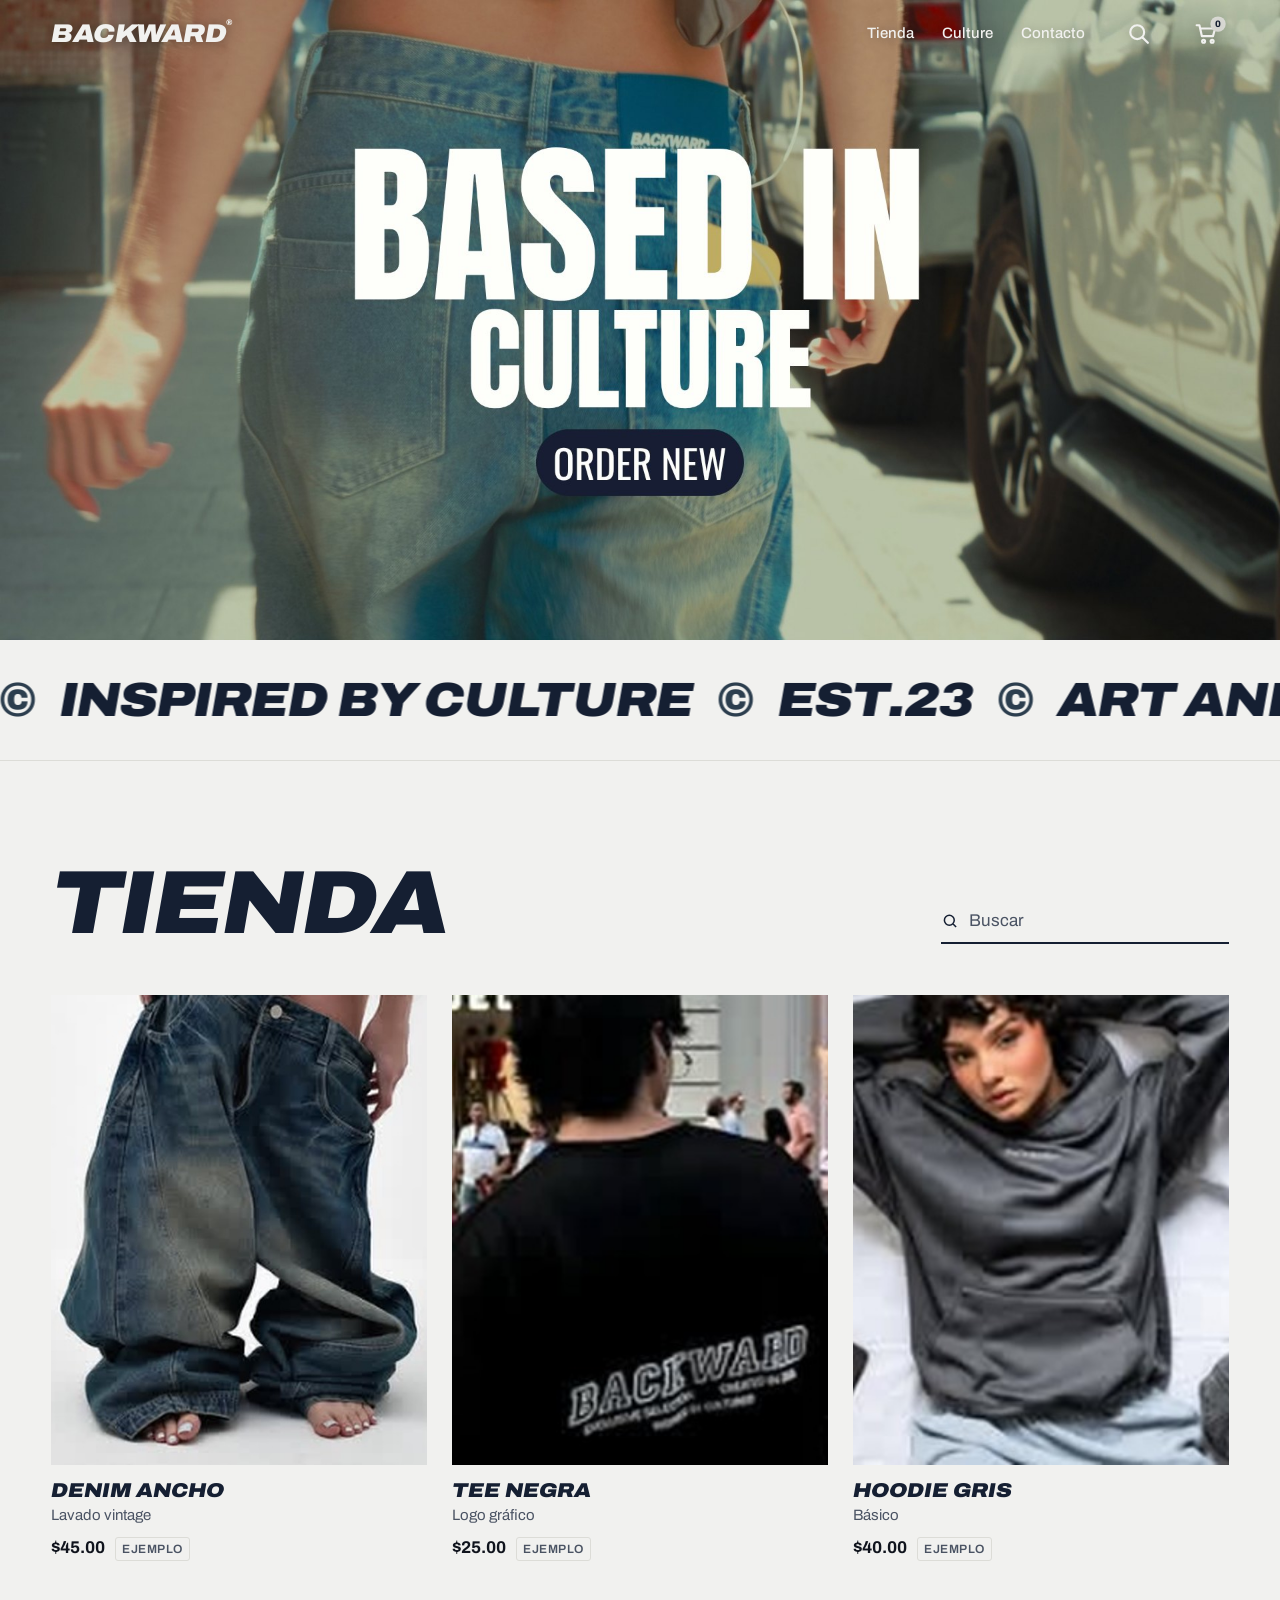
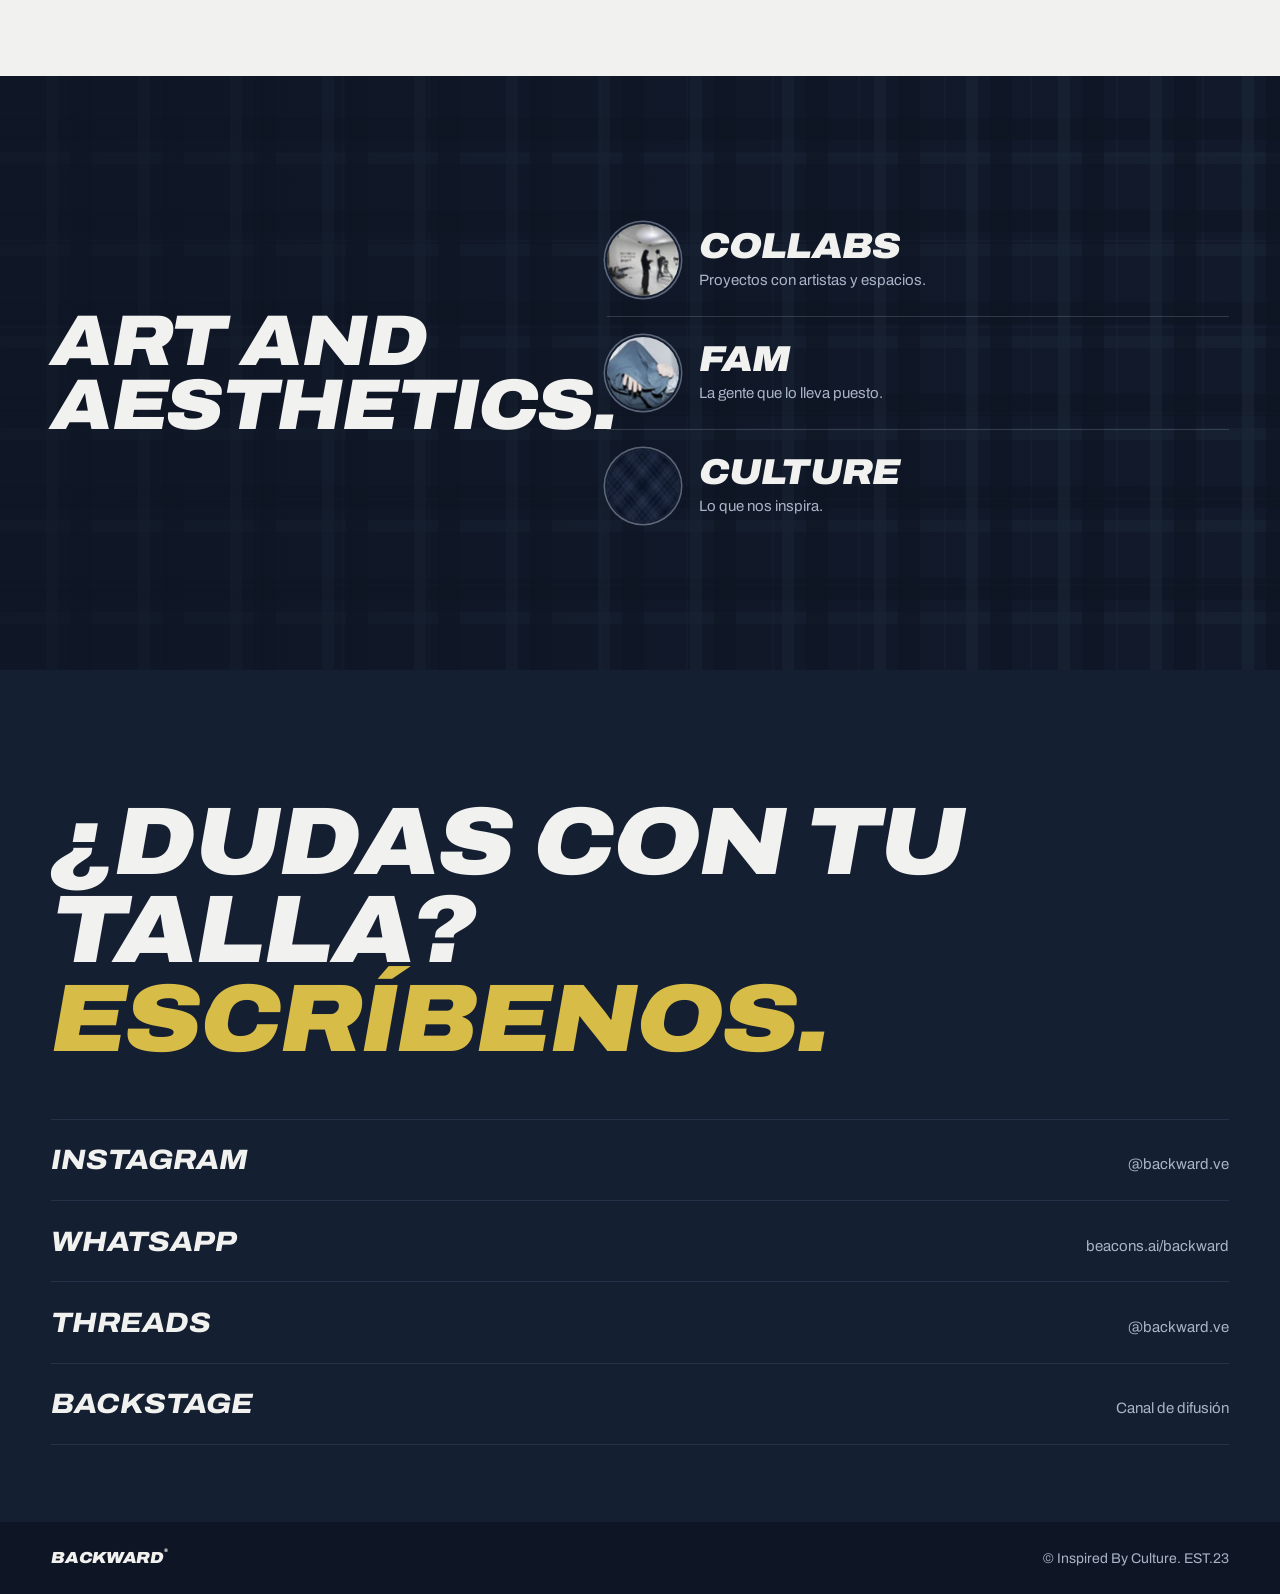
==== index.html @ da4a37af "Use the campaign photo as banner and drop free delivery - Banner is the 'Based in culture' campaign " ====
<!doctype html>
<html lang="es">
<head>
  <meta charset="utf-8">
  <meta name="viewport" content="width=device-width, initial-scale=1, viewport-fit=cover">
  <title>BACKWARD® Store</title>
  <meta name="description" content="Tienda de BACKWARD®. Based in culture. Paga con Pago Móvil, Binance o efectivo.">
  <meta name="theme-color" content="#151f32">
  <link rel="preload" href="assets/fonts/archivo-italic.woff2" as="font" type="font/woff2" crossorigin>
  <link rel="stylesheet" href="styles.css">
</head>
<body>
  <a class="skip" href="#tienda">Saltar a la tienda</a>

  <header class="bar" data-bar>
    <a class="bar__mark" href="#top" aria-label="BACKWARD, inicio">BACKWARD<sup>®</sup></a>
    <nav class="bar__nav" aria-label="Secciones">
      <a href="#tienda">Tienda</a>
      <a href="#culture">Culture</a>
      <a href="#contacto">Contacto</a>
    </nav>
    <a class="icon-btn" href="#tienda" data-search-jump aria-label="Buscar productos">
      <svg viewBox="0 0 24 24" aria-hidden="true"><circle cx="10.5" cy="10.5" r="6.5"/><path d="m15.5 15.5 5 5"/></svg>
    </a>
    <a class="icon-btn bag" href="#carrito" aria-label="Carrito, 0 productos" data-bag>
      <svg viewBox="0 0 24 24" aria-hidden="true"><path d="M2.5 4h2.6l2.3 10.2h10.4l2-7.2H6.2"/><circle cx="9" cy="19" r="1.4"/><circle cx="17" cy="19" r="1.4"/></svg>
      <span class="bag__count" data-bag-count>0</span>
    </a>
  </header>

  <main id="top">
    <!-- Banner: la foto de campaña trae el titular y el botón incrustados -->
    <section class="banner" aria-labelledby="banner-title">
      <h1 id="banner-title" class="sr-only">Based in culture</h1>
      <img class="banner__photo" src="assets/img/banner.jpg" width="1920" height="960"
           alt="Persona caminando por la calle con un jean BACKWARD de lavado claro. Texto: Based in culture.">
      <a class="banner__hit" href="#tienda">Order new</a>
    </section>

    <div class="tape" aria-hidden="true">
      <div class="tape__track" data-backward>
        <span>Inspired By Culture</span><i>©</i><span>EST.23</span><i>©</i><span>Art and aesthetics</span><i>©</i>
        <span>Inspired By Culture</span><i>©</i><span>EST.23</span><i>©</i><span>Art and aesthetics</span><i>©</i>
        <span>Inspired By Culture</span><i>©</i><span>EST.23</span><i>©</i><span>Art and aesthetics</span><i>©</i>
      </div>
    </div>

    <!-- Tienda -->
    <section id="tienda" class="shop" aria-labelledby="shop-title">
      <header class="shop__head">
        <h2 id="shop-title" class="display">Tienda</h2>
        <label class="search">
          <span class="sr-only">Buscar productos</span>
          <svg viewBox="0 0 24 24" aria-hidden="true"><circle cx="11" cy="11" r="6.5"/><path d="m16 16 4 4"/></svg>
          <input id="search" type="search" placeholder="Buscar" autocomplete="off">
        </label>
      </header>
      <ul class="grid" data-grid></ul>
      <p class="shop__empty" data-empty hidden>No encontramos nada con ese nombre. Prueba con "denim", "tee" o "hoodie".</p>
    </section>

    <section id="culture" class="culture" aria-labelledby="culture-title">
      <div class="culture__inner">
        <h2 id="culture-title" class="display display--light">Art and<br>aesthetics.</h2>
        <ul class="threads">
          <li>
            <a href="https://www.instagram.com/backward.ve/">
              <img src="assets/img/hl-collabs.jpg" alt="" width="240" height="240" loading="lazy">
              <span class="threads__name">Collabs</span>
              <span class="threads__note">Proyectos con artistas y espacios.</span>
            </a>
          </li>
          <li>
            <a href="https://www.instagram.com/backward.ve/">
              <img src="assets/img/hl-fam.jpg" alt="" width="240" height="240" loading="lazy">
              <span class="threads__name">Fam</span>
              <span class="threads__note">La gente que lo lleva puesto.</span>
            </a>
          </li>
          <li>
            <a href="https://www.instagram.com/backward.ve/">
              <img src="assets/img/hl-culture.jpg" alt="" width="240" height="240" loading="lazy">
              <span class="threads__name">Culture</span>
              <span class="threads__note">Lo que nos inspira.</span>
            </a>
          </li>
        </ul>
      </div>
    </section>

    <section id="contacto" class="close" aria-labelledby="close-title">
      <h2 id="close-title" class="close__title">¿Dudas con tu talla?<br><em>Escríbenos.</em></h2>
      <ul class="channels">
        <li><a href="https://ig.me/m/backward.ve"><span>Instagram</span><span>@backward.ve</span></a></li>
        <li><a href="https://beacons.ai/backward"><span>WhatsApp</span><span>beacons.ai/backward</span></a></li>
        <li><a href="https://www.threads.net/@backward.ve"><span>Threads</span><span>@backward.ve</span></a></li>
        <li><a href="https://www.instagram.com/backward.ve/"><span>Backstage</span><span>Canal de difusión</span></a></li>
      </ul>
    </section>
  </main>

  <footer class="foot">
    <span class="foot__mark">BACKWARD<sup>®</sup></span>
    <span>© Inspired By Culture. EST.23</span>
  </footer>

  <!-- Vistas de compra: se muestran según el #hash -->
  <div class="screen" data-view="producto" hidden role="dialog" aria-modal="true" aria-label="Producto">
    <div class="screen__media"><img data-p-img src="assets/img/drop-denim.jpg" alt=""></div>
    <div class="panel">
      <a class="back" href="#tienda" aria-label="Volver a la tienda"><svg viewBox="0 0 24 24" aria-hidden="true"><path d="M15 5 8 12l7 7"/></svg> Tienda</a>
      <h2 class="panel__title"><span data-p-name></span><small data-p-model></small></h2>
      <p class="price"><span data-p-price></span><span class="price__note" data-p-demo hidden>Precio de ejemplo</span></p>
      <ul class="pays" aria-label="Métodos de pago">
        <li class="pay pay--movil">Pago Móvil</li><li class="pay pay--binance">Binance</li><li class="pay pay--cash">Efectivo</li>
      </ul>

      <fieldset class="sizes">
        <legend>Talla</legend>
        <div class="sizes__row" data-p-sizes></div>
      </fieldset>

      <div class="qty-row">
        <div class="stepper" data-p-stepper>
          <button type="button" data-step="-1" aria-label="Quitar uno">−</button>
          <output data-p-qty aria-live="polite">1</output>
          <button type="button" data-step="1" aria-label="Agregar uno">+</button>
        </div>
        <div class="stock">
          <p><span>Stock</span><span data-p-stock></span></p>
          <div class="stock__bar"><i data-p-stockbar></i></div>
        </div>
      </div>

      <h3 class="panel__sub">Descripción</h3>
      <p class="panel__text" data-p-desc></p>
      <p class="form-error" data-p-error hidden>Elige una talla para continuar.</p>
      <button class="cta" type="button" data-add>Agregar al carrito</button>
    </div>
  </div>

  <div class="screen screen--split" data-view="carrito" hidden role="dialog" aria-modal="true" aria-label="Carrito">
    <div class="screen__side">
      <a class="back back--dark" href="#tienda"><svg viewBox="0 0 24 24" aria-hidden="true"><path d="M15 5 8 12l7 7"/></svg> Seguir comprando</a>
      <h2 class="label-pill">Carrito</h2>
      <ul class="lines" data-lines></ul>
      <p class="lines__empty" data-cart-empty hidden>Tu carrito está vacío. <a href="#tienda">Ir a la tienda</a></p>
      <label class="label-pill" for="ubicacion">Ubicación</label>
      <textarea id="ubicacion" class="address" rows="4" placeholder="Ciudad, urbanización, calle y un punto de referencia. Ej.: Caracas, Los Samanes…"></textarea>
    </div>
    <div class="panel">
      <h2 class="panel__title panel__title--sm">Tu pedido</h2>
      <ul class="mini" data-mini></ul>
      <dl class="totals">
        <div><dt>Productos</dt><dd data-t-sub></dd></div>
        <div><dt>Delivery</dt><dd data-t-del></dd></div>
        <div class="totals__total"><dt>Total</dt><dd data-t-total></dd></div>
      </dl>
      <p class="form-error" data-cart-error hidden></p>
      <button class="cta" type="button" data-checkout>Pagar</button>
    </div>
  </div>

  <div class="screen" data-view="pago" hidden role="dialog" aria-modal="true" aria-label="Métodos de pago">
    <div class="screen__media screen__media--summary">
      <ul class="mini mini--dark" data-mini></ul>
      <p class="summary-total">Total <strong data-t-total></strong></p>
    </div>
    <div class="panel">
      <a class="back" href="#carrito"><svg viewBox="0 0 24 24" aria-hidden="true"><path d="M15 5 8 12l7 7"/></svg> Carrito</a>
      <h2 class="label-pill label-pill--light">Métodos de pago</h2>
      <ul class="methods">
        <li><a href="#pago-movil"><span class="pay pay--movil pay--lg">Pago Móvil</span><span class="methods__name">Pago Móvil</span><span class="methods__amt" data-amt-bs></span></a></li>
        <li><a href="#binance"><span class="pay pay--binance pay--lg">Binance</span><span class="methods__name">Binance</span><span class="methods__amt" data-amt-usdt></span></a></li>
        <li><a href="#efectivo"><span class="pay pay--cash pay--lg">Efectivo</span><span class="methods__name">Efectivo</span><span class="methods__amt" data-amt-usd></span></a></li>
      </ul>
    </div>
  </div>

  <div class="screen" data-view="metodo" hidden role="dialog" aria-modal="true" aria-label="Datos de pago">
    <div class="screen__media screen__media--summary">
      <ul class="mini mini--dark" data-mini></ul>
      <p class="summary-total">Total <strong data-t-total></strong></p>
    </div>
    <div class="panel">
      <a class="back" href="#pago"><svg viewBox="0 0 24 24" aria-hidden="true"><path d="M15 5 8 12l7 7"/></svg> Métodos de pago</a>
      <p class="method-head" data-m-head></p>
      <dl class="paydata" data-m-data></dl>
      <p class="panel__text" data-m-note></p>
      <button class="cta" type="button" data-send>
        Enviar comprobante
        <svg viewBox="0 0 24 24" aria-hidden="true"><path d="M21 3 10 14M21 3l-7 18-4-7-7-4 18-7Z"/></svg>
      </button>
      <p class="panel__hint" data-send-hint></p>
    </div>
  </div>

  <div class="sheet-wrap" data-view="pedido" hidden role="dialog" aria-modal="true" aria-labelledby="order-title">
    <div class="order-sheet">
      <span class="order-sheet__icon">
        <svg viewBox="0 0 64 64" aria-hidden="true"><path d="M32 6 54 18v28L32 58 10 46V18L32 6Z"/><path d="M10 18l22 12 22-12M32 30v28M21 12l22 12v9"/></svg>
      </span>
      <h2 id="order-title">Pedido en proceso</h2>
      <p class="order-sheet__id">Pedido <strong data-o-id></strong></p>
      <ol class="track">
        <li class="is-done">Comprobante enviado</li>
        <li class="is-now">Verificando pago</li>
        <li>Pedido enviado</li>
      </ol>
      <p class="panel__text">Te escribimos por el mismo chat cuando confirmemos el pago y tu pedido salga.</p>
      <a class="cta cta--navy" href="#tienda" data-done>Volver a la tienda</a>
    </div>
  </div>

  <div class="toast" data-toast role="status" aria-live="polite" hidden></div>

  <script src="config.js"></script>
  <script src="app.js"></script>
</body>
</html>
---- styles.css ----
@font-face {
  font-family: "Archivo";
  src: url("assets/fonts/archivo.woff2") format("woff2");
  font-style: normal;
  font-weight: 100 900;
  font-stretch: 62% 125%;
  font-display: swap;
}
@font-face {
  font-family: "Archivo";
  src: url("assets/fonts/archivo-italic.woff2") format("woff2");
  font-style: italic;
  font-weight: 100 900;
  font-stretch: 62% 125%;
  font-display: swap;
}

:root {
  --navy: #151f32;
  --navy-deep: #0e1524;
  --navy-line: #26324a;
  --fog: #aab4c8;        /* secondary text on navy */
  --studio: #f1f1ef;
  --studio-edge: #dcdcd7;
  --ink: #10141d;
  --ink-soft: #4a5363;   /* secondary text on studio */
  --denim: #2c3e4e;
  --gold: #d8bc48;

  --pad: clamp(1rem, 4vw, 3.5rem);
  --bar-h: 4.25rem;
  --ease-out: cubic-bezier(0.22, 1, 0.36, 1);

  color-scheme: light;
}

*, *::before, *::after { box-sizing: border-box; }
[hidden] { display: none !important; }
html { scroll-behavior: smooth; scroll-padding-top: 4.5rem; overflow-x: clip; }
@media (prefers-reduced-motion: reduce) { html { scroll-behavior: auto; } }

body {
  margin: 0;
  background: var(--navy);
  color: var(--ink);
  font-family: "Archivo", system-ui, sans-serif;
  font-size: 1.0625rem;
  line-height: 1.55;
  -webkit-font-smoothing: antialiased;
}
img { display: block; max-width: 100%; height: auto; }
a { color: inherit; text-underline-offset: 0.2em; }
sup { font-size: 0.32em; vertical-align: top; position: relative; top: 0.35em; margin-left: 0.04em; font-style: normal; }

::selection { background: var(--gold); color: var(--navy); }
:focus-visible { outline: 2px solid var(--gold); outline-offset: 3px; border-radius: 2px; }
html { scrollbar-color: var(--denim) var(--navy-deep); }

.skip {
  position: absolute; left: 1rem; top: -3rem; z-index: 20;
  background: var(--gold); color: var(--navy); padding: .5rem .9rem; font-weight: 700;
}
.skip:focus { top: 1rem; }

/* Wordmark voice: heavy italic, slightly expanded, like the logo. */
.banner__title, .banner__mark, .panel__title, .label-pill, .cta, .methods__name, .order-sheet h2, .display, .bar__mark, .foot__mark, .close__title, .tape, .threads__name, .patch {
  font-style: italic;
  font-weight: 900;
  font-stretch: 112%;
  letter-spacing: -0.02em;
  text-transform: uppercase;
}

/* ---------- Header ---------- */
.bar {
  position: sticky; top: 0; z-index: 10;
  display: flex; align-items: center; gap: 1.5rem;
  padding: .75rem var(--pad);
  height: calc(var(--bar-h) + env(safe-area-inset-top, 0px)); padding-block: env(safe-area-inset-top, 0px) 0;
  background: transparent;
  color: var(--studio);
  border-bottom: 1px solid transparent;
  transition: background-color .3s ease, border-color .3s ease, backdrop-filter .3s ease;
}
.bar:not(.is-solid) { text-shadow: 0 1px 12px rgb(0 0 0 / .35); }
.bar.is-solid {
  background: color-mix(in srgb, var(--navy) 92%, transparent);
  backdrop-filter: saturate(1.2) blur(10px);
  border-bottom-color: var(--navy-line);
}
.bar__mark { font-size: clamp(1.25rem, 2vw, 1.75rem); text-decoration: none; margin-right: auto; }
.bar__nav { display: flex; gap: 1.75rem; font-size: .9375rem; font-weight: 500; }
.bar__nav a { text-decoration: none; color: var(--studio); transition: color .2s var(--ease-out); }
.bar__nav a:hover { color: var(--studio); }

/* ---------- Patch buttons: the leather patch, stitched ---------- */
.patch {
  --stitch: color-mix(in srgb, currentColor 55%, transparent);
  display: inline-flex; align-items: center; gap: .6rem;
  min-height: 3.25rem; padding: .85rem 1.4rem;
  font-size: 1rem; letter-spacing: 0;
  text-decoration: none;
  border-radius: 3px;
  outline: 1.5px dashed var(--stitch); outline-offset: -6px;
  transition: transform .25s var(--ease-out), box-shadow .25s var(--ease-out), background-color .2s;
}
.patch svg { width: 1.1em; height: 1.1em; fill: none; stroke: currentColor; stroke-width: 2.2; stroke-linecap: square; transition: transform .25s var(--ease-out); }
.patch:hover { transform: translateY(-2px); box-shadow: 0 10px 22px -10px rgb(0 0 0 / .45); }
.patch:hover svg { transform: translateX(3px); }
.patch:active { transform: translateY(0); box-shadow: none; }
.patch:focus-visible { outline: 2px solid var(--gold); outline-offset: 3px; }
.patch--gold { background: var(--gold); color: var(--navy); }
.patch--navy { background: var(--navy); color: var(--studio); }
.patch--ghost { color: var(--studio); background: transparent; box-shadow: inset 0 0 0 1.5px var(--navy-line); }
.patch--ghost:hover { background: var(--navy-deep); }
.patch--sm { min-height: 2.5rem; padding: .5rem 1rem; font-size: .875rem; background: var(--studio); color: var(--navy); outline-offset: -4px; }

/* ---------- Banner (foto de campaña con titular y botón incrustados) ---------- */
.banner { position: relative; margin-top: calc(-1 * var(--bar-h)); background: var(--navy); }
.banner__photo { display: block; width: 100%; height: auto; }
/* Zona clicable sobre el botón "ORDER NEW" de la foto (x 41.9–58.1 %, y 67.2–77.3 %) */
.banner__hit {
  position: absolute; left: 41.9%; top: 67.2%; width: 16.2%; height: 10.1%;
  border-radius: 999px; color: transparent; font-size: 0; overflow: hidden;
  transition: transform .25s var(--ease-out), box-shadow .25s var(--ease-out);
}
.banner__hit:hover { transform: scale(1.04); box-shadow: 0 0 0 3px rgb(241 241 239 / .85); }
.banner__hit:focus-visible { outline: 3px solid var(--gold); outline-offset: 4px; }

/* ---------- Tape (backward marquee) ---------- */
.tape {
  background: var(--studio); color: var(--navy);
  padding-top: clamp(1.25rem, 3vw, 2.25rem);
  padding-bottom: clamp(1.25rem, 3vw, 2.25rem);
  overflow: hidden;
  font-size: clamp(1.5rem, 4vw, 3rem);
  line-height: 1;
  border-bottom: 1px solid var(--studio-edge);
}
.tape__track { display: flex; width: max-content; gap: .5em; will-change: transform; }
.tape__track span { white-space: nowrap; }
.tape__track i { font-style: normal; color: var(--denim); }

/* ---------- Tienda ---------- */
.shop { background: var(--studio); padding: clamp(3.5rem, 8vw, 7rem) var(--pad) clamp(4rem, 9vw, 8rem); }
.shop__head { display: flex; flex-wrap: wrap; align-items: end; justify-content: space-between; gap: 1rem 3rem; margin-bottom: clamp(2rem, 4vw, 3.5rem); }
.display { margin: 0; font-size: clamp(2.75rem, 7vw, 6rem); line-height: .9; color: var(--navy); }
.display--light { color: var(--studio); font-size: clamp(2.5rem, 5.6vw, 5rem); }
.search { display: flex; align-items: center; gap: .5rem; border-bottom: 2px solid var(--navy); padding: .4rem 0; min-width: min(18rem, 100%); }
.search svg { width: 1.25rem; height: 1.25rem; fill: none; stroke: var(--navy); stroke-width: 2; }
.search input { border: 0; background: transparent; font: inherit; color: var(--ink); width: 100%; outline: none; }
.search input::placeholder { color: var(--ink-soft); }
.search:focus-within { border-color: var(--gold); }

.grid { list-style: none; margin: 0; padding: 0; display: grid; grid-template-columns: repeat(auto-fit, minmax(min(100%, 17rem), 1fr)); gap: clamp(1.5rem, 3vw, 2.5rem) clamp(1rem, 2vw, 1.75rem); }
.card { display: grid; gap: .2rem; text-decoration: none; color: var(--ink); }
.card__img { display: block; overflow: hidden; background: var(--studio-edge); margin-bottom: .7rem; }
.card__img img { width: 100%; aspect-ratio: 4 / 5; object-fit: cover; transition: transform .6s var(--ease-out); }
.card:hover .card__img img { transform: scale(1.04); }
.card__name { font-style: italic; font-weight: 900; font-stretch: 112%; text-transform: uppercase; font-size: 1.25rem; line-height: 1.1; color: var(--navy); }
.card__model { color: var(--ink-soft); font-size: .9375rem; }
.card__price { display: flex; align-items: baseline; gap: .6rem; font-weight: 700; font-size: 1.0625rem; font-variant-numeric: tabular-nums; margin-top: .25rem; }
.card__price em { font-style: normal; font-weight: 600; font-size: .75rem; letter-spacing: .04em; text-transform: uppercase; color: var(--ink-soft); border: 1px solid var(--studio-edge); padding: .1rem .4rem; border-radius: 3px; }
.shop__empty { color: var(--ink-soft); }
.sr-only { position: absolute; width: 1px; height: 1px; overflow: hidden; clip-path: inset(50%); white-space: nowrap; }

/* ---------- Culture (the brand's navy tartan) ---------- */
.culture {
  color: var(--studio);
  background-color: var(--navy);
  background-image:
    repeating-linear-gradient(90deg, transparent 0 46px, rgb(44 62 78 / .55) 46px 58px, transparent 58px 70px, rgb(10 15 26 / .5) 70px 92px),
    repeating-linear-gradient(0deg, transparent 0 46px, rgb(44 62 78 / .45) 46px 58px, transparent 58px 70px, rgb(10 15 26 / .45) 70px 92px),
    repeating-linear-gradient(90deg, transparent 0 84px, rgb(170 180 200 / .07) 84px 86px),
    repeating-linear-gradient(0deg, transparent 0 84px, rgb(170 180 200 / .07) 84px 86px);
}
.culture__inner {
  padding: clamp(4rem, 10vw, 8rem) var(--pad);
  display: grid; grid-template-columns: minmax(0, 1fr) minmax(0, 1.3fr); gap: 3rem clamp(2rem, 6vw, 6rem); align-items: center;
  background: linear-gradient(90deg, rgb(14 21 36 / .82), rgb(14 21 36 / .55));
}
.threads { list-style: none; margin: 0; padding: 0; display: grid; }
.threads li + li { border-top: 1px solid rgb(170 180 200 / .22); }
.threads a {
  display: grid; grid-template-columns: auto 1fr; grid-template-rows: auto auto; column-gap: 1.25rem;
  align-items: center; padding: 1.25rem 0; text-decoration: none;
}
.threads img {
  grid-row: span 2; width: 4.5rem; height: 4.5rem; border-radius: 50%; object-fit: cover;
  box-shadow: 0 0 0 2px var(--navy), 0 0 0 3.5px rgb(170 180 200 / .5);
  transition: transform .35s var(--ease-out);
}
.threads__name { font-size: clamp(1.5rem, 3vw, 2.25rem); line-height: 1; align-self: end; }
.threads__note { color: var(--fog); font-size: .9375rem; align-self: start; margin-top: .3rem; }
.threads a:hover img { transform: rotate(-12deg) scale(1.05); }
.threads a:hover .threads__name { color: var(--gold); }

/* ---------- Close ---------- */
.close { background: var(--navy); color: var(--studio); padding: clamp(4.5rem, 10vw, 8rem) var(--pad) clamp(3rem, 6vw, 5rem); }
.close__title { margin: 0 0 clamp(2rem, 5vw, 3.5rem); font-size: clamp(2.75rem, 8vw, 6rem); line-height: .92; }
.close__title em { color: var(--gold); font-style: inherit; }
.channels { list-style: none; margin: 0; padding: 0; border-top: 1px solid var(--navy-line); }
.channels a {
  display: flex; justify-content: space-between; align-items: baseline; gap: 1rem;
  padding: 1.15rem 0; border-bottom: 1px solid var(--navy-line); text-decoration: none;
  transition: color .2s;
}
.channels a span:first-child { font-size: clamp(1.25rem, 2.6vw, 1.75rem); font-weight: 800; font-style: italic; font-stretch: 112%; text-transform: uppercase; }
.channels a span:last-child { color: var(--fog); font-size: .9375rem; }
.channels a span:first-child { transition: transform .3s var(--ease-out); }
.channels a:hover { color: var(--gold); }
.channels a:hover span:first-child { transform: translateX(.75rem); }

.foot {
  display: flex; flex-wrap: wrap; justify-content: space-between; gap: .5rem 2rem; align-items: baseline;
  padding: 1.5rem var(--pad) max(1.5rem, env(safe-area-inset-bottom));
  background: var(--navy-deep); color: var(--fog); font-size: .875rem;
}
.foot__mark { color: var(--studio); font-size: 1rem; }

/* ---------- Iconos del header ---------- */
.icon-btn { position: relative; display: grid; place-items: center; width: 2.75rem; height: 2.75rem; border-radius: 50%; color: var(--studio); text-decoration: none; transition: background-color .2s; }
.icon-btn:hover { background: rgb(241 241 239 / .14); }
.icon-btn svg { width: 1.6rem; height: 1.6rem; fill: none; stroke: currentColor; stroke-width: 2; stroke-linecap: round; stroke-linejoin: round; filter: drop-shadow(0 1px 6px rgb(0 0 0 / .3)); }
.bar { gap: .75rem 1.5rem; }
.bar__nav { margin-right: .5rem; }
.bag__count {
  position: absolute; top: .2rem; right: .1rem; min-width: 1.15rem; height: 1.15rem; padding: 0 .25rem; border-radius: 999px;
  display: grid; place-items: center; font-size: .6875rem; font-weight: 800; font-variant-numeric: tabular-nums;
  background: var(--studio-edge); color: var(--navy); transform: scale(.85); transition: transform .3s var(--ease-out), background-color .2s;
}
.bag.has-items .bag__count { background: var(--gold); transform: scale(1); }

/* ---------- Vistas de compra ---------- */
body.is-locked { overflow: hidden; }
.screen {
  position: fixed; inset: 0; z-index: 30; display: grid; grid-template-columns: minmax(0, 1fr) minmax(0, 1fr);
  background: var(--studio); color: var(--ink);
  animation: screen-in .45s var(--ease-out);
}
@keyframes screen-in { from { opacity: 0; transform: translateY(1.5rem); } }
.screen__media { display: grid; place-items: center; padding: clamp(1.5rem, 4vw, 4rem); overflow: hidden; }
.screen__media img { max-height: 82vh; width: auto; max-width: 100%; object-fit: contain; box-shadow: 0 40px 60px -40px rgb(16 20 29 / .55); }
.screen__media--summary { align-content: center; justify-items: stretch; gap: 1.5rem; max-width: 34rem; justify-self: center; width: 100%; }
.panel {
  background: var(--navy); color: var(--studio);
  border-top-left-radius: clamp(2rem, 4vw, 3.5rem);
  margin-top: clamp(1rem, 6vh, 4rem);
  padding: clamp(1.5rem, 3.5vw, 3.25rem) clamp(1.25rem, 4vw, 3.75rem) max(2rem, env(safe-area-inset-bottom));
  overflow-y: auto; overscroll-behavior: contain;
  display: flex; flex-direction: column; align-items: flex-start; gap: 1.1rem;
}
.panel > * { max-width: 40rem; width: 100%; }
.back { display: inline-flex; align-items: center; gap: .3rem; width: auto !important; color: var(--fog); text-decoration: none; font-size: .9375rem; font-weight: 600; }
.back:hover { color: var(--studio); }
.back svg { width: 1.1rem; height: 1.1rem; fill: none; stroke: currentColor; stroke-width: 2.2; }
.back--dark { color: var(--ink-soft); }
.back--dark:hover { color: var(--navy); }
.panel__title { margin: .25rem 0 0; font-size: clamp(2.5rem, 5.5vw, 5rem); line-height: .86; }
.panel__title small { display: block; font-size: .42em; line-height: 1.1; margin-top: .3rem; color: var(--fog); }
.panel__title--sm { font-size: clamp(1.75rem, 3vw, 2.5rem); }
.price { margin: 0; display: flex; align-items: baseline; gap: .8rem; font-size: clamp(2rem, 3.4vw, 2.75rem); font-weight: 300; font-variant-numeric: tabular-nums; line-height: 1; }
.price__note { font-size: .8125rem; font-weight: 600; letter-spacing: .04em; text-transform: uppercase; color: var(--fog); }
.pays { list-style: none; margin: 0; padding: 0; display: flex; flex-wrap: wrap; gap: .4rem; }
.pay { display: inline-grid; place-items: center; padding: .3rem .55rem; border-radius: 5px; font-size: .75rem; font-weight: 700; white-space: nowrap; color: #fff; }
.pay--movil { background: #5b2fc9; }
.pay--binance { background: #1e2026; color: #f0b90b; box-shadow: inset 0 0 0 1px #3a3d45; }
.pay--cash { background: #17773f; }
.pay--lg { min-width: 7.5rem; padding: .9rem .9rem; font-size: .9375rem; border-radius: 10px; }

.sizes { border: 0; margin: 0; padding: 0; display: grid; gap: .6rem; }
.sizes legend { padding: 0; margin-bottom: .6rem; font-size: .875rem; font-weight: 700; letter-spacing: .06em; text-transform: uppercase; color: var(--fog); }
.sizes__row, .line__sizes { display: flex; flex-wrap: wrap; gap: .5rem; }
.size {
  min-width: 3rem; height: 3rem; padding: 0 .75rem; border-radius: 8px; border: 0; cursor: pointer;
  font: 800 1.0625rem/1 "Archivo", system-ui, sans-serif; font-variant-numeric: tabular-nums;
  background: var(--navy-line); color: var(--studio);
  transition: transform .2s var(--ease-out), background-color .2s;
}
.size:hover { background: var(--denim); }
.size[aria-pressed="true"] { background: var(--studio); color: var(--navy); transform: translateY(-2px); box-shadow: 0 8px 16px -10px rgb(0 0 0 / .6); }
.size--sm { min-width: 2.4rem; height: 2.25rem; font-size: .875rem; background: var(--studio-edge); color: var(--ink); }
.size--sm:hover { background: #cfcfc9; }
.size--sm[aria-pressed="true"] { background: var(--navy); color: var(--studio); }

.qty-row { display: grid; grid-template-columns: auto 1fr; gap: 1.5rem; align-items: center; }
.stepper { display: inline-flex; align-items: center; border-radius: 999px; background: var(--gold); color: var(--navy); }
.stepper button { width: 3rem; height: 3.25rem; border: 0; background: none; color: var(--navy); font: 700 1.6rem/1 system-ui, sans-serif; cursor: pointer; border-radius: 999px; }
.stepper button:hover { background: rgb(21 31 50 / .1); }
.stepper output { min-width: 2ch; text-align: center; font-weight: 900; font-size: 1.75rem; font-variant-numeric: tabular-nums; }
.stepper--sm { background: var(--studio-edge); }
.stepper--sm button { width: 2.25rem; height: 2.25rem; font-size: 1.15rem; }
.stepper--sm output { font-size: 1rem; }
.stock p { margin: 0 0 .4rem; display: flex; justify-content: space-between; font-weight: 700; text-transform: uppercase; font-size: .875rem; letter-spacing: .04em; font-variant-numeric: tabular-nums; }
.stock__bar { height: .65rem; border-radius: 999px; background: var(--navy-line); overflow: hidden; }
.stock__bar i { display: block; height: 100%; width: 100%; border-radius: inherit; background: #4fb477; transform-origin: left; transition: transform .5s var(--ease-out); }
.stock__bar i.is-low { background: var(--gold); }
.panel__sub { margin: .5rem 0 0; font-size: 1rem; font-weight: 800; letter-spacing: .06em; text-transform: uppercase; }
.panel__text { margin: 0; color: var(--fog); max-width: 60ch; }
.panel__hint { margin: -.25rem 0 0; color: var(--fog); font-size: .875rem; }
.form-error { margin: 0; color: #ffb4a8; font-weight: 600; }
.screen__side .form-error, .cart-error-light { color: #b3261e; }

.cta {
  display: inline-flex; align-items: center; justify-content: center; gap: .7rem;
  min-height: 4rem; padding: 1rem 2rem; margin-top: .5rem; border: 0; border-radius: 999px; cursor: pointer;
  background: var(--gold); color: var(--navy); text-decoration: none;
  font-size: clamp(1.125rem, 1.8vw, 1.5rem); letter-spacing: 0;
  box-shadow: 0 14px 26px -16px rgb(0 0 0 / .7);
  transition: transform .25s var(--ease-out), box-shadow .25s var(--ease-out);
}
.cta svg { width: 1.4rem; height: 1.4rem; fill: none; stroke: currentColor; stroke-width: 2; stroke-linejoin: round; }
.cta:hover { transform: translateY(-2px); box-shadow: 0 18px 30px -16px rgb(0 0 0 / .75); }
.cta:active { transform: translateY(0); }
.cta:disabled { cursor: not-allowed; background: var(--navy-line); color: var(--fog); box-shadow: none; transform: none; }
.cta--navy { background: var(--navy); color: var(--studio); }

/* Carrito */
.screen--split { grid-template-columns: minmax(0, 1.1fr) minmax(0, 1fr); }
.screen__side { overflow-y: auto; padding: clamp(1.25rem, 3.5vw, 3rem) clamp(1rem, 4vw, 3.5rem) 2rem; display: flex; flex-direction: column; gap: 1.1rem; align-items: flex-start; }
.screen__side > * { width: 100%; max-width: 40rem; }
.label-pill { margin: 0; width: auto !important; display: inline-block; padding: .55rem 1.25rem; border-radius: 18px; background: var(--navy); color: var(--studio); font-size: clamp(1.25rem, 2.4vw, 1.75rem); box-shadow: 0 10px 18px -12px rgb(0 0 0 / .5); }
.label-pill--light { background: var(--navy-deep); }
.lines { list-style: none; margin: 0; padding: 0; display: grid; gap: .75rem; }
.line { display: grid; grid-template-columns: 4.5rem minmax(0, 1fr) auto; gap: 1rem; align-items: center; padding: .75rem; background: #fff; border-radius: 14px; }
.line img { width: 4.5rem; height: 4.5rem; object-fit: cover; border-radius: 10px; }
.line__body { display: grid; gap: .5rem; min-width: 0; }
.line__name { margin: 0; font-style: italic; font-weight: 900; font-stretch: 112%; text-transform: uppercase; color: var(--navy); line-height: 1.1; }
.line__name span { display: block; font-style: normal; font-weight: 500; font-stretch: 100%; text-transform: none; color: var(--ink-soft); font-size: .875rem; }
.line__side { display: grid; justify-items: end; gap: .4rem; }
.line__remove { border: 0; background: none; color: var(--ink-soft); font: 600 .8125rem/1 "Archivo", system-ui, sans-serif; text-decoration: underline; text-underline-offset: .2em; cursor: pointer; padding: .25rem; }
.line__remove:hover { color: #b3261e; }
.lines__empty { margin: 0; color: var(--ink-soft); }
.lines__empty a { color: var(--navy); font-weight: 700; }
.address {
  font: 600 1.0625rem/1.4 "Archivo", system-ui, sans-serif; color: var(--ink);
  padding: 1rem 1.1rem; border-radius: 16px; border: 2px solid var(--studio-edge); background: #fff; resize: vertical; min-height: 7.5rem;
}
.address::placeholder { color: var(--ink-soft); font-weight: 400; }
.address:focus { outline: none; border-color: var(--navy); }

.mini { list-style: none; margin: 0; padding: 0; display: grid; gap: .75rem; }
.mini li { display: grid; grid-template-columns: 4rem minmax(0, 1fr) auto; gap: .9rem; align-items: center; }
.mini img { width: 4rem; height: 4rem; object-fit: cover; border-radius: 14px; background: var(--studio); }
.mini strong { display: block; font-style: italic; font-weight: 900; font-stretch: 112%; text-transform: uppercase; }
.mini span:nth-child(2) { color: var(--fog); font-size: .9375rem; }
.mini span:last-child { font-weight: 700; font-variant-numeric: tabular-nums; }
.mini--dark span:nth-child(2) { color: var(--ink-soft); }
.mini--dark strong { color: var(--navy); }
.totals { margin: auto 0 0; display: grid; }
.totals div { display: flex; justify-content: space-between; padding: .7rem 0; border-bottom: 1.5px solid rgb(241 241 239 / .5); font-size: 1.125rem; font-variant-numeric: tabular-nums; }
.totals dt { text-transform: uppercase; letter-spacing: .03em; }
.totals dd { margin: 0; font-weight: 600; }
.totals__total { font-weight: 800; font-size: 1.375rem !important; }
.summary-total { margin: 0; display: flex; justify-content: space-between; padding-top: 1rem; border-top: 1.5px solid var(--studio-edge); font-size: 1.25rem; text-transform: uppercase; font-variant-numeric: tabular-nums; }

/* Pago */
.methods { list-style: none; margin: 0; padding: 0; display: grid; gap: .9rem; }
.methods a {
  display: grid; grid-template-columns: auto 1fr auto; align-items: center; gap: 1.1rem;
  padding: .75rem 1.25rem .75rem .75rem; border-radius: 22px; background: var(--studio); color: var(--navy); text-decoration: none;
  box-shadow: 0 14px 24px -18px rgb(0 0 0 / .7);
  transition: transform .25s var(--ease-out), box-shadow .25s var(--ease-out);
}
.methods a:hover { transform: translateY(-2px) scale(1.01); box-shadow: 0 20px 30px -18px rgb(0 0 0 / .8); }
.methods__name { font-size: clamp(1.4rem, 2.6vw, 2.25rem); line-height: 1; }
.methods__amt { color: var(--ink-soft); font-weight: 700; font-variant-numeric: tabular-nums; font-size: .9375rem; }
.method-head { margin: .5rem 0 0; width: auto !important; display: inline-flex; align-items: center; gap: 1rem; padding: .6rem 1.75rem .6rem .6rem; border-radius: 22px; background: var(--studio); color: var(--navy); font-style: italic; font-weight: 900; font-stretch: 112%; text-transform: uppercase; font-size: clamp(1.4rem, 2.6vw, 2.25rem); line-height: 1; }
.paydata { margin: 0; display: grid; gap: .25rem; }
.paydata div { display: grid; grid-template-columns: 7rem 1fr; align-items: center; gap: 1rem; padding: .55rem 0; border-bottom: 1px solid var(--navy-line); }
.paydata dt { color: var(--fog); font-size: .875rem; font-weight: 700; text-transform: uppercase; letter-spacing: .05em; }
.paydata dd { margin: 0; display: flex; align-items: center; justify-content: space-between; gap: 1rem; font-size: clamp(1.25rem, 2.2vw, 1.75rem); font-weight: 800; font-variant-numeric: tabular-nums; min-width: 0; }
.paydata dd span { overflow-wrap: anywhere; }
.copy { flex: none; border: 1px solid var(--navy-line); background: var(--navy-deep); color: var(--studio); border-radius: 999px; padding: .4rem .8rem; font: 700 .75rem/1 "Archivo", system-ui, sans-serif; letter-spacing: .04em; text-transform: uppercase; cursor: pointer; }
.copy:hover { border-color: var(--gold); color: var(--gold); }

/* Pedido */
.sheet-wrap { position: fixed; inset: 0; z-index: 40; display: grid; align-items: end; background: rgb(14 21 36 / .62); backdrop-filter: blur(3px); animation: fade .3s ease-out; }
@keyframes fade { from { opacity: 0; } }
.order-sheet {
  display: grid; justify-items: center; gap: 1rem; text-align: center;
  background: var(--studio); color: var(--ink); border-radius: 2.5rem 2.5rem 0 0;
  padding: clamp(2rem, 5vw, 3.5rem) var(--pad) max(2.5rem, env(safe-area-inset-bottom));
  animation: sheet-up .55s var(--ease-out);
}
@keyframes sheet-up { from { transform: translateY(100%); } }
.order-sheet__icon { width: clamp(7rem, 14vw, 10rem); aspect-ratio: 1; border-radius: 50%; display: grid; place-items: center; background: var(--gold); }
.order-sheet__icon svg { width: 48%; fill: none; stroke: var(--navy); stroke-width: 2.4; stroke-linejoin: round; }
.order-sheet h2 { margin: .5rem 0 0; color: var(--navy); font-size: clamp(2rem, 5vw, 3.5rem); line-height: .95; }
.order-sheet__id { margin: 0; color: var(--ink-soft); font-variant-numeric: tabular-nums; }
.order-sheet .panel__text { color: var(--ink-soft); }
.track { list-style: none; margin: .5rem 0; padding: 0; display: flex; flex-wrap: wrap; justify-content: center; gap: .5rem 0; font-size: .875rem; font-weight: 700; color: var(--ink-soft); }
.track li { display: flex; align-items: center; gap: .5rem; }
.track li + li::before { content: ""; width: clamp(1.5rem, 4vw, 3rem); height: 2px; background: var(--studio-edge); margin: 0 .5rem; }
.track li.is-done { color: #1f7a45; }
.track li.is-now { color: var(--navy); }
.track li.is-now span, .track li.is-now { text-decoration: underline; text-decoration-color: var(--gold); text-decoration-thickness: 3px; text-underline-offset: .35em; }

.toast {
  position: fixed; z-index: 60; left: 50%; bottom: max(1.25rem, env(safe-area-inset-bottom));
  transform: translateX(-50%); max-width: min(32rem, calc(100% - 2rem));
  padding: .85rem 1.25rem; border-radius: 14px; background: var(--ink); color: var(--studio);
  font-weight: 600; box-shadow: 0 16px 30px -16px rgb(0 0 0 / .6); animation: toast-in .35s var(--ease-out);
}
@keyframes toast-in { from { opacity: 0; transform: translate(-50%, .75rem); } }
@media (prefers-reduced-motion: reduce) {
  .screen, .sheet-wrap, .order-sheet, .toast { animation: none; }
}

/* ---------- Small screens ---------- */
@media (max-width: 860px) {
  .screen, .screen--split { grid-template-columns: 1fr; grid-template-rows: auto 1fr; overflow-y: auto; }
  .screen__media { padding: 1rem var(--pad) 0; }
  .screen__media img { max-height: 38vh; }
  .screen__media--summary { display: none; }
  .screen--split .screen__side { overflow: visible; }
  .panel { overflow: visible; margin-top: 1rem; }
  .screen[data-view="pago"], .screen[data-view="metodo"] { grid-template-rows: 1fr; }
}
@media (max-width: 720px) {
  .bar__nav { display: none; }
  :root { --bar-h: 3.5rem; }
  .bar { gap: .25rem; }
  .culture__inner { grid-template-columns: 1fr; }
  .qty-row { grid-template-columns: 1fr; }
  .methods a { grid-template-columns: auto 1fr; }
  .methods__amt { grid-column: 2; margin-top: -.6rem; }
  .pay--lg { min-width: 6rem; padding: .75rem .6rem; font-size: .8125rem; }
  .line { grid-template-columns: 3.5rem minmax(0, 1fr); }
  .line img { width: 3.5rem; height: 3.5rem; }
  .line__side { grid-column: 1 / -1; grid-template-columns: auto auto; justify-content: space-between; align-items: center; }
  .paydata div { grid-template-columns: 1fr; gap: .2rem; }
}
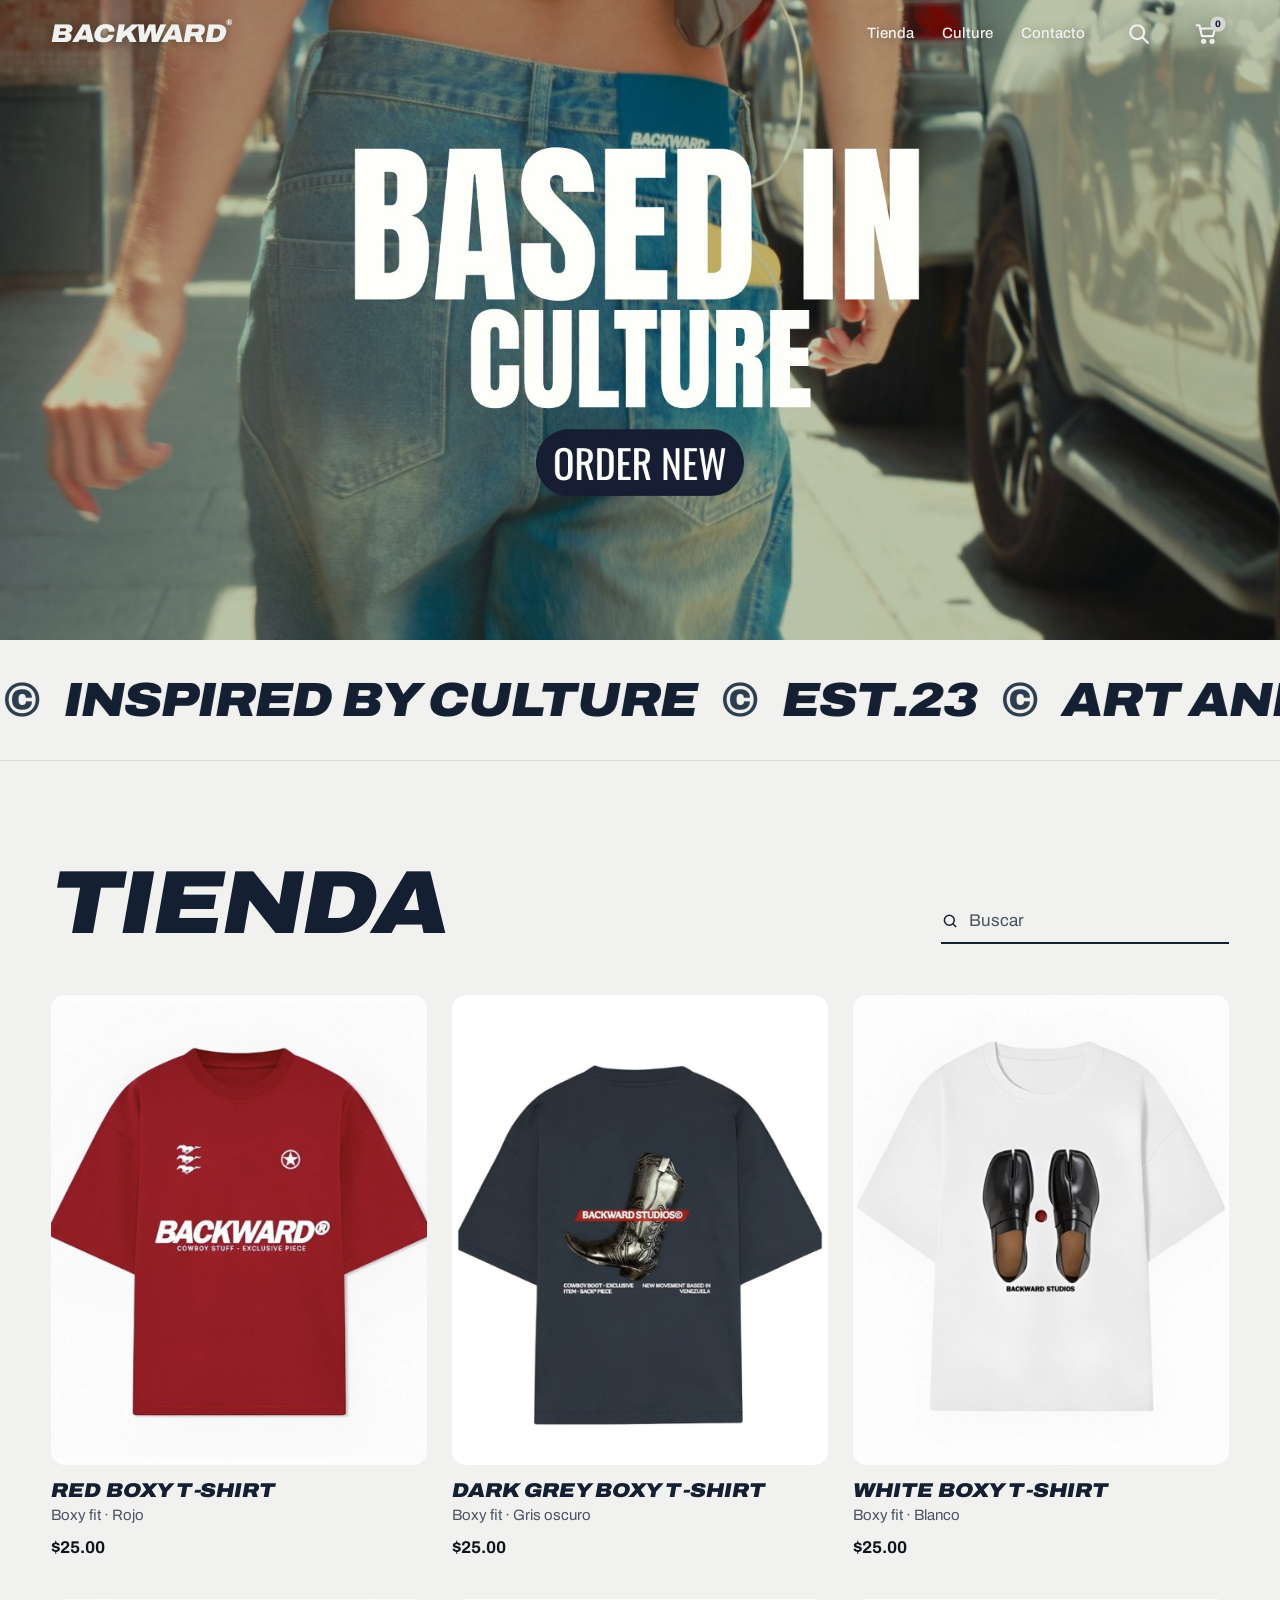
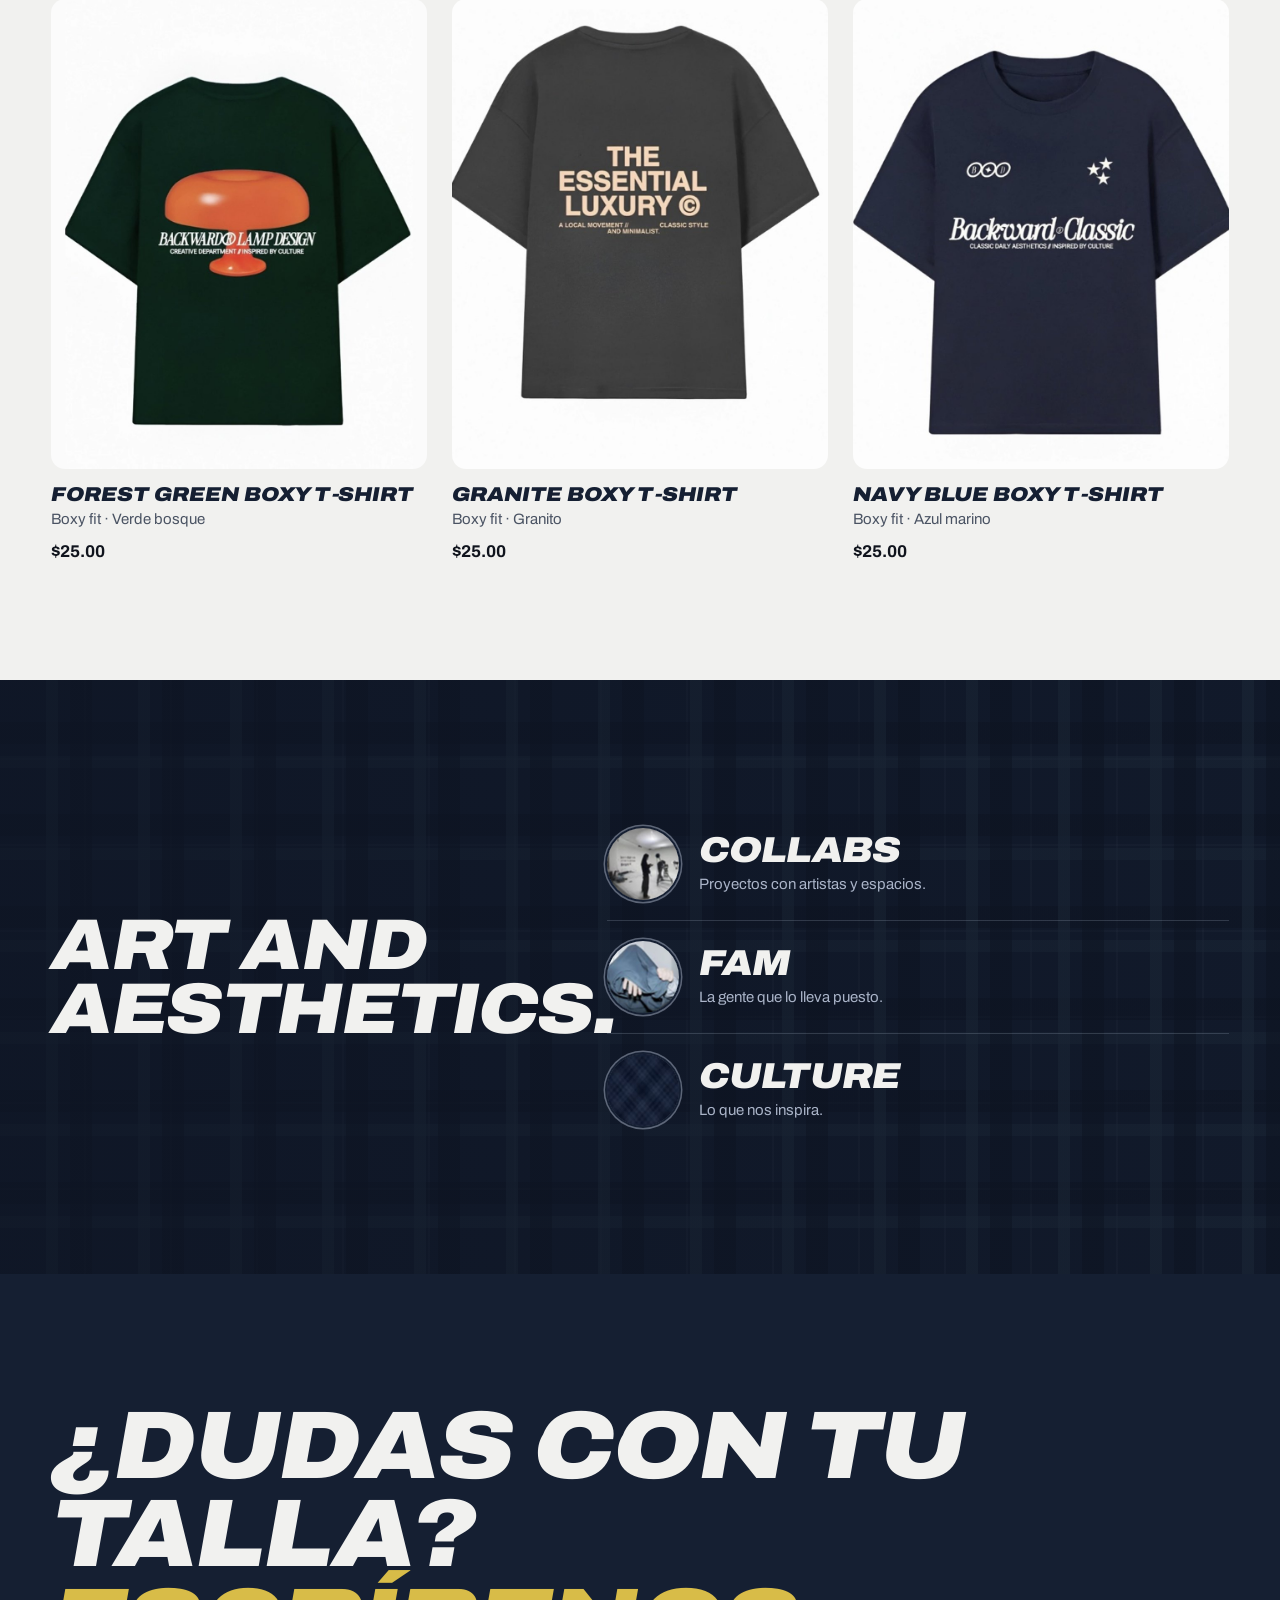
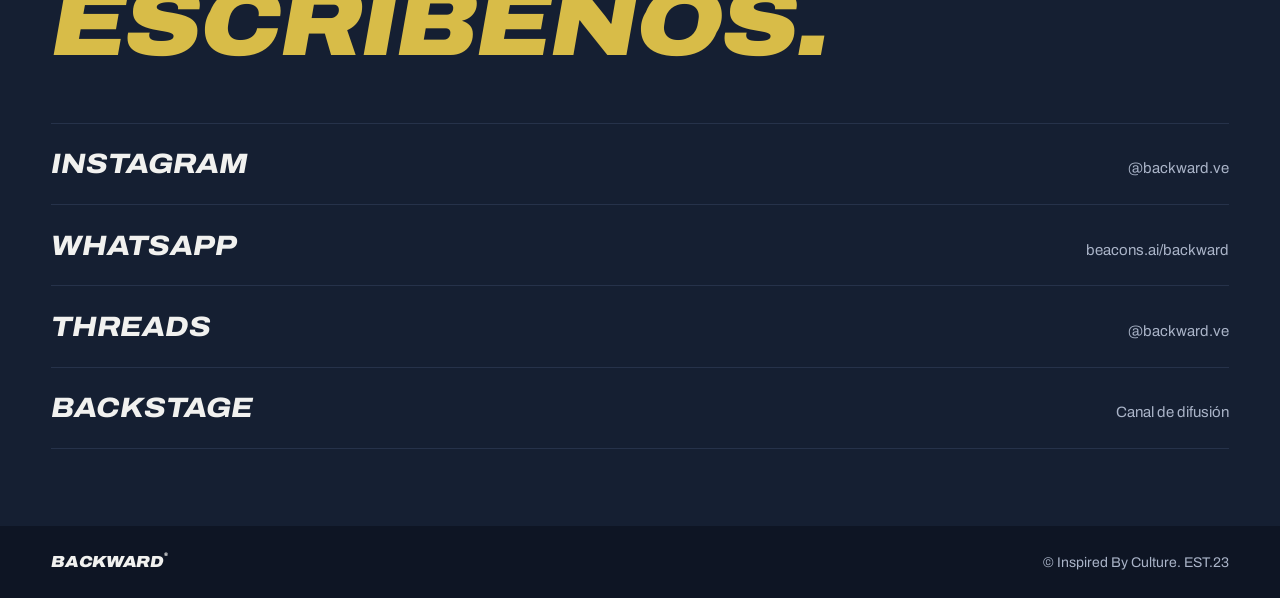
==== commit 5b04cac3: "Load the real BACKWARD catalog - Six Boxy T-shirts from the Tiendanube store (Red, Dark Grey, White," ====
--- a/index.html
+++ b/index.html
@@ -56,7 +56,7 @@
         </label>
       </header>
       <ul class="grid" data-grid></ul>
-      <p class="shop__empty" data-empty hidden>No encontramos nada con ese nombre. Prueba con "denim", "tee" o "hoodie".</p>
+      <p class="shop__empty" data-empty hidden>No encontramos nada con ese nombre. Prueba con un color: "red", "navy", "white"…</p>
     </section>
 
     <section id="culture" class="culture" aria-labelledby="culture-title">
@@ -106,11 +106,11 @@
 
   <!-- Vistas de compra: se muestran según el #hash -->
   <div class="screen" data-view="producto" hidden role="dialog" aria-modal="true" aria-label="Producto">
-    <div class="screen__media"><img data-p-img src="assets/img/drop-denim.jpg" alt=""></div>
+    <div class="screen__media"><div class="gallery"><img data-p-img src="assets/img/products/red-1.jpg" alt=""><div class="thumbs" data-p-thumbs></div></div></div>
     <div class="panel">
       <a class="back" href="#tienda" aria-label="Volver a la tienda"><svg viewBox="0 0 24 24" aria-hidden="true"><path d="M15 5 8 12l7 7"/></svg> Tienda</a>
       <h2 class="panel__title"><span data-p-name></span><small data-p-model></small></h2>
-      <p class="price"><span data-p-price></span><span class="price__note" data-p-demo hidden>Precio de ejemplo</span></p>
+      <p class="price"><span data-p-price></span></p>
       <ul class="pays" aria-label="Métodos de pago">
         <li class="pay pay--movil">Pago Móvil</li><li class="pay pay--binance">Binance</li><li class="pay pay--cash">Efectivo</li>
       </ul>
--- a/styles.css
+++ b/styles.css
@@ -152,9 +152,12 @@
 .search input::placeholder { color: var(--ink-soft); }
 .search:focus-within { border-color: var(--gold); }
 
-.grid { list-style: none; margin: 0; padding: 0; display: grid; grid-template-columns: repeat(auto-fit, minmax(min(100%, 17rem), 1fr)); gap: clamp(1.5rem, 3vw, 2.5rem) clamp(1rem, 2vw, 1.75rem); }
+.grid { list-style: none; margin: 0; padding: 0; display: grid; grid-template-columns: repeat(3, minmax(0, 1fr)); gap: clamp(1.5rem, 3vw, 2.5rem) clamp(1rem, 2vw, 1.75rem); }
 .card { display: grid; gap: .2rem; text-decoration: none; color: var(--ink); }
-.card__img { display: block; overflow: hidden; background: var(--studio-edge); margin-bottom: .7rem; }
+.card__img { position: relative; display: block; overflow: hidden; background: #fff; border-radius: 14px; margin-bottom: .7rem; }
+.card__alt { position: absolute; inset: 0; opacity: 0; transition: opacity .35s ease; }
+.card:hover .card__alt, .card:focus-visible .card__alt { opacity: 1; }
+@media (hover: none) { .card__alt { display: none; } }
 .card__img img { width: 100%; aspect-ratio: 4 / 5; object-fit: cover; transition: transform .6s var(--ease-out); }
 .card:hover .card__img img { transform: scale(1.04); }
 .card__name { font-style: italic; font-weight: 900; font-stretch: 112%; text-transform: uppercase; font-size: 1.25rem; line-height: 1.1; color: var(--navy); }
@@ -240,7 +243,13 @@
 }
 @keyframes screen-in { from { opacity: 0; transform: translateY(1.5rem); } }
 .screen__media { display: grid; place-items: center; padding: clamp(1.5rem, 4vw, 4rem); overflow: hidden; }
-.screen__media img { max-height: 82vh; width: auto; max-width: 100%; object-fit: contain; box-shadow: 0 40px 60px -40px rgb(16 20 29 / .55); }
+.gallery { display: grid; gap: 1rem; justify-items: center; width: 100%; }
+.gallery > img { max-height: 72vh; width: auto; max-width: 100%; aspect-ratio: 4 / 5; object-fit: cover; border-radius: 22px; background: #fff; box-shadow: 0 40px 60px -40px rgb(16 20 29 / .45); }
+.thumbs { display: flex; gap: .6rem; }
+.thumb { padding: 0; border: 2px solid transparent; border-radius: 12px; background: #fff; cursor: pointer; overflow: hidden; width: 4.25rem; transition: border-color .2s, transform .2s var(--ease-out); }
+.thumb img { display: block; width: 100%; aspect-ratio: 4 / 5; object-fit: cover; }
+.thumb[aria-pressed="true"] { border-color: var(--navy); }
+.thumb:hover { transform: translateY(-2px); }
 .screen__media--summary { align-content: center; justify-items: stretch; gap: 1.5rem; max-width: 34rem; justify-self: center; width: 100%; }
 .panel {
   background: var(--navy); color: var(--studio);
@@ -283,7 +292,8 @@
 .size--sm:hover { background: #cfcfc9; }
 .size--sm[aria-pressed="true"] { background: var(--navy); color: var(--studio); }
 
-.qty-row { display: grid; grid-template-columns: auto 1fr; gap: 1.5rem; align-items: center; }
+.qty-row { display: grid; grid-template-columns: auto 1fr; gap: 1.5rem; align-items: center; justify-items: start; }
+.qty-row .stock { justify-self: stretch; }
 .stepper { display: inline-flex; align-items: center; border-radius: 999px; background: var(--gold); color: var(--navy); }
 .stepper button { width: 3rem; height: 3.25rem; border: 0; background: none; color: var(--navy); font: 700 1.6rem/1 system-ui, sans-serif; cursor: pointer; border-radius: 999px; }
 .stepper button:hover { background: rgb(21 31 50 / .1); }
@@ -409,9 +419,12 @@
 
 /* ---------- Small screens ---------- */
 @media (max-width: 860px) {
-  .screen, .screen--split { grid-template-columns: 1fr; grid-template-rows: auto 1fr; overflow-y: auto; }
-  .screen__media { padding: 1rem var(--pad) 0; }
-  .screen__media img { max-height: 38vh; }
+  .screen, .screen--split { grid-template-columns: 1fr; grid-template-rows: auto auto; align-content: start; overflow-y: auto; }
+  .grid { grid-template-columns: repeat(2, minmax(0, 1fr)); }
+  .screen__media { padding: 1rem var(--pad) 0; overflow: visible; }
+  .gallery { grid-template-columns: 1fr auto; align-items: end; }
+  .gallery > img { max-height: 42vh; }
+  .thumbs { flex-direction: column; }
   .screen__media--summary { display: none; }
   .screen--split .screen__side { overflow: visible; }
   .panel { overflow: visible; margin-top: 1rem; }
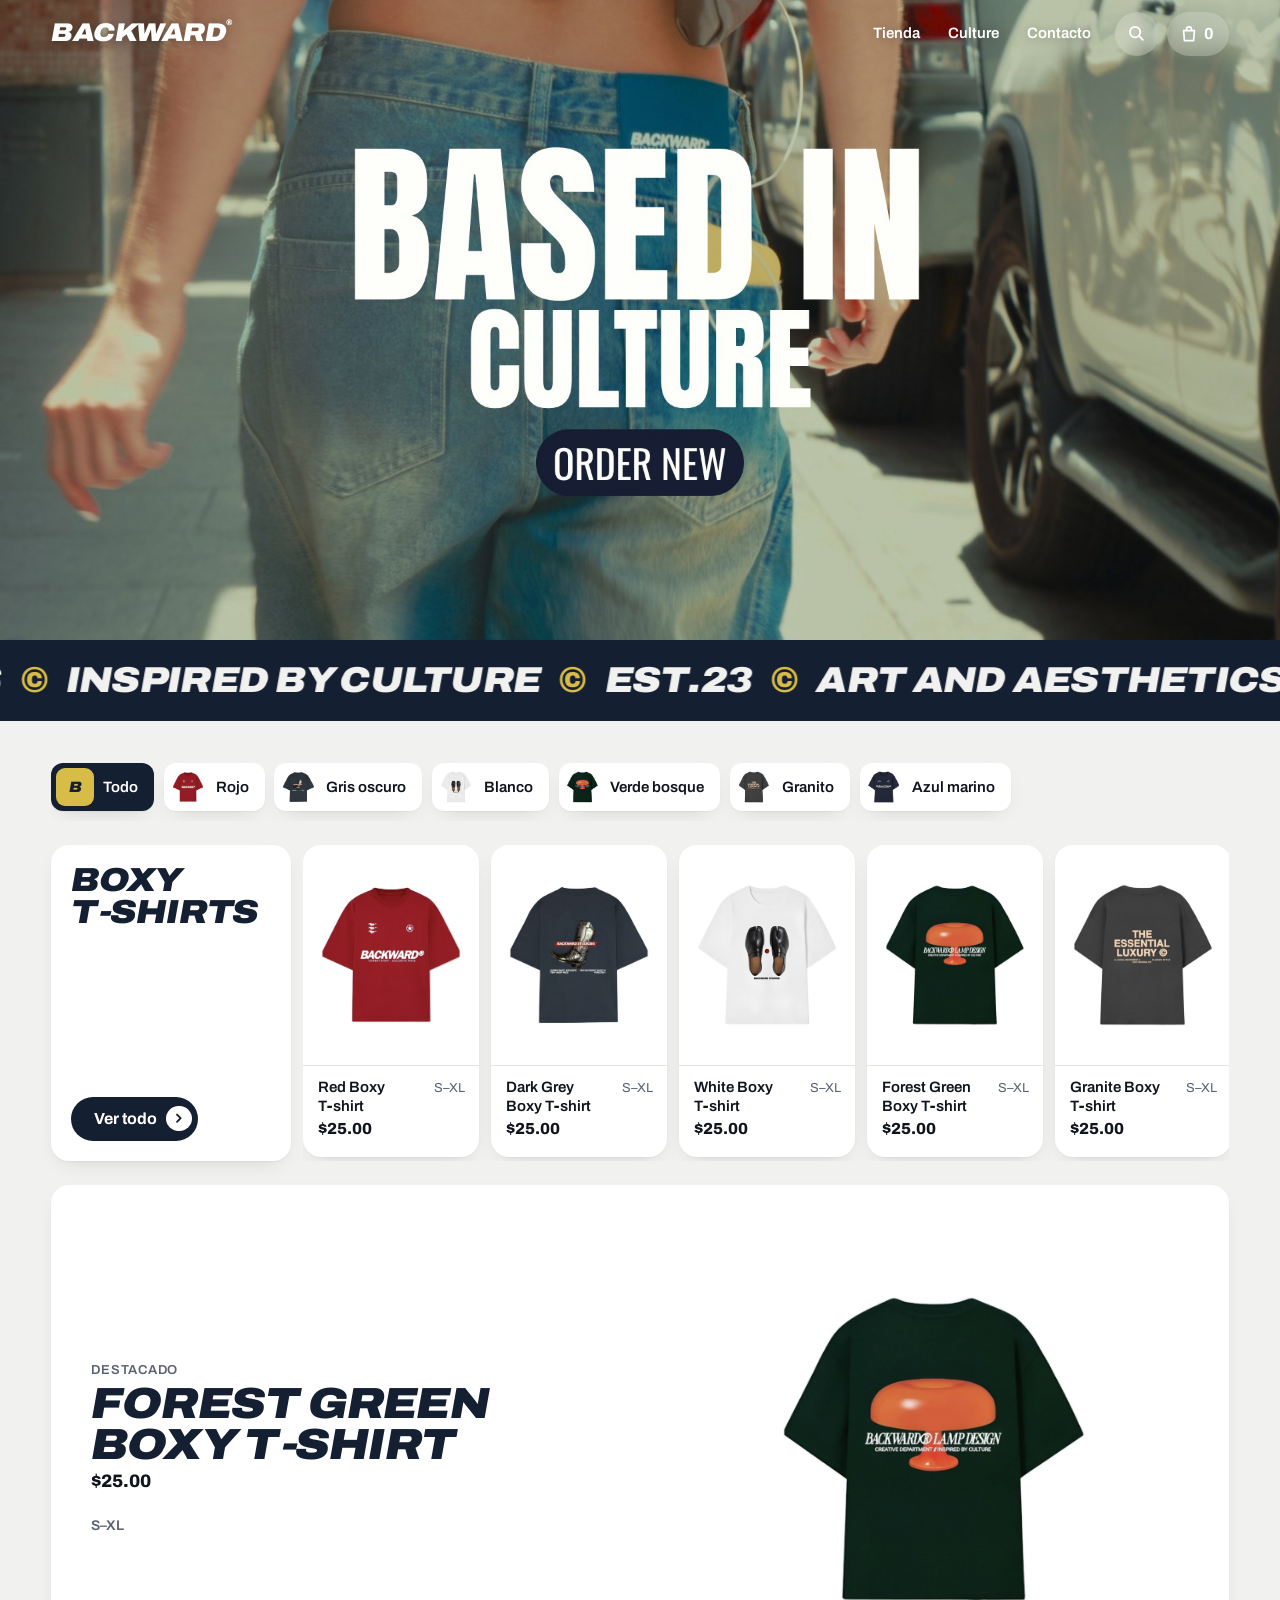
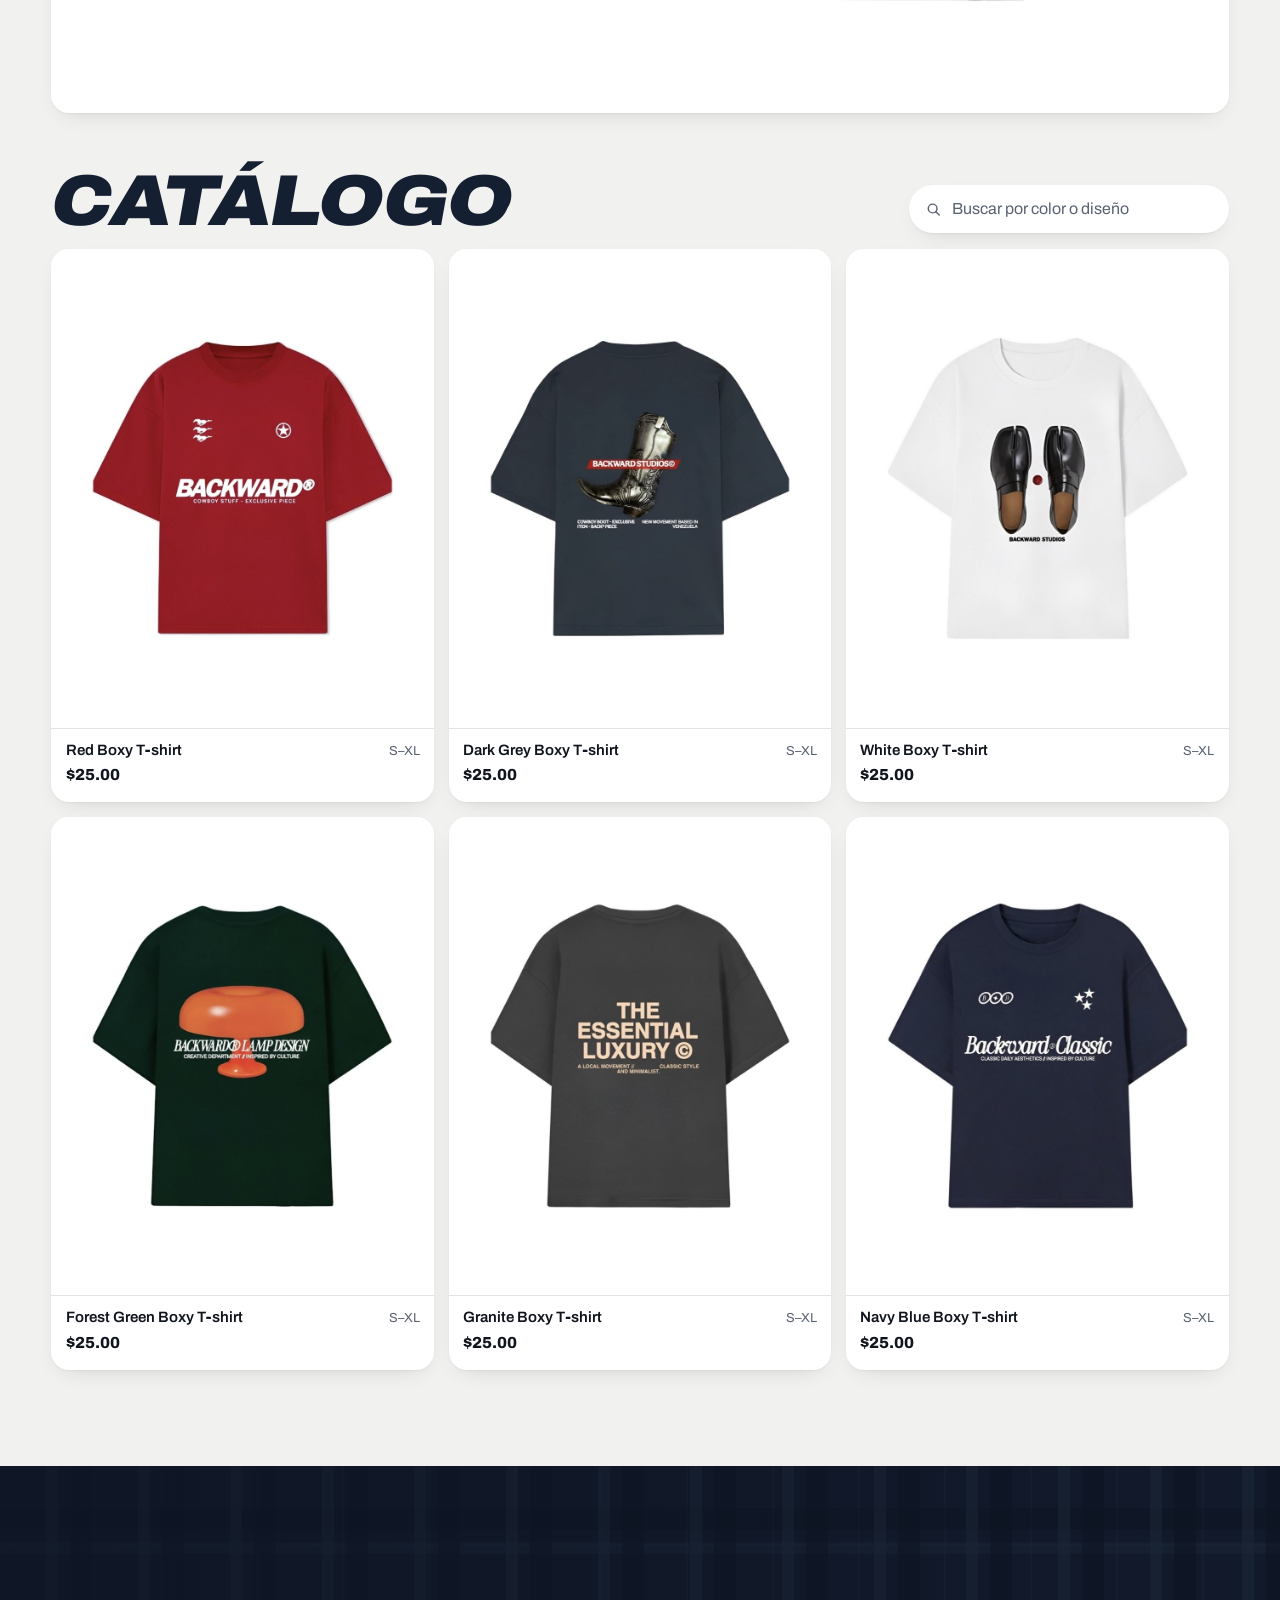
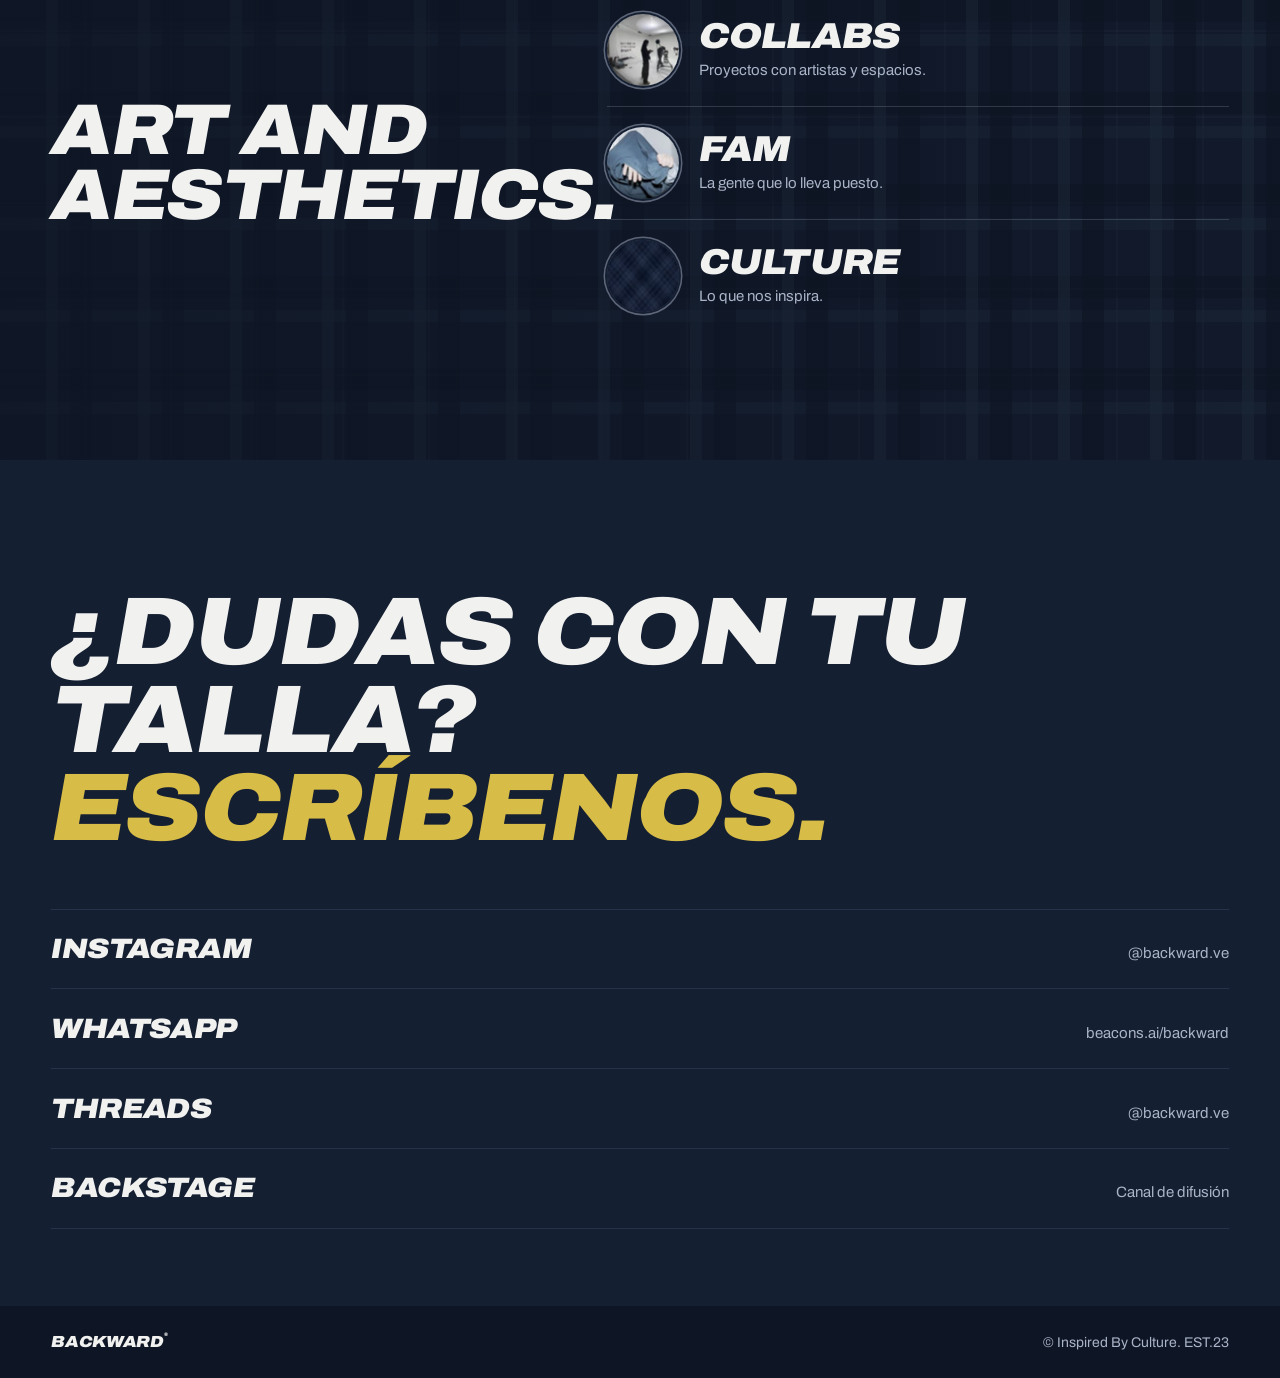
==== commit 9df59472: "Restructure the store on the mobile shop scheme Keeps the BACKWARD banner, navy, italic wordmark typ" ====
--- a/index.html
+++ b/index.html
@@ -19,12 +19,12 @@
       <a href="#culture">Culture</a>
       <a href="#contacto">Contacto</a>
     </nav>
-    <a class="icon-btn" href="#tienda" data-search-jump aria-label="Buscar productos">
-      <svg viewBox="0 0 24 24" aria-hidden="true"><circle cx="10.5" cy="10.5" r="6.5"/><path d="m15.5 15.5 5 5"/></svg>
+    <a class="round" href="#catalogo" data-search-jump aria-label="Buscar productos">
+      <svg viewBox="0 0 24 24" aria-hidden="true"><circle cx="10.5" cy="10.5" r="6"/><path d="m15 15 4.5 4.5"/></svg>
     </a>
-    <a class="icon-btn bag" href="#carrito" aria-label="Carrito, 0 productos" data-bag>
-      <svg viewBox="0 0 24 24" aria-hidden="true"><path d="M2.5 4h2.6l2.3 10.2h10.4l2-7.2H6.2"/><circle cx="9" cy="19" r="1.4"/><circle cx="17" cy="19" r="1.4"/></svg>
-      <span class="bag__count" data-bag-count>0</span>
+    <a class="bagpill" href="#carrito" aria-label="Carrito, 0 productos" data-bag>
+      <svg viewBox="0 0 24 24" aria-hidden="true"><path d="M5.5 8h13l-1 12h-11l-1-12Z"/><path d="M9 8V6.5a3 3 0 0 1 6 0V8"/></svg>
+      <span data-bag-count>0</span>
     </a>
   </header>
 
@@ -45,18 +45,35 @@
       </div>
     </div>
 
-    <!-- Tienda -->
-    <section id="tienda" class="shop" aria-labelledby="shop-title">
-      <header class="shop__head">
-        <h2 id="shop-title" class="display">Tienda</h2>
-        <label class="search">
-          <span class="sr-only">Buscar productos</span>
-          <svg viewBox="0 0 24 24" aria-hidden="true"><circle cx="11" cy="11" r="6.5"/><path d="m16 16 4 4"/></svg>
-          <input id="search" type="search" placeholder="Buscar" autocomplete="off">
-        </label>
-      </header>
-      <ul class="grid" data-grid></ul>
-      <p class="shop__empty" data-empty hidden>No encontramos nada con ese nombre. Prueba con un color: "red", "navy", "white"…</p>
+    <section id="tienda" class="shop" aria-label="Tienda">
+      <!-- Colores como categorías -->
+      <ul class="chips" data-chips aria-label="Filtrar por color"></ul>
+
+      <!-- Fila: tarjeta de título + productos -->
+      <div class="rail" aria-labelledby="rail-title">
+        <div class="rail__title">
+          <h2 id="rail-title">Boxy <br>T&#8209;shirts</h2>
+          <a class="pillbtn pillbtn--dark" href="#catalogo">Ver todo <span class="pillbtn__dot" aria-hidden="true"><svg viewBox="0 0 20 20"><path d="M7 5l5 5-5 5"/></svg></span></a>
+        </div>
+        <ul class="rail__list" data-rail></ul>
+      </div>
+
+      <!-- Producto destacado -->
+      <a class="feature" data-feature></a>
+
+      <!-- Catálogo completo -->
+      <div id="catalogo" class="catalog">
+        <header class="catalog__head">
+          <h2 class="catalog__title">Catálogo</h2>
+          <label class="search">
+            <span class="sr-only">Buscar productos</span>
+            <svg viewBox="0 0 24 24" aria-hidden="true"><circle cx="10.5" cy="10.5" r="6"/><path d="m15 15 4.5 4.5"/></svg>
+            <input id="search" type="search" placeholder="Buscar por color o diseño" autocomplete="off">
+          </label>
+        </header>
+        <ul class="grid" data-grid></ul>
+        <p class="catalog__empty" data-empty hidden>No encontramos nada con ese nombre. Prueba con un color: "red", "navy", "white"…</p>
+      </div>
     </section>
 
     <section id="culture" class="culture" aria-labelledby="culture-title">
@@ -104,97 +121,115 @@
     <span>© Inspired By Culture. EST.23</span>
   </footer>
 
-  <!-- Vistas de compra: se muestran según el #hash -->
-  <div class="screen" data-view="producto" hidden role="dialog" aria-modal="true" aria-label="Producto">
-    <div class="screen__media"><div class="gallery"><img data-p-img src="assets/img/products/red-1.jpg" alt=""><div class="thumbs" data-p-thumbs></div></div></div>
-    <div class="panel">
-      <a class="back" href="#tienda" aria-label="Volver a la tienda"><svg viewBox="0 0 24 24" aria-hidden="true"><path d="M15 5 8 12l7 7"/></svg> Tienda</a>
-      <h2 class="panel__title"><span data-p-name></span><small data-p-model></small></h2>
-      <p class="price"><span data-p-price></span></p>
-      <ul class="pays" aria-label="Métodos de pago">
-        <li class="pay pay--movil">Pago Móvil</li><li class="pay pay--binance">Binance</li><li class="pay pay--cash">Efectivo</li>
+  <!-- ===== Producto ===== -->
+  <div class="view" data-view="producto" hidden role="dialog" aria-modal="true" aria-label="Producto">
+    <div class="topbar">
+      <a class="round round--light" href="#tienda" aria-label="Volver a la tienda"><svg viewBox="0 0 24 24" aria-hidden="true"><path d="M15 5 8 12l7 7"/></svg></a>
+      <span class="topbar__spacer"></span>
+      <button type="button" class="round round--light" data-share aria-label="Copiar enlace del producto"><svg viewBox="0 0 24 24" aria-hidden="true"><path d="M14 5h5v5M19 5l-8 8M17 14v5H5V7h5"/></svg></button>
+      <button type="button" class="round round--light" data-fav aria-pressed="false" aria-label="Guardar en favoritos"><svg viewBox="0 0 24 24" aria-hidden="true"><path d="M12 20s-7-4.4-7-10a4 4 0 0 1 7-2.6A4 4 0 0 1 19 10c0 5.6-7 10-7 10Z"/></svg></button>
+    </div>
+    <div class="pdp">
+      <div class="stage" data-stage>
+        <img class="stage__ghost stage__ghost--l" data-ghost-l alt="" aria-hidden="true">
+        <img class="stage__main" data-p-img alt="">
+        <img class="stage__ghost stage__ghost--r" data-ghost-r alt="" aria-hidden="true">
+        <button type="button" class="round round--light stage__nav stage__nav--prev" data-nav="-1" aria-label="Foto anterior"><svg viewBox="0 0 24 24" aria-hidden="true"><path d="M15 5 8 12l7 7"/></svg></button>
+        <button type="button" class="round round--light stage__nav stage__nav--next" data-nav="1" aria-label="Foto siguiente"><svg viewBox="0 0 24 24" aria-hidden="true"><path d="m9 5 7 7-7 7"/></svg></button>
+        <div class="dots" data-dots></div>
+      </div>
+      <div class="pdp__info">
+        <span class="tag" data-p-tag>Boxy fit</span>
+        <div class="pdp__row">
+          <h2 class="pdp__name" data-p-name></h2>
+          <p class="pdp__price" data-p-price></p>
+        </div>
+        <p class="pdp__desc" data-p-desc></p>
+        <p class="pdp__pays">Paga con <span class="pay pay--movil">Pago Móvil</span><span class="pay pay--binance">Binance</span><span class="pay pay--cash">Efectivo</span></p>
+        <p class="form-error" data-p-error hidden>Elige una talla para continuar.</p>
+        <div class="pdp__actions">
+          <label class="select">
+            <span class="sr-only">Talla</span>
+            <select id="size" data-p-size></select>
+            <svg viewBox="0 0 24 24" aria-hidden="true"><path d="m7 10 5 5 5-5"/></svg>
+          </label>
+          <button class="pillbtn pillbtn--dark pillbtn--wide" type="button" data-add>Agregar al carrito</button>
+        </div>
+      </div>
+    </div>
+  </div>
+
+  <!-- ===== Carrito ===== -->
+  <div class="view view--gray" data-view="carrito" hidden role="dialog" aria-modal="true" aria-label="Carrito">
+    <div class="topbar">
+      <a class="round round--light" href="#tienda" aria-label="Seguir comprando"><svg viewBox="0 0 24 24" aria-hidden="true"><path d="M15 5 8 12l7 7"/></svg></a>
+      <h2 class="topbar__title">Carrito</h2>
+      <span class="topbar__count" data-cart-count></span>
+    </div>
+    <div class="sheet-body">
+      <ul class="rows" data-lines></ul>
+      <p class="empty" data-cart-empty hidden>Tu carrito está vacío. <a href="#tienda">Ir a la tienda</a></p>
+      <label class="field" for="ubicacion">
+        <span class="field__label">Ubicación para el delivery</span>
+        <textarea id="ubicacion" rows="3" placeholder="Ciudad, urbanización, calle y un punto de referencia. Ej.: Caracas, Los Samanes…"></textarea>
+      </label>
+    </div>
+    <div class="checkout">
+      <div class="checkout__sum">
+        <span>Subtotal</span>
+        <strong data-t-total></strong>
+        <small>Delivery por acordar</small>
+      </div>
+      <p class="form-error" data-cart-error hidden></p>
+      <button class="pillbtn pillbtn--dark" type="button" data-checkout>Pagar</button>
+    </div>
+  </div>
+
+  <!-- ===== Métodos de pago ===== -->
+  <div class="view view--gray" data-view="pago" hidden role="dialog" aria-modal="true" aria-label="Métodos de pago">
+    <div class="topbar">
+      <a class="round round--light" href="#carrito" aria-label="Volver al carrito"><svg viewBox="0 0 24 24" aria-hidden="true"><path d="M15 5 8 12l7 7"/></svg></a>
+      <h2 class="topbar__title">Método de pago</h2>
+      <span class="topbar__spacer"></span>
+    </div>
+    <div class="sheet-body">
+      <ul class="rows">
+        <li><a class="row row--link" href="#pago-movil"><span class="pay pay--movil pay--lg">Pago Móvil</span><span class="row__main"><small>Transferencia en bolívares</small><strong>Pago Móvil</strong></span><span class="row__end" data-amt-bs></span></a></li>
+        <li><a class="row row--link" href="#binance"><span class="pay pay--binance pay--lg">Binance</span><span class="row__main"><small>Binance Pay en USDT</small><strong>Binance</strong></span><span class="row__end" data-amt-usdt></span></a></li>
+        <li><a class="row row--link" href="#efectivo"><span class="pay pay--cash pay--lg">Efectivo</span><span class="row__main"><small>Pagas al recibir</small><strong>Efectivo</strong></span><span class="row__end" data-amt-usd></span></a></li>
       </ul>
-
-      <fieldset class="sizes">
-        <legend>Talla</legend>
-        <div class="sizes__row" data-p-sizes></div>
-      </fieldset>
-
-      <div class="qty-row">
-        <div class="stepper" data-p-stepper>
-          <button type="button" data-step="-1" aria-label="Quitar uno">−</button>
-          <output data-p-qty aria-live="polite">1</output>
-          <button type="button" data-step="1" aria-label="Agregar uno">+</button>
-        </div>
-        <div class="stock">
-          <p><span>Stock</span><span data-p-stock></span></p>
-          <div class="stock__bar"><i data-p-stockbar></i></div>
-        </div>
-      </div>
-
-      <h3 class="panel__sub">Descripción</h3>
-      <p class="panel__text" data-p-desc></p>
-      <p class="form-error" data-p-error hidden>Elige una talla para continuar.</p>
-      <button class="cta" type="button" data-add>Agregar al carrito</button>
-    </div>
-  </div>
-
-  <div class="screen screen--split" data-view="carrito" hidden role="dialog" aria-modal="true" aria-label="Carrito">
-    <div class="screen__side">
-      <a class="back back--dark" href="#tienda"><svg viewBox="0 0 24 24" aria-hidden="true"><path d="M15 5 8 12l7 7"/></svg> Seguir comprando</a>
-      <h2 class="label-pill">Carrito</h2>
-      <ul class="lines" data-lines></ul>
-      <p class="lines__empty" data-cart-empty hidden>Tu carrito está vacío. <a href="#tienda">Ir a la tienda</a></p>
-      <label class="label-pill" for="ubicacion">Ubicación</label>
-      <textarea id="ubicacion" class="address" rows="4" placeholder="Ciudad, urbanización, calle y un punto de referencia. Ej.: Caracas, Los Samanes…"></textarea>
-    </div>
-    <div class="panel">
-      <h2 class="panel__title panel__title--sm">Tu pedido</h2>
       <ul class="mini" data-mini></ul>
-      <dl class="totals">
-        <div><dt>Productos</dt><dd data-t-sub></dd></div>
-        <div><dt>Delivery</dt><dd data-t-del></dd></div>
-        <div class="totals__total"><dt>Total</dt><dd data-t-total></dd></div>
-      </dl>
-      <p class="form-error" data-cart-error hidden></p>
-      <button class="cta" type="button" data-checkout>Pagar</button>
-    </div>
-  </div>
-
-  <div class="screen" data-view="pago" hidden role="dialog" aria-modal="true" aria-label="Métodos de pago">
-    <div class="screen__media screen__media--summary">
-      <ul class="mini mini--dark" data-mini></ul>
-      <p class="summary-total">Total <strong data-t-total></strong></p>
-    </div>
-    <div class="panel">
-      <a class="back" href="#carrito"><svg viewBox="0 0 24 24" aria-hidden="true"><path d="M15 5 8 12l7 7"/></svg> Carrito</a>
-      <h2 class="label-pill label-pill--light">Métodos de pago</h2>
-      <ul class="methods">
-        <li><a href="#pago-movil"><span class="pay pay--movil pay--lg">Pago Móvil</span><span class="methods__name">Pago Móvil</span><span class="methods__amt" data-amt-bs></span></a></li>
-        <li><a href="#binance"><span class="pay pay--binance pay--lg">Binance</span><span class="methods__name">Binance</span><span class="methods__amt" data-amt-usdt></span></a></li>
-        <li><a href="#efectivo"><span class="pay pay--cash pay--lg">Efectivo</span><span class="methods__name">Efectivo</span><span class="methods__amt" data-amt-usd></span></a></li>
-      </ul>
-    </div>
-  </div>
-
-  <div class="screen" data-view="metodo" hidden role="dialog" aria-modal="true" aria-label="Datos de pago">
-    <div class="screen__media screen__media--summary">
-      <ul class="mini mini--dark" data-mini></ul>
-      <p class="summary-total">Total <strong data-t-total></strong></p>
-    </div>
-    <div class="panel">
-      <a class="back" href="#pago"><svg viewBox="0 0 24 24" aria-hidden="true"><path d="M15 5 8 12l7 7"/></svg> Métodos de pago</a>
-      <p class="method-head" data-m-head></p>
-      <dl class="paydata" data-m-data></dl>
-      <p class="panel__text" data-m-note></p>
-      <button class="cta" type="button" data-send>
+    </div>
+    <div class="checkout checkout--info">
+      <div class="checkout__sum"><span>Total</span><strong data-t-total></strong><small>Delivery por acordar</small></div>
+    </div>
+  </div>
+
+  <!-- ===== Datos del método ===== -->
+  <div class="view view--gray" data-view="metodo" hidden role="dialog" aria-modal="true" aria-label="Datos de pago">
+    <div class="topbar">
+      <a class="round round--light" href="#pago" aria-label="Volver a métodos de pago"><svg viewBox="0 0 24 24" aria-hidden="true"><path d="M15 5 8 12l7 7"/></svg></a>
+      <h2 class="topbar__title" data-m-title></h2>
+      <span class="topbar__spacer"></span>
+    </div>
+    <div class="sheet-body">
+      <div class="paycard">
+        <p class="paycard__head" data-m-head></p>
+        <dl class="paydata" data-m-data></dl>
+      </div>
+      <p class="note" data-m-note></p>
+      <p class="note note--soft" data-send-hint></p>
+    </div>
+    <div class="checkout">
+      <div class="checkout__sum"><span>Total</span><strong data-t-total></strong><small>Pedido <b data-m-id></b></small></div>
+      <button class="pillbtn pillbtn--dark" type="button" data-send>
         Enviar comprobante
         <svg viewBox="0 0 24 24" aria-hidden="true"><path d="M21 3 10 14M21 3l-7 18-4-7-7-4 18-7Z"/></svg>
       </button>
-      <p class="panel__hint" data-send-hint></p>
-    </div>
-  </div>
-
+    </div>
+  </div>
+
+  <!-- ===== Pedido ===== -->
   <div class="sheet-wrap" data-view="pedido" hidden role="dialog" aria-modal="true" aria-labelledby="order-title">
     <div class="order-sheet">
       <span class="order-sheet__icon">
@@ -207,8 +242,8 @@
         <li class="is-now">Verificando pago</li>
         <li>Pedido enviado</li>
       </ol>
-      <p class="panel__text">Te escribimos por el mismo chat cuando confirmemos el pago y tu pedido salga.</p>
-      <a class="cta cta--navy" href="#tienda" data-done>Volver a la tienda</a>
+      <p class="note note--soft">Te escribimos por el mismo chat cuando confirmemos el pago y tu pedido salga.</p>
+      <a class="pillbtn pillbtn--dark" href="#tienda" data-done>Volver a la tienda</a>
     </div>
   </div>
 
--- a/styles.css
+++ b/styles.css
@@ -19,105 +19,99 @@
   --navy: #151f32;
   --navy-deep: #0e1524;
   --navy-line: #26324a;
-  --fog: #aab4c8;        /* secondary text on navy */
-  --studio: #f1f1ef;
-  --studio-edge: #dcdcd7;
+  --fog: #aab4c8;        /* texto secundario sobre navy */
+  --studio: #f1f1ef;     /* fondo de página */
+  --card: #ffffff;       /* tarjetas y fondos de foto */
+  --line: #e3e3df;
   --ink: #10141d;
-  --ink-soft: #4a5363;   /* secondary text on studio */
+  --ink-soft: #5a6272;   /* texto secundario sobre blanco */
   --denim: #2c3e4e;
   --gold: #d8bc48;
+  --error: #b3261e;
 
   --pad: clamp(1rem, 4vw, 3.5rem);
   --bar-h: 4.25rem;
+  --radius: 18px;
   --ease-out: cubic-bezier(0.22, 1, 0.36, 1);
+  --shadow: 0 1px 2px rgb(16 20 29 / .04), 0 8px 24px -12px rgb(16 20 29 / .18);
 
   color-scheme: light;
 }
 
 *, *::before, *::after { box-sizing: border-box; }
 [hidden] { display: none !important; }
-html { scroll-behavior: smooth; scroll-padding-top: 4.5rem; overflow-x: clip; }
+html { scroll-behavior: smooth; scroll-padding-top: 5rem; overflow-x: clip; scrollbar-color: var(--denim) var(--studio); }
 @media (prefers-reduced-motion: reduce) { html { scroll-behavior: auto; } }
 
 body {
   margin: 0;
-  background: var(--navy);
+  background: var(--studio);
   color: var(--ink);
   font-family: "Archivo", system-ui, sans-serif;
-  font-size: 1.0625rem;
-  line-height: 1.55;
+  font-size: 1rem;
+  line-height: 1.5;
   -webkit-font-smoothing: antialiased;
 }
 img { display: block; max-width: 100%; height: auto; }
 a { color: inherit; text-underline-offset: 0.2em; }
+button, select, input, textarea { font: inherit; color: inherit; }
 sup { font-size: 0.32em; vertical-align: top; position: relative; top: 0.35em; margin-left: 0.04em; font-style: normal; }
-
 ::selection { background: var(--gold); color: var(--navy); }
-:focus-visible { outline: 2px solid var(--gold); outline-offset: 3px; border-radius: 2px; }
-html { scrollbar-color: var(--denim) var(--navy-deep); }
-
-.skip {
-  position: absolute; left: 1rem; top: -3rem; z-index: 20;
-  background: var(--gold); color: var(--navy); padding: .5rem .9rem; font-weight: 700;
-}
+:focus-visible { outline: 2px solid var(--gold); outline-offset: 3px; border-radius: 6px; }
+body.is-locked { overflow: hidden; }
+.sr-only { position: absolute; width: 1px; height: 1px; overflow: hidden; clip-path: inset(50%); white-space: nowrap; }
+
+.skip { position: absolute; left: 1rem; top: -3rem; z-index: 70; background: var(--gold); color: var(--navy); padding: .5rem .9rem; font-weight: 700; }
 .skip:focus { top: 1rem; }
 
-/* Wordmark voice: heavy italic, slightly expanded, like the logo. */
-.banner__title, .banner__mark, .panel__title, .label-pill, .cta, .methods__name, .order-sheet h2, .display, .bar__mark, .foot__mark, .close__title, .tape, .threads__name, .patch {
-  font-style: italic;
-  font-weight: 900;
-  font-stretch: 112%;
-  letter-spacing: -0.02em;
-  text-transform: uppercase;
+/* Voz de la marca: negra, cursiva y algo expandida, como el logotipo */
+.bar__mark, .foot__mark, .display, .close__title, .tape, .threads__name, .channels a span:first-child,
+.rail__title h2, .catalog__title, .pdp__name, .topbar__title, .order-sheet h2, .feature strong {
+  font-style: italic; font-weight: 900; font-stretch: 112%; letter-spacing: -0.02em; text-transform: uppercase;
 }
 
 /* ---------- Header ---------- */
 .bar {
   position: sticky; top: 0; z-index: 10;
-  display: flex; align-items: center; gap: 1.5rem;
-  padding: .75rem var(--pad);
-  height: calc(var(--bar-h) + env(safe-area-inset-top, 0px)); padding-block: env(safe-area-inset-top, 0px) 0;
-  background: transparent;
-  color: var(--studio);
-  border-bottom: 1px solid transparent;
-  transition: background-color .3s ease, border-color .3s ease, backdrop-filter .3s ease;
-}
-.bar:not(.is-solid) { text-shadow: 0 1px 12px rgb(0 0 0 / .35); }
-.bar.is-solid {
-  background: color-mix(in srgb, var(--navy) 92%, transparent);
-  backdrop-filter: saturate(1.2) blur(10px);
-  border-bottom-color: var(--navy-line);
-}
-.bar__mark { font-size: clamp(1.25rem, 2vw, 1.75rem); text-decoration: none; margin-right: auto; }
-.bar__nav { display: flex; gap: 1.75rem; font-size: .9375rem; font-weight: 500; }
-.bar__nav a { text-decoration: none; color: var(--studio); transition: color .2s var(--ease-out); }
-.bar__nav a:hover { color: var(--studio); }
-
-/* ---------- Patch buttons: the leather patch, stitched ---------- */
-.patch {
-  --stitch: color-mix(in srgb, currentColor 55%, transparent);
-  display: inline-flex; align-items: center; gap: .6rem;
-  min-height: 3.25rem; padding: .85rem 1.4rem;
-  font-size: 1rem; letter-spacing: 0;
-  text-decoration: none;
-  border-radius: 3px;
-  outline: 1.5px dashed var(--stitch); outline-offset: -6px;
-  transition: transform .25s var(--ease-out), box-shadow .25s var(--ease-out), background-color .2s;
-}
-.patch svg { width: 1.1em; height: 1.1em; fill: none; stroke: currentColor; stroke-width: 2.2; stroke-linecap: square; transition: transform .25s var(--ease-out); }
-.patch:hover { transform: translateY(-2px); box-shadow: 0 10px 22px -10px rgb(0 0 0 / .45); }
-.patch:hover svg { transform: translateX(3px); }
-.patch:active { transform: translateY(0); box-shadow: none; }
-.patch:focus-visible { outline: 2px solid var(--gold); outline-offset: 3px; }
-.patch--gold { background: var(--gold); color: var(--navy); }
-.patch--navy { background: var(--navy); color: var(--studio); }
-.patch--ghost { color: var(--studio); background: transparent; box-shadow: inset 0 0 0 1.5px var(--navy-line); }
-.patch--ghost:hover { background: var(--navy-deep); }
-.patch--sm { min-height: 2.5rem; padding: .5rem 1rem; font-size: .875rem; background: var(--studio); color: var(--navy); outline-offset: -4px; }
+  display: flex; align-items: center; gap: .5rem;
+  height: calc(var(--bar-h) + env(safe-area-inset-top, 0px));
+  padding: env(safe-area-inset-top, 0px) var(--pad) 0;
+  color: #fff; background: transparent; border-bottom: 1px solid transparent;
+  transition: background-color .3s ease, border-color .3s ease;
+}
+.bar.is-solid { background: color-mix(in srgb, var(--navy) 94%, transparent); backdrop-filter: blur(10px); border-bottom-color: var(--navy-line); }
+.bar__mark { font-size: clamp(1.25rem, 2vw, 1.75rem); text-decoration: none; margin-right: auto; text-shadow: 0 1px 12px rgb(0 0 0 / .3); }
+.bar__nav { display: flex; gap: 1.75rem; margin-right: 1rem; font-size: .9375rem; font-weight: 600; text-shadow: 0 1px 12px rgb(0 0 0 / .35); }
+.bar__nav a { text-decoration: none; }
+.bar__nav a:hover { color: var(--gold); }
+
+/* Botones redondos (búsqueda, atrás, compartir, favorito) */
+.round {
+  display: inline-grid; place-items: center; flex: none;
+  width: 2.75rem; height: 2.75rem; border-radius: 50%; border: 0; cursor: pointer; text-decoration: none;
+  background: rgb(255 255 255 / .22); color: #fff; backdrop-filter: blur(8px);
+  transition: transform .2s var(--ease-out), background-color .2s;
+}
+.round:hover { background: rgb(255 255 255 / .34); }
+.round:active { transform: scale(.94); }
+.round svg { width: 1.3rem; height: 1.3rem; fill: none; stroke: currentColor; stroke-width: 2; stroke-linecap: round; stroke-linejoin: round; }
+.round--light { background: var(--card); color: var(--ink); box-shadow: var(--shadow); backdrop-filter: none; }
+.round--light:hover { background: var(--card); transform: translateY(-1px); }
+.round[aria-pressed="true"] svg { fill: var(--error); stroke: var(--error); }
+
+.bagpill {
+  display: inline-flex; align-items: center; gap: .35rem; height: 2.75rem; padding: 0 .9rem 0 .75rem; border-radius: 999px;
+  background: rgb(255 255 255 / .22); backdrop-filter: blur(8px); color: #fff; text-decoration: none; font-weight: 700; font-variant-numeric: tabular-nums;
+  transition: background-color .2s;
+}
+.bagpill:hover { background: rgb(255 255 255 / .34); }
+.bagpill svg { width: 1.25rem; height: 1.25rem; fill: none; stroke: currentColor; stroke-width: 2; stroke-linejoin: round; }
+.bagpill.has-items span { color: var(--gold); }
+.bar.is-solid .round, .bar.is-solid .bagpill { background: var(--navy-line); }
 
 /* ---------- Banner (foto de campaña con titular y botón incrustados) ---------- */
-.banner { position: relative; margin-top: calc(-1 * var(--bar-h)); background: var(--navy); }
-.banner__photo { display: block; width: 100%; height: auto; }
+.banner { position: relative; margin-top: calc(-1 * (var(--bar-h) + env(safe-area-inset-top, 0px))); background: var(--navy); }
+.banner__photo { width: 100%; }
 /* Zona clicable sobre el botón "ORDER NEW" de la foto (x 41.9–58.1 %, y 67.2–77.3 %) */
 .banner__hit {
   position: absolute; left: 41.9%; top: 67.2%; width: 16.2%; height: 10.1%;
@@ -127,47 +121,260 @@
 .banner__hit:hover { transform: scale(1.04); box-shadow: 0 0 0 3px rgb(241 241 239 / .85); }
 .banner__hit:focus-visible { outline: 3px solid var(--gold); outline-offset: 4px; }
 
-/* ---------- Tape (backward marquee) ---------- */
-.tape {
-  background: var(--studio); color: var(--navy);
-  padding-top: clamp(1.25rem, 3vw, 2.25rem);
-  padding-bottom: clamp(1.25rem, 3vw, 2.25rem);
-  overflow: hidden;
-  font-size: clamp(1.5rem, 4vw, 3rem);
-  line-height: 1;
-  border-bottom: 1px solid var(--studio-edge);
-}
+/* ---------- Cinta (marquee hacia atrás) ---------- */
+.tape { background: var(--navy); color: var(--studio); padding: clamp(.9rem, 2vw, 1.4rem) 0; overflow: hidden; font-size: clamp(1.25rem, 3vw, 2.25rem); line-height: 1; }
 .tape__track { display: flex; width: max-content; gap: .5em; will-change: transform; }
 .tape__track span { white-space: nowrap; }
-.tape__track i { font-style: normal; color: var(--denim); }
+.tape__track i { font-style: normal; color: var(--gold); }
 
 /* ---------- Tienda ---------- */
-.shop { background: var(--studio); padding: clamp(3.5rem, 8vw, 7rem) var(--pad) clamp(4rem, 9vw, 8rem); }
-.shop__head { display: flex; flex-wrap: wrap; align-items: end; justify-content: space-between; gap: 1rem 3rem; margin-bottom: clamp(2rem, 4vw, 3.5rem); }
-.display { margin: 0; font-size: clamp(2.75rem, 7vw, 6rem); line-height: .9; color: var(--navy); }
-.display--light { color: var(--studio); font-size: clamp(2.5rem, 5.6vw, 5rem); }
-.search { display: flex; align-items: center; gap: .5rem; border-bottom: 2px solid var(--navy); padding: .4rem 0; min-width: min(18rem, 100%); }
-.search svg { width: 1.25rem; height: 1.25rem; fill: none; stroke: var(--navy); stroke-width: 2; }
-.search input { border: 0; background: transparent; font: inherit; color: var(--ink); width: 100%; outline: none; }
+.shop { padding: clamp(1.25rem, 3vw, 2.5rem) max(var(--pad), calc((100% - 80rem) / 2)) clamp(3.5rem, 8vw, 6rem); display: grid; gap: clamp(1rem, 2vw, 1.5rem); }
+
+/* Las filas con scroll horizontal no deben ensanchar la página */
+.shop > *, .rail > * { min-width: 0; }
+
+/* Chips de color */
+.chips { list-style: none; margin: 0; padding: .25rem 0 .5rem; display: flex; gap: .6rem; overflow-x: auto; scrollbar-width: none; scroll-snap-type: x proximity; }
+.chips::-webkit-scrollbar { display: none; }
+.chips li { scroll-snap-align: start; }
+.chip {
+  display: inline-flex; align-items: center; gap: .55rem; white-space: nowrap; cursor: pointer;
+  height: 3rem; padding: .3rem 1rem .3rem .3rem; border: 0; border-radius: 12px;
+  background: var(--card); box-shadow: var(--shadow); font-weight: 600; font-size: .9375rem;
+  transition: transform .2s var(--ease-out), background-color .2s, color .2s;
+}
+.chip img { width: 2.4rem; height: 2.4rem; object-fit: cover; border-radius: 9px; background: var(--studio); }
+.chip__all { width: 2.4rem; height: 2.4rem; border-radius: 9px; display: grid; place-items: center; background: var(--navy); color: #fff; font-style: italic; font-weight: 900; font-stretch: 112%; }
+.chip:hover { transform: translateY(-1px); }
+.chip[aria-pressed="true"] { background: var(--navy); color: #fff; }
+.chip[aria-pressed="true"] .chip__all { background: var(--gold); color: var(--navy); }
+
+/* Fila: tarjeta de título + productos */
+.rail { display: grid; grid-template-columns: minmax(10rem, 15rem) minmax(0, 1fr); gap: .75rem; }
+.rail__title {
+  display: flex; flex-direction: column; justify-content: space-between; gap: 1.5rem;
+  padding: 1.25rem; border-radius: var(--radius); background: var(--card); box-shadow: var(--shadow);
+}
+.rail__title h2 { margin: 0; font-size: clamp(1.5rem, 2.6vw, 2.1rem); line-height: .95; color: var(--navy); }
+.rail__list { list-style: none; margin: 0; padding: 0 0 .25rem; display: grid; grid-auto-flow: column; grid-auto-columns: minmax(11rem, 14rem); gap: .75rem; overflow-x: auto; scroll-snap-type: x mandatory; scrollbar-width: thin; }
+.rail__list li { scroll-snap-align: start; }
+
+/* Tarjetas de producto (fila y catálogo comparten forma) */
+.tile, .card {
+  display: grid; height: 100%; text-decoration: none; border-radius: var(--radius); overflow: hidden;
+  background: var(--card); box-shadow: var(--shadow); transition: transform .3s var(--ease-out), box-shadow .3s var(--ease-out);
+}
+.tile:hover, .card:hover { transform: translateY(-3px); box-shadow: 0 2px 4px rgb(16 20 29 / .05), 0 18px 36px -18px rgb(16 20 29 / .3); }
+.tile__img, .card__img { position: relative; display: block; background: var(--card); }
+.tile__img img, .card__img img { width: 100%; aspect-ratio: 4 / 5; object-fit: cover; }
+.tile__alt, .card__alt { position: absolute; inset: 0; opacity: 0; transition: opacity .35s ease; }
+.tile:hover .tile__alt, .card:hover .card__alt { opacity: 1; }
+@media (hover: none) { .tile__alt, .card__alt { display: none; } }
+.tile__meta, .card__meta {
+  display: grid; grid-template-columns: 1fr auto; gap: .1rem .75rem; align-items: baseline;
+  padding: .75rem .9rem .95rem; border-top: 1px solid var(--line);
+}
+.tile__name, .card__name { grid-column: 1; font-weight: 600; font-size: .9375rem; line-height: 1.25; }
+.tile__sizes, .card__sizes { grid-column: 2; grid-row: 1; color: var(--ink-soft); font-size: .8125rem; font-variant-numeric: tabular-nums; }
+.tile__price, .card__price { grid-column: 1 / -1; font-weight: 800; font-variant-numeric: tabular-nums; }
+
+/* Destacado */
+.feature {
+  display: grid; grid-template-columns: 1fr; text-decoration: none; overflow: hidden;
+  border-radius: var(--radius); background: var(--card); box-shadow: var(--shadow);
+}
+.feature__top { display: flex; justify-content: space-between; align-items: start; gap: 1rem; padding: 1.25rem 1.25rem 0; }
+.feature__top > span:first-child { display: grid; gap: .15rem; }
+.feature small { color: var(--ink-soft); font-size: .8125rem; font-weight: 600; text-transform: uppercase; letter-spacing: .06em; }
+.feature strong { font-size: clamp(1.5rem, 3.4vw, 2.75rem); line-height: .95; color: var(--navy); }
+.feature em { font-style: normal; font-weight: 800; font-size: 1.125rem; font-variant-numeric: tabular-nums; }
+.feature__sizes { color: var(--ink-soft); font-weight: 600; font-size: .875rem; white-space: nowrap; }
+.feature__img { display: grid; place-items: center; padding: 0 1rem; }
+.feature__img img { width: min(100%, 34rem); transition: transform .6s var(--ease-out); }
+.feature:hover .feature__img img { transform: scale(1.03) rotate(-1deg); }
+
+@media (min-width: 861px) {
+  .feature { grid-template-columns: minmax(0, 1fr) minmax(0, 1fr); align-items: center; }
+  .feature__top { flex-direction: column; justify-content: center; padding: 2.5rem; gap: 1.25rem; }
+  .feature__img { padding: 1.5rem; }
+  .feature__img img { max-height: 30rem; width: auto; }
+  .stage__ghost { display: none; }
+}
+
+/* Catálogo */
+.catalog { display: grid; gap: 1rem; padding-top: clamp(1rem, 3vw, 2rem); }
+.catalog__head { display: flex; flex-wrap: wrap; align-items: end; justify-content: space-between; gap: .75rem 2rem; }
+.catalog__title { margin: 0; font-size: clamp(2.25rem, 6vw, 4.5rem); line-height: .9; color: var(--navy); }
+.search { display: flex; align-items: center; gap: .5rem; height: 3rem; padding: 0 1rem; border-radius: 999px; background: var(--card); box-shadow: var(--shadow); min-width: min(20rem, 100%); }
+.search svg { width: 1.2rem; height: 1.2rem; fill: none; stroke: var(--ink-soft); stroke-width: 2; stroke-linecap: round; }
+.search input { border: 0; background: transparent; width: 100%; outline: none; }
 .search input::placeholder { color: var(--ink-soft); }
-.search:focus-within { border-color: var(--gold); }
-
-.grid { list-style: none; margin: 0; padding: 0; display: grid; grid-template-columns: repeat(3, minmax(0, 1fr)); gap: clamp(1.5rem, 3vw, 2.5rem) clamp(1rem, 2vw, 1.75rem); }
-.card { display: grid; gap: .2rem; text-decoration: none; color: var(--ink); }
-.card__img { position: relative; display: block; overflow: hidden; background: #fff; border-radius: 14px; margin-bottom: .7rem; }
-.card__alt { position: absolute; inset: 0; opacity: 0; transition: opacity .35s ease; }
-.card:hover .card__alt, .card:focus-visible .card__alt { opacity: 1; }
-@media (hover: none) { .card__alt { display: none; } }
-.card__img img { width: 100%; aspect-ratio: 4 / 5; object-fit: cover; transition: transform .6s var(--ease-out); }
-.card:hover .card__img img { transform: scale(1.04); }
-.card__name { font-style: italic; font-weight: 900; font-stretch: 112%; text-transform: uppercase; font-size: 1.25rem; line-height: 1.1; color: var(--navy); }
-.card__model { color: var(--ink-soft); font-size: .9375rem; }
-.card__price { display: flex; align-items: baseline; gap: .6rem; font-weight: 700; font-size: 1.0625rem; font-variant-numeric: tabular-nums; margin-top: .25rem; }
-.card__price em { font-style: normal; font-weight: 600; font-size: .75rem; letter-spacing: .04em; text-transform: uppercase; color: var(--ink-soft); border: 1px solid var(--studio-edge); padding: .1rem .4rem; border-radius: 3px; }
-.shop__empty { color: var(--ink-soft); }
-.sr-only { position: absolute; width: 1px; height: 1px; overflow: hidden; clip-path: inset(50%); white-space: nowrap; }
-
-/* ---------- Culture (the brand's navy tartan) ---------- */
+.search:focus-within { box-shadow: 0 0 0 2px var(--navy); }
+.grid { list-style: none; margin: 0; padding: 0; display: grid; grid-template-columns: repeat(3, minmax(0, 1fr)); gap: .9rem; }
+.catalog__empty { margin: 0; color: var(--ink-soft); }
+
+/* ---------- Botones píldora ---------- */
+.pillbtn {
+  display: inline-flex; align-items: center; justify-content: center; gap: .6rem;
+  min-height: 3.25rem; padding: .5rem 1.4rem; border: 0; border-radius: 999px; cursor: pointer;
+  text-decoration: none; font-weight: 700; font-size: 1rem; white-space: nowrap;
+  transition: transform .2s var(--ease-out), background-color .2s, box-shadow .2s;
+}
+.pillbtn svg { width: 1.2rem; height: 1.2rem; fill: none; stroke: currentColor; stroke-width: 2; stroke-linejoin: round; stroke-linecap: round; }
+.pillbtn:active { transform: scale(.97); }
+.pillbtn--dark { background: var(--navy); color: #fff; }
+.pillbtn--dark:hover { background: var(--denim); }
+.pillbtn:disabled { cursor: not-allowed; background: var(--line); color: var(--ink-soft); }
+.pillbtn--wide { flex: 1; }
+.pillbtn__dot { display: grid; place-items: center; width: 1.6rem; height: 1.6rem; margin-right: -.8rem; border-radius: 50%; background: #fff; color: var(--navy); }
+.pillbtn__dot svg { width: .9rem; height: .9rem; stroke-width: 2.6; }
+.rail__title .pillbtn { align-self: flex-start; min-height: 2.75rem; padding-right: 1.2rem; }
+
+/* Chips de pago */
+.pay { display: inline-grid; place-items: center; padding: .2rem .5rem; border-radius: 6px; font-size: .75rem; font-weight: 700; white-space: nowrap; color: #fff; }
+.pay--movil { background: #5b2fc9; }
+.pay--binance { background: #1e2026; color: #f0b90b; }
+.pay--cash { background: #17773f; }
+.pay--lg { min-width: 6.5rem; min-height: 3rem; font-size: .8125rem; border-radius: 12px; }
+
+/* ---------- Vistas (producto, carrito, pago) ---------- */
+.view {
+  position: fixed; inset: 0; z-index: 30; overflow-y: auto; overscroll-behavior: contain;
+  background: var(--card); color: var(--ink);
+  display: flex; flex-direction: column;
+  animation: view-in .4s var(--ease-out);
+}
+.view--gray { background: var(--studio); }
+@keyframes view-in { from { opacity: 0; transform: translateY(1rem); } }
+.topbar {
+  width: 100%;
+  position: sticky; top: 0; z-index: 2;
+  display: flex; align-items: center; gap: .6rem;
+  padding: calc(.75rem + env(safe-area-inset-top, 0px)) var(--pad) .75rem;
+  background: inherit;
+}
+.topbar__spacer { flex: 1; }
+.topbar__title { flex: 1; margin: 0; white-space: nowrap; overflow: hidden; text-overflow: ellipsis; font-size: clamp(1.15rem, 3vw, 1.375rem); line-height: 1; color: var(--navy); }
+.topbar__count { color: var(--ink-soft); font-size: .875rem; font-weight: 600; }
+
+/* Producto */
+.pdp { flex: 1; display: grid; grid-template-columns: minmax(0, 1.15fr) minmax(0, 1fr); gap: clamp(1rem, 4vw, 4rem); align-items: center; width: min(100%, 76rem); margin: 0 auto; padding: 0 var(--pad) 2rem; }
+.stage { position: relative; display: grid; place-items: center; min-height: min(68vh, 44rem); overflow: hidden; }
+.stage__main { position: relative; z-index: 1; width: min(100%, 30rem); aspect-ratio: 4 / 5; object-fit: contain; animation: photo-in .35s var(--ease-out); }
+@keyframes photo-in { from { opacity: .4; transform: scale(.98); } }
+.stage__ghost { position: absolute; top: 50%; width: 42%; aspect-ratio: 4 / 5; object-fit: contain; opacity: .28; filter: saturate(.6); pointer-events: none; }
+.stage__ghost--l { left: -14%; transform: translateY(-50%) scale(.85); }
+.stage__ghost--r { right: -14%; transform: translateY(-50%) scale(.85) scaleX(-1); }
+.stage__nav { position: absolute; z-index: 2; top: 50%; translate: 0 -50%; }
+.stage__nav--prev { left: 0; }
+.stage__nav--next { right: 0; }
+.dots { position: absolute; z-index: 2; bottom: .25rem; left: 50%; translate: -50% 0; display: flex; gap: .35rem; }
+.dot { width: .55rem; height: .3rem; padding: 0; border: 0; border-radius: 999px; background: var(--line); cursor: pointer; transition: width .3s var(--ease-out), background-color .2s; }
+.dot[aria-pressed="true"] { width: 1.6rem; background: var(--navy); }
+
+.pdp__info { display: grid; gap: .9rem; align-content: center; justify-items: start; max-width: 32rem; }
+.tag { display: inline-block; padding: .3rem .7rem; border-radius: 999px; background: var(--studio); color: var(--ink-soft); font-size: .8125rem; font-weight: 700; }
+.pdp__row { width: 100%; display: flex; justify-content: space-between; align-items: baseline; gap: 1rem; }
+.pdp__name { margin: 0; font-size: clamp(1.75rem, 3.6vw, 3rem); line-height: .95; color: var(--navy); text-wrap: balance; }
+.pdp__price { margin: 0; font-size: clamp(1.25rem, 2.2vw, 1.6rem); font-weight: 800; font-variant-numeric: tabular-nums; }
+.pdp__desc { margin: 0; color: var(--ink-soft); max-width: 60ch; }
+.pdp__pays { margin: 0; display: flex; flex-wrap: wrap; align-items: center; gap: .35rem; color: var(--ink-soft); font-size: .875rem; }
+.pdp__actions { width: 100%; display: flex; gap: .6rem; margin-top: .5rem; }
+.select { position: relative; display: inline-flex; flex: 0 0 auto; }
+.select select {
+  appearance: none; height: 3.25rem; padding: 0 2.6rem 0 1.25rem; border: 0; border-radius: 999px; cursor: pointer;
+  background: var(--studio); font-weight: 600;
+}
+.select select:focus-visible { outline: 2px solid var(--navy); outline-offset: 2px; }
+.select svg { position: absolute; right: 1rem; top: 50%; translate: 0 -50%; width: 1.1rem; height: 1.1rem; fill: none; stroke: currentColor; stroke-width: 2; pointer-events: none; }
+.form-error { margin: 0; color: var(--error); font-weight: 600; font-size: .9375rem; }
+
+/* Carrito / pago */
+.sheet-body { flex: 1; width: min(100%, 46rem); margin: 0 auto; padding: .25rem var(--pad) 1.5rem; display: grid; gap: .9rem; align-content: start; }
+.rows { list-style: none; margin: 0; padding: 0; display: grid; gap: .6rem; }
+.row {
+  display: grid; grid-template-columns: auto minmax(0, 1fr) auto; gap: 1rem; align-items: center;
+  padding: .65rem .9rem .65rem .65rem; border-radius: var(--radius); background: var(--card); box-shadow: var(--shadow);
+  text-decoration: none;
+}
+.row__thumb img { width: 4.75rem; height: 4.75rem; object-fit: cover; border-radius: 12px; background: var(--studio); }
+.row__main { display: grid; gap: .05rem; min-width: 0; }
+.row__main small { color: var(--ink-soft); font-size: .8125rem; }
+.row__main strong { font-weight: 600; }
+.row__price { margin-top: .35rem; font-weight: 800; font-size: 1.125rem; font-variant-numeric: tabular-nums; }
+.row__side { display: grid; justify-items: end; gap: .5rem; }
+.row__end { font-weight: 700; font-variant-numeric: tabular-nums; color: var(--ink-soft); }
+.row--link { transition: transform .2s var(--ease-out); }
+.row--link:hover { transform: translateX(3px); }
+.row--link::after { content: ""; width: .5rem; height: .5rem; border: solid var(--ink-soft); border-width: 2px 2px 0 0; transform: rotate(45deg); margin-left: -.25rem; }
+.row--link { grid-template-columns: auto minmax(0, 1fr) auto auto; }
+.mini-select select { appearance: none; border: 1px solid var(--line); border-radius: 8px; background: var(--studio); padding: .2rem 1.5rem .2rem .6rem; font-size: .8125rem; font-weight: 700; cursor: pointer;
+  background-image: linear-gradient(45deg, transparent 50%, var(--ink-soft) 50%), linear-gradient(135deg, var(--ink-soft) 50%, transparent 50%);
+  background-position: calc(100% - 11px) 55%, calc(100% - 7px) 55%; background-size: 4px 4px; background-repeat: no-repeat; }
+.stepper { display: inline-flex; align-items: center; gap: .1rem; }
+.stepper button { width: 2rem; height: 2rem; border: 0; border-radius: 8px; background: var(--studio); cursor: pointer; font-size: 1.1rem; line-height: 1; }
+.stepper button:hover { background: var(--line); }
+.stepper output { min-width: 2ch; text-align: center; font-weight: 700; font-variant-numeric: tabular-nums; }
+.empty { margin: 0; padding: 2rem 1rem; text-align: center; color: var(--ink-soft); }
+.empty a { color: var(--navy); font-weight: 700; }
+.field { display: grid; gap: .45rem; }
+.field__label { font-weight: 700; font-size: .875rem; }
+.field textarea { padding: .9rem 1rem; border-radius: var(--radius); border: 0; background: var(--card); box-shadow: var(--shadow); resize: vertical; min-height: 5.5rem; }
+.field textarea::placeholder { color: var(--ink-soft); }
+.field textarea:focus { outline: 2px solid var(--navy); outline-offset: 0; }
+.mini { list-style: none; margin: .5rem 0 0; padding: 0; display: grid; gap: .35rem; color: var(--ink-soft); font-size: .875rem; }
+.mini li { display: flex; justify-content: space-between; gap: 1rem; font-variant-numeric: tabular-nums; }
+
+.checkout {
+  position: sticky; bottom: 0; z-index: 2;
+  display: flex; flex-wrap: wrap; align-items: center; justify-content: space-between; gap: .75rem 1rem;
+  padding: 1rem max(var(--pad), calc((100% - 46rem) / 2 + var(--pad))) max(1rem, env(safe-area-inset-bottom));
+  background: var(--card); border-top: 1px solid var(--line);
+  box-shadow: 0 -12px 30px -20px rgb(16 20 29 / .25);
+}
+.checkout > * { max-width: 46rem; }
+.checkout__sum { display: grid; grid-template-columns: auto auto; column-gap: .75rem; align-items: baseline; }
+.checkout__sum span { grid-column: 1 / -1; color: var(--ink-soft); font-size: .875rem; }
+.checkout__sum strong { font-size: 1.6rem; font-weight: 800; font-variant-numeric: tabular-nums; line-height: 1.1; }
+.checkout__sum small { color: var(--ink-soft); font-size: .8125rem; }
+.checkout .form-error { flex-basis: 100%; order: -1; }
+.checkout .pillbtn { min-width: 10rem; }
+
+.paycard { padding: 1rem 1.1rem; border-radius: var(--radius); background: var(--card); box-shadow: var(--shadow); }
+.paycard__head { margin: 0 0 .5rem; display: flex; align-items: center; gap: .9rem; font-weight: 700; }
+.paydata { margin: 0; display: grid; }
+.paydata div { display: grid; grid-template-columns: 6.5rem 1fr; align-items: center; gap: 1rem; padding: .7rem 0; border-top: 1px solid var(--line); }
+.paydata dt { color: var(--ink-soft); font-size: .8125rem; font-weight: 700; text-transform: uppercase; letter-spacing: .05em; }
+.paydata dd { margin: 0; display: flex; align-items: center; justify-content: space-between; gap: 1rem; font-size: 1.25rem; font-weight: 800; font-variant-numeric: tabular-nums; min-width: 0; }
+.paydata dd span { overflow-wrap: anywhere; }
+.copy { flex: none; border: 0; border-radius: 999px; background: var(--studio); padding: .45rem .85rem; font-size: .75rem; font-weight: 700; letter-spacing: .04em; text-transform: uppercase; cursor: pointer; }
+.copy:hover { background: var(--navy); color: #fff; }
+.note { margin: 0; color: var(--ink); }
+.note--soft { color: var(--ink-soft); font-size: .9375rem; }
+
+/* ---------- Pedido ---------- */
+.sheet-wrap { position: fixed; inset: 0; z-index: 40; display: grid; align-items: end; background: rgb(14 21 36 / .62); backdrop-filter: blur(3px); animation: fade .3s ease-out; }
+@keyframes fade { from { opacity: 0; } }
+.order-sheet {
+  display: grid; justify-items: center; gap: 1rem; text-align: center;
+  background: var(--card); color: var(--ink); border-radius: 2rem 2rem 0 0;
+  padding: clamp(2rem, 5vw, 3.5rem) var(--pad) max(2.5rem, env(safe-area-inset-bottom));
+  animation: sheet-up .55s var(--ease-out);
+}
+@keyframes sheet-up { from { transform: translateY(100%); } }
+.order-sheet__icon { width: clamp(6.5rem, 13vw, 9rem); aspect-ratio: 1; border-radius: 50%; display: grid; place-items: center; background: var(--gold); }
+.order-sheet__icon svg { width: 48%; fill: none; stroke: var(--navy); stroke-width: 2.4; stroke-linejoin: round; }
+.order-sheet h2 { margin: .5rem 0 0; color: var(--navy); font-size: clamp(2rem, 5vw, 3.25rem); line-height: .95; }
+.order-sheet__id { margin: 0; color: var(--ink-soft); font-variant-numeric: tabular-nums; }
+.track { list-style: none; margin: .5rem 0; padding: 0; display: flex; flex-wrap: wrap; justify-content: center; gap: .5rem 0; font-size: .875rem; font-weight: 700; color: var(--ink-soft); }
+.track li { display: flex; align-items: center; gap: .5rem; }
+.track li + li::before { content: ""; width: clamp(1.5rem, 4vw, 3rem); height: 2px; background: var(--line); margin: 0 .5rem; }
+.track li.is-done { color: #1f7a45; }
+.track li.is-now { color: var(--navy); text-decoration: underline; text-decoration-color: var(--gold); text-decoration-thickness: 3px; text-underline-offset: .35em; }
+
+/* ---------- Culture (el tartán navy de la marca) ---------- */
+.display { margin: 0; font-size: clamp(2.5rem, 5.6vw, 5rem); line-height: .9; }
+.display--light { color: var(--studio); }
 .culture {
   color: var(--studio);
   background-color: var(--navy);
@@ -184,263 +391,64 @@
 }
 .threads { list-style: none; margin: 0; padding: 0; display: grid; }
 .threads li + li { border-top: 1px solid rgb(170 180 200 / .22); }
-.threads a {
-  display: grid; grid-template-columns: auto 1fr; grid-template-rows: auto auto; column-gap: 1.25rem;
-  align-items: center; padding: 1.25rem 0; text-decoration: none;
-}
-.threads img {
-  grid-row: span 2; width: 4.5rem; height: 4.5rem; border-radius: 50%; object-fit: cover;
-  box-shadow: 0 0 0 2px var(--navy), 0 0 0 3.5px rgb(170 180 200 / .5);
-  transition: transform .35s var(--ease-out);
-}
+.threads a { display: grid; grid-template-columns: auto 1fr; grid-template-rows: auto auto; column-gap: 1.25rem; align-items: center; padding: 1.25rem 0; text-decoration: none; }
+.threads img { grid-row: span 2; width: 4.5rem; height: 4.5rem; border-radius: 50%; object-fit: cover; box-shadow: 0 0 0 2px var(--navy), 0 0 0 3.5px rgb(170 180 200 / .5); transition: transform .35s var(--ease-out); }
 .threads__name { font-size: clamp(1.5rem, 3vw, 2.25rem); line-height: 1; align-self: end; }
 .threads__note { color: var(--fog); font-size: .9375rem; align-self: start; margin-top: .3rem; }
 .threads a:hover img { transform: rotate(-12deg) scale(1.05); }
 .threads a:hover .threads__name { color: var(--gold); }
 
-/* ---------- Close ---------- */
+/* ---------- Cierre y pie ---------- */
 .close { background: var(--navy); color: var(--studio); padding: clamp(4.5rem, 10vw, 8rem) var(--pad) clamp(3rem, 6vw, 5rem); }
 .close__title { margin: 0 0 clamp(2rem, 5vw, 3.5rem); font-size: clamp(2.75rem, 8vw, 6rem); line-height: .92; }
 .close__title em { color: var(--gold); font-style: inherit; }
 .channels { list-style: none; margin: 0; padding: 0; border-top: 1px solid var(--navy-line); }
-.channels a {
-  display: flex; justify-content: space-between; align-items: baseline; gap: 1rem;
-  padding: 1.15rem 0; border-bottom: 1px solid var(--navy-line); text-decoration: none;
-  transition: color .2s;
-}
-.channels a span:first-child { font-size: clamp(1.25rem, 2.6vw, 1.75rem); font-weight: 800; font-style: italic; font-stretch: 112%; text-transform: uppercase; }
+.channels a { display: flex; justify-content: space-between; align-items: baseline; gap: 1rem; padding: 1.15rem 0; border-bottom: 1px solid var(--navy-line); text-decoration: none; transition: color .2s; }
+.channels a span:first-child { font-size: clamp(1.25rem, 2.6vw, 1.75rem); transition: transform .3s var(--ease-out); }
 .channels a span:last-child { color: var(--fog); font-size: .9375rem; }
-.channels a span:first-child { transition: transform .3s var(--ease-out); }
 .channels a:hover { color: var(--gold); }
 .channels a:hover span:first-child { transform: translateX(.75rem); }
-
-.foot {
-  display: flex; flex-wrap: wrap; justify-content: space-between; gap: .5rem 2rem; align-items: baseline;
-  padding: 1.5rem var(--pad) max(1.5rem, env(safe-area-inset-bottom));
-  background: var(--navy-deep); color: var(--fog); font-size: .875rem;
-}
+.foot { display: flex; flex-wrap: wrap; justify-content: space-between; gap: .5rem 2rem; align-items: baseline; padding: 1.5rem var(--pad) max(1.5rem, env(safe-area-inset-bottom)); background: var(--navy-deep); color: var(--fog); font-size: .875rem; }
 .foot__mark { color: var(--studio); font-size: 1rem; }
 
-/* ---------- Iconos del header ---------- */
-.icon-btn { position: relative; display: grid; place-items: center; width: 2.75rem; height: 2.75rem; border-radius: 50%; color: var(--studio); text-decoration: none; transition: background-color .2s; }
-.icon-btn:hover { background: rgb(241 241 239 / .14); }
-.icon-btn svg { width: 1.6rem; height: 1.6rem; fill: none; stroke: currentColor; stroke-width: 2; stroke-linecap: round; stroke-linejoin: round; filter: drop-shadow(0 1px 6px rgb(0 0 0 / .3)); }
-.bar { gap: .75rem 1.5rem; }
-.bar__nav { margin-right: .5rem; }
-.bag__count {
-  position: absolute; top: .2rem; right: .1rem; min-width: 1.15rem; height: 1.15rem; padding: 0 .25rem; border-radius: 999px;
-  display: grid; place-items: center; font-size: .6875rem; font-weight: 800; font-variant-numeric: tabular-nums;
-  background: var(--studio-edge); color: var(--navy); transform: scale(.85); transition: transform .3s var(--ease-out), background-color .2s;
-}
-.bag.has-items .bag__count { background: var(--gold); transform: scale(1); }
-
-/* ---------- Vistas de compra ---------- */
-body.is-locked { overflow: hidden; }
-.screen {
-  position: fixed; inset: 0; z-index: 30; display: grid; grid-template-columns: minmax(0, 1fr) minmax(0, 1fr);
-  background: var(--studio); color: var(--ink);
-  animation: screen-in .45s var(--ease-out);
-}
-@keyframes screen-in { from { opacity: 0; transform: translateY(1.5rem); } }
-.screen__media { display: grid; place-items: center; padding: clamp(1.5rem, 4vw, 4rem); overflow: hidden; }
-.gallery { display: grid; gap: 1rem; justify-items: center; width: 100%; }
-.gallery > img { max-height: 72vh; width: auto; max-width: 100%; aspect-ratio: 4 / 5; object-fit: cover; border-radius: 22px; background: #fff; box-shadow: 0 40px 60px -40px rgb(16 20 29 / .45); }
-.thumbs { display: flex; gap: .6rem; }
-.thumb { padding: 0; border: 2px solid transparent; border-radius: 12px; background: #fff; cursor: pointer; overflow: hidden; width: 4.25rem; transition: border-color .2s, transform .2s var(--ease-out); }
-.thumb img { display: block; width: 100%; aspect-ratio: 4 / 5; object-fit: cover; }
-.thumb[aria-pressed="true"] { border-color: var(--navy); }
-.thumb:hover { transform: translateY(-2px); }
-.screen__media--summary { align-content: center; justify-items: stretch; gap: 1.5rem; max-width: 34rem; justify-self: center; width: 100%; }
-.panel {
-  background: var(--navy); color: var(--studio);
-  border-top-left-radius: clamp(2rem, 4vw, 3.5rem);
-  margin-top: clamp(1rem, 6vh, 4rem);
-  padding: clamp(1.5rem, 3.5vw, 3.25rem) clamp(1.25rem, 4vw, 3.75rem) max(2rem, env(safe-area-inset-bottom));
-  overflow-y: auto; overscroll-behavior: contain;
-  display: flex; flex-direction: column; align-items: flex-start; gap: 1.1rem;
-}
-.panel > * { max-width: 40rem; width: 100%; }
-.back { display: inline-flex; align-items: center; gap: .3rem; width: auto !important; color: var(--fog); text-decoration: none; font-size: .9375rem; font-weight: 600; }
-.back:hover { color: var(--studio); }
-.back svg { width: 1.1rem; height: 1.1rem; fill: none; stroke: currentColor; stroke-width: 2.2; }
-.back--dark { color: var(--ink-soft); }
-.back--dark:hover { color: var(--navy); }
-.panel__title { margin: .25rem 0 0; font-size: clamp(2.5rem, 5.5vw, 5rem); line-height: .86; }
-.panel__title small { display: block; font-size: .42em; line-height: 1.1; margin-top: .3rem; color: var(--fog); }
-.panel__title--sm { font-size: clamp(1.75rem, 3vw, 2.5rem); }
-.price { margin: 0; display: flex; align-items: baseline; gap: .8rem; font-size: clamp(2rem, 3.4vw, 2.75rem); font-weight: 300; font-variant-numeric: tabular-nums; line-height: 1; }
-.price__note { font-size: .8125rem; font-weight: 600; letter-spacing: .04em; text-transform: uppercase; color: var(--fog); }
-.pays { list-style: none; margin: 0; padding: 0; display: flex; flex-wrap: wrap; gap: .4rem; }
-.pay { display: inline-grid; place-items: center; padding: .3rem .55rem; border-radius: 5px; font-size: .75rem; font-weight: 700; white-space: nowrap; color: #fff; }
-.pay--movil { background: #5b2fc9; }
-.pay--binance { background: #1e2026; color: #f0b90b; box-shadow: inset 0 0 0 1px #3a3d45; }
-.pay--cash { background: #17773f; }
-.pay--lg { min-width: 7.5rem; padding: .9rem .9rem; font-size: .9375rem; border-radius: 10px; }
-
-.sizes { border: 0; margin: 0; padding: 0; display: grid; gap: .6rem; }
-.sizes legend { padding: 0; margin-bottom: .6rem; font-size: .875rem; font-weight: 700; letter-spacing: .06em; text-transform: uppercase; color: var(--fog); }
-.sizes__row, .line__sizes { display: flex; flex-wrap: wrap; gap: .5rem; }
-.size {
-  min-width: 3rem; height: 3rem; padding: 0 .75rem; border-radius: 8px; border: 0; cursor: pointer;
-  font: 800 1.0625rem/1 "Archivo", system-ui, sans-serif; font-variant-numeric: tabular-nums;
-  background: var(--navy-line); color: var(--studio);
-  transition: transform .2s var(--ease-out), background-color .2s;
-}
-.size:hover { background: var(--denim); }
-.size[aria-pressed="true"] { background: var(--studio); color: var(--navy); transform: translateY(-2px); box-shadow: 0 8px 16px -10px rgb(0 0 0 / .6); }
-.size--sm { min-width: 2.4rem; height: 2.25rem; font-size: .875rem; background: var(--studio-edge); color: var(--ink); }
-.size--sm:hover { background: #cfcfc9; }
-.size--sm[aria-pressed="true"] { background: var(--navy); color: var(--studio); }
-
-.qty-row { display: grid; grid-template-columns: auto 1fr; gap: 1.5rem; align-items: center; justify-items: start; }
-.qty-row .stock { justify-self: stretch; }
-.stepper { display: inline-flex; align-items: center; border-radius: 999px; background: var(--gold); color: var(--navy); }
-.stepper button { width: 3rem; height: 3.25rem; border: 0; background: none; color: var(--navy); font: 700 1.6rem/1 system-ui, sans-serif; cursor: pointer; border-radius: 999px; }
-.stepper button:hover { background: rgb(21 31 50 / .1); }
-.stepper output { min-width: 2ch; text-align: center; font-weight: 900; font-size: 1.75rem; font-variant-numeric: tabular-nums; }
-.stepper--sm { background: var(--studio-edge); }
-.stepper--sm button { width: 2.25rem; height: 2.25rem; font-size: 1.15rem; }
-.stepper--sm output { font-size: 1rem; }
-.stock p { margin: 0 0 .4rem; display: flex; justify-content: space-between; font-weight: 700; text-transform: uppercase; font-size: .875rem; letter-spacing: .04em; font-variant-numeric: tabular-nums; }
-.stock__bar { height: .65rem; border-radius: 999px; background: var(--navy-line); overflow: hidden; }
-.stock__bar i { display: block; height: 100%; width: 100%; border-radius: inherit; background: #4fb477; transform-origin: left; transition: transform .5s var(--ease-out); }
-.stock__bar i.is-low { background: var(--gold); }
-.panel__sub { margin: .5rem 0 0; font-size: 1rem; font-weight: 800; letter-spacing: .06em; text-transform: uppercase; }
-.panel__text { margin: 0; color: var(--fog); max-width: 60ch; }
-.panel__hint { margin: -.25rem 0 0; color: var(--fog); font-size: .875rem; }
-.form-error { margin: 0; color: #ffb4a8; font-weight: 600; }
-.screen__side .form-error, .cart-error-light { color: #b3261e; }
-
-.cta {
-  display: inline-flex; align-items: center; justify-content: center; gap: .7rem;
-  min-height: 4rem; padding: 1rem 2rem; margin-top: .5rem; border: 0; border-radius: 999px; cursor: pointer;
-  background: var(--gold); color: var(--navy); text-decoration: none;
-  font-size: clamp(1.125rem, 1.8vw, 1.5rem); letter-spacing: 0;
-  box-shadow: 0 14px 26px -16px rgb(0 0 0 / .7);
-  transition: transform .25s var(--ease-out), box-shadow .25s var(--ease-out);
-}
-.cta svg { width: 1.4rem; height: 1.4rem; fill: none; stroke: currentColor; stroke-width: 2; stroke-linejoin: round; }
-.cta:hover { transform: translateY(-2px); box-shadow: 0 18px 30px -16px rgb(0 0 0 / .75); }
-.cta:active { transform: translateY(0); }
-.cta:disabled { cursor: not-allowed; background: var(--navy-line); color: var(--fog); box-shadow: none; transform: none; }
-.cta--navy { background: var(--navy); color: var(--studio); }
-
-/* Carrito */
-.screen--split { grid-template-columns: minmax(0, 1.1fr) minmax(0, 1fr); }
-.screen__side { overflow-y: auto; padding: clamp(1.25rem, 3.5vw, 3rem) clamp(1rem, 4vw, 3.5rem) 2rem; display: flex; flex-direction: column; gap: 1.1rem; align-items: flex-start; }
-.screen__side > * { width: 100%; max-width: 40rem; }
-.label-pill { margin: 0; width: auto !important; display: inline-block; padding: .55rem 1.25rem; border-radius: 18px; background: var(--navy); color: var(--studio); font-size: clamp(1.25rem, 2.4vw, 1.75rem); box-shadow: 0 10px 18px -12px rgb(0 0 0 / .5); }
-.label-pill--light { background: var(--navy-deep); }
-.lines { list-style: none; margin: 0; padding: 0; display: grid; gap: .75rem; }
-.line { display: grid; grid-template-columns: 4.5rem minmax(0, 1fr) auto; gap: 1rem; align-items: center; padding: .75rem; background: #fff; border-radius: 14px; }
-.line img { width: 4.5rem; height: 4.5rem; object-fit: cover; border-radius: 10px; }
-.line__body { display: grid; gap: .5rem; min-width: 0; }
-.line__name { margin: 0; font-style: italic; font-weight: 900; font-stretch: 112%; text-transform: uppercase; color: var(--navy); line-height: 1.1; }
-.line__name span { display: block; font-style: normal; font-weight: 500; font-stretch: 100%; text-transform: none; color: var(--ink-soft); font-size: .875rem; }
-.line__side { display: grid; justify-items: end; gap: .4rem; }
-.line__remove { border: 0; background: none; color: var(--ink-soft); font: 600 .8125rem/1 "Archivo", system-ui, sans-serif; text-decoration: underline; text-underline-offset: .2em; cursor: pointer; padding: .25rem; }
-.line__remove:hover { color: #b3261e; }
-.lines__empty { margin: 0; color: var(--ink-soft); }
-.lines__empty a { color: var(--navy); font-weight: 700; }
-.address {
-  font: 600 1.0625rem/1.4 "Archivo", system-ui, sans-serif; color: var(--ink);
-  padding: 1rem 1.1rem; border-radius: 16px; border: 2px solid var(--studio-edge); background: #fff; resize: vertical; min-height: 7.5rem;
-}
-.address::placeholder { color: var(--ink-soft); font-weight: 400; }
-.address:focus { outline: none; border-color: var(--navy); }
-
-.mini { list-style: none; margin: 0; padding: 0; display: grid; gap: .75rem; }
-.mini li { display: grid; grid-template-columns: 4rem minmax(0, 1fr) auto; gap: .9rem; align-items: center; }
-.mini img { width: 4rem; height: 4rem; object-fit: cover; border-radius: 14px; background: var(--studio); }
-.mini strong { display: block; font-style: italic; font-weight: 900; font-stretch: 112%; text-transform: uppercase; }
-.mini span:nth-child(2) { color: var(--fog); font-size: .9375rem; }
-.mini span:last-child { font-weight: 700; font-variant-numeric: tabular-nums; }
-.mini--dark span:nth-child(2) { color: var(--ink-soft); }
-.mini--dark strong { color: var(--navy); }
-.totals { margin: auto 0 0; display: grid; }
-.totals div { display: flex; justify-content: space-between; padding: .7rem 0; border-bottom: 1.5px solid rgb(241 241 239 / .5); font-size: 1.125rem; font-variant-numeric: tabular-nums; }
-.totals dt { text-transform: uppercase; letter-spacing: .03em; }
-.totals dd { margin: 0; font-weight: 600; }
-.totals__total { font-weight: 800; font-size: 1.375rem !important; }
-.summary-total { margin: 0; display: flex; justify-content: space-between; padding-top: 1rem; border-top: 1.5px solid var(--studio-edge); font-size: 1.25rem; text-transform: uppercase; font-variant-numeric: tabular-nums; }
-
-/* Pago */
-.methods { list-style: none; margin: 0; padding: 0; display: grid; gap: .9rem; }
-.methods a {
-  display: grid; grid-template-columns: auto 1fr auto; align-items: center; gap: 1.1rem;
-  padding: .75rem 1.25rem .75rem .75rem; border-radius: 22px; background: var(--studio); color: var(--navy); text-decoration: none;
-  box-shadow: 0 14px 24px -18px rgb(0 0 0 / .7);
-  transition: transform .25s var(--ease-out), box-shadow .25s var(--ease-out);
-}
-.methods a:hover { transform: translateY(-2px) scale(1.01); box-shadow: 0 20px 30px -18px rgb(0 0 0 / .8); }
-.methods__name { font-size: clamp(1.4rem, 2.6vw, 2.25rem); line-height: 1; }
-.methods__amt { color: var(--ink-soft); font-weight: 700; font-variant-numeric: tabular-nums; font-size: .9375rem; }
-.method-head { margin: .5rem 0 0; width: auto !important; display: inline-flex; align-items: center; gap: 1rem; padding: .6rem 1.75rem .6rem .6rem; border-radius: 22px; background: var(--studio); color: var(--navy); font-style: italic; font-weight: 900; font-stretch: 112%; text-transform: uppercase; font-size: clamp(1.4rem, 2.6vw, 2.25rem); line-height: 1; }
-.paydata { margin: 0; display: grid; gap: .25rem; }
-.paydata div { display: grid; grid-template-columns: 7rem 1fr; align-items: center; gap: 1rem; padding: .55rem 0; border-bottom: 1px solid var(--navy-line); }
-.paydata dt { color: var(--fog); font-size: .875rem; font-weight: 700; text-transform: uppercase; letter-spacing: .05em; }
-.paydata dd { margin: 0; display: flex; align-items: center; justify-content: space-between; gap: 1rem; font-size: clamp(1.25rem, 2.2vw, 1.75rem); font-weight: 800; font-variant-numeric: tabular-nums; min-width: 0; }
-.paydata dd span { overflow-wrap: anywhere; }
-.copy { flex: none; border: 1px solid var(--navy-line); background: var(--navy-deep); color: var(--studio); border-radius: 999px; padding: .4rem .8rem; font: 700 .75rem/1 "Archivo", system-ui, sans-serif; letter-spacing: .04em; text-transform: uppercase; cursor: pointer; }
-.copy:hover { border-color: var(--gold); color: var(--gold); }
-
-/* Pedido */
-.sheet-wrap { position: fixed; inset: 0; z-index: 40; display: grid; align-items: end; background: rgb(14 21 36 / .62); backdrop-filter: blur(3px); animation: fade .3s ease-out; }
-@keyframes fade { from { opacity: 0; } }
-.order-sheet {
-  display: grid; justify-items: center; gap: 1rem; text-align: center;
-  background: var(--studio); color: var(--ink); border-radius: 2.5rem 2.5rem 0 0;
-  padding: clamp(2rem, 5vw, 3.5rem) var(--pad) max(2.5rem, env(safe-area-inset-bottom));
-  animation: sheet-up .55s var(--ease-out);
-}
-@keyframes sheet-up { from { transform: translateY(100%); } }
-.order-sheet__icon { width: clamp(7rem, 14vw, 10rem); aspect-ratio: 1; border-radius: 50%; display: grid; place-items: center; background: var(--gold); }
-.order-sheet__icon svg { width: 48%; fill: none; stroke: var(--navy); stroke-width: 2.4; stroke-linejoin: round; }
-.order-sheet h2 { margin: .5rem 0 0; color: var(--navy); font-size: clamp(2rem, 5vw, 3.5rem); line-height: .95; }
-.order-sheet__id { margin: 0; color: var(--ink-soft); font-variant-numeric: tabular-nums; }
-.order-sheet .panel__text { color: var(--ink-soft); }
-.track { list-style: none; margin: .5rem 0; padding: 0; display: flex; flex-wrap: wrap; justify-content: center; gap: .5rem 0; font-size: .875rem; font-weight: 700; color: var(--ink-soft); }
-.track li { display: flex; align-items: center; gap: .5rem; }
-.track li + li::before { content: ""; width: clamp(1.5rem, 4vw, 3rem); height: 2px; background: var(--studio-edge); margin: 0 .5rem; }
-.track li.is-done { color: #1f7a45; }
-.track li.is-now { color: var(--navy); }
-.track li.is-now span, .track li.is-now { text-decoration: underline; text-decoration-color: var(--gold); text-decoration-thickness: 3px; text-underline-offset: .35em; }
-
+/* ---------- Toast ---------- */
 .toast {
-  position: fixed; z-index: 60; left: 50%; bottom: max(1.25rem, env(safe-area-inset-bottom));
+  position: fixed; z-index: 60; left: 50%; bottom: calc(6.5rem + env(safe-area-inset-bottom, 0px));
   transform: translateX(-50%); max-width: min(32rem, calc(100% - 2rem));
-  padding: .85rem 1.25rem; border-radius: 14px; background: var(--ink); color: var(--studio);
+  padding: .8rem 1.2rem; border-radius: 14px; background: var(--navy); color: #fff;
   font-weight: 600; box-shadow: 0 16px 30px -16px rgb(0 0 0 / .6); animation: toast-in .35s var(--ease-out);
 }
 @keyframes toast-in { from { opacity: 0; transform: translate(-50%, .75rem); } }
 @media (prefers-reduced-motion: reduce) {
-  .screen, .sheet-wrap, .order-sheet, .toast { animation: none; }
-}
-
-/* ---------- Small screens ---------- */
+  .view, .sheet-wrap, .order-sheet, .toast, .stage__main { animation: none; }
+}
+
+/* ---------- Pantallas medianas y móviles ---------- */
 @media (max-width: 860px) {
-  .screen, .screen--split { grid-template-columns: 1fr; grid-template-rows: auto auto; align-content: start; overflow-y: auto; }
-  .grid { grid-template-columns: repeat(2, minmax(0, 1fr)); }
-  .screen__media { padding: 1rem var(--pad) 0; overflow: visible; }
-  .gallery { grid-template-columns: 1fr auto; align-items: end; }
-  .gallery > img { max-height: 42vh; }
-  .thumbs { flex-direction: column; }
-  .screen__media--summary { display: none; }
-  .screen--split .screen__side { overflow: visible; }
-  .panel { overflow: visible; margin-top: 1rem; }
-  .screen[data-view="pago"], .screen[data-view="metodo"] { grid-template-rows: 1fr; }
+  .pdp { grid-template-columns: 1fr; align-items: start; gap: 1rem; }
+  .stage { min-height: 0; padding-bottom: 1.5rem; }
+  .stage__main { width: min(78%, 26rem); }
+  .stage__ghost { width: 46%; }
+  .stage__ghost--l { left: -30%; }
+  .stage__ghost--r { right: -30%; }
+  .pdp__info { max-width: none; }
+  .culture__inner { grid-template-columns: 1fr; }
 }
 @media (max-width: 720px) {
+  :root { --bar-h: 3.5rem; }
   .bar__nav { display: none; }
-  :root { --bar-h: 3.5rem; }
-  .bar { gap: .25rem; }
-  .culture__inner { grid-template-columns: 1fr; }
-  .qty-row { grid-template-columns: 1fr; }
-  .methods a { grid-template-columns: auto 1fr; }
-  .methods__amt { grid-column: 2; margin-top: -.6rem; }
-  .pay--lg { min-width: 6rem; padding: .75rem .6rem; font-size: .8125rem; }
-  .line { grid-template-columns: 3.5rem minmax(0, 1fr); }
-  .line img { width: 3.5rem; height: 3.5rem; }
-  .line__side { grid-column: 1 / -1; grid-template-columns: auto auto; justify-content: space-between; align-items: center; }
+  .rail { grid-template-columns: 1fr; }
+  .rail__title { flex-direction: row; align-items: center; padding: 1rem 1rem 1rem 1.1rem; }
+  .rail__title h2 br { display: none; }
+  .rail__list { grid-auto-columns: 42vw; margin: 0 calc(-1 * var(--pad)); padding: 0 var(--pad) .25rem; scroll-padding: 0 var(--pad); }
+  .grid { grid-template-columns: repeat(2, minmax(0, 1fr)); gap: .6rem; }
+  .tile__meta, .card__meta { padding: .6rem .7rem .75rem; }
+  .tile__sizes, .card__sizes { display: none; }
+  .row { grid-template-columns: auto minmax(0, 1fr) auto; gap: .75rem; }
+  .row__thumb img { width: 4rem; height: 4rem; }
+  .pay--lg { min-width: 5.5rem; font-size: .75rem; }
+  .row--link { grid-template-columns: auto minmax(0, 1fr) auto; }
+  .row--link::after { display: none; }
   .paydata div { grid-template-columns: 1fr; gap: .2rem; }
-}
+  .checkout .pillbtn { min-width: 0; flex: 1 1 10rem; }
+}
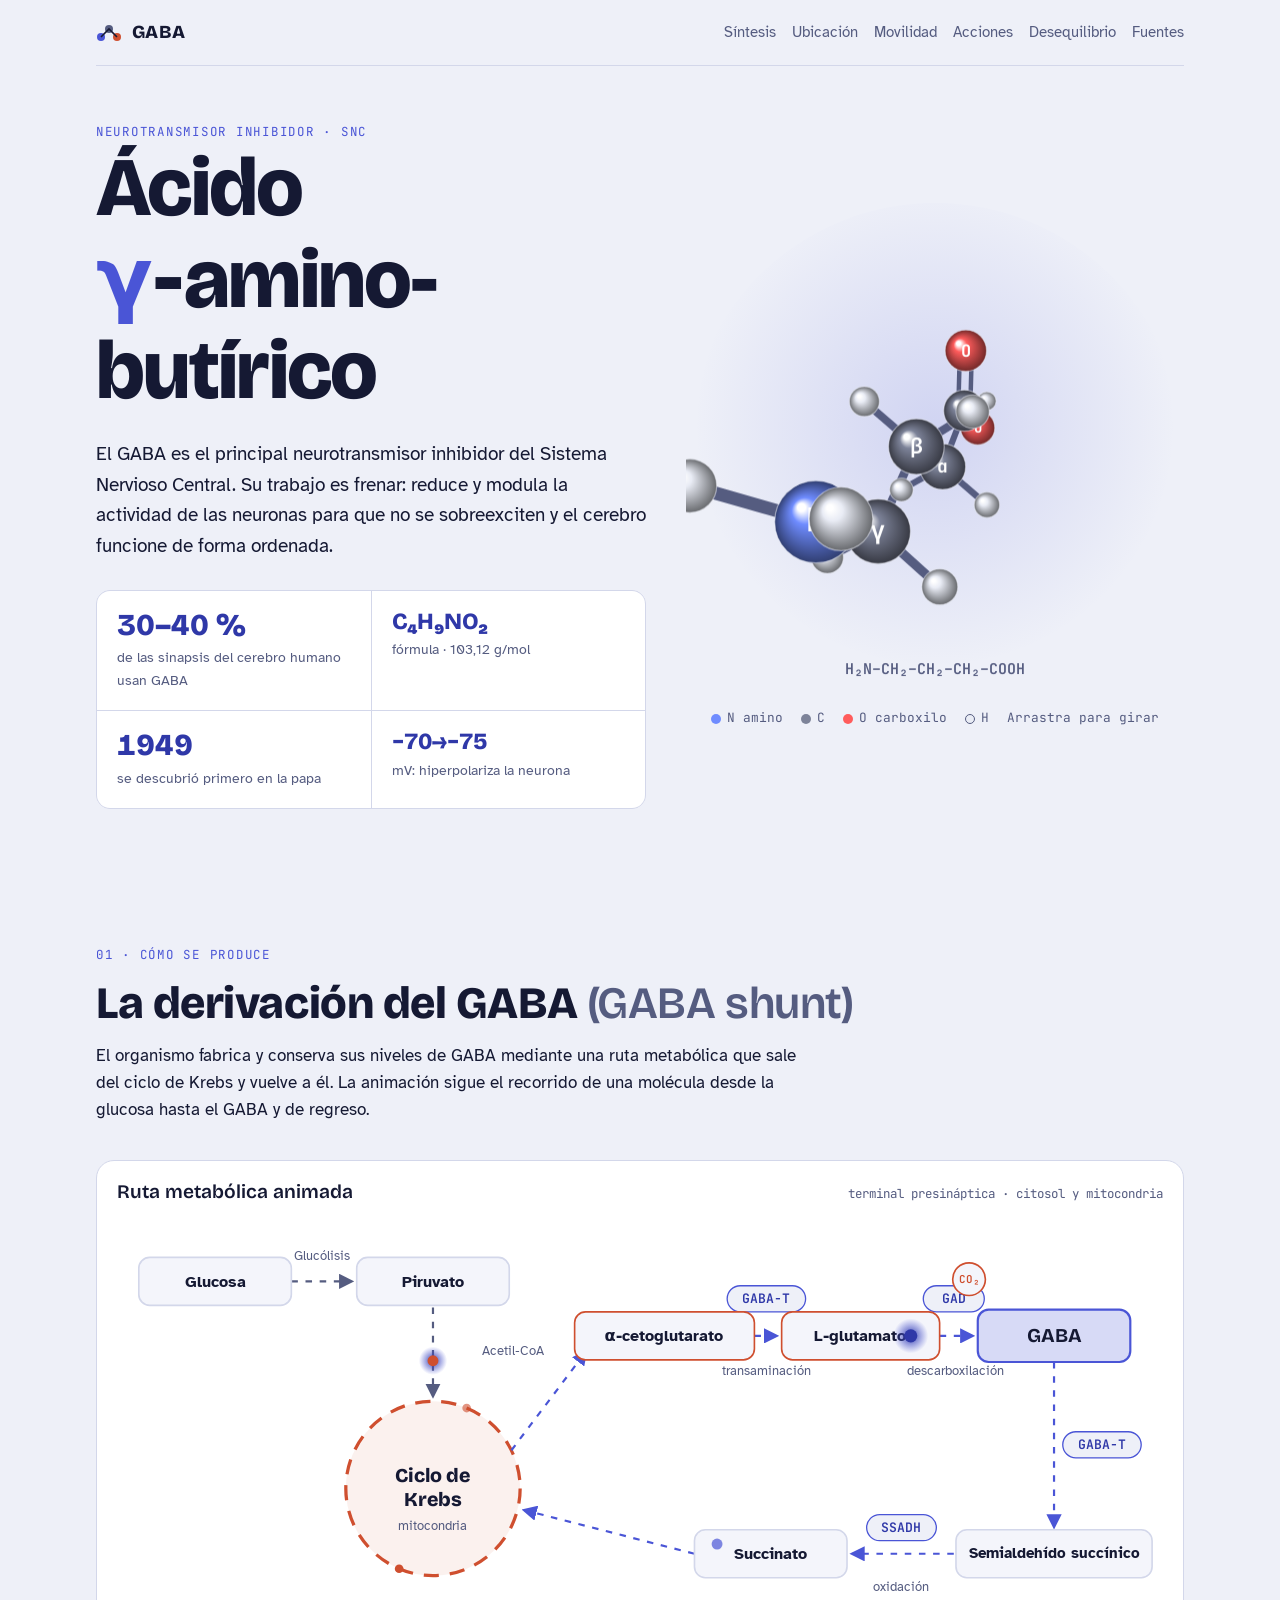
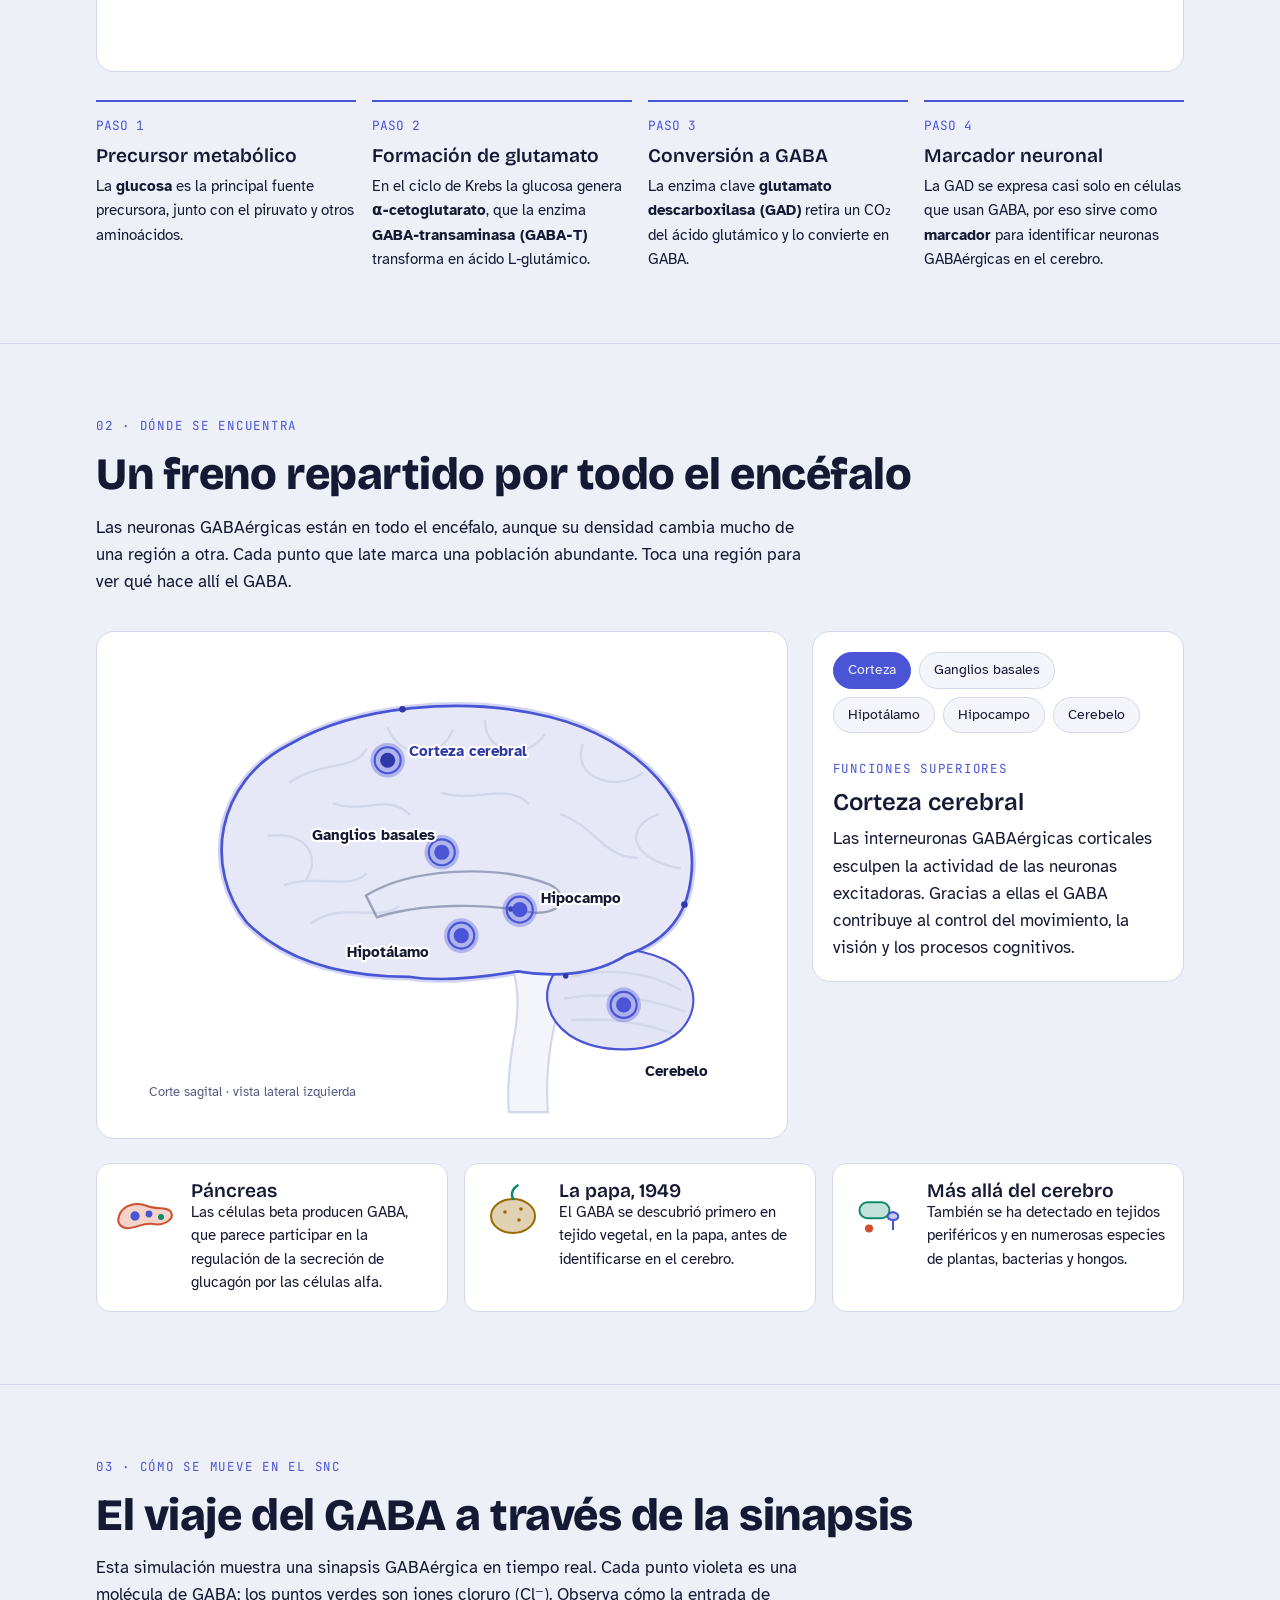
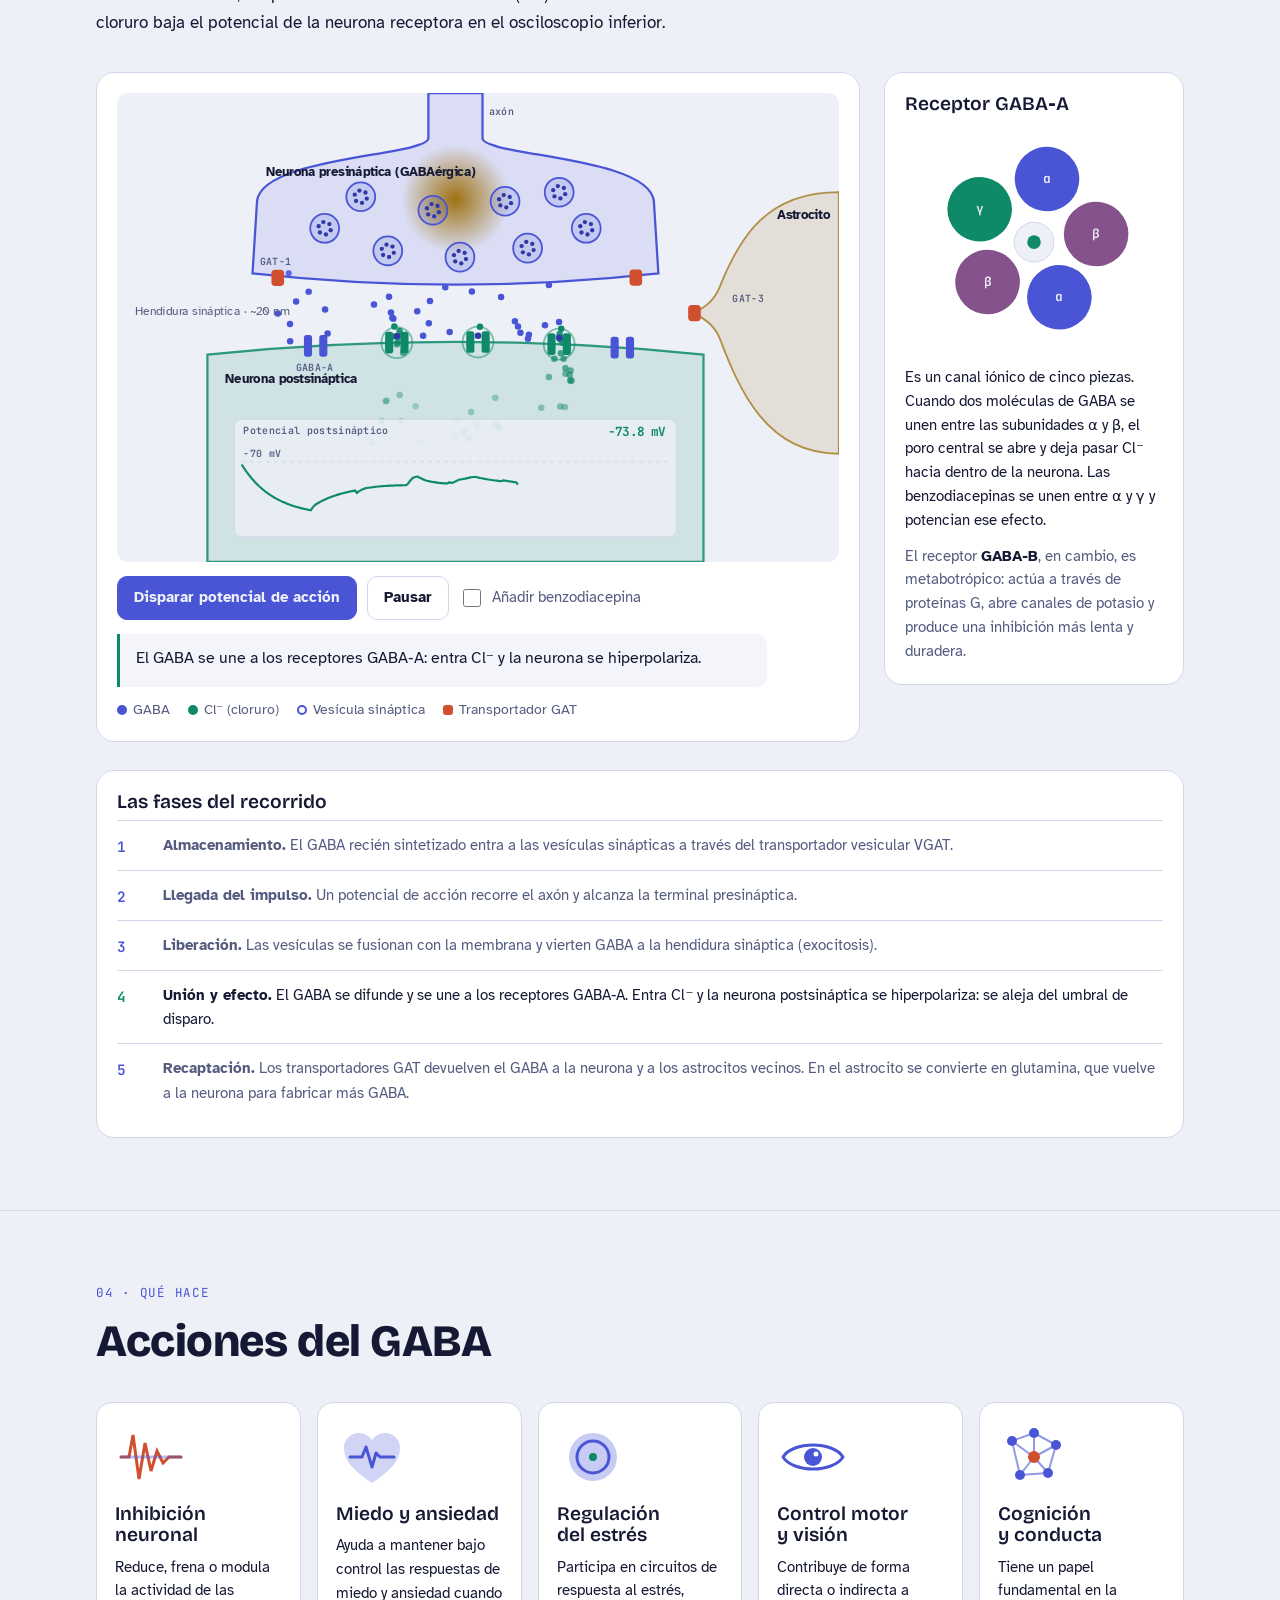
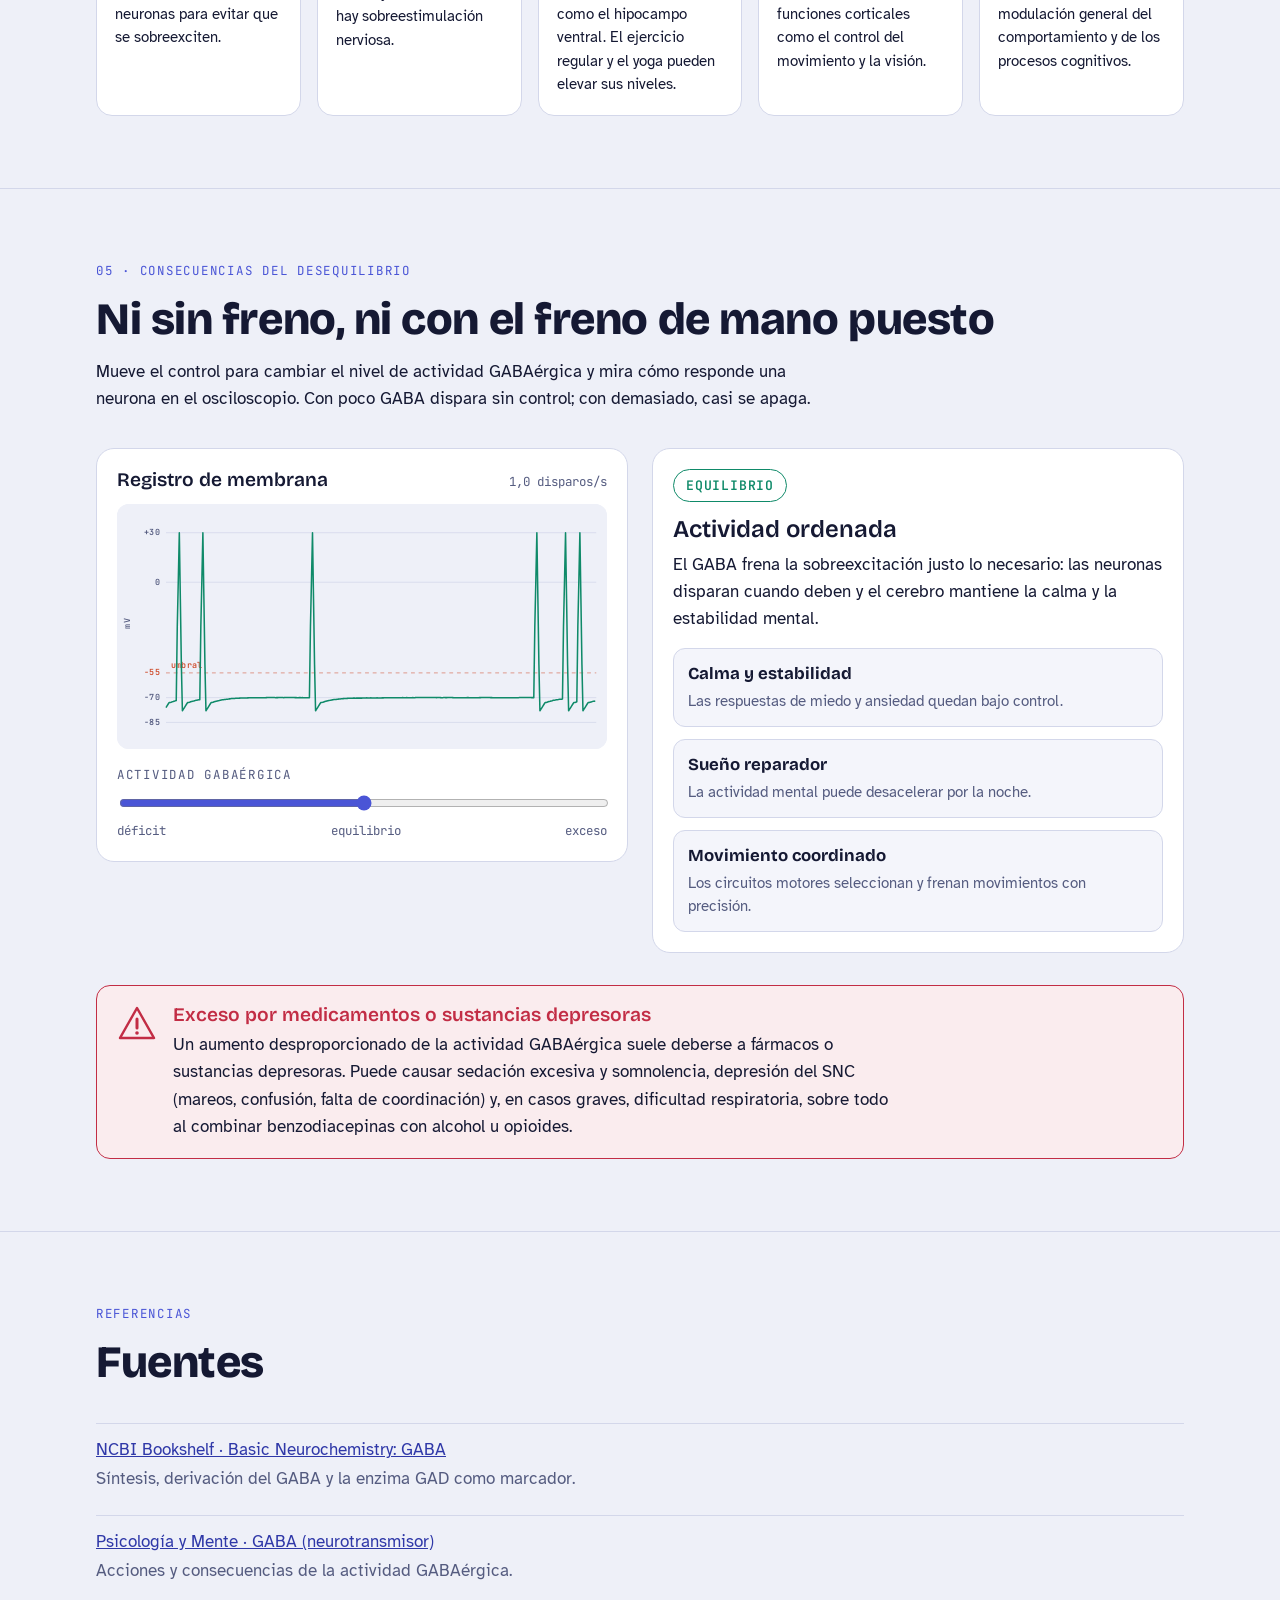
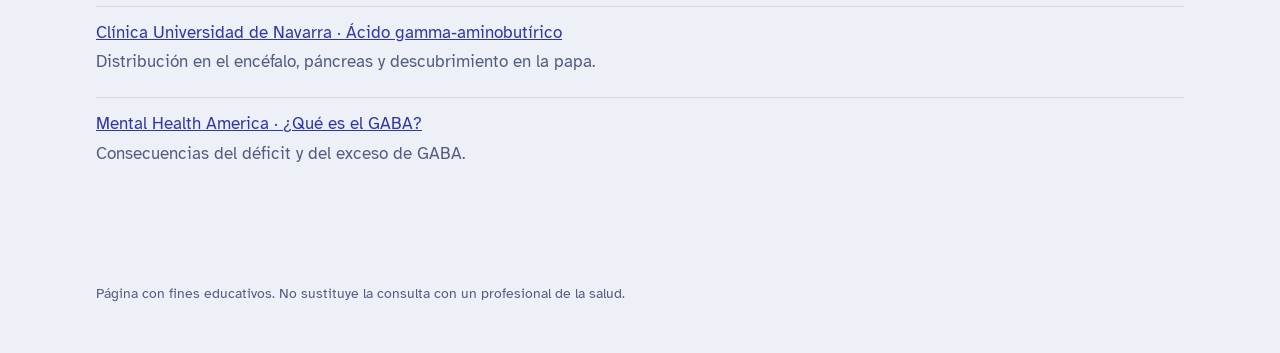
==== commit acba5eb5: "Agregar web informativa animada sobre el neurotransmisor GABA Co-Authored-By: Claude Opus 5.5 <norep" ====
--- a/index.html
+++ b/index.html
@@ -1,255 +1,950 @@
 <!doctype html>
 <html lang="es">
 <head>
-  <meta charset="utf-8">
-  <meta name="viewport" content="width=device-width, initial-scale=1, viewport-fit=cover">
-  <title>BACKWARD® Store</title>
-  <meta name="description" content="Tienda de BACKWARD®. Based in culture. Paga con Pago Móvil, Binance o efectivo.">
-  <meta name="theme-color" content="#151f32">
-  <link rel="preload" href="assets/fonts/archivo-italic.woff2" as="font" type="font/woff2" crossorigin>
-  <link rel="stylesheet" href="styles.css">
+<meta charset="utf-8">
+<meta name="viewport" content="width=device-width, initial-scale=1, viewport-fit=cover">
 </head>
-<body>
-  <a class="skip" href="#tienda">Saltar a la tienda</a>
-
-  <header class="bar" data-bar>
-    <a class="bar__mark" href="#top" aria-label="BACKWARD, inicio">BACKWARD<sup>®</sup></a>
-    <nav class="bar__nav" aria-label="Secciones">
-      <a href="#tienda">Tienda</a>
-      <a href="#culture">Culture</a>
-      <a href="#contacto">Contacto</a>
+<body style="margin:0">
+<title>GABA, el freno del cerebro</title>
+<meta name="claude:viewport-fit-sides" content="cover">
+<link rel="preconnect" href="https://fonts.googleapis.com">
+<link rel="preconnect" href="https://fonts.gstatic.com" crossorigin>
+<link rel="stylesheet" href="https://fonts.googleapis.com/css2?family=Bricolage+Grotesque:opsz,wght@12..96,400;12..96,600;12..96,800&family=Atkinson+Hyperlegible:ital,wght@0,400;0,700;1,400&family=JetBrains+Mono:wght@400;600&display=swap">
+<style>
+/* Layout: una sola columna editorial de 1120px; cada sección alterna texto y una lámina animada (molécula, ruta, cerebro, sinapsis, osciloscopio). */
+:root{
+  --bg:#0e1124;        /* noche índigo: fondo del tejido */
+  --surface:#161a33;   /* láminas */
+  --surface-2:#1d2242;
+  --line:#2c3360;
+  --fg:#e9ebf7;
+  --muted:#9ea4c7;
+  --gaba:#9fa9ff;      /* GABA: inhibición, periwinkle */
+  --gaba-strong:#c3c9ff;
+  --glu:#ff8f70;       /* glutamato: excitación, coral */
+  --cl:#6fe0bf;        /* ion cloruro */
+  --warn:#ffcf6b;
+  --danger:#ff7a8a;
+  --font-display:"Bricolage Grotesque", "Avenir Next", "Segoe UI", system-ui, sans-serif;
+  --font-body:"Atkinson Hyperlegible", "Segoe UI", system-ui, sans-serif;
+  --font-mono:"JetBrains Mono", ui-monospace, "SFMono-Regular", Menlo, monospace;
+  color-scheme:dark;
+}
+@media (prefers-color-scheme: light){
+  :root:not([data-theme="dark"]){
+    --bg:#eef0f8; --surface:#ffffff; --surface-2:#f4f5fb; --line:#d3d7ea;
+    --fg:#151933; --muted:#555c80; --gaba:#4a55d6; --gaba-strong:#2f38a8;
+    --glu:#cf4f2f; --cl:#0f8a69; --warn:#9a6a00; --danger:#c22d45;
+    color-scheme:light;
+  }
+}
+:root[data-theme="light"]{
+  --bg:#eef0f8; --surface:#ffffff; --surface-2:#f4f5fb; --line:#d3d7ea;
+  --fg:#151933; --muted:#555c80; --gaba:#4a55d6; --gaba-strong:#2f38a8;
+  --glu:#cf4f2f; --cl:#0f8a69; --warn:#9a6a00; --danger:#c22d45;
+  color-scheme:light;
+}
+
+*{box-sizing:border-box}
+body{background:var(--bg);color:var(--fg);font-family:var(--font-body);font-size:17px;line-height:1.6}
+.wrap{max-width:1120px;margin:0 auto;padding-left:max(16px, env(safe-area-inset-left, 0px));padding-right:max(16px, env(safe-area-inset-right, 0px))}
+h1,h2,h3{font-family:var(--font-display);line-height:1.1;text-wrap:balance;margin:0}
+h1{font-size:clamp(2.6rem,7vw,5.2rem);font-weight:800;letter-spacing:-.02em}
+h2{font-size:clamp(1.8rem,4vw,2.8rem);font-weight:800;letter-spacing:-.01em}
+h3{font-size:1.2rem;font-weight:600}
+p{margin:0;max-width:65ch}
+a{color:var(--gaba-strong)}
+a:focus-visible,button:focus-visible,input:focus-visible,.region:focus-visible{outline:2px solid var(--gaba);outline-offset:3px}
+.eyebrow{font-family:var(--font-mono);font-size:.78rem;letter-spacing:.14em;text-transform:uppercase;color:var(--gaba)}
+.mono{font-family:var(--font-mono)}
+.muted{color:var(--muted)}
+em.gaba{font-style:normal;color:var(--gaba-strong);font-weight:700}
+
+/* nav */
+.top{display:flex;flex-wrap:wrap;align-items:center;justify-content:space-between;gap:12px;padding-block:18px;border-bottom:1px solid var(--line)}
+.brand{font-family:var(--font-display);font-weight:800;font-size:1.15rem;letter-spacing:.02em;display:flex;align-items:center;gap:10px}
+.brand svg{width:26px;height:26px}
+.top nav{display:flex;flex-wrap:wrap;gap:4px 16px;font-size:.92rem}
+.top nav a{color:var(--muted);text-decoration:none}
+.top nav a:hover{color:var(--fg)}
+
+section{padding-block:72px;border-bottom:1px solid var(--line)}
+.section-head{display:grid;gap:14px;margin-bottom:36px}
+
+/* hero */
+.hero{display:grid;grid-template-columns:1.05fr .95fr;gap:40px;align-items:center;padding-block:56px 64px}
+.hero > *{min-width:0}
+.hero h1 .greek{color:var(--gaba)}
+.hero .lede{font-size:1.2rem;margin-top:22px}
+.mol-box{position:relative;background:radial-gradient(circle at 50% 45%, color-mix(in srgb, var(--gaba) 18%, transparent), transparent 65%);border-radius:50%;aspect-ratio:1/1;max-width:100%}
+#mol{width:100%;height:100%;display:block;cursor:grab;touch-action:none}
+#mol:active{cursor:grabbing}
+.mol-caption{display:flex;flex-wrap:wrap;justify-content:center;gap:6px 18px;font-family:var(--font-mono);font-size:.8rem;color:var(--muted);margin-top:8px;text-align:center}
+.legend-dot{display:inline-block;width:10px;height:10px;border-radius:50%;margin-right:6px;vertical-align:middle}
+
+.facts{display:grid;grid-template-columns:repeat(2,1fr);gap:1px;background:var(--line);border:1px solid var(--line);border-radius:14px;overflow:hidden;margin-top:8px}
+.fact{background:var(--surface);padding:18px 20px;display:grid;gap:4px;align-content:start}
+.fact b{font-family:var(--font-display);font-size:1.9rem;font-weight:800;color:var(--gaba-strong);font-variant-numeric:tabular-nums;line-height:1.1}
+.fact span{font-size:.9rem;color:var(--muted)}
+
+/* plates */
+.plate{background:var(--surface);border:1px solid var(--line);border-radius:18px;padding:20px}
+.plate-scroll{overflow-x:auto}
+.plate-title{display:flex;justify-content:space-between;flex-wrap:wrap;gap:8px;align-items:baseline;margin-bottom:12px}
+.plate-title .mono{font-size:.78rem;color:var(--muted)}
+
+/* síntesis */
+.shunt-svg{width:100%;min-width:720px;height:auto;display:block}
+.steps{display:grid;grid-template-columns:repeat(4,1fr);gap:16px;margin-top:28px}
+.step{display:grid;gap:8px;align-content:start;padding-top:14px;border-top:2px solid var(--gaba)}
+.step .n{font-family:var(--font-mono);font-size:.8rem;color:var(--gaba)}
+.step p{font-size:.95rem}
+svg text{font-family:var(--font-body)}
+.node rect{fill:var(--surface-2);stroke:var(--line);stroke-width:1.5}
+.node text{fill:var(--fg);font-size:15px;font-weight:700;text-anchor:middle;dominant-baseline:middle}
+.node.key rect{fill:color-mix(in srgb,var(--gaba) 22%,var(--surface));stroke:var(--gaba);stroke-width:2}
+.node.glu rect{stroke:var(--glu)}
+.enz rect{fill:var(--bg);stroke:var(--gaba);stroke-width:1.2}
+.enz text{fill:var(--gaba-strong);font-family:var(--font-mono);font-size:12px;font-weight:600;text-anchor:middle;dominant-baseline:middle}
+.flow{fill:none;stroke:var(--muted);stroke-width:2;stroke-dasharray:6 7;animation:dash 1.2s linear infinite}
+.flow.shunt{stroke:var(--gaba)}
+.note{fill:var(--muted);font-size:12px;text-anchor:middle}
+.krebs-ring{fill:none;stroke:var(--glu);stroke-width:3;stroke-dasharray:14 10;transform-box:fill-box;transform-origin:center;animation:spin 14s linear infinite}
+@keyframes dash{to{stroke-dashoffset:-26}}
+@keyframes spin{to{transform:rotate(360deg)}}
+.co2{animation:rise 3s ease-in infinite}
+@keyframes rise{0%{transform:translate(0,0);opacity:0}15%{opacity:1}100%{transform:translate(18px,-48px);opacity:0}}
+
+/* cerebro */
+.brain-grid{display:grid;grid-template-columns:1.3fr .7fr;gap:24px;align-items:start}
+.brain-grid > *{min-width:0}
+.brain-svg{width:100%;height:auto;display:block}
+.brain-outline{fill:color-mix(in srgb,var(--gaba) 8%,var(--surface-2));stroke:var(--gaba);stroke-width:2.5}
+.cortex-glow{fill:none;stroke:var(--gaba);stroke-width:7;opacity:.25;animation:breathe 4s ease-in-out infinite}
+.gyrus{fill:none;stroke:var(--line);stroke-width:2.2;stroke-linecap:round}
+.cereb{fill:color-mix(in srgb,var(--gaba) 10%,var(--surface-2));stroke:var(--gaba);stroke-width:2}
+.stem{fill:var(--surface-2);stroke:var(--line);stroke-width:2}
+@keyframes breathe{50%{opacity:.6}}
+.region{cursor:pointer}
+.region .core{fill:var(--gaba)}
+.region .halo{fill:var(--gaba);opacity:.35;transform-box:fill-box;transform-origin:center;animation:halo 2.6s ease-out infinite}
+.region .ring{fill:none;stroke:var(--gaba);stroke-width:2;transform-box:fill-box;transform-origin:center;animation:ripple 2.6s ease-out infinite}
+.region text{fill:var(--fg);font-size:14px;font-weight:700;paint-order:stroke;stroke:var(--surface);stroke-width:4px;stroke-linejoin:round}
+.region.on .core{fill:var(--gaba-strong)}
+.region.on text{fill:var(--gaba-strong)}
+@keyframes halo{0%{transform:scale(.6);opacity:.5}100%{transform:scale(1.6);opacity:0}}
+@keyframes ripple{0%{transform:scale(.4);opacity:.9}100%{transform:scale(2.2);opacity:0}}
+.spark{fill:var(--gaba-strong)}
+.region-list{display:flex;flex-wrap:wrap;gap:8px;margin-bottom:16px}
+.chip{font:inherit;font-size:.88rem;border:1px solid var(--line);background:var(--surface-2);color:var(--fg);border-radius:999px;padding:6px 14px;cursor:pointer}
+.chip[aria-pressed="true"]{background:var(--gaba);color:var(--bg);border-color:var(--gaba)}
+.region-card{display:grid;gap:10px}
+.region-card h3{font-size:1.5rem}
+.periphery{display:grid;grid-template-columns:repeat(3,1fr);gap:16px;margin-top:24px}
+.peri{display:grid;grid-template-columns:64px 1fr;gap:14px;align-items:start;padding:16px;border:1px solid var(--line);border-radius:14px;background:var(--surface)}
+.peri > div{min-width:0}
+.peri svg{width:64px;height:64px}
+.peri p{font-size:.92rem}
+
+/* sinapsis */
+.syn-grid{display:grid;grid-template-columns:1fr 300px;gap:24px;align-items:start}
+.syn-grid > *{min-width:0}
+#syn{width:100%;aspect-ratio:800/520;display:block;border-radius:12px;background:var(--bg)}
+.controls{display:flex;flex-wrap:wrap;gap:10px;align-items:center;margin-top:14px}
+.btn{font:inherit;font-weight:700;font-size:.92rem;border-radius:10px;padding:9px 16px;cursor:pointer;border:1px solid var(--gaba);background:var(--gaba);color:var(--bg)}
+.btn.ghost{background:transparent;color:var(--fg);border-color:var(--line)}
+.toggle{display:flex;align-items:center;gap:8px;font-size:.92rem;color:var(--muted)}
+.toggle input{accent-color:var(--gaba);width:18px;height:18px}
+.caption{margin-top:14px;padding:12px 16px;border-left:3px solid var(--cl);background:var(--surface-2);border-radius:0 10px 10px 0;font-size:.98rem;min-height:3.4em}
+.legend{display:flex;flex-wrap:wrap;gap:6px 18px;font-size:.85rem;color:var(--muted);margin-top:12px}
+.receptor-card{display:grid;gap:12px}
+.receptor-card svg{width:100%;max-width:260px;height:auto;margin:0 auto;display:block}
+.sub{stroke:var(--surface);stroke-width:3}
+.sub.a{fill:var(--gaba)}
+.sub.b{fill:color-mix(in srgb,var(--gaba) 55%,var(--glu))}
+.sub.g{fill:var(--cl)}
+.sub-label{fill:var(--bg);font-family:var(--font-mono);font-size:13px;font-weight:600;text-anchor:middle;dominant-baseline:middle}
+.pore-ion{fill:var(--cl)}
+.timeline{display:grid;gap:0;margin:0;padding:0;list-style:none;counter-reset:t}
+.timeline li{display:grid;grid-template-columns:34px 1fr;gap:12px;padding:12px 0;border-top:1px solid var(--line);font-size:.95rem}
+.timeline li::before{counter-increment:t;content:counter(t);font-family:var(--font-mono);font-weight:600;color:var(--gaba);font-size:.9rem;padding-top:2px}
+.timeline li.active::before{color:var(--cl)}
+.timeline li.active{color:var(--fg)}
+.timeline li{color:var(--muted)}
+.mini-steps{margin-top:28px}
+
+/* acciones */
+.actions{display:grid;grid-template-columns:repeat(5,1fr);gap:16px}
+.action{display:grid;gap:10px;align-content:start;padding:18px;border:1px solid var(--line);border-radius:16px;background:var(--surface)}
+.action svg{width:72px;height:72px}
+.action p{font-size:.92rem}
+.ic-stroke{fill:none;stroke:var(--gaba);stroke-width:3;stroke-linecap:round;stroke-linejoin:round}
+.ic-fill{fill:var(--gaba)}
+.ic-glu{fill:none;stroke:var(--glu);stroke-width:3;stroke-linecap:round}
+.damp{animation:damp 3s ease-in-out infinite;transform-box:fill-box;transform-origin:center}
+@keyframes damp{0%,100%{transform:scaleY(1)}55%{transform:scaleY(.2)}}
+.breath{animation:breathc 5s ease-in-out infinite;transform-box:fill-box;transform-origin:center}
+@keyframes breathc{50%{transform:scale(.6)}}
+.pupil{animation:look 4s ease-in-out infinite}
+@keyframes look{0%,100%{transform:translateX(0)}30%{transform:translateX(-7px)}65%{transform:translateX(7px)}}
+.blink{animation:blink 4s infinite;transform-box:fill-box;transform-origin:center}
+@keyframes blink{0%,46%,54%,100%{transform:scaleY(1)}50%{transform:scaleY(.1)}}
+.net-node{fill:var(--gaba);animation:node 2.4s ease-in-out infinite}
+.net-node:nth-child(2){animation-delay:.4s}.net-node:nth-child(3){animation-delay:.8s}.net-node:nth-child(4){animation-delay:1.2s}.net-node:nth-child(5){animation-delay:1.6s}
+@keyframes node{50%{fill:var(--cl)}}
+.limb{animation:limb 2.4s ease-in-out infinite;transform-origin:36px 30px}
+@keyframes limb{50%{transform:rotate(-24deg)}}
+
+/* equilibrio */
+.bal-grid{display:grid;grid-template-columns:1fr 1fr;gap:24px;align-items:start}
+.bal-grid > *{min-width:0}
+#scope{width:100%;aspect-ratio:16/8;display:block;border-radius:12px;background:var(--bg)}
+.slider-row{display:grid;gap:8px;margin-top:16px}
+.slider-row input{width:100%;accent-color:var(--gaba)}
+.scale-labels{display:flex;justify-content:space-between;font-family:var(--font-mono);font-size:.78rem;color:var(--muted)}
+.state{display:inline-flex;align-items:center;gap:8px;font-family:var(--font-mono);font-size:.82rem;font-weight:600;letter-spacing:.06em;text-transform:uppercase;padding:5px 12px;border-radius:999px;border:1px solid currentColor}
+.state.low{color:var(--glu)}
+.state.ok{color:var(--cl)}
+.state.high{color:var(--gaba)}
+.cons{display:grid;gap:12px;margin:16px 0 0;padding:0;list-style:none}
+.cons li{display:grid;gap:2px;padding:12px 14px;border-radius:12px;background:var(--surface-2);border:1px solid var(--line)}
+.cons li b{font-family:var(--font-display);font-size:1.05rem}
+.cons li span{font-size:.93rem;color:var(--muted)}
+.warnbox{margin-top:32px;display:grid;grid-template-columns:auto 1fr;gap:16px;align-items:start;padding:18px 20px;border:1px solid var(--danger);border-radius:14px;background:color-mix(in srgb,var(--danger) 9%,var(--surface))}
+.warnbox > div{min-width:0}
+.warnbox svg{width:40px;height:40px}
+.warnbox h3{color:var(--danger);margin-bottom:6px}
+
+/* fuentes */
+.sources{display:grid;gap:10px;margin:0;padding:0;list-style:none}
+.sources li{display:grid;grid-template-columns:1fr;gap:2px;padding:12px 0;border-top:1px solid var(--line)}
+.sources a{word-break:break-word}
+footer{padding-block:32px 48px;font-size:.88rem;color:var(--muted)}
+
+@media (max-width:900px){
+  .hero,.brain-grid,.syn-grid,.bal-grid{grid-template-columns:1fr}
+  .mol-box{max-width:420px;margin:0 auto;width:100%}
+  .actions{grid-template-columns:repeat(2,1fr)}
+  .steps,.periphery{grid-template-columns:repeat(2,1fr)}
+  .facts{grid-template-columns:repeat(2,1fr)}
+}
+@media (max-width:520px){
+  .steps,.periphery,.actions{grid-template-columns:1fr}
+  section{padding-block:52px}
+}
+@media (prefers-reduced-motion: reduce){
+  *,*::before,*::after{animation:none!important;transition:none!important}
+}
+</style>
+
+<div class="wrap">
+  <header class="top">
+    <div class="brand">
+      <svg viewBox="0 0 26 26" aria-hidden="true"><circle cx="5" cy="17" r="4" fill="var(--gaba)"/><circle cx="13" cy="9" r="4" fill="var(--muted)"/><circle cx="21" cy="17" r="4" fill="var(--glu)"/><path d="M5 17 13 9 21 17" stroke="var(--fg)" stroke-width="1.6" fill="none"/></svg>
+      GABA
+    </div>
+    <nav aria-label="Secciones">
+      <a href="#sintesis">Síntesis</a>
+      <a href="#ubicacion">Ubicación</a>
+      <a href="#sinapsis">Movilidad</a>
+      <a href="#acciones">Acciones</a>
+      <a href="#equilibrio">Desequilibrio</a>
+      <a href="#fuentes">Fuentes</a>
     </nav>
-    <a class="round" href="#catalogo" data-search-jump aria-label="Buscar productos">
-      <svg viewBox="0 0 24 24" aria-hidden="true"><circle cx="10.5" cy="10.5" r="6"/><path d="m15 15 4.5 4.5"/></svg>
-    </a>
-    <a class="bagpill" href="#carrito" aria-label="Carrito, 0 productos" data-bag>
-      <svg viewBox="0 0 24 24" aria-hidden="true"><path d="M5.5 8h13l-1 12h-11l-1-12Z"/><path d="M9 8V6.5a3 3 0 0 1 6 0V8"/></svg>
-      <span data-bag-count>0</span>
-    </a>
   </header>
 
-  <main id="top">
-    <!-- Banner: la foto de campaña trae el titular y el botón incrustados -->
-    <section class="banner" aria-labelledby="banner-title">
-      <h1 id="banner-title" class="sr-only">Based in culture</h1>
-      <img class="banner__photo" src="assets/img/banner.jpg" width="1920" height="960"
-           alt="Persona caminando por la calle con un jean BACKWARD de lavado claro. Texto: Based in culture.">
-      <a class="banner__hit" href="#tienda">Order new</a>
-    </section>
-
-    <div class="tape" aria-hidden="true">
-      <div class="tape__track" data-backward>
-        <span>Inspired By Culture</span><i>©</i><span>EST.23</span><i>©</i><span>Art and aesthetics</span><i>©</i>
-        <span>Inspired By Culture</span><i>©</i><span>EST.23</span><i>©</i><span>Art and aesthetics</span><i>©</i>
-        <span>Inspired By Culture</span><i>©</i><span>EST.23</span><i>©</i><span>Art and aesthetics</span><i>©</i>
-      </div>
-    </div>
-
-    <section id="tienda" class="shop" aria-label="Tienda">
-      <!-- Colores como categorías -->
-      <ul class="chips" data-chips aria-label="Filtrar por color"></ul>
-
-      <!-- Fila: tarjeta de título + productos -->
-      <div class="rail" aria-labelledby="rail-title">
-        <div class="rail__title">
-          <h2 id="rail-title">Boxy <br>T&#8209;shirts</h2>
-          <a class="pillbtn pillbtn--dark" href="#catalogo">Ver todo <span class="pillbtn__dot" aria-hidden="true"><svg viewBox="0 0 20 20"><path d="M7 5l5 5-5 5"/></svg></span></a>
+  <!-- HERO -->
+  <div class="hero">
+    <div>
+      <p class="eyebrow">Neurotransmisor inhibidor · SNC</p>
+      <h1>Ácido <span class="greek">γ</span>‑amino&shy;butírico</h1>
+      <p class="lede">El GABA es el principal neurotransmisor inhibidor del Sistema Nervioso Central. Su trabajo es frenar: reduce y modula la actividad de las neuronas para que no se sobreexciten y el cerebro funcione de forma ordenada.</p>
+      <div class="facts" style="margin-top:28px">
+        <div class="fact"><b>30–40 %</b><span>de las sinapsis del cerebro humano usan GABA</span></div>
+        <div class="fact"><b class="mono" style="font-size:1.45rem">C₄H₉NO₂</b><span>fórmula · 103,12 g/mol</span></div>
+        <div class="fact"><b>1949</b><span>se descubrió primero en la papa</span></div>
+        <div class="fact"><b class="mono" style="font-size:1.45rem">−70→−75</b><span>mV: hiperpolariza la neurona</span></div>
+      </div>
+    </div>
+    <div>
+      <div class="mol-box">
+        <canvas id="mol" role="img" aria-label="Modelo 3D animado de la molécula de GABA: un grupo amino, tres carbonos metileno y un grupo carboxilo"></canvas>
+      </div>
+      <div class="mol-caption">
+        <span><i class="legend-dot" style="background:#6f8cff"></i>N amino</span>
+        <span><i class="legend-dot" style="background:#7d8399"></i>C</span>
+        <span><i class="legend-dot" style="background:#ff5c5c"></i>O carboxilo</span>
+        <span><i class="legend-dot" style="background:#e9ecf5;border:1px solid var(--muted)"></i>H</span>
+        <span>Arrastra para girar</span>
+      </div>
+    </div>
+  </div>
+</div>
+
+<!-- SÍNTESIS -->
+<section id="sintesis">
+  <div class="wrap">
+    <div class="section-head">
+      <p class="eyebrow">01 · Cómo se produce</p>
+      <h2>La derivación del GABA <span class="muted" style="font-weight:600">(GABA shunt)</span></h2>
+      <p>El organismo fabrica y conserva sus niveles de GABA mediante una ruta metabólica que sale del ciclo de Krebs y vuelve a él. La animación sigue el recorrido de una molécula desde la glucosa hasta el GABA y de regreso.</p>
+    </div>
+
+    <div class="plate">
+      <div class="plate-title"><h3>Ruta metabólica animada</h3><span class="mono">terminal presináptica · citosol y mitocondria</span></div>
+      <div class="plate-scroll">
+        <svg class="shunt-svg" id="shunt" viewBox="0 0 960 400" role="img" aria-label="Diagrama animado de la derivación del GABA: glucosa, piruvato, ciclo de Krebs, alfa-cetoglutarato, glutamato, GABA, semialdehído succínico, succinato y regreso al ciclo de Krebs">
+          <defs>
+            <marker id="arr" viewBox="0 0 10 10" refX="8" refY="5" markerWidth="7" markerHeight="7" orient="auto-start-reverse"><path d="M0 0 10 5 0 10z" fill="var(--muted)"/></marker>
+            <marker id="arrg" viewBox="0 0 10 10" refX="8" refY="5" markerWidth="7" markerHeight="7" orient="auto-start-reverse"><path d="M0 0 10 5 0 10z" fill="var(--gaba)"/></marker>
+            <radialGradient id="dotg"><stop offset="0" stop-color="var(--gaba-strong)"/><stop offset="1" stop-color="var(--gaba)" stop-opacity="0"/></radialGradient>
+          </defs>
+
+          <!-- flechas de entrada -->
+          <path class="flow" d="M160 60 H215" marker-end="url(#arr)"/>
+          <text class="note" x="188" y="40">Glucólisis</text>
+          <path class="flow" d="M290 84 V165" marker-end="url(#arr)"/>
+          <text class="note" x="335" y="128" style="text-anchor:start">Acetil‑CoA</text>
+
+          <!-- Krebs -->
+          <circle cx="290" cy="250" r="80" fill="color-mix(in srgb,var(--glu) 8%,transparent)"/>
+          <circle class="krebs-ring" cx="290" cy="250" r="80"/>
+          <text x="290" y="244" text-anchor="middle" style="fill:var(--fg);font-family:var(--font-display);font-weight:800;font-size:18px">Ciclo de</text>
+          <text x="290" y="266" text-anchor="middle" style="fill:var(--fg);font-family:var(--font-display);font-weight:800;font-size:18px">Krebs</text>
+          <text x="290" y="288" text-anchor="middle" class="note">mitocondria</text>
+
+          <!-- derivación -->
+          <path class="flow shunt" d="M362 215 L430 125"  marker-end="url(#arrg)"/>
+          <path class="flow shunt" d="M585 110 H605" marker-end="url(#arrg)"/>
+          <path class="flow shunt" d="M755 110 H785" marker-end="url(#arrg)"/>
+          <path class="flow shunt" d="M860 134 V285" marker-end="url(#arrg)"/>
+          <path class="flow shunt" d="M768 310 H675" marker-end="url(#arrg)"/>
+          <path class="flow shunt" d="M530 310 L374 270" marker-end="url(#arrg)"/>
+
+          <!-- enzimas -->
+          <g class="enz"><rect x="560" y="64" width="72" height="24" rx="12"/><text x="596" y="77">GABA‑T</text></g>
+          <text class="note" x="596" y="146">transaminación</text>
+          <g class="enz"><rect x="740" y="64" width="56" height="24" rx="12"/><text x="768" y="77">GAD</text></g>
+          <text class="note" x="770" y="146">descarboxilación</text>
+          <g class="co2"><circle cx="782" cy="58" r="15" fill="var(--surface-2)" stroke="var(--glu)" stroke-width="1.5"/><text x="782" y="59" text-anchor="middle" dominant-baseline="middle" style="fill:var(--glu);font-family:var(--font-mono);font-size:10px;font-weight:600">CO₂</text></g>
+          <g class="enz"><rect x="868" y="198" width="72" height="24" rx="12"/><text x="904" y="211">GABA‑T</text></g>
+          <g class="enz"><rect x="688" y="274" width="64" height="24" rx="12"/><text x="720" y="287">SSADH</text></g>
+          <text class="note" x="720" y="344">oxidación</text>
+
+          <!-- nodos -->
+          <g class="node"><rect x="20" y="38" width="140" height="44" rx="10"/><text x="90" y="61">Glucosa</text></g>
+          <g class="node"><rect x="220" y="38" width="140" height="44" rx="10"/><text x="290" y="61">Piruvato</text></g>
+          <g class="node glu"><rect x="420" y="88" width="165" height="44" rx="10"/><text x="502" y="111">α‑cetoglutarato</text></g>
+          <g class="node glu"><rect x="610" y="88" width="145" height="44" rx="10"/><text x="682" y="111">L‑glutamato</text></g>
+          <g class="node key"><rect x="790" y="86" width="140" height="48" rx="10"/><text x="860" y="111" style="font-size:18px;font-family:var(--font-display)">GABA</text></g>
+          <g class="node"><rect x="770" y="288" width="180" height="44" rx="10"/><text x="860" y="311" style="font-size:13.5px">Semialdehído succínico</text></g>
+          <g class="node"><rect x="530" y="288" width="140" height="44" rx="10"/><text x="600" y="311">Succinato</text></g>
+
+          <!-- partículas en movimiento -->
+          <g>
+            <circle r="13" fill="url(#dotg)"><animateMotion dur="3.2s" repeatCount="indefinite" path="M90 60 L290 60 L290 170"/></circle>
+            <circle r="5" fill="var(--glu)"><animateMotion dur="3.2s" repeatCount="indefinite" path="M90 60 L290 60 L290 170"/></circle>
+          </g>
+          <g>
+            <circle r="16" fill="url(#dotg)"><animateMotion dur="9s" repeatCount="indefinite" path="M362 215 L502 110 L682 110 L860 110 L860 310 L600 310 L368 268 A80 80 0 0 0 362 215"/></circle>
+            <circle r="6" fill="var(--gaba-strong)"><animateMotion dur="9s" repeatCount="indefinite" path="M362 215 L502 110 L682 110 L860 110 L860 310 L600 310 L368 268 A80 80 0 0 0 362 215"/></circle>
+            <circle r="5" fill="var(--gaba)" opacity=".7"><animateMotion dur="9s" begin="-4.5s" repeatCount="indefinite" path="M362 215 L502 110 L682 110 L860 110 L860 310 L600 310 L368 268 A80 80 0 0 0 362 215"/></circle>
+          </g>
+          <g>
+            <circle r="4" fill="var(--glu)"><animateMotion dur="5s" repeatCount="indefinite" path="M290 170 A80 80 0 1 1 289.9 170"/></circle>
+            <circle r="4" fill="var(--glu)" opacity=".6"><animateMotion dur="5s" begin="-2.5s" repeatCount="indefinite" path="M290 170 A80 80 0 1 1 289.9 170"/></circle>
+          </g>
+        </svg>
+      </div>
+    </div>
+
+    <div class="steps">
+      <div class="step"><span class="n">PASO 1</span><h3>Precursor metabólico</h3><p>La <b>glucosa</b> es la principal fuente precursora, junto con el piruvato y otros aminoácidos.</p></div>
+      <div class="step"><span class="n">PASO 2</span><h3>Formación de glutamato</h3><p>En el ciclo de Krebs la glucosa genera <b>α‑cetoglutarato</b>, que la enzima <b>GABA‑transaminasa (GABA‑T)</b> transforma en ácido L‑glutámico.</p></div>
+      <div class="step"><span class="n">PASO 3</span><h3>Conversión a GABA</h3><p>La enzima clave <b>glutamato descarboxilasa (GAD)</b> retira un CO₂ del ácido glutámico y lo convierte en GABA.</p></div>
+      <div class="step"><span class="n">PASO 4</span><h3>Marcador neuronal</h3><p>La GAD se expresa casi solo en células que usan GABA, por eso sirve como <b>marcador</b> para identificar neuronas GABAérgicas en el cerebro.</p></div>
+    </div>
+  </div>
+</section>
+
+<!-- UBICACIÓN -->
+<section id="ubicacion">
+  <div class="wrap">
+    <div class="section-head">
+      <p class="eyebrow">02 · Dónde se encuentra</p>
+      <h2>Un freno repartido por todo el encéfalo</h2>
+      <p>Las neuronas GABAérgicas están en todo el encéfalo, aunque su densidad cambia mucho de una región a otra. Cada punto que late marca una población abundante. Toca una región para ver qué hace allí el GABA.</p>
+    </div>
+
+    <div class="brain-grid">
+      <div class="plate">
+        <svg class="brain-svg" id="brain" viewBox="0 0 600 430" role="img" aria-label="Corte sagital animado del encéfalo con las regiones ricas en neuronas GABAérgicas marcadas con pulsos">
+          <path class="cortex-glow" d="M120 250C80 200 90 120 160 85C220 50 320 40 400 60C480 80 540 140 530 210C525 250 500 270 470 280C440 300 400 300 370 295C340 300 300 305 270 300C220 300 160 290 120 250Z"/>
+          <path class="stem" d="M360 282C372 300 372 330 366 360C362 385 360 405 362 425L398 425C396 400 398 372 404 345C410 318 410 298 404 284Z"/>
+          <path class="cereb" d="M402 300C420 272 470 268 506 284C536 298 540 330 520 350C496 372 446 372 418 354C398 340 392 318 402 300Z"/>
+          <path class="gyrus" d="M420 300C450 292 490 294 520 312M414 320C446 314 486 318 524 332M420 340C452 338 484 342 512 352"/>
+          <path class="brain-outline" d="M120 250C80 200 90 120 160 85C220 50 320 40 400 60C480 80 540 140 530 210C525 250 500 270 470 280C440 300 400 300 370 295C340 300 300 305 270 300C220 300 160 290 120 250Z"/>
+          <path class="gyrus" d="M160 120C190 100 220 110 230 90M250 70C262 100 300 100 310 72M340 64C340 95 380 100 395 76M430 86C420 116 460 130 485 112M500 150C470 160 470 190 520 200M140 170C170 165 190 185 175 210M200 140C230 150 250 130 270 150M300 130C330 140 360 120 380 140M410 150C440 160 450 190 480 190M180 250C210 230 240 250 260 235M155 215C185 205 215 220 230 205"/>
+          <path class="gyrus" style="stroke:var(--muted);opacity:.5" d="M230 225C270 200 350 195 400 215C420 225 410 245 380 240C340 232 280 232 240 245Z"/>
+
+          <!-- chispas que viajan por la corteza -->
+          <circle class="spark" r="3"><animateMotion dur="7s" repeatCount="indefinite" path="M120 250C80 200 90 120 160 85C220 50 320 40 400 60C480 80 540 140 530 210C525 250 500 270 470 280"/></circle>
+          <circle class="spark" r="3"><animateMotion dur="7s" begin="-3.5s" repeatCount="indefinite" path="M120 250C80 200 90 120 160 85C220 50 320 40 400 60C480 80 540 140 530 210C525 250 500 270 470 280"/></circle>
+          <circle class="spark" r="2.5"><animateMotion dur="3s" repeatCount="indefinite" path="M300 190L330 250L370 235"/></circle>
+          <circle class="spark" r="2.5"><animateMotion dur="4s" repeatCount="indefinite" path="M330 250L450 320"/></circle>
+
+          <g class="region" data-r="corteza" tabindex="0" role="button" aria-label="Corteza cerebral">
+            <circle class="halo" cx="250" cy="100" r="16"/><circle class="ring" cx="250" cy="100" r="12"/><circle class="core" cx="250" cy="100" r="7"/>
+            <text x="270" y="96">Corteza cerebral</text>
+          </g>
+          <g class="region" data-r="ganglios" tabindex="0" role="button" aria-label="Ganglios basales">
+            <circle class="halo" cx="300" cy="185" r="16" style="animation-delay:.5s"/><circle class="ring" cx="300" cy="185" r="12" style="animation-delay:.5s"/><circle class="core" cx="300" cy="185" r="7"/>
+            <text x="180" y="174">Ganglios basales</text>
+          </g>
+          <g class="region" data-r="hipotalamo" tabindex="0" role="button" aria-label="Hipotálamo">
+            <circle class="halo" cx="318" cy="262" r="16" style="animation-delay:1s"/><circle class="ring" cx="318" cy="262" r="12" style="animation-delay:1s"/><circle class="core" cx="318" cy="262" r="7"/>
+            <text x="212" y="282">Hipotálamo</text>
+          </g>
+          <g class="region" data-r="hipocampo" tabindex="0" role="button" aria-label="Hipocampo">
+            <circle class="halo" cx="372" cy="238" r="16" style="animation-delay:1.5s"/><circle class="ring" cx="372" cy="238" r="12" style="animation-delay:1.5s"/><circle class="core" cx="372" cy="238" r="7"/>
+            <text x="392" y="232">Hipocampo</text>
+          </g>
+          <g class="region" data-r="cerebelo" tabindex="0" role="button" aria-label="Cerebelo">
+            <circle class="halo" cx="468" cy="326" r="16" style="animation-delay:2s"/><circle class="ring" cx="468" cy="326" r="12" style="animation-delay:2s"/><circle class="core" cx="468" cy="326" r="7"/>
+            <text x="488" y="392">Cerebelo</text>
+          </g>
+          <text x="30" y="410" class="note" style="text-anchor:start">Corte sagital · vista lateral izquierda</text>
+        </svg>
+      </div>
+
+      <div class="plate region-card">
+        <div class="region-list" role="group" aria-label="Regiones">
+          <button class="chip" data-r="corteza" aria-pressed="true">Corteza</button>
+          <button class="chip" data-r="ganglios" aria-pressed="false">Ganglios basales</button>
+          <button class="chip" data-r="hipotalamo" aria-pressed="false">Hipotálamo</button>
+          <button class="chip" data-r="hipocampo" aria-pressed="false">Hipocampo</button>
+          <button class="chip" data-r="cerebelo" aria-pressed="false">Cerebelo</button>
         </div>
-        <ul class="rail__list" data-rail></ul>
-      </div>
-
-      <!-- Producto destacado -->
-      <a class="feature" data-feature></a>
-
-      <!-- Catálogo completo -->
-      <div id="catalogo" class="catalog">
-        <header class="catalog__head">
-          <h2 class="catalog__title">Catálogo</h2>
-          <label class="search">
-            <span class="sr-only">Buscar productos</span>
-            <svg viewBox="0 0 24 24" aria-hidden="true"><circle cx="10.5" cy="10.5" r="6"/><path d="m15 15 4.5 4.5"/></svg>
-            <input id="search" type="search" placeholder="Buscar por color o diseño" autocomplete="off">
-          </label>
-        </header>
-        <ul class="grid" data-grid></ul>
-        <p class="catalog__empty" data-empty hidden>No encontramos nada con ese nombre. Prueba con un color: "red", "navy", "white"…</p>
-      </div>
-    </section>
-
-    <section id="culture" class="culture" aria-labelledby="culture-title">
-      <div class="culture__inner">
-        <h2 id="culture-title" class="display display--light">Art and<br>aesthetics.</h2>
-        <ul class="threads">
-          <li>
-            <a href="https://www.instagram.com/backward.ve/">
-              <img src="assets/img/hl-collabs.jpg" alt="" width="240" height="240" loading="lazy">
-              <span class="threads__name">Collabs</span>
-              <span class="threads__note">Proyectos con artistas y espacios.</span>
-            </a>
-          </li>
-          <li>
-            <a href="https://www.instagram.com/backward.ve/">
-              <img src="assets/img/hl-fam.jpg" alt="" width="240" height="240" loading="lazy">
-              <span class="threads__name">Fam</span>
-              <span class="threads__note">La gente que lo lleva puesto.</span>
-            </a>
-          </li>
-          <li>
-            <a href="https://www.instagram.com/backward.ve/">
-              <img src="assets/img/hl-culture.jpg" alt="" width="240" height="240" loading="lazy">
-              <span class="threads__name">Culture</span>
-              <span class="threads__note">Lo que nos inspira.</span>
-            </a>
-          </li>
-        </ul>
-      </div>
-    </section>
-
-    <section id="contacto" class="close" aria-labelledby="close-title">
-      <h2 id="close-title" class="close__title">¿Dudas con tu talla?<br><em>Escríbenos.</em></h2>
-      <ul class="channels">
-        <li><a href="https://ig.me/m/backward.ve"><span>Instagram</span><span>@backward.ve</span></a></li>
-        <li><a href="https://beacons.ai/backward"><span>WhatsApp</span><span>beacons.ai/backward</span></a></li>
-        <li><a href="https://www.threads.net/@backward.ve"><span>Threads</span><span>@backward.ve</span></a></li>
-        <li><a href="https://www.instagram.com/backward.ve/"><span>Backstage</span><span>Canal de difusión</span></a></li>
-      </ul>
-    </section>
-  </main>
-
-  <footer class="foot">
-    <span class="foot__mark">BACKWARD<sup>®</sup></span>
-    <span>© Inspired By Culture. EST.23</span>
-  </footer>
-
-  <!-- ===== Producto ===== -->
-  <div class="view" data-view="producto" hidden role="dialog" aria-modal="true" aria-label="Producto">
-    <div class="topbar">
-      <a class="round round--light" href="#tienda" aria-label="Volver a la tienda"><svg viewBox="0 0 24 24" aria-hidden="true"><path d="M15 5 8 12l7 7"/></svg></a>
-      <span class="topbar__spacer"></span>
-      <button type="button" class="round round--light" data-share aria-label="Copiar enlace del producto"><svg viewBox="0 0 24 24" aria-hidden="true"><path d="M14 5h5v5M19 5l-8 8M17 14v5H5V7h5"/></svg></button>
-      <button type="button" class="round round--light" data-fav aria-pressed="false" aria-label="Guardar en favoritos"><svg viewBox="0 0 24 24" aria-hidden="true"><path d="M12 20s-7-4.4-7-10a4 4 0 0 1 7-2.6A4 4 0 0 1 19 10c0 5.6-7 10-7 10Z"/></svg></button>
-    </div>
-    <div class="pdp">
-      <div class="stage" data-stage>
-        <img class="stage__ghost stage__ghost--l" data-ghost-l alt="" aria-hidden="true">
-        <img class="stage__main" data-p-img alt="">
-        <img class="stage__ghost stage__ghost--r" data-ghost-r alt="" aria-hidden="true">
-        <button type="button" class="round round--light stage__nav stage__nav--prev" data-nav="-1" aria-label="Foto anterior"><svg viewBox="0 0 24 24" aria-hidden="true"><path d="M15 5 8 12l7 7"/></svg></button>
-        <button type="button" class="round round--light stage__nav stage__nav--next" data-nav="1" aria-label="Foto siguiente"><svg viewBox="0 0 24 24" aria-hidden="true"><path d="m9 5 7 7-7 7"/></svg></button>
-        <div class="dots" data-dots></div>
-      </div>
-      <div class="pdp__info">
-        <span class="tag" data-p-tag>Boxy fit</span>
-        <div class="pdp__row">
-          <h2 class="pdp__name" data-p-name></h2>
-          <p class="pdp__price" data-p-price></p>
+        <p class="eyebrow" id="r-tag">Región</p>
+        <h3 id="r-name">Corteza cerebral</h3>
+        <p id="r-text"></p>
+      </div>
+    </div>
+
+    <div class="periphery">
+      <div class="peri">
+        <svg viewBox="0 0 64 64" aria-hidden="true"><path d="M6 36C10 24 24 22 34 26C44 30 54 26 58 32C62 40 50 46 40 44C30 42 20 50 12 48C6 46 4 42 6 36Z" fill="color-mix(in srgb,var(--glu) 25%,transparent)" stroke="var(--glu)" stroke-width="2"/><circle cx="22" cy="36" r="4" fill="var(--gaba)"><animate attributeName="r" values="3;5;3" dur="2s" repeatCount="indefinite"/></circle><circle cx="36" cy="34" r="4" fill="var(--gaba)"><animate attributeName="r" values="3;5;3" dur="2s" begin=".6s" repeatCount="indefinite"/></circle><circle cx="48" cy="37" r="3" fill="var(--cl)"/></svg>
+        <div><h3>Páncreas</h3><p>Las células beta producen GABA, que parece participar en la regulación de la secreción de glucagón por las células alfa.</p></div>
+      </div>
+      <div class="peri">
+        <svg viewBox="0 0 64 64" aria-hidden="true"><ellipse cx="32" cy="36" rx="22" ry="17" fill="color-mix(in srgb,var(--warn) 30%,transparent)" stroke="var(--warn)" stroke-width="2"/><circle cx="24" cy="32" r="1.8" fill="var(--warn)"/><circle cx="38" cy="40" r="1.8" fill="var(--warn)"/><circle cx="40" cy="29" r="1.8" fill="var(--warn)"/><path d="M32 19C30 12 34 8 38 6" fill="none" stroke="var(--cl)" stroke-width="2.5" stroke-linecap="round"><animateTransform attributeName="transform" type="rotate" values="-8 32 19;8 32 19;-8 32 19" dur="3s" repeatCount="indefinite"/></path></svg>
+        <div><h3>La papa, 1949</h3><p>El GABA se descubrió primero en tejido vegetal, en la papa, antes de identificarse en el cerebro.</p></div>
+      </div>
+      <div class="peri">
+        <svg viewBox="0 0 64 64" aria-hidden="true"><rect x="10" y="22" width="30" height="16" rx="8" fill="color-mix(in srgb,var(--cl) 25%,transparent)" stroke="var(--cl)" stroke-width="2"><animateTransform attributeName="transform" type="translate" values="0 0;4 2;0 0" dur="3s" repeatCount="indefinite"/></rect><path d="M44 50V40M44 40C38 40 36 34 44 32C52 34 50 40 44 40Z" fill="color-mix(in srgb,var(--gaba) 30%,transparent)" stroke="var(--gaba)" stroke-width="2"/><circle cx="20" cy="50" r="4" fill="var(--glu)"><animate attributeName="cy" values="50;46;50" dur="2.4s" repeatCount="indefinite"/></circle></svg>
+        <div><h3>Más allá del cerebro</h3><p>También se ha detectado en tejidos periféricos y en numerosas especies de plantas, bacterias y hongos.</p></div>
+      </div>
+    </div>
+  </div>
+</section>
+
+<!-- SINAPSIS -->
+<section id="sinapsis">
+  <div class="wrap">
+    <div class="section-head">
+      <p class="eyebrow">03 · Cómo se mueve en el SNC</p>
+      <h2>El viaje del GABA a través de la sinapsis</h2>
+      <p>Esta simulación muestra una sinapsis GABAérgica en tiempo real. Cada punto violeta es una molécula de GABA; los puntos verdes son iones cloruro (Cl⁻). Observa cómo la entrada de cloruro baja el potencial de la neurona receptora en el osciloscopio inferior.</p>
+    </div>
+
+    <div class="syn-grid">
+      <div class="plate">
+        <canvas id="syn" role="img" aria-label="Simulación animada de una sinapsis GABAérgica: liberación de GABA desde vesículas, unión a receptores GABA-A, entrada de cloruro y recaptación por transportadores"></canvas>
+        <div class="controls">
+          <button class="btn" id="fire" type="button">Disparar potencial de acción</button>
+          <button class="btn ghost" id="pause" type="button">Pausar</button>
+          <label class="toggle" for="benzo"><input type="checkbox" id="benzo"> Añadir benzodiacepina</label>
         </div>
-        <p class="pdp__desc" data-p-desc></p>
-        <p class="pdp__pays">Paga con <span class="pay pay--movil">Pago Móvil</span><span class="pay pay--binance">Binance</span><span class="pay pay--cash">Efectivo</span></p>
-        <p class="form-error" data-p-error hidden>Elige una talla para continuar.</p>
-        <div class="pdp__actions">
-          <label class="select">
-            <span class="sr-only">Talla</span>
-            <select id="size" data-p-size></select>
-            <svg viewBox="0 0 24 24" aria-hidden="true"><path d="m7 10 5 5 5-5"/></svg>
-          </label>
-          <button class="pillbtn pillbtn--dark pillbtn--wide" type="button" data-add>Agregar al carrito</button>
+        <p class="caption" id="syn-cap">Reposo: las vesículas se rellenan de GABA mediante el transportador VGAT.</p>
+        <div class="legend">
+          <span><i class="legend-dot" style="background:var(--gaba)"></i>GABA</span>
+          <span><i class="legend-dot" style="background:var(--cl)"></i>Cl⁻ (cloruro)</span>
+          <span><i class="legend-dot" style="background:transparent;border:2px solid var(--gaba)"></i>Vesícula sináptica</span>
+          <span><i class="legend-dot" style="background:var(--glu);border-radius:3px"></i>Transportador GAT</span>
         </div>
       </div>
+
+      <div class="plate receptor-card">
+        <h3>Receptor GABA‑A</h3>
+        <svg viewBox="0 0 260 230" role="img" aria-label="Receptor GABA-A animado: cinco subunidades alrededor de un poro por el que pasan iones cloruro">
+          <g id="pent" style="transform-origin:130px 115px">
+            <g><circle class="sub a" cx="130" cy="52" r="34"/><text class="sub-label" x="130" y="52">α</text></g>
+            <g><circle class="sub b" cx="190" cy="96" r="34"/><text class="sub-label" x="190" y="96">β</text></g>
+            <g><circle class="sub a" cx="167" cy="166" r="34"/><text class="sub-label" x="167" y="166">α</text></g>
+            <g><circle class="sub b" cx="93" cy="166" r="34"/><text class="sub-label" x="93" y="166">β</text></g>
+            <g><circle class="sub g" cx="70" cy="96" r="34"/><text class="sub-label" x="70" y="96">γ</text></g>
+          </g>
+          <circle cx="130" cy="117" r="20" fill="var(--bg)" stroke="var(--line)"/>
+          <circle class="pore-ion" cx="130" cy="117" r="5"><animate attributeName="r" values="0;7;0" dur="1.4s" repeatCount="indefinite"/><animate attributeName="opacity" values="1;.2;1" dur="1.4s" repeatCount="indefinite"/></circle>
+          <circle class="pore-ion" cx="130" cy="117" r="4"><animate attributeName="r" values="0;7;0" dur="1.4s" begin=".7s" repeatCount="indefinite"/></circle>
+        </svg>
+        <p style="font-size:.93rem">Es un canal iónico de cinco piezas. Cuando dos moléculas de GABA se unen entre las subunidades α y β, el poro central se abre y deja pasar Cl⁻ hacia dentro de la neurona. Las benzodiacepinas se unen entre α y γ y potencian ese efecto.</p>
+        <p style="font-size:.93rem" class="muted">El receptor <b style="color:var(--fg)">GABA‑B</b>, en cambio, es metabotrópico: actúa a través de proteínas G, abre canales de potasio y produce una inhibición más lenta y duradera.</p>
+      </div>
+    </div>
+
+    <div class="mini-steps plate">
+      <h3 style="margin-bottom:8px">Las fases del recorrido</h3>
+      <ol class="timeline" id="phases">
+        <li data-p="0"><span><b>Almacenamiento.</b> El GABA recién sintetizado entra a las vesículas sinápticas a través del transportador vesicular VGAT.</span></li>
+        <li data-p="1"><span><b>Llegada del impulso.</b> Un potencial de acción recorre el axón y alcanza la terminal presináptica.</span></li>
+        <li data-p="2"><span><b>Liberación.</b> Las vesículas se fusionan con la membrana y vierten GABA a la hendidura sináptica (exocitosis).</span></li>
+        <li data-p="3"><span><b>Unión y efecto.</b> El GABA se difunde y se une a los receptores GABA‑A. Entra Cl⁻ y la neurona postsináptica se hiperpolariza: se aleja del umbral de disparo.</span></li>
+        <li data-p="4"><span><b>Recaptación.</b> Los transportadores GAT devuelven el GABA a la neurona y a los astrocitos vecinos. En el astrocito se convierte en glutamina, que vuelve a la neurona para fabricar más GABA.</span></li>
+      </ol>
     </div>
   </div>
-
-  <!-- ===== Carrito ===== -->
-  <div class="view view--gray" data-view="carrito" hidden role="dialog" aria-modal="true" aria-label="Carrito">
-    <div class="topbar">
-      <a class="round round--light" href="#tienda" aria-label="Seguir comprando"><svg viewBox="0 0 24 24" aria-hidden="true"><path d="M15 5 8 12l7 7"/></svg></a>
-      <h2 class="topbar__title">Carrito</h2>
-      <span class="topbar__count" data-cart-count></span>
-    </div>
-    <div class="sheet-body">
-      <ul class="rows" data-lines></ul>
-      <p class="empty" data-cart-empty hidden>Tu carrito está vacío. <a href="#tienda">Ir a la tienda</a></p>
-      <label class="field" for="ubicacion">
-        <span class="field__label">Ubicación para el delivery</span>
-        <textarea id="ubicacion" rows="3" placeholder="Ciudad, urbanización, calle y un punto de referencia. Ej.: Caracas, Los Samanes…"></textarea>
-      </label>
-    </div>
-    <div class="checkout">
-      <div class="checkout__sum">
-        <span>Subtotal</span>
-        <strong data-t-total></strong>
-        <small>Delivery por acordar</small>
-      </div>
-      <p class="form-error" data-cart-error hidden></p>
-      <button class="pillbtn pillbtn--dark" type="button" data-checkout>Pagar</button>
+</section>
+
+<!-- ACCIONES -->
+<section id="acciones">
+  <div class="wrap">
+    <div class="section-head">
+      <p class="eyebrow">04 · Qué hace</p>
+      <h2>Acciones del GABA</h2>
+    </div>
+    <div class="actions">
+      <div class="action">
+        <svg viewBox="0 0 72 72" aria-hidden="true"><g class="damp"><path class="ic-glu" d="M6 36L14 36L18 14L24 58L30 22L36 50L42 30L48 42L54 36L66 36"/></g><path class="ic-stroke" d="M6 36H66" opacity=".4"/></svg>
+        <h3>Inhibición neuronal</h3>
+        <p>Reduce, frena o modula la actividad de las neuronas para evitar que se sobreexciten.</p>
+      </div>
+      <div class="action">
+        <svg viewBox="0 0 72 72" aria-hidden="true"><path class="ic-fill" style="opacity:.25" d="M36 62C18 50 8 40 8 27C8 18 15 12 23 12C29 12 33 15 36 19C39 15 43 12 49 12C57 12 64 18 64 27C64 40 54 50 36 62Z"/><g class="damp" style="animation-duration:2.2s"><path class="ic-stroke" d="M14 36H26L30 26L36 46L40 32L44 36H58"/></g></svg>
+        <h3>Miedo y ansiedad</h3>
+        <p>Ayuda a mantener bajo control las respuestas de miedo y ansiedad cuando hay sobreestimulación nerviosa.</p>
+      </div>
+      <div class="action">
+        <svg viewBox="0 0 72 72" aria-hidden="true"><circle class="ic-fill breath" cx="36" cy="36" r="24" style="opacity:.3"/><circle class="ic-stroke breath" cx="36" cy="36" r="16"/><circle cx="36" cy="36" r="4" fill="var(--cl)"/></svg>
+        <h3>Regulación del estrés</h3>
+        <p>Participa en circuitos de respuesta al estrés, como el hipocampo ventral. El ejercicio regular y el yoga pueden elevar sus niveles.</p>
+      </div>
+      <div class="action">
+        <svg viewBox="0 0 72 72" aria-hidden="true"><g class="blink"><path class="ic-stroke" d="M6 36C16 20 56 20 66 36C56 52 16 52 6 36Z"/><g class="pupil"><circle cx="36" cy="36" r="9" class="ic-fill"/><circle cx="39" cy="33" r="2.5" fill="var(--surface)"/></g></g></svg>
+        <h3>Control motor y visión</h3>
+        <p>Contribuye de forma directa o indirecta a funciones corticales como el control del movimiento y la visión.</p>
+      </div>
+      <div class="action">
+        <svg viewBox="0 0 72 72" aria-hidden="true"><path class="ic-stroke" style="stroke-width:2;opacity:.6" d="M14 20L36 12L58 24L50 52L22 54L14 20L36 36L58 24M36 36L50 52M36 36L22 54M36 12L36 36"/><g><circle class="net-node" cx="14" cy="20" r="5"/><circle class="net-node" cx="36" cy="12" r="5"/><circle class="net-node" cx="58" cy="24" r="5"/><circle class="net-node" cx="50" cy="52" r="5"/><circle class="net-node" cx="22" cy="54" r="5"/></g><circle cx="36" cy="36" r="6" fill="var(--glu)"/></svg>
+        <h3>Cognición y conducta</h3>
+        <p>Tiene un papel fundamental en la modulación general del comportamiento y de los procesos cognitivos.</p>
+      </div>
     </div>
   </div>
-
-  <!-- ===== Métodos de pago ===== -->
-  <div class="view view--gray" data-view="pago" hidden role="dialog" aria-modal="true" aria-label="Métodos de pago">
-    <div class="topbar">
-      <a class="round round--light" href="#carrito" aria-label="Volver al carrito"><svg viewBox="0 0 24 24" aria-hidden="true"><path d="M15 5 8 12l7 7"/></svg></a>
-      <h2 class="topbar__title">Método de pago</h2>
-      <span class="topbar__spacer"></span>
-    </div>
-    <div class="sheet-body">
-      <ul class="rows">
-        <li><a class="row row--link" href="#pago-movil"><span class="pay pay--movil pay--lg">Pago Móvil</span><span class="row__main"><small>Transferencia en bolívares</small><strong>Pago Móvil</strong></span><span class="row__end" data-amt-bs></span></a></li>
-        <li><a class="row row--link" href="#binance"><span class="pay pay--binance pay--lg">Binance</span><span class="row__main"><small>Binance Pay en USDT</small><strong>Binance</strong></span><span class="row__end" data-amt-usdt></span></a></li>
-        <li><a class="row row--link" href="#efectivo"><span class="pay pay--cash pay--lg">Efectivo</span><span class="row__main"><small>Pagas al recibir</small><strong>Efectivo</strong></span><span class="row__end" data-amt-usd></span></a></li>
-      </ul>
-      <ul class="mini" data-mini></ul>
-    </div>
-    <div class="checkout checkout--info">
-      <div class="checkout__sum"><span>Total</span><strong data-t-total></strong><small>Delivery por acordar</small></div>
+</section>
+
+<!-- EQUILIBRIO -->
+<section id="equilibrio">
+  <div class="wrap">
+    <div class="section-head">
+      <p class="eyebrow">05 · Consecuencias del desequilibrio</p>
+      <h2>Ni sin freno, ni con el freno de mano puesto</h2>
+      <p>Mueve el control para cambiar el nivel de actividad GABAérgica y mira cómo responde una neurona en el osciloscopio. Con poco GABA dispara sin control; con demasiado, casi se apaga.</p>
+    </div>
+
+    <div class="bal-grid">
+      <div class="plate">
+        <div class="plate-title"><h3>Registro de membrana</h3><span class="mono" id="rate">— disparos/s</span></div>
+        <canvas id="scope" role="img" aria-label="Osciloscopio animado del potencial de membrana de una neurona según el nivel de GABA"></canvas>
+        <div class="slider-row">
+          <label for="lvl" class="eyebrow" style="color:var(--muted)">Actividad GABAérgica</label>
+          <input type="range" id="lvl" min="0" max="100" value="50">
+          <div class="scale-labels"><span>déficit</span><span>equilibrio</span><span>exceso</span></div>
+        </div>
+      </div>
+
+      <div class="plate">
+        <span class="state ok" id="state-chip">Equilibrio</span>
+        <h3 id="state-title" style="margin-top:14px;font-size:1.5rem">Actividad ordenada</h3>
+        <p id="state-intro" style="margin-top:8px"></p>
+        <ul class="cons" id="cons"></ul>
+      </div>
+    </div>
+
+    <div class="warnbox">
+      <svg viewBox="0 0 40 40" aria-hidden="true"><path d="M20 4L37 34H3Z" fill="none" stroke="var(--danger)" stroke-width="2.5" stroke-linejoin="round"/><path d="M20 15V24" stroke="var(--danger)" stroke-width="3" stroke-linecap="round"/><circle cx="20" cy="29" r="1.8" fill="var(--danger)"/></svg>
+      <div>
+        <h3>Exceso por medicamentos o sustancias depresoras</h3>
+        <p>Un aumento desproporcionado de la actividad GABAérgica suele deberse a fármacos o sustancias depresoras. Puede causar sedación excesiva y somnolencia, depresión del SNC (mareos, confusión, falta de coordinación) y, en casos graves, dificultad respiratoria, sobre todo al combinar benzodiacepinas con alcohol u opioides.</p>
+      </div>
     </div>
   </div>
-
-  <!-- ===== Datos del método ===== -->
-  <div class="view view--gray" data-view="metodo" hidden role="dialog" aria-modal="true" aria-label="Datos de pago">
-    <div class="topbar">
-      <a class="round round--light" href="#pago" aria-label="Volver a métodos de pago"><svg viewBox="0 0 24 24" aria-hidden="true"><path d="M15 5 8 12l7 7"/></svg></a>
-      <h2 class="topbar__title" data-m-title></h2>
-      <span class="topbar__spacer"></span>
-    </div>
-    <div class="sheet-body">
-      <div class="paycard">
-        <p class="paycard__head" data-m-head></p>
-        <dl class="paydata" data-m-data></dl>
-      </div>
-      <p class="note" data-m-note></p>
-      <p class="note note--soft" data-send-hint></p>
-    </div>
-    <div class="checkout">
-      <div class="checkout__sum"><span>Total</span><strong data-t-total></strong><small>Pedido <b data-m-id></b></small></div>
-      <button class="pillbtn pillbtn--dark" type="button" data-send>
-        Enviar comprobante
-        <svg viewBox="0 0 24 24" aria-hidden="true"><path d="M21 3 10 14M21 3l-7 18-4-7-7-4 18-7Z"/></svg>
-      </button>
-    </div>
+</section>
+
+<!-- FUENTES -->
+<section id="fuentes" style="border-bottom:0">
+  <div class="wrap">
+    <div class="section-head"><p class="eyebrow">Referencias</p><h2>Fuentes</h2></div>
+    <ul class="sources">
+      <li><a href="https://www.ncbi.nlm.nih.gov/books/NBK27979/" target="_blank" rel="noopener">NCBI Bookshelf · Basic Neurochemistry: GABA</a><span class="muted">Síntesis, derivación del GABA y la enzima GAD como marcador.</span></li>
+      <li><a href="https://psicologiaymente.com/neurociencias/gaba-neurotransmisor" target="_blank" rel="noopener">Psicología y Mente · GABA (neurotransmisor)</a><span class="muted">Acciones y consecuencias de la actividad GABAérgica.</span></li>
+      <li><a href="https://www.cun.es/diccionario-medico/terminos/acido-gammaaminobutirico" target="_blank" rel="noopener">Clínica Universidad de Navarra · Ácido gamma‑aminobutírico</a><span class="muted">Distribución en el encéfalo, páncreas y descubrimiento en la papa.</span></li>
+      <li><a href="https://mhanational.org/es/resources/what-is-gaba/" target="_blank" rel="noopener">Mental Health America · ¿Qué es el GABA?</a><span class="muted">Consecuencias del déficit y del exceso de GABA.</span></li>
+    </ul>
   </div>
-
-  <!-- ===== Pedido ===== -->
-  <div class="sheet-wrap" data-view="pedido" hidden role="dialog" aria-modal="true" aria-labelledby="order-title">
-    <div class="order-sheet">
-      <span class="order-sheet__icon">
-        <svg viewBox="0 0 64 64" aria-hidden="true"><path d="M32 6 54 18v28L32 58 10 46V18L32 6Z"/><path d="M10 18l22 12 22-12M32 30v28M21 12l22 12v9"/></svg>
-      </span>
-      <h2 id="order-title">Pedido en proceso</h2>
-      <p class="order-sheet__id">Pedido <strong data-o-id></strong></p>
-      <ol class="track">
-        <li class="is-done">Comprobante enviado</li>
-        <li class="is-now">Verificando pago</li>
-        <li>Pedido enviado</li>
-      </ol>
-      <p class="note note--soft">Te escribimos por el mismo chat cuando confirmemos el pago y tu pedido salga.</p>
-      <a class="pillbtn pillbtn--dark" href="#tienda" data-done>Volver a la tienda</a>
-    </div>
-  </div>
-
-  <div class="toast" data-toast role="status" aria-live="polite" hidden></div>
-
-  <script src="config.js"></script>
-  <script src="app.js"></script>
+</section>
+
+<div class="wrap"><footer>Página con fines educativos. No sustituye la consulta con un profesional de la salud.</footer></div>
+
+<script>
+(function(){
+const reduce = matchMedia('(prefers-reduced-motion: reduce)').matches;
+let C = {};
+function readColors(){
+  const s = getComputedStyle(document.documentElement);
+  ['bg','surface','surface-2','line','fg','muted','gaba','gaba-strong','glu','cl','warn','danger'].forEach(k=>C[k]=s.getPropertyValue('--'+k).trim());
+}
+readColors();
+matchMedia('(prefers-color-scheme: dark)').addEventListener('change', readColors);
+new MutationObserver(readColors).observe(document.documentElement,{attributes:true,attributeFilter:['data-theme']});
+
+function fitCanvas(cv, w, h){
+  const dpr = Math.min(window.devicePixelRatio||1, 2);
+  const r = cv.getBoundingClientRect();
+  const W = Math.max(1, Math.round(r.width*dpr)), H = Math.max(1, Math.round(r.height*dpr));
+  if(cv.width!==W||cv.height!==H){cv.width=W;cv.height=H;}
+  const ctx = cv.getContext('2d');
+  const s = Math.min(W/w, H/h);
+  ctx.setTransform(s,0,0,s,(W-w*s)/2,(H-h*s)/2);
+  return ctx;
+}
+function hexA(col, a){
+  // acepta #rrggbb
+  if(!col || col[0]!=='#') return col;
+  const n = parseInt(col.slice(1),16);
+  return `rgba(${n>>16&255},${n>>8&255},${n&255},${a})`;
+}
+
+/* ---------- Molécula 3D ---------- */
+const mol = document.getElementById('mol');
+const atoms = [
+  {e:'N', p:[-3.1, 0.4, 0]},
+  {e:'C', p:[-1.9,-0.4, 0], g:'γ'},
+  {e:'C', p:[-0.6, 0.4, 0], g:'β'},
+  {e:'C', p:[ 0.6,-0.4, 0], g:'α'},
+  {e:'C', p:[ 1.9, 0.4, 0]},
+  {e:'O', p:[ 1.9, 1.65,0]},
+  {e:'O', p:[ 3.05,-0.3,0]},
+  {e:'H', p:[ 3.85, 0.2,0]},
+  {e:'H', p:[-3.75, 0.95, 0.8]},
+  {e:'H', p:[-3.75, 0.95,-0.8]},
+  {e:'H', p:[-1.9,-1.05, 0.9]},{e:'H', p:[-1.9,-1.05,-0.9]},
+  {e:'H', p:[-0.6, 1.05, 0.9]},{e:'H', p:[-0.6, 1.05,-0.9]},
+  {e:'H', p:[ 0.6,-1.05, 0.9]},{e:'H', p:[ 0.6,-1.05,-0.9]},
+];
+const bonds = [[0,1],[1,2],[2,3],[3,4],[4,5,2],[4,6],[6,7],[0,8],[0,9],[1,10],[1,11],[2,12],[2,13],[3,14],[3,15]];
+const EL = {N:{c:'#6f8cff',r:.42},C:{c:'#7d8399',r:.44},O:{c:'#ff5c5c',r:.42},H:{c:'#e9ecf5',r:.24}};
+let ay=0.6, ax=0.35, drag=null, molVel=0.006;
+mol.addEventListener('pointerdown',e=>{drag={x:e.clientX,y:e.clientY};mol.setPointerCapture(e.pointerId)});
+mol.addEventListener('pointermove',e=>{if(!drag)return;ay+=(e.clientX-drag.x)*0.01;ax+=(e.clientY-drag.y)*0.01;ax=Math.max(-1.3,Math.min(1.3,ax));drag={x:e.clientX,y:e.clientY};drawMol()});
+mol.addEventListener('pointerup',()=>drag=null);
+mol.addEventListener('pointercancel',()=>drag=null);
+function drawMol(t){
+  const ctx = fitCanvas(mol, 500, 500);
+  ctx.clearRect(-500,-500,1500,1500);
+  const ca=Math.cos(ay), sa=Math.sin(ay), cb=Math.cos(ax), sb=Math.sin(ax);
+  const bob = t? Math.sin(t/900)*0.12 : 0;
+  const P = atoms.map(a=>{
+    let [x,y,z]=a.p; x-=0.2;
+    let x1=x*ca+z*sa, z1=-x*sa+z*ca;
+    let y1=y*cb-z1*sb, z2=y*sb+z1*cb;
+    y1+=bob;
+    const f = 7/(7-z2), S=56;
+    return {x:250+x1*S*f, y:250-y1*S*f, z:z2, f};
+  });
+  // enlaces
+  bonds.forEach(b=>{
+    const A=P[b[0]],B=P[b[1]];
+    ctx.strokeStyle = C.muted; ctx.lineWidth = 7*(A.f+B.f)/2; ctx.lineCap='round';
+    if(b[2]){
+      const dx=B.x-A.x, dy=B.y-A.y, L=Math.hypot(dx,dy)||1, ox=-dy/L*6, oy=dx/L*6;
+      ctx.lineWidth=4.5;
+      [[ox,oy],[-ox,-oy]].forEach(([u,v])=>{ctx.beginPath();ctx.moveTo(A.x+u,A.y+v);ctx.lineTo(B.x+u,B.y+v);ctx.stroke()});
+    } else {ctx.beginPath();ctx.moveTo(A.x,A.y);ctx.lineTo(B.x,B.y);ctx.stroke();}
+  });
+  const order = P.map((p,i)=>i).sort((i,j)=>P[i].z-P[j].z);
+  order.forEach(i=>{
+    const a=atoms[i], p=P[i], el=EL[a.e], r=el.r*56*p.f;
+    const g=ctx.createRadialGradient(p.x-r*.35,p.y-r*.35,r*.1,p.x,p.y,r);
+    g.addColorStop(0,'#ffffff'); g.addColorStop(.25,el.c); g.addColorStop(1,shade(el.c));
+    ctx.fillStyle=g; ctx.beginPath(); ctx.arc(p.x,p.y,r,0,Math.PI*2); ctx.fill();
+    ctx.strokeStyle=hexA(C.bg,.5)||'#0008'; ctx.lineWidth=1.2; ctx.stroke();
+    if(a.e!=='H'){
+      ctx.fillStyle = a.e==='C' ? '#ffffff' : '#ffffff';
+      ctx.font = `700 ${Math.round(r*.8)}px "JetBrains Mono", monospace`;
+      ctx.textAlign='center'; ctx.textBaseline='middle';
+      ctx.fillText(a.g||a.e, p.x, p.y+1);
+    }
+  });
+  ctx.font='600 15px "JetBrains Mono", monospace'; ctx.fillStyle=C.muted; ctx.textAlign='center';
+  ctx.fillText('H₂N–CH₂–CH₂–CH₂–COOH', 250, 470);
+}
+function shade(hex){const n=parseInt(hex.slice(1),16);const k=.45;return `rgb(${(n>>16&255)*k|0},${(n>>8&255)*k|0},${(n&255)*k|0})`}
+
+/* ---------- Cerebro: regiones ---------- */
+const REG = {
+  corteza:{tag:'Funciones superiores',name:'Corteza cerebral',text:'Las interneuronas GABAérgicas corticales esculpen la actividad de las neuronas excitadoras. Gracias a ellas el GABA contribuye al control del movimiento, la visión y los procesos cognitivos.'},
+  ganglios:{tag:'Movimiento',name:'Ganglios basales',text:'Son una de las zonas con más neuronas GABAérgicas. Sus circuitos inhibidores seleccionan qué movimientos se ejecutan y cuáles se frenan.'},
+  hipotalamo:{tag:'Regulación interna',name:'Hipotálamo',text:'Sus poblaciones GABAérgicas intervienen en el sueño, el apetito y la respuesta hormonal al estrés.'},
+  hipocampo:{tag:'Memoria y estrés',name:'Hipocampo',text:'Las interneuronas GABAérgicas marcan el ritmo de la actividad del hipocampo. El hipocampo ventral forma parte de los circuitos de respuesta al estrés en los que participa el GABA.'},
+  cerebelo:{tag:'Coordinación',name:'Cerebelo',text:'Las células de Purkinje, las neuronas de salida del cerebelo, son GABAérgicas: inhiben a los núcleos profundos para afinar la coordinación y el equilibrio.'}
+};
+const regions=[...document.querySelectorAll('.region')], chips=[...document.querySelectorAll('.chip')];
+function pick(k){
+  const r=REG[k];
+  document.getElementById('r-tag').textContent=r.tag;
+  document.getElementById('r-name').textContent=r.name;
+  document.getElementById('r-text').textContent=r.text;
+  regions.forEach(g=>g.classList.toggle('on',g.dataset.r===k));
+  chips.forEach(c=>c.setAttribute('aria-pressed',c.dataset.r===k));
+}
+regions.forEach(g=>{g.addEventListener('click',()=>pick(g.dataset.r));g.addEventListener('keydown',e=>{if(e.key==='Enter'||e.key===' '){e.preventDefault();pick(g.dataset.r)}})});
+chips.forEach(c=>c.addEventListener('click',()=>pick(c.dataset.r)));
+pick('corteza');
+if(reduce){['shunt','brain'].forEach(id=>{const s=document.getElementById(id);s.pauseAnimations&&s.pauseAnimations()});document.querySelectorAll('.peri svg,.receptor-card svg').forEach(s=>s.pauseAnimations&&s.pauseAnimations())}
+
+/* ---------- Sinapsis ---------- */
+const syn=document.getElementById('syn');
+const capEl=document.getElementById('syn-cap');
+const phaseLis=[...document.querySelectorAll('#phases li')];
+const W=800,H=520;
+const preBottom=x=>{const u=(x-375)/225;return 200+12.5*(1-u*u)};
+const postTop=x=>{const u=(x-375)/275;return 290-14*(1-u*u)};
+const receptors=[220,310,400,490,560].map(x=>({x,y:postTop(x),openUntil:0}));
+const transporters=[{x:178,y:preBottom(178)+2,to:'pre'},{x:575,y:preBottom(575)+2,to:'pre'},{x:640,y:244,to:'astro'}];
+let vesicles=[], gaba=[], ions=[], uptakes=[], pulse=null, playing=!reduce, benzo=false, lastFire=-1e9, lastT=0, V=-70, hist=[], phase=0, phaseUntil=0, tNow=0;
+function seedVesicles(){vesicles=[];const spots=[[230,150],[300,175],[380,182],[455,172],[520,150],[270,115],[350,130],[430,120],[490,110]];spots.forEach(([x,y])=>vesicles.push({x,y,hx:x,hy:y,state:'full',a:1,t:0}))}
+seedVesicles();
+document.getElementById('benzo').addEventListener('change',e=>benzo=e.target.checked);
+document.getElementById('fire').addEventListener('click',()=>{fire(tNow); if(!playing){playing=true;updPause();lastT=performance.now();requestAnimationFrame(loop)}});
+const pauseBtn=document.getElementById('pause');
+function updPause(){pauseBtn.textContent=playing?'Pausar':'Reanudar'}
+updPause();
+pauseBtn.addEventListener('click',()=>{playing=!playing;updPause();if(playing){lastT=performance.now();requestAnimationFrame(loop)}});
+function fire(t){pulse={t0:t};lastFire=t;setPhase(1,t+700)}
+function setPhase(p,until){phase=p;phaseUntil=until}
+const CAPS=[
+ 'Reposo: las vesículas se rellenan de GABA mediante el transportador VGAT.',
+ 'Llega el potencial de acción a la terminal presináptica.',
+ 'Las vesículas se fusionan con la membrana y liberan GABA a la hendidura (exocitosis).',
+ 'El GABA se une a los receptores GABA‑A: entra Cl⁻ y la neurona se hiperpolariza.',
+ 'Recaptación: los transportadores GAT devuelven el GABA a la neurona y al astrocito.'
+];
+function release(t){
+  const full=vesicles.filter(v=>v.state==='full').sort((a,b)=>b.y-a.y).slice(0,2);
+  full.forEach(v=>{v.state='moving';v.t=t;v.sx=v.x;v.sy=v.y;v.tx=Math.max(200,Math.min(550,v.x+(Math.random()-.5)*40));v.ty=preBottom(v.tx)-14});
+  setPhase(2,t+900);
+}
+function step(dt,t){
+  tNow=t;
+  if(playing && t-lastFire>4800) fire(t);
+  if(pulse && t-pulse.t0>700){release(t);pulse=null}
+  vesicles.forEach(v=>{
+    if(v.state==='moving'){const k=Math.min(1,(t-v.t)/350);v.x=v.sx+(v.tx-v.sx)*k;v.y=v.sy+(v.ty-v.sy)*k;if(k>=1){v.state='fused';v.t=t;for(let i=0;i<16;i++)gaba.push({x:v.x+(Math.random()-.5)*14,y:preBottom(v.x)+4,vx:(Math.random()-.5)*1.6,vy:Math.random()*1.4+.4,born:t,state:'free',cool:0})}}
+    else if(v.state==='fused'){v.a=Math.max(0,1-(t-v.t)/400);if(t-v.t>2600){v.state='refill';v.t=t;v.x=v.hx;v.y=v.hy-20}}
+    else if(v.state==='refill'){const k=Math.min(1,(t-v.t)/900);v.a=k;v.y=v.hy-20+20*k;if(k>=1)v.state='full'}
+  });
+  const f=dt/16.7;
+  gaba.forEach(p=>{
+    if(p.state==='bound'){if(t>p.until){p.state='free';p.cool=t+500;p.vy=-1.2;p.vx=(Math.random()-.5)*2}return}
+    p.vx+=(Math.random()-.5)*.5*f; p.vy+=(Math.random()-.5)*.5*f;
+    p.vx*=.96; p.vy*=.96;
+    p.x+=p.vx*f; p.y+=p.vy*f;
+    const top=preBottom(p.x)+3, bot=postTop(p.x)-4;
+    if(p.y<top){p.y=top;p.vy=Math.abs(p.vy)}
+    if(p.y>bot){p.y=bot;p.vy=-Math.abs(p.vy)}
+    if(p.x<150){p.x=150;p.vx=Math.abs(p.vx)}
+    if(p.x>652){p.x=652;p.vx=-Math.abs(p.vx)}
+    // unión
+    if(t>p.cool){for(const r of receptors){if(r.openUntil<t && Math.hypot(p.x-r.x,p.y-(r.y-6))<13){const d=benzo?1500:650;r.openUntil=t+d;r.opened=t;p.state='bound';p.until=t+d;p.x=r.x;p.y=r.y-7;if(phase<3||phase===4)setPhase(3,t+1200);break}}}
+    // recaptación
+    const age=t-p.born;
+    if(p.state==='free' && age>1200){for(const tr of transporters){if(Math.hypot(p.x-tr.x,p.y-tr.y)<(age>6000?40:18) && Math.random()<.08*f){p.state='gone';uptakes.push({x:p.x,y:p.y,tx:tr.to==='pre'?tr.x+(tr.x<375?30:-30):720,ty:tr.to==='pre'?150:250,t0:t,astro:tr.to==='astro'});if(phase!==3||t>phaseUntil)setPhase(4,t+1400);break}}}
+    if(age>11000)p.state='gone';
+  });
+  gaba=gaba.filter(p=>p.state!=='gone');
+  uptakes=uptakes.filter(u=>t-u.t0<900);
+  let open=0;
+  receptors.forEach(r=>{if(r.openUntil>t){open++; if(Math.random()<.35*f)ions.push({x:r.x+(Math.random()-.5)*6,y:r.y-22,vy:1.3+Math.random()*.6,vx:(Math.random()-.5)*.8,t0:t})}});
+  ions.forEach(i=>{i.y+=i.vy*f;i.x+=i.vx*f});
+  ions=ions.filter(i=>t-i.t0<1600 && i.y<392);
+  const target=-70-Math.min(9,open*(benzo?2.6:1.9));
+  V+= (target-V)*0.05*f;
+  hist.push(V); if(hist.length>260)hist.shift();
+  if(t>phaseUntil && phase!==0 && !gaba.length) setPhase(0,0);
+  else if(t>phaseUntil && phase===2) setPhase(gaba.some(g=>g.state==='bound')?3:4, t+800);
+}
+let lastPhaseShown=-1;
+function drawSyn(t){
+  const ctx=fitCanvas(syn,W,H);
+  ctx.clearRect(-W,-H,W*3,H*3);
+  ctx.fillStyle=C.bg; ctx.fillRect(0,0,W,H);
+  // astrocito
+  ctx.beginPath();ctx.moveTo(800,110);ctx.bezierCurveTo(720,110,690,160,668,215);ctx.bezierCurveTo(660,235,645,240,640,244);ctx.bezierCurveTo(645,248,660,253,668,272);ctx.bezierCurveTo(690,330,720,400,800,400);ctx.closePath();
+  ctx.fillStyle=hexA(C.warn,.13);ctx.fill();ctx.strokeStyle=hexA(C.warn,.7);ctx.lineWidth=2;ctx.stroke();
+  // pre
+  ctx.beginPath();ctx.moveTo(345,0);ctx.lineTo(345,50);ctx.bezierCurveTo(345,70,160,70,155,120);ctx.lineTo(150,200);ctx.quadraticCurveTo(375,225,600,200);ctx.lineTo(595,120);ctx.bezierCurveTo(590,70,405,70,405,50);ctx.lineTo(405,0);ctx.closePath();
+  ctx.fillStyle=hexA(C.gaba,.12);ctx.fill();ctx.strokeStyle=C.gaba;ctx.lineWidth=2.5;ctx.stroke();
+  // post
+  ctx.beginPath();ctx.moveTo(100,520);ctx.lineTo(100,290);ctx.quadraticCurveTo(375,262,650,290);ctx.lineTo(650,520);ctx.closePath();
+  const hyper=Math.max(0,Math.min(1,(-70-V)/8));
+  ctx.fillStyle=hexA(C.cl,.07+hyper*.14);ctx.fill();ctx.strokeStyle=hexA(C.cl,.85);ctx.lineWidth=2.5;ctx.stroke();
+  // potencial de acción
+  if(pulse){const k=Math.min(1,(t-pulse.t0)/700);const y=k*190;const g=ctx.createRadialGradient(375,y,2,375,y,60);g.addColorStop(0,hexA(C.warn,.9));g.addColorStop(1,hexA(C.warn,0));ctx.fillStyle=g;ctx.beginPath();ctx.arc(375,y,60,0,Math.PI*2);ctx.fill()}
+  // vesículas
+  vesicles.forEach(v=>{
+    if(v.a<=0)return; ctx.globalAlpha=v.a;
+    ctx.beginPath();ctx.arc(v.x,v.y,16,0,Math.PI*2);ctx.fillStyle=hexA(C.gaba,.15);ctx.fill();ctx.strokeStyle=C.gaba;ctx.lineWidth=2;ctx.stroke();
+    ctx.fillStyle=C['gaba-strong'];
+    for(let i=0;i<6;i++){const a=i*1.05+t/700, rr=7;ctx.beginPath();ctx.arc(v.x+Math.cos(a)*rr,v.y+Math.sin(a)*rr,2.4,0,Math.PI*2);ctx.fill()}
+    ctx.globalAlpha=1;
+  });
+  // transportadores
+  transporters.forEach(tr=>{ctx.fillStyle=C.glu;ctx.beginPath();if(ctx.roundRect)ctx.roundRect(tr.x-7,tr.y-9,14,18,4);else ctx.rect(tr.x-7,tr.y-9,14,18);ctx.fill()});
+  // receptores
+  receptors.forEach(r=>{
+    const open=r.openUntil>t;
+    ctx.fillStyle=open?C.cl:C.gaba;
+    ctx.beginPath();if(ctx.roundRect){ctx.roundRect(r.x-13,r.y-12,9,24,3);ctx.roundRect(r.x+4,r.y-12,9,24,3)}else{ctx.rect(r.x-13,r.y-12,9,24);ctx.rect(r.x+4,r.y-12,9,24)}ctx.fill();
+    if(open){ctx.strokeStyle=hexA(C.cl,.5);ctx.lineWidth=2;ctx.beginPath();ctx.arc(r.x,r.y,18+Math.sin(t/90)*2,0,Math.PI*2);ctx.stroke()}
+  });
+  // iones cloruro
+  ions.forEach(i=>{const a=1-(t-i.t0)/1600;ctx.fillStyle=hexA(C.cl,Math.max(0,a));ctx.beginPath();ctx.arc(i.x,i.y,3.6,0,Math.PI*2);ctx.fill()});
+  // GABA
+  gaba.forEach(p=>{ctx.fillStyle=p.state==='bound'?C['gaba-strong']:C.gaba;ctx.beginPath();ctx.arc(p.x,p.y,3.6,0,Math.PI*2);ctx.fill()});
+  uptakes.forEach(u=>{const k=(t-u.t0)/900;ctx.globalAlpha=1-k;ctx.fillStyle=u.astro?C.warn:C.gaba;ctx.beginPath();ctx.arc(u.x+(u.tx-u.x)*k,u.y+(u.ty-u.y)*k,3.4,0,Math.PI*2);ctx.fill();ctx.globalAlpha=1});
+  // etiquetas
+  ctx.font='700 14px "Atkinson Hyperlegible", sans-serif';ctx.textAlign='left';ctx.fillStyle=C.fg;
+  ctx.fillText('Neurona presináptica (GABAérgica)',165,92+0);
+  ctx.fillStyle=C.muted;ctx.font='13px "Atkinson Hyperlegible", sans-serif';
+  ctx.fillText('Hendidura sináptica · ~20 nm',20,246);
+  ctx.fillStyle=C.fg;ctx.font='700 14px "Atkinson Hyperlegible", sans-serif';
+  ctx.fillText('Neurona postsináptica',120,322);
+  ctx.textAlign='right';ctx.fillText('Astrocito',790,140);
+  ctx.textAlign='left';ctx.font='600 11px "JetBrains Mono", monospace';ctx.fillStyle=C.muted;
+  ctx.fillText('GABA-A',receptors[0].x-22,receptors[0].y+28);
+  ctx.fillText('GAT-1',transporters[0].x-20,transporters[0].y-14);
+  ctx.fillText('GAT-3',682,232);
+  ctx.fillText('axón',412,24);
+  // osciloscopio
+  const ox=130,oy=362,ow=490,oh=130;
+  ctx.fillStyle=hexA(C.bg,.8);ctx.strokeStyle=C.line;ctx.lineWidth=1;
+  ctx.beginPath();if(ctx.roundRect)ctx.roundRect(ox,oy,ow,oh,8);else ctx.rect(ox,oy,ow,oh);ctx.fill();ctx.stroke();
+  const vy=v=>oy+20+(v-(-66))/(-80-(-66))*(oh-36);
+  ctx.setLineDash([4,5]);ctx.strokeStyle=C.line;ctx.beginPath();ctx.moveTo(ox+8,vy(-70));ctx.lineTo(ox+ow-8,vy(-70));ctx.stroke();ctx.setLineDash([]);
+  ctx.strokeStyle=C.cl;ctx.lineWidth=2.4;ctx.beginPath();
+  hist.forEach((v,i)=>{const x=ox+8+i*(ow-16)/260;i?ctx.lineTo(x,vy(v)):ctx.moveTo(x,vy(v))});ctx.stroke();
+  ctx.font='600 11px "JetBrains Mono", monospace';ctx.fillStyle=C.muted;ctx.textAlign='left';
+  ctx.fillText('Potencial postsináptico',ox+10,oy+16);ctx.fillText('−70 mV',ox+10,vy(-70)-5);
+  ctx.textAlign='right';ctx.fillStyle=C.cl;ctx.font='700 14px "JetBrains Mono", monospace';
+  ctx.fillText(V.toFixed(1).replace('-','−')+' mV',ox+ow-12,oy+18);
+  if(phase!==lastPhaseShown){lastPhaseShown=phase;capEl.textContent=CAPS[phase];phaseLis.forEach(li=>li.classList.toggle('active',+li.dataset.p===phase))}
+}
+function loop(now){
+  const dt=Math.min(50,now-lastT||16); lastT=now;
+  if(playing){step(dt,now);drawSyn(now);requestAnimationFrame(loop)}
+  else drawSyn(now);
+}
+// fotograma inicial con una liberación en curso para que la lámina se entienda en reposo
+(function prime(){const t0=performance.now()-1500;lastFire=t0;tNow=t0;release(t0);for(let i=0;i<70;i++)step(16.7,t0+i*16.7+700);tNow=performance.now();lastFire=tNow-2200;drawSyn(tNow)})();
+lastT=performance.now();
+if(playing)requestAnimationFrame(loop);
+
+/* ---------- Osciloscopio del equilibrio ---------- */
+const scope=document.getElementById('scope'), lvl=document.getElementById('lvl');
+const SW=640,SH=320;
+let trace=[], vm=-70, spikePhase=-1, burst=0, spikes=[], lastS=0;
+const stateChip=document.getElementById('state-chip'), stateTitle=document.getElementById('state-title'), stateIntro=document.getElementById('state-intro'), consEl=document.getElementById('cons'), rateEl=document.getElementById('rate');
+const STATES={
+  low:{chip:'Déficit de GABA',cls:'low',title:'El sistema queda sin freno',intro:'Cuando el cerebro produce menos GABA del necesario aparece hiperactividad neuronal.',items:[
+    ['Ansiedad y ataques de pánico','El cerebro no logra autorregular el estrés o la agitación.'],
+    ['Insomnio','Cuesta desacelerar la actividad mental para conciliar o mantener el sueño.'],
+    ['Tensión muscular e hiperactividad','Rigidez física, inquietud o temblores.'],
+    ['Irritabilidad y cambios de humor','Menor tolerancia a los estímulos del entorno.'],
+    ['Riesgo de convulsiones','Con niveles críticamente bajos se facilitan descargas eléctricas descontroladas (epilepsia).']]},
+  ok:{chip:'Equilibrio',cls:'ok',title:'Actividad ordenada',intro:'El GABA frena la sobreexcitación justo lo necesario: las neuronas disparan cuando deben y el cerebro mantiene la calma y la estabilidad mental.',items:[
+    ['Calma y estabilidad','Las respuestas de miedo y ansiedad quedan bajo control.'],
+    ['Sueño reparador','La actividad mental puede desacelerar por la noche.'],
+    ['Movimiento coordinado','Los circuitos motores seleccionan y frenan movimientos con precisión.']]},
+  high:{chip:'Exceso de GABA',cls:'high',title:'Inhibición excesiva',intro:'Un exceso de actividad GABAérgica ralentiza la función cerebral.',items:[
+    ['Somnolencia extrema y sedación','Cansancio persistente, letargo e incapacidad para mantenerse alerta.'],
+    ['Dificultades cognitivas','Procesamiento lento, fallos de memoria a corto plazo y problemas de concentración.'],
+    ['Hipotonía y debilidad muscular','Falta de fuerza o coordinación motora lenta.'],
+    ['Aplanamiento afectivo','Apatía, embotamiento emocional o desinterés generalizado.'],
+    ['Depresión del centro respiratorio','En situaciones extremas, sobre todo con fármacos como benzodiacepinas o sedantes, puede bajar mucho la frecuencia respiratoria y cardíaca.']]}
+};
+let curState='';
+function renderState(){
+  const s=+lvl.value, k=s<=30?'low':s>=70?'high':'ok';
+  if(k===curState)return; curState=k; const S=STATES[k];
+  stateChip.textContent=S.chip; stateChip.className='state '+S.cls;
+  stateTitle.textContent=S.title; stateIntro.textContent=S.intro;
+  consEl.innerHTML=''; S.items.forEach(([b,sp])=>{const li=document.createElement('li');const B=document.createElement('b');B.textContent=b;const P=document.createElement('span');P.textContent=sp;li.append(B,P);consEl.append(li)});
+}
+lvl.addEventListener('input',renderState); renderState();
+function rateFor(s){return s<50? 4+(50-s)/50*20 : Math.max(0.15, 4-(s-50)/50*3.9)}
+function base(s){return s<50? -70+(50-s)/50*8 : -70-(s-50)/50*8}
+function scopeStep(dt,t){
+  const s=+lvl.value, r=rateFor(s);
+  const n=Math.max(1,Math.round(dt/8));
+  for(let i=0;i<n;i++){
+    let target=base(s)+(Math.random()-.5)*(s<30?3:1.2);
+    if(spikePhase<0){
+      let p=r*0.008;
+      if(s<15){burst-=0.008; if(burst<=0 && Math.random()<0.004){burst=0.9} if(burst>0)p*=3.5; else p*=.4}
+      if(Math.random()<p){spikePhase=0;spikes.push(t)}
+      vm+= (target-vm)*0.08;
+    } else {
+      spikePhase+=1;
+      if(spikePhase<3) vm=-55+spikePhase*28; else if(spikePhase<6) vm=30-(spikePhase-3)*40; else if(spikePhase<12) vm=-78+(spikePhase-6)*1; else spikePhase=-1;
+    }
+    trace.push(vm); if(trace.length>420)trace.shift();
+  }
+  spikes=spikes.filter(x=>t-x<3000);
+  if(t-lastS>500){lastS=t;rateEl.textContent=(spikes.length/3).toFixed(1).replace('.',',')+' disparos/s'}
+}
+function drawScope(){
+  const ctx=fitCanvas(scope,SW,SH);
+  ctx.clearRect(-SW,-SH,SW*3,SH*3);
+  ctx.fillStyle=C.bg;ctx.fillRect(0,0,SW,SH);
+  const L=64,R=SW-14,T=16,B=SH-24;
+  const y=v=>T+(40-v)/(40-(-90))*(B-T);
+  ctx.strokeStyle=C.line;ctx.lineWidth=1;
+  ctx.font='600 11px "JetBrains Mono", monospace';ctx.fillStyle=C.muted;ctx.textAlign='right';ctx.textBaseline='middle';
+  [30,0,-55,-70,-85].forEach(v=>{ctx.setLineDash(v===-55?[5,5]:[]);ctx.strokeStyle=v===-55?hexA(C.glu,.7):C.line;ctx.beginPath();ctx.moveTo(L,y(v));ctx.lineTo(R,y(v));ctx.stroke();ctx.fillStyle=v===-55?C.glu:C.muted;ctx.fillText((v>0?'+':'')+String(v).replace('-','−'),L-8,y(v))});
+  ctx.setLineDash([]);
+  ctx.textAlign='left';ctx.fillStyle=C.glu;ctx.fillText('umbral',L+6,y(-55)-9);
+  ctx.fillStyle=C.muted;ctx.save();ctx.translate(14,(T+B)/2);ctx.rotate(-Math.PI/2);ctx.textAlign='center';ctx.fillText('mV',0,0);ctx.restore();
+  const s=+lvl.value, col=s<=30?C.glu:s>=70?C.gaba:C.cl;
+  ctx.strokeStyle=col;ctx.lineWidth=2;ctx.lineJoin='round';ctx.beginPath();
+  trace.forEach((v,i)=>{const x=L+i*(R-L)/420;i?ctx.lineTo(x,y(v)):ctx.moveTo(x,y(v))});ctx.stroke();
+}
+let sl=performance.now();
+for(let i=0;i<60;i++)scopeStep(50,sl-3000+i*50);
+drawScope();
+function sloop(now){const dt=Math.min(60,now-sl);sl=now;scopeStep(dt,now);drawScope();requestAnimationFrame(sloop)}
+if(!reduce)requestAnimationFrame(sloop); else lvl.addEventListener('input',()=>{for(let i=0;i<60;i++)scopeStep(50,performance.now());drawScope()});
+
+/* ---------- arranque molécula ---------- */
+function mloop(t){if(!drag)ay+=molVel;drawMol(t);requestAnimationFrame(mloop)}
+drawMol(0);
+if(!reduce)requestAnimationFrame(mloop);
+addEventListener('resize',()=>{drawMol(0);drawScope();drawSyn(performance.now())});
+// pentámero girando lentamente
+const pent=document.getElementById('pent');
+if(!reduce){let a=0;(function rot(){a+=.12;pent.style.transform=`rotate(${a}deg)`;pent.querySelectorAll('text').forEach(tx=>{const x=tx.getAttribute('x'),y=tx.getAttribute('y');tx.setAttribute('transform',`rotate(${-a} ${x} ${y})`)});requestAnimationFrame(rot)})()}
+})();
+</script>
+
 </body>
 </html>
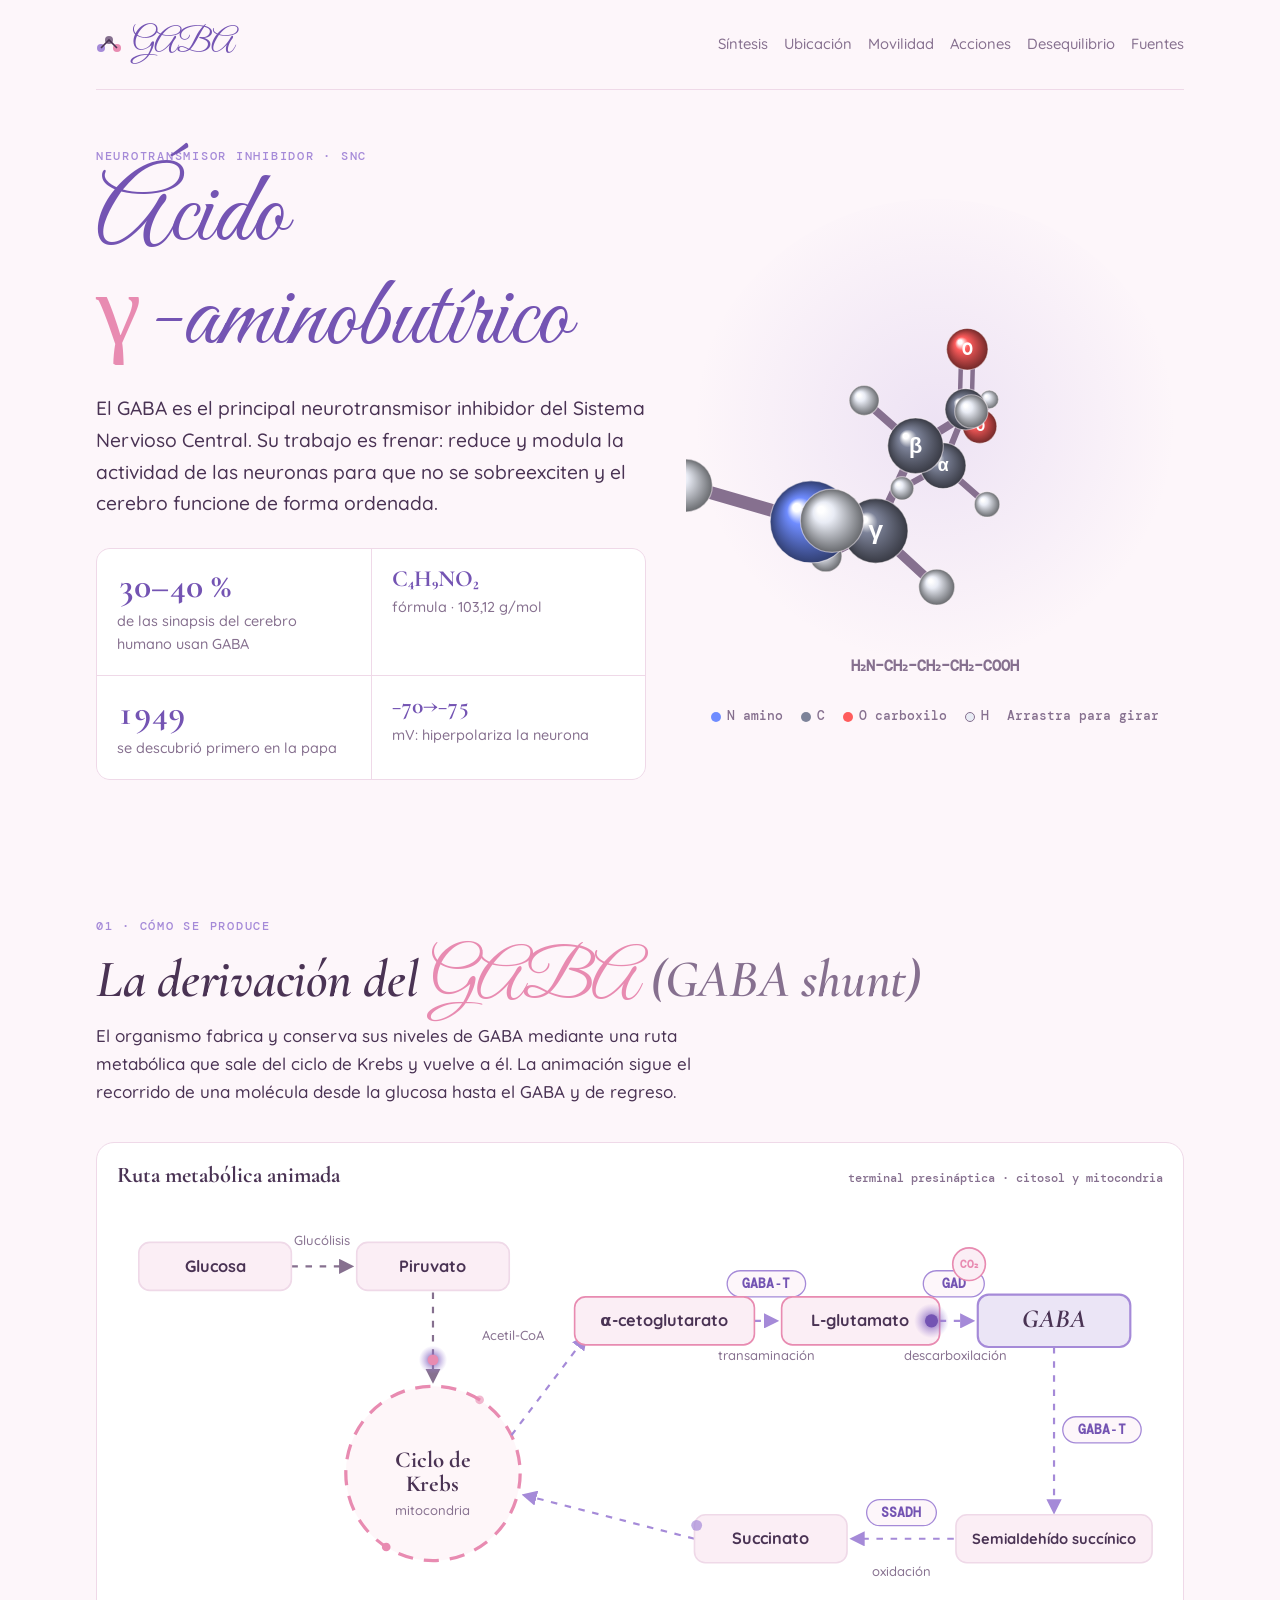
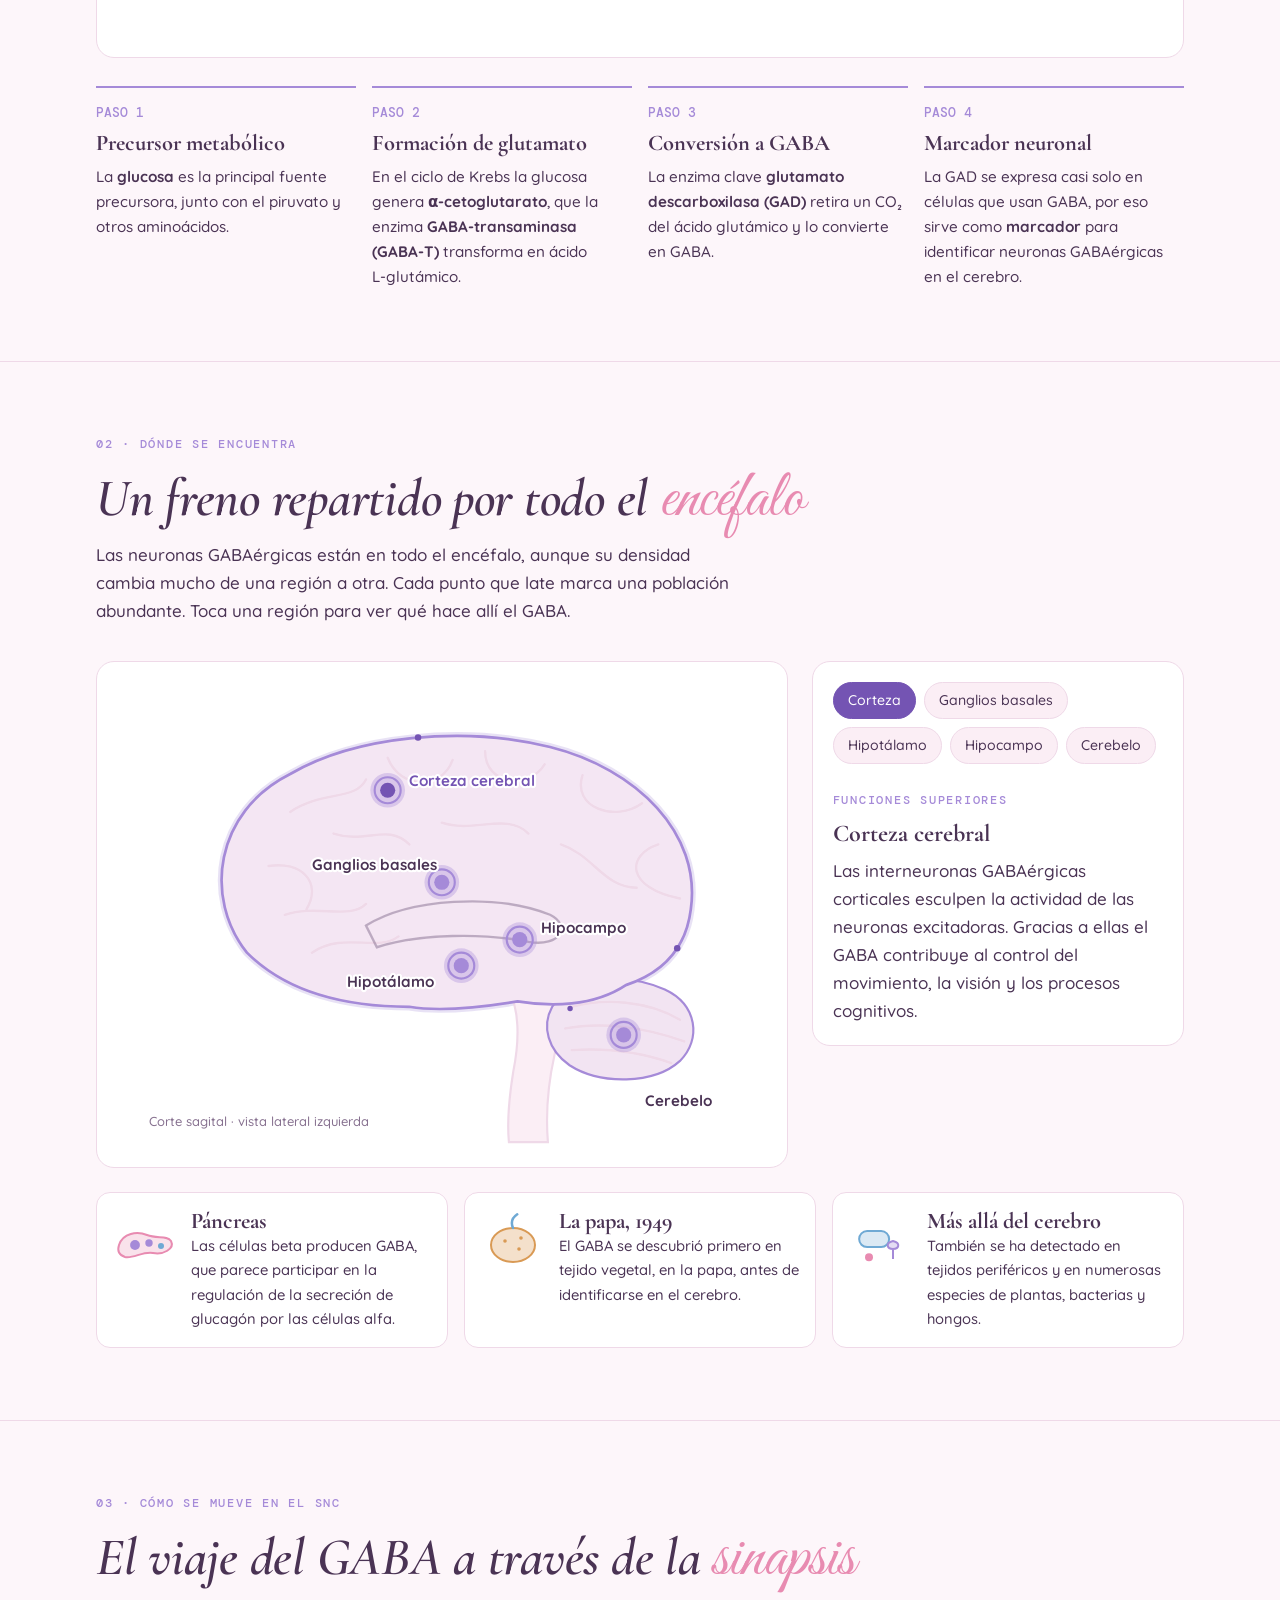
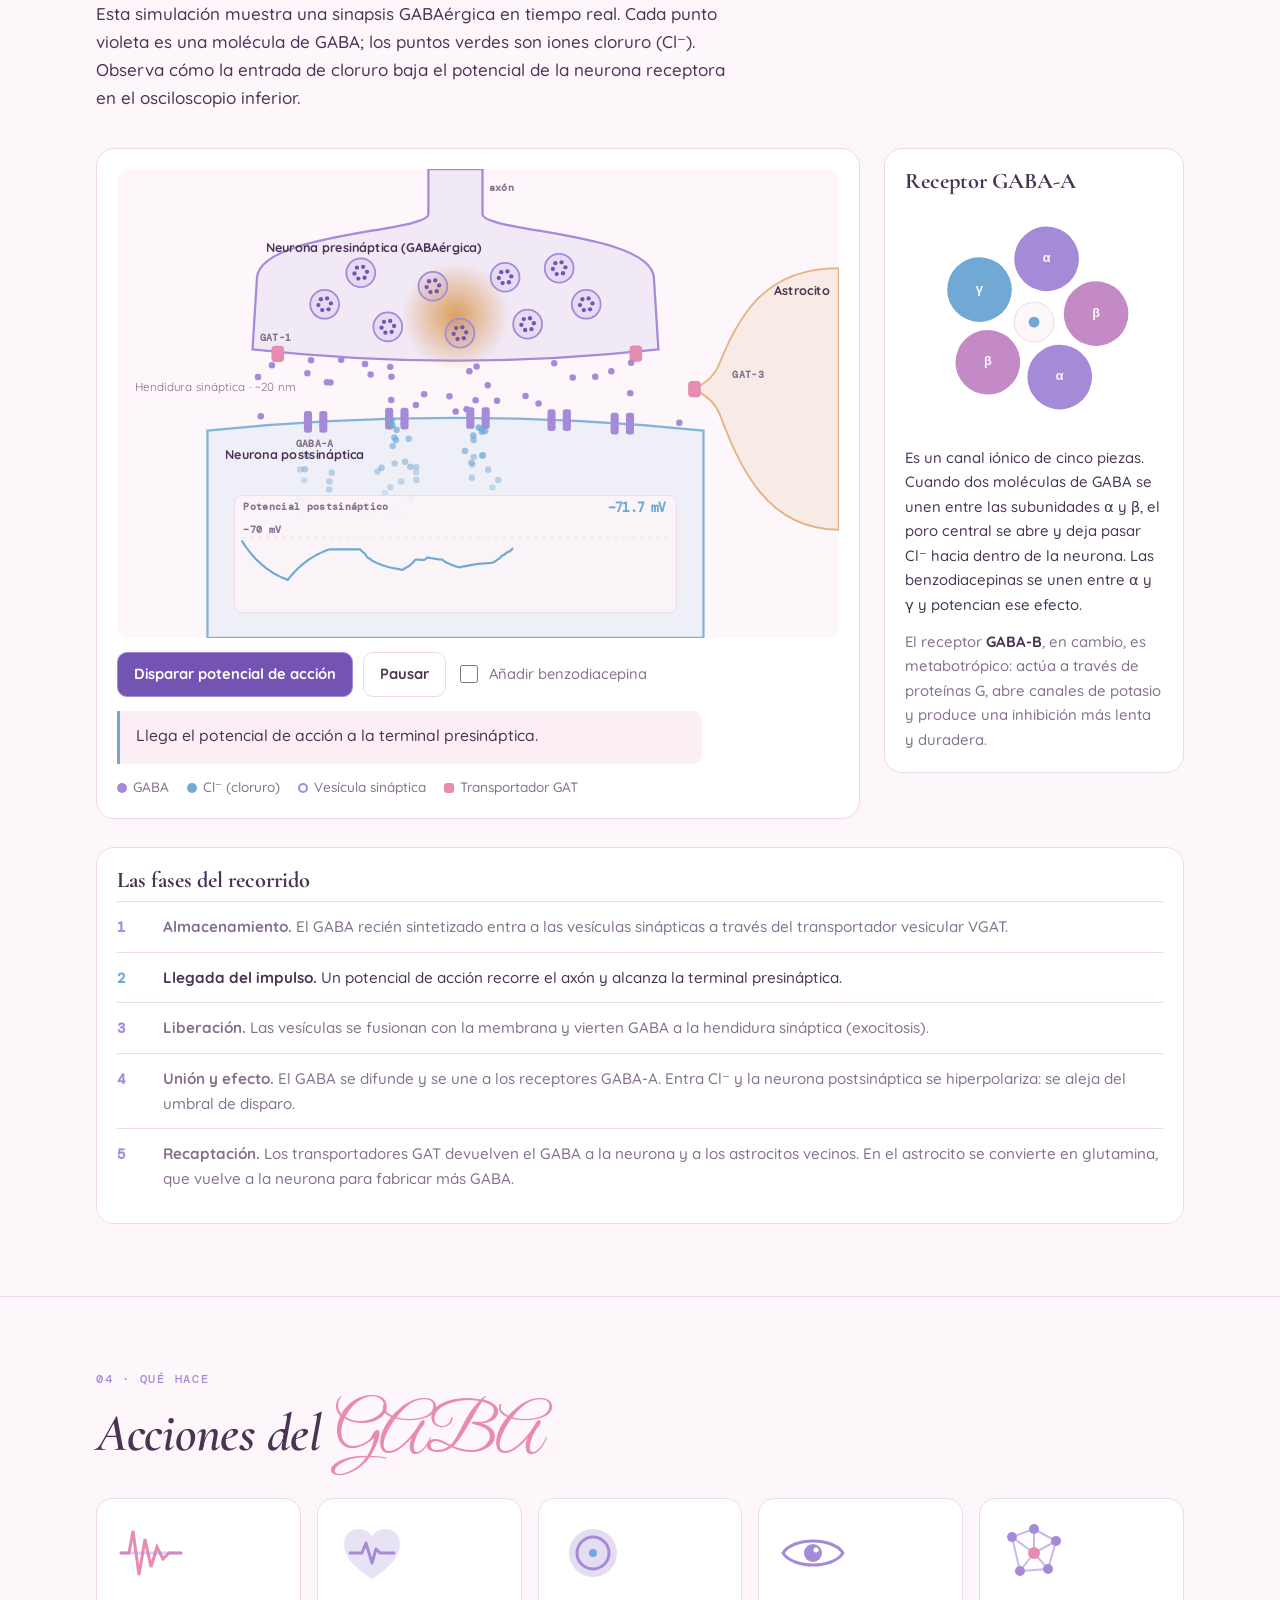
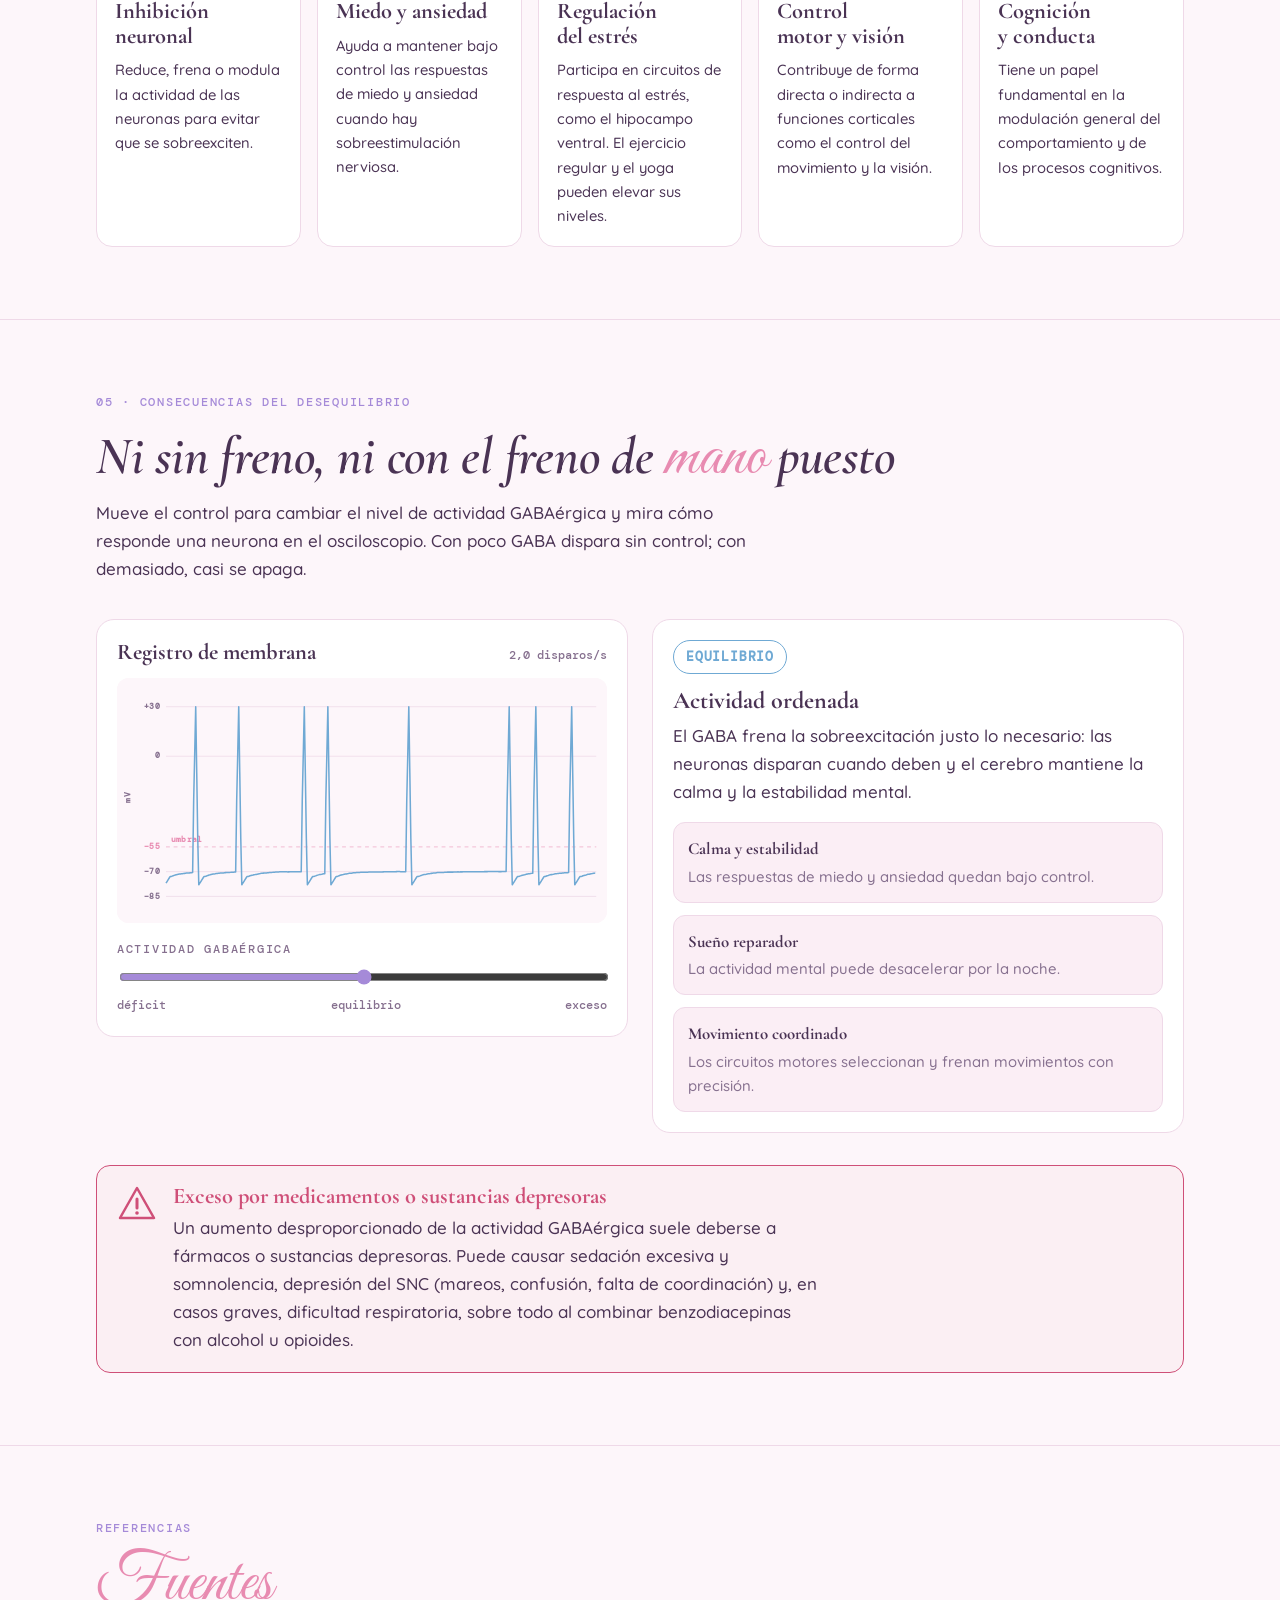
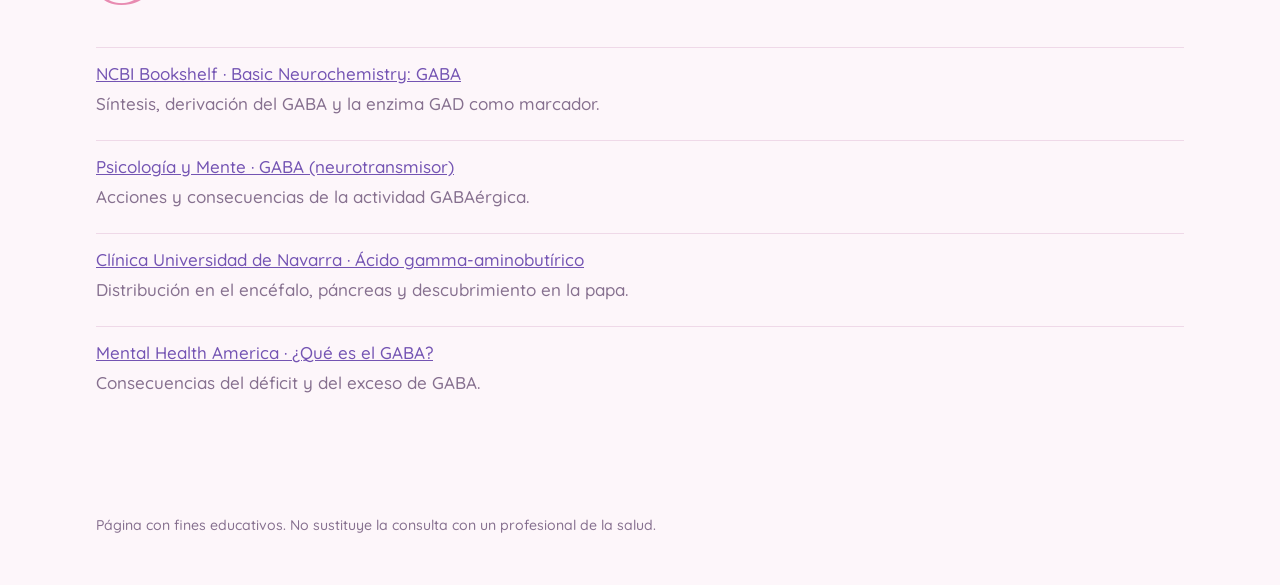
==== commit 5c8aa55b: "Paleta rosado y lavanda con tipografías de lettering Co-Authored-By: Claude Opus 5.5 <noreply@anthro" ====
--- a/index.html
+++ b/index.html
@@ -9,49 +9,50 @@
 <meta name="claude:viewport-fit-sides" content="cover">
 <link rel="preconnect" href="https://fonts.googleapis.com">
 <link rel="preconnect" href="https://fonts.gstatic.com" crossorigin>
-<link rel="stylesheet" href="https://fonts.googleapis.com/css2?family=Bricolage+Grotesque:opsz,wght@12..96,400;12..96,600;12..96,800&family=Atkinson+Hyperlegible:ital,wght@0,400;0,700;1,400&family=JetBrains+Mono:wght@400;600&display=swap">
+<link rel="stylesheet" href="https://fonts.googleapis.com/css2?family=Great+Vibes&family=Cormorant+Garamond:ital,wght@0,500;0,600;0,700;1,500;1,600;1,700&family=Quicksand:wght@400;500;600;700&family=DM+Mono:wght@400;500&display=swap">
 <style>
 /* Layout: una sola columna editorial de 1120px; cada sección alterna texto y una lámina animada (molécula, ruta, cerebro, sinapsis, osciloscopio). */
 :root{
-  --bg:#0e1124;        /* noche índigo: fondo del tejido */
-  --surface:#161a33;   /* láminas */
-  --surface-2:#1d2242;
-  --line:#2c3360;
-  --fg:#e9ebf7;
-  --muted:#9ea4c7;
-  --gaba:#9fa9ff;      /* GABA: inhibición, periwinkle */
-  --gaba-strong:#c3c9ff;
-  --glu:#ff8f70;       /* glutamato: excitación, coral */
-  --cl:#6fe0bf;        /* ion cloruro */
-  --warn:#ffcf6b;
-  --danger:#ff7a8a;
-  --font-display:"Bricolage Grotesque", "Avenir Next", "Segoe UI", system-ui, sans-serif;
-  --font-body:"Atkinson Hyperlegible", "Segoe UI", system-ui, sans-serif;
-  --font-mono:"JetBrains Mono", ui-monospace, "SFMono-Regular", Menlo, monospace;
+  --bg:#fdf6fa;        /* blanco rubor */
+  --surface:#ffffff;
+  --surface-2:#fbeef5;
+  --line:#efd9e8;
+  --fg:#4a3354;        /* ciruela suave para el texto */
+  --muted:#86708f;
+  --gaba:#a58ad8;      /* lavanda: GABA */
+  --gaba-strong:#7454b3;
+  --glu:#e88bb1;       /* rosado: glutamato */
+  --cl:#6fa9d4;        /* azul pastel: cloruro */
+  --warn:#d99a55;
+  --danger:#cf4f78;
+  --font-script:"Great Vibes", "Snell Roundhand", "Brush Script MT", cursive;
+  --font-display:"Cormorant Garamond", "Garamond", Georgia, serif;
+  --font-body:"Quicksand", "Avenir Next", "Segoe UI", system-ui, sans-serif;
+  --font-mono:"DM Mono", ui-monospace, Menlo, monospace;
+}
+@media (prefers-color-scheme: dark){
+  :root:not([data-theme="light"]){
+    --bg:#231a2b; --surface:#2d2237; --surface-2:#362a42; --line:#4b3a5a;
+    --fg:#f7ecf5; --muted:#c6afcb; --gaba:#c9b3f5; --gaba-strong:#e2d4ff;
+    --glu:#f5a8c8; --cl:#9fd0ec; --warn:#f0c48f; --danger:#f58aa8;
+    color-scheme:dark;
+  }
+}
+:root[data-theme="dark"]{
+  --bg:#231a2b; --surface:#2d2237; --surface-2:#362a42; --line:#4b3a5a;
+  --fg:#f7ecf5; --muted:#c6afcb; --gaba:#c9b3f5; --gaba-strong:#e2d4ff;
+  --glu:#f5a8c8; --cl:#9fd0ec; --warn:#f0c48f; --danger:#f58aa8;
   color-scheme:dark;
 }
-@media (prefers-color-scheme: light){
-  :root:not([data-theme="dark"]){
-    --bg:#eef0f8; --surface:#ffffff; --surface-2:#f4f5fb; --line:#d3d7ea;
-    --fg:#151933; --muted:#555c80; --gaba:#4a55d6; --gaba-strong:#2f38a8;
-    --glu:#cf4f2f; --cl:#0f8a69; --warn:#9a6a00; --danger:#c22d45;
-    color-scheme:light;
-  }
-}
-:root[data-theme="light"]{
-  --bg:#eef0f8; --surface:#ffffff; --surface-2:#f4f5fb; --line:#d3d7ea;
-  --fg:#151933; --muted:#555c80; --gaba:#4a55d6; --gaba-strong:#2f38a8;
-  --glu:#cf4f2f; --cl:#0f8a69; --warn:#9a6a00; --danger:#c22d45;
-  color-scheme:light;
-}
 
 *{box-sizing:border-box}
-body{background:var(--bg);color:var(--fg);font-family:var(--font-body);font-size:17px;line-height:1.6}
+body{background:var(--bg);color:var(--fg);font-family:var(--font-body);font-size:17px;line-height:1.65;font-weight:500}
 .wrap{max-width:1120px;margin:0 auto;padding-left:max(16px, env(safe-area-inset-left, 0px));padding-right:max(16px, env(safe-area-inset-right, 0px))}
 h1,h2,h3{font-family:var(--font-display);line-height:1.1;text-wrap:balance;margin:0}
-h1{font-size:clamp(2.6rem,7vw,5.2rem);font-weight:800;letter-spacing:-.02em}
-h2{font-size:clamp(1.8rem,4vw,2.8rem);font-weight:800;letter-spacing:-.01em}
-h3{font-size:1.2rem;font-weight:600}
+h1{font-family:var(--font-script);font-size:clamp(3.4rem,9vw,6.4rem);font-weight:400;line-height:1;color:var(--gaba-strong)}
+h2{font-size:clamp(2.1rem,4.6vw,3.3rem);font-weight:600;font-style:italic;letter-spacing:-.005em}
+h2 .script{font-family:var(--font-script);font-style:normal;font-weight:400;color:var(--glu);font-size:1.25em;line-height:.8}
+h3{font-size:1.4rem;font-weight:700}
 p{margin:0;max-width:65ch}
 a{color:var(--gaba-strong)}
 a:focus-visible,button:focus-visible,input:focus-visible,.region:focus-visible{outline:2px solid var(--gaba);outline-offset:3px}
@@ -62,7 +63,7 @@
 
 /* nav */
 .top{display:flex;flex-wrap:wrap;align-items:center;justify-content:space-between;gap:12px;padding-block:18px;border-bottom:1px solid var(--line)}
-.brand{font-family:var(--font-display);font-weight:800;font-size:1.15rem;letter-spacing:.02em;display:flex;align-items:center;gap:10px}
+.brand{font-family:var(--font-script);font-weight:400;font-size:2rem;color:var(--gaba-strong);display:flex;align-items:center;gap:10px}
 .brand svg{width:26px;height:26px}
 .top nav{display:flex;flex-wrap:wrap;gap:4px 16px;font-size:.92rem}
 .top nav a{color:var(--muted);text-decoration:none}
@@ -74,7 +75,7 @@
 /* hero */
 .hero{display:grid;grid-template-columns:1.05fr .95fr;gap:40px;align-items:center;padding-block:56px 64px}
 .hero > *{min-width:0}
-.hero h1 .greek{color:var(--gaba)}
+.hero h1 .greek{color:var(--glu)}
 .hero .lede{font-size:1.2rem;margin-top:22px}
 .mol-box{position:relative;background:radial-gradient(circle at 50% 45%, color-mix(in srgb, var(--gaba) 18%, transparent), transparent 65%);border-radius:50%;aspect-ratio:1/1;max-width:100%}
 #mol{width:100%;height:100%;display:block;cursor:grab;touch-action:none}
@@ -84,7 +85,7 @@
 
 .facts{display:grid;grid-template-columns:repeat(2,1fr);gap:1px;background:var(--line);border:1px solid var(--line);border-radius:14px;overflow:hidden;margin-top:8px}
 .fact{background:var(--surface);padding:18px 20px;display:grid;gap:4px;align-content:start}
-.fact b{font-family:var(--font-display);font-size:1.9rem;font-weight:800;color:var(--gaba-strong);font-variant-numeric:tabular-nums;line-height:1.1}
+.fact b{font-family:var(--font-display);font-size:2.2rem;font-weight:700;color:var(--gaba-strong);font-variant-numeric:tabular-nums;line-height:1.1}
 .fact span{font-size:.9rem;color:var(--muted)}
 
 /* plates */
@@ -137,7 +138,7 @@
 .spark{fill:var(--gaba-strong)}
 .region-list{display:flex;flex-wrap:wrap;gap:8px;margin-bottom:16px}
 .chip{font:inherit;font-size:.88rem;border:1px solid var(--line);background:var(--surface-2);color:var(--fg);border-radius:999px;padding:6px 14px;cursor:pointer}
-.chip[aria-pressed="true"]{background:var(--gaba);color:var(--bg);border-color:var(--gaba)}
+.chip[aria-pressed="true"]{background:var(--gaba-strong);color:var(--surface);border-color:var(--gaba-strong)}
 .region-card{display:grid;gap:10px}
 .region-card h3{font-size:1.5rem}
 .periphery{display:grid;grid-template-columns:repeat(3,1fr);gap:16px;margin-top:24px}
@@ -151,7 +152,7 @@
 .syn-grid > *{min-width:0}
 #syn{width:100%;aspect-ratio:800/520;display:block;border-radius:12px;background:var(--bg)}
 .controls{display:flex;flex-wrap:wrap;gap:10px;align-items:center;margin-top:14px}
-.btn{font:inherit;font-weight:700;font-size:.92rem;border-radius:10px;padding:9px 16px;cursor:pointer;border:1px solid var(--gaba);background:var(--gaba);color:var(--bg)}
+.btn{font:inherit;font-weight:700;font-size:.92rem;border-radius:10px;padding:9px 16px;cursor:pointer;border:1px solid var(--gaba);background:var(--gaba-strong);color:var(--surface)}
 .btn.ghost{background:transparent;color:var(--fg);border-color:var(--line)}
 .toggle{display:flex;align-items:center;gap:8px;font-size:.92rem;color:var(--muted)}
 .toggle input{accent-color:var(--gaba);width:18px;height:18px}
@@ -286,7 +287,7 @@
   <div class="wrap">
     <div class="section-head">
       <p class="eyebrow">01 · Cómo se produce</p>
-      <h2>La derivación del GABA <span class="muted" style="font-weight:600">(GABA shunt)</span></h2>
+      <h2>La derivación del <span class="script">GABA</span> <span class="muted" style="font-weight:600">(GABA shunt)</span></h2>
       <p>El organismo fabrica y conserva sus niveles de GABA mediante una ruta metabólica que sale del ciclo de Krebs y vuelve a él. La animación sigue el recorrido de una molécula desde la glucosa hasta el GABA y de regreso.</p>
     </div>
 
@@ -309,8 +310,8 @@
           <!-- Krebs -->
           <circle cx="290" cy="250" r="80" fill="color-mix(in srgb,var(--glu) 8%,transparent)"/>
           <circle class="krebs-ring" cx="290" cy="250" r="80"/>
-          <text x="290" y="244" text-anchor="middle" style="fill:var(--fg);font-family:var(--font-display);font-weight:800;font-size:18px">Ciclo de</text>
-          <text x="290" y="266" text-anchor="middle" style="fill:var(--fg);font-family:var(--font-display);font-weight:800;font-size:18px">Krebs</text>
+          <text x="290" y="244" text-anchor="middle" style="fill:var(--fg);font-family:var(--font-display);font-weight:700;font-size:21px">Ciclo de</text>
+          <text x="290" y="266" text-anchor="middle" style="fill:var(--fg);font-family:var(--font-display);font-weight:700;font-size:21px">Krebs</text>
           <text x="290" y="288" text-anchor="middle" class="note">mitocondria</text>
 
           <!-- derivación -->
@@ -336,7 +337,7 @@
           <g class="node"><rect x="220" y="38" width="140" height="44" rx="10"/><text x="290" y="61">Piruvato</text></g>
           <g class="node glu"><rect x="420" y="88" width="165" height="44" rx="10"/><text x="502" y="111">α‑cetoglutarato</text></g>
           <g class="node glu"><rect x="610" y="88" width="145" height="44" rx="10"/><text x="682" y="111">L‑glutamato</text></g>
-          <g class="node key"><rect x="790" y="86" width="140" height="48" rx="10"/><text x="860" y="111" style="font-size:18px;font-family:var(--font-display)">GABA</text></g>
+          <g class="node key"><rect x="790" y="86" width="140" height="48" rx="10"/><text x="860" y="111" style="font-size:24px;font-family:var(--font-display);font-style:italic">GABA</text></g>
           <g class="node"><rect x="770" y="288" width="180" height="44" rx="10"/><text x="860" y="311" style="font-size:13.5px">Semialdehído succínico</text></g>
           <g class="node"><rect x="530" y="288" width="140" height="44" rx="10"/><text x="600" y="311">Succinato</text></g>
 
@@ -372,7 +373,7 @@
   <div class="wrap">
     <div class="section-head">
       <p class="eyebrow">02 · Dónde se encuentra</p>
-      <h2>Un freno repartido por todo el encéfalo</h2>
+      <h2>Un freno repartido por todo el <span class="script">encéfalo</span></h2>
       <p>Las neuronas GABAérgicas están en todo el encéfalo, aunque su densidad cambia mucho de una región a otra. Cada punto que late marca una población abundante. Toca una región para ver qué hace allí el GABA.</p>
     </div>
 
@@ -453,7 +454,7 @@
   <div class="wrap">
     <div class="section-head">
       <p class="eyebrow">03 · Cómo se mueve en el SNC</p>
-      <h2>El viaje del GABA a través de la sinapsis</h2>
+      <h2>El viaje del GABA a través de la <span class="script">sinapsis</span></h2>
       <p>Esta simulación muestra una sinapsis GABAérgica en tiempo real. Cada punto violeta es una molécula de GABA; los puntos verdes son iones cloruro (Cl⁻). Observa cómo la entrada de cloruro baja el potencial de la neurona receptora en el osciloscopio inferior.</p>
     </div>
 
@@ -511,7 +512,7 @@
   <div class="wrap">
     <div class="section-head">
       <p class="eyebrow">04 · Qué hace</p>
-      <h2>Acciones del GABA</h2>
+      <h2>Acciones del <span class="script">GABA</span></h2>
     </div>
     <div class="actions">
       <div class="action">
@@ -548,7 +549,7 @@
   <div class="wrap">
     <div class="section-head">
       <p class="eyebrow">05 · Consecuencias del desequilibrio</p>
-      <h2>Ni sin freno, ni con el freno de mano puesto</h2>
+      <h2>Ni sin freno, ni con el freno de <span class="script">mano</span> puesto</h2>
       <p>Mueve el control para cambiar el nivel de actividad GABAérgica y mira cómo responde una neurona en el osciloscopio. Con poco GABA dispara sin control; con demasiado, casi se apaga.</p>
     </div>
 
@@ -584,7 +585,7 @@
 <!-- FUENTES -->
 <section id="fuentes" style="border-bottom:0">
   <div class="wrap">
-    <div class="section-head"><p class="eyebrow">Referencias</p><h2>Fuentes</h2></div>
+    <div class="section-head"><p class="eyebrow">Referencias</p><h2><span class="script">Fuentes</span></h2></div>
     <ul class="sources">
       <li><a href="https://www.ncbi.nlm.nih.gov/books/NBK27979/" target="_blank" rel="noopener">NCBI Bookshelf · Basic Neurochemistry: GABA</a><span class="muted">Síntesis, derivación del GABA y la enzima GAD como marcador.</span></li>
       <li><a href="https://psicologiaymente.com/neurociencias/gaba-neurotransmisor" target="_blank" rel="noopener">Psicología y Mente · GABA (neurotransmisor)</a><span class="muted">Acciones y consecuencias de la actividad GABAérgica.</span></li>
@@ -681,12 +682,12 @@
     ctx.strokeStyle=hexA(C.bg,.5)||'#0008'; ctx.lineWidth=1.2; ctx.stroke();
     if(a.e!=='H'){
       ctx.fillStyle = a.e==='C' ? '#ffffff' : '#ffffff';
-      ctx.font = `700 ${Math.round(r*.8)}px "JetBrains Mono", monospace`;
+      ctx.font = `700 ${Math.round(r*.8)}px "DM Mono", monospace`;
       ctx.textAlign='center'; ctx.textBaseline='middle';
       ctx.fillText(a.g||a.e, p.x, p.y+1);
     }
   });
-  ctx.font='600 15px "JetBrains Mono", monospace'; ctx.fillStyle=C.muted; ctx.textAlign='center';
+  ctx.font='600 15px "DM Mono", monospace'; ctx.fillStyle=C.muted; ctx.textAlign='center';
   ctx.fillText('H₂N–CH₂–CH₂–CH₂–COOH', 250, 470);
 }
 function shade(hex){const n=parseInt(hex.slice(1),16);const k=.45;return `rgb(${(n>>16&255)*k|0},${(n>>8&255)*k|0},${(n&255)*k|0})`}
@@ -824,14 +825,14 @@
   gaba.forEach(p=>{ctx.fillStyle=p.state==='bound'?C['gaba-strong']:C.gaba;ctx.beginPath();ctx.arc(p.x,p.y,3.6,0,Math.PI*2);ctx.fill()});
   uptakes.forEach(u=>{const k=(t-u.t0)/900;ctx.globalAlpha=1-k;ctx.fillStyle=u.astro?C.warn:C.gaba;ctx.beginPath();ctx.arc(u.x+(u.tx-u.x)*k,u.y+(u.ty-u.y)*k,3.4,0,Math.PI*2);ctx.fill();ctx.globalAlpha=1});
   // etiquetas
-  ctx.font='700 14px "Atkinson Hyperlegible", sans-serif';ctx.textAlign='left';ctx.fillStyle=C.fg;
+  ctx.font='700 14px Quicksand, sans-serif';ctx.textAlign='left';ctx.fillStyle=C.fg;
   ctx.fillText('Neurona presináptica (GABAérgica)',165,92+0);
-  ctx.fillStyle=C.muted;ctx.font='13px "Atkinson Hyperlegible", sans-serif';
+  ctx.fillStyle=C.muted;ctx.font='13px Quicksand, sans-serif';
   ctx.fillText('Hendidura sináptica · ~20 nm',20,246);
-  ctx.fillStyle=C.fg;ctx.font='700 14px "Atkinson Hyperlegible", sans-serif';
+  ctx.fillStyle=C.fg;ctx.font='700 14px Quicksand, sans-serif';
   ctx.fillText('Neurona postsináptica',120,322);
   ctx.textAlign='right';ctx.fillText('Astrocito',790,140);
-  ctx.textAlign='left';ctx.font='600 11px "JetBrains Mono", monospace';ctx.fillStyle=C.muted;
+  ctx.textAlign='left';ctx.font='600 11px "DM Mono", monospace';ctx.fillStyle=C.muted;
   ctx.fillText('GABA-A',receptors[0].x-22,receptors[0].y+28);
   ctx.fillText('GAT-1',transporters[0].x-20,transporters[0].y-14);
   ctx.fillText('GAT-3',682,232);
@@ -844,9 +845,9 @@
   ctx.setLineDash([4,5]);ctx.strokeStyle=C.line;ctx.beginPath();ctx.moveTo(ox+8,vy(-70));ctx.lineTo(ox+ow-8,vy(-70));ctx.stroke();ctx.setLineDash([]);
   ctx.strokeStyle=C.cl;ctx.lineWidth=2.4;ctx.beginPath();
   hist.forEach((v,i)=>{const x=ox+8+i*(ow-16)/260;i?ctx.lineTo(x,vy(v)):ctx.moveTo(x,vy(v))});ctx.stroke();
-  ctx.font='600 11px "JetBrains Mono", monospace';ctx.fillStyle=C.muted;ctx.textAlign='left';
+  ctx.font='600 11px "DM Mono", monospace';ctx.fillStyle=C.muted;ctx.textAlign='left';
   ctx.fillText('Potencial postsináptico',ox+10,oy+16);ctx.fillText('−70 mV',ox+10,vy(-70)-5);
-  ctx.textAlign='right';ctx.fillStyle=C.cl;ctx.font='700 14px "JetBrains Mono", monospace';
+  ctx.textAlign='right';ctx.fillStyle=C.cl;ctx.font='700 14px "DM Mono", monospace';
   ctx.fillText(V.toFixed(1).replace('-','−')+' mV',ox+ow-12,oy+18);
   if(phase!==lastPhaseShown){lastPhaseShown=phase;capEl.textContent=CAPS[phase];phaseLis.forEach(li=>li.classList.toggle('active',+li.dataset.p===phase))}
 }
@@ -920,7 +921,7 @@
   const L=64,R=SW-14,T=16,B=SH-24;
   const y=v=>T+(40-v)/(40-(-90))*(B-T);
   ctx.strokeStyle=C.line;ctx.lineWidth=1;
-  ctx.font='600 11px "JetBrains Mono", monospace';ctx.fillStyle=C.muted;ctx.textAlign='right';ctx.textBaseline='middle';
+  ctx.font='600 11px "DM Mono", monospace';ctx.fillStyle=C.muted;ctx.textAlign='right';ctx.textBaseline='middle';
   [30,0,-55,-70,-85].forEach(v=>{ctx.setLineDash(v===-55?[5,5]:[]);ctx.strokeStyle=v===-55?hexA(C.glu,.7):C.line;ctx.beginPath();ctx.moveTo(L,y(v));ctx.lineTo(R,y(v));ctx.stroke();ctx.fillStyle=v===-55?C.glu:C.muted;ctx.fillText((v>0?'+':'')+String(v).replace('-','−'),L-8,y(v))});
   ctx.setLineDash([]);
   ctx.textAlign='left';ctx.fillStyle=C.glu;ctx.fillText('umbral',L+6,y(-55)-9);
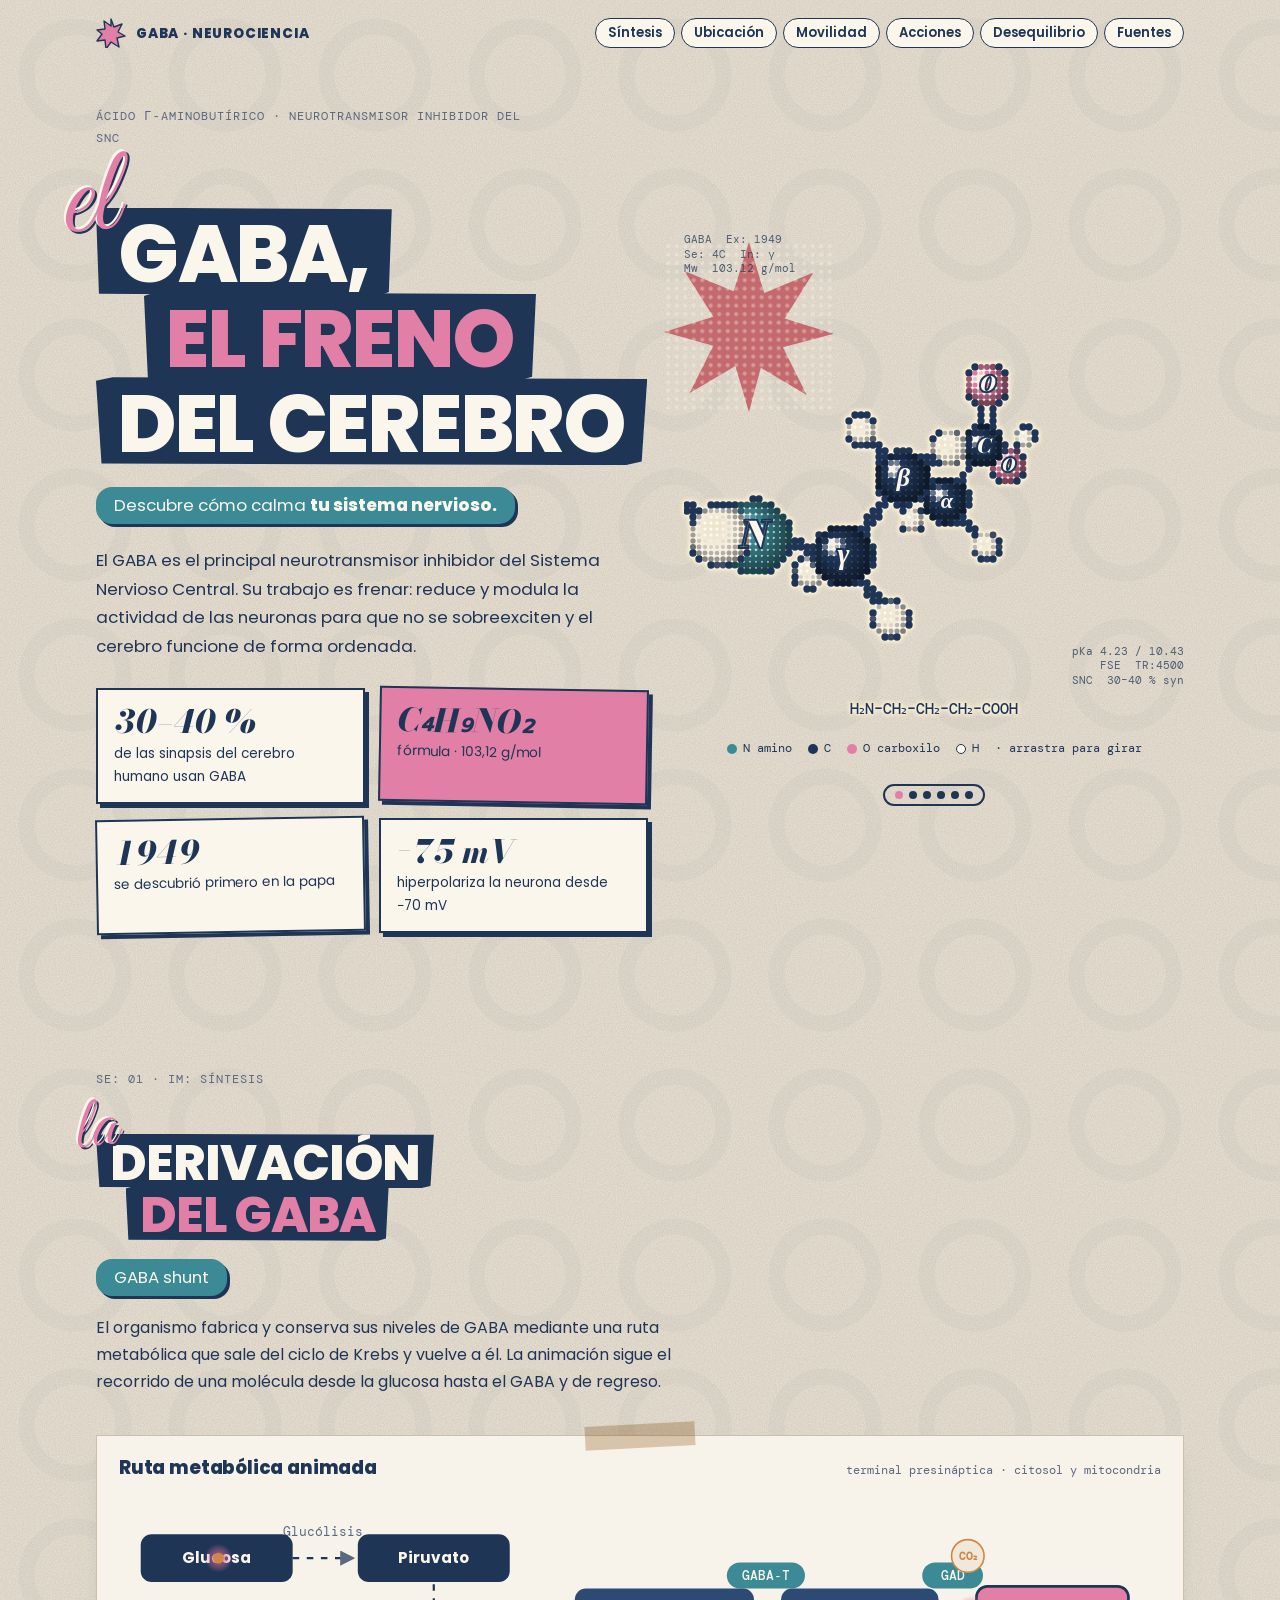
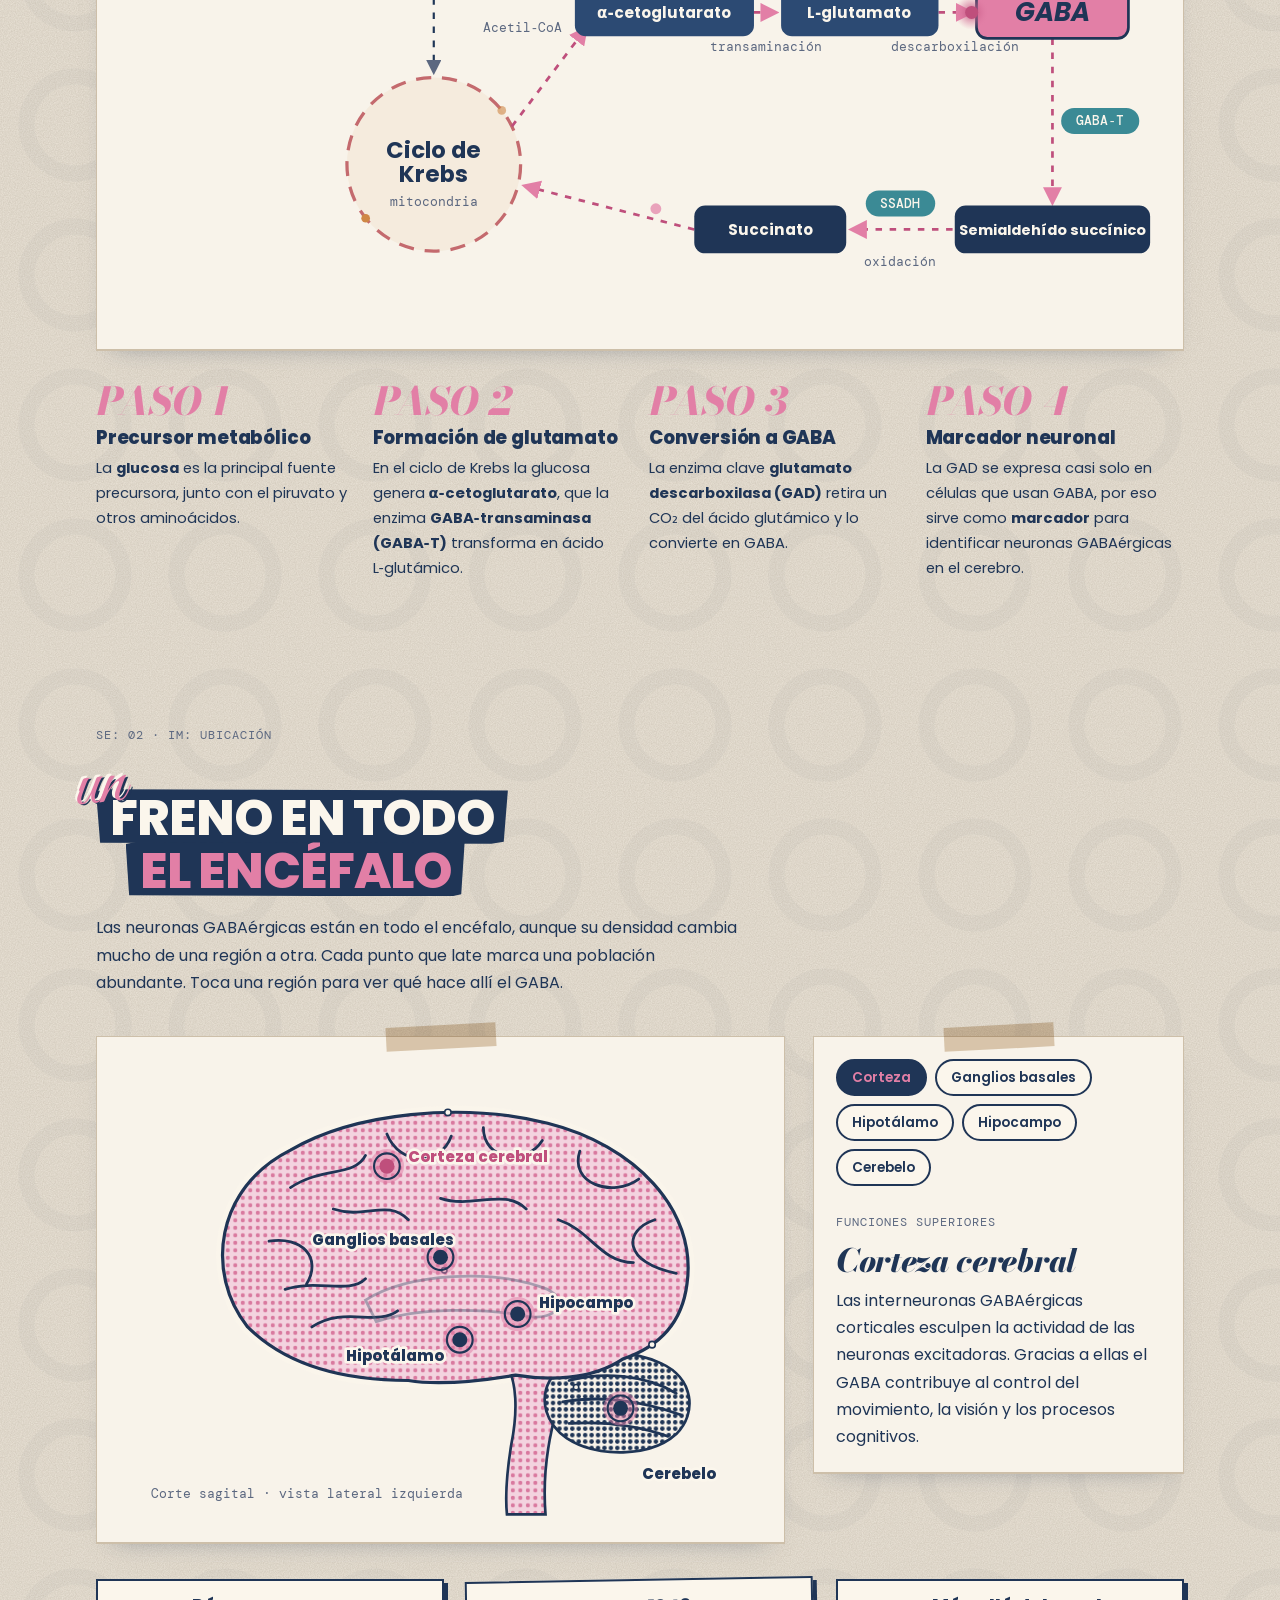
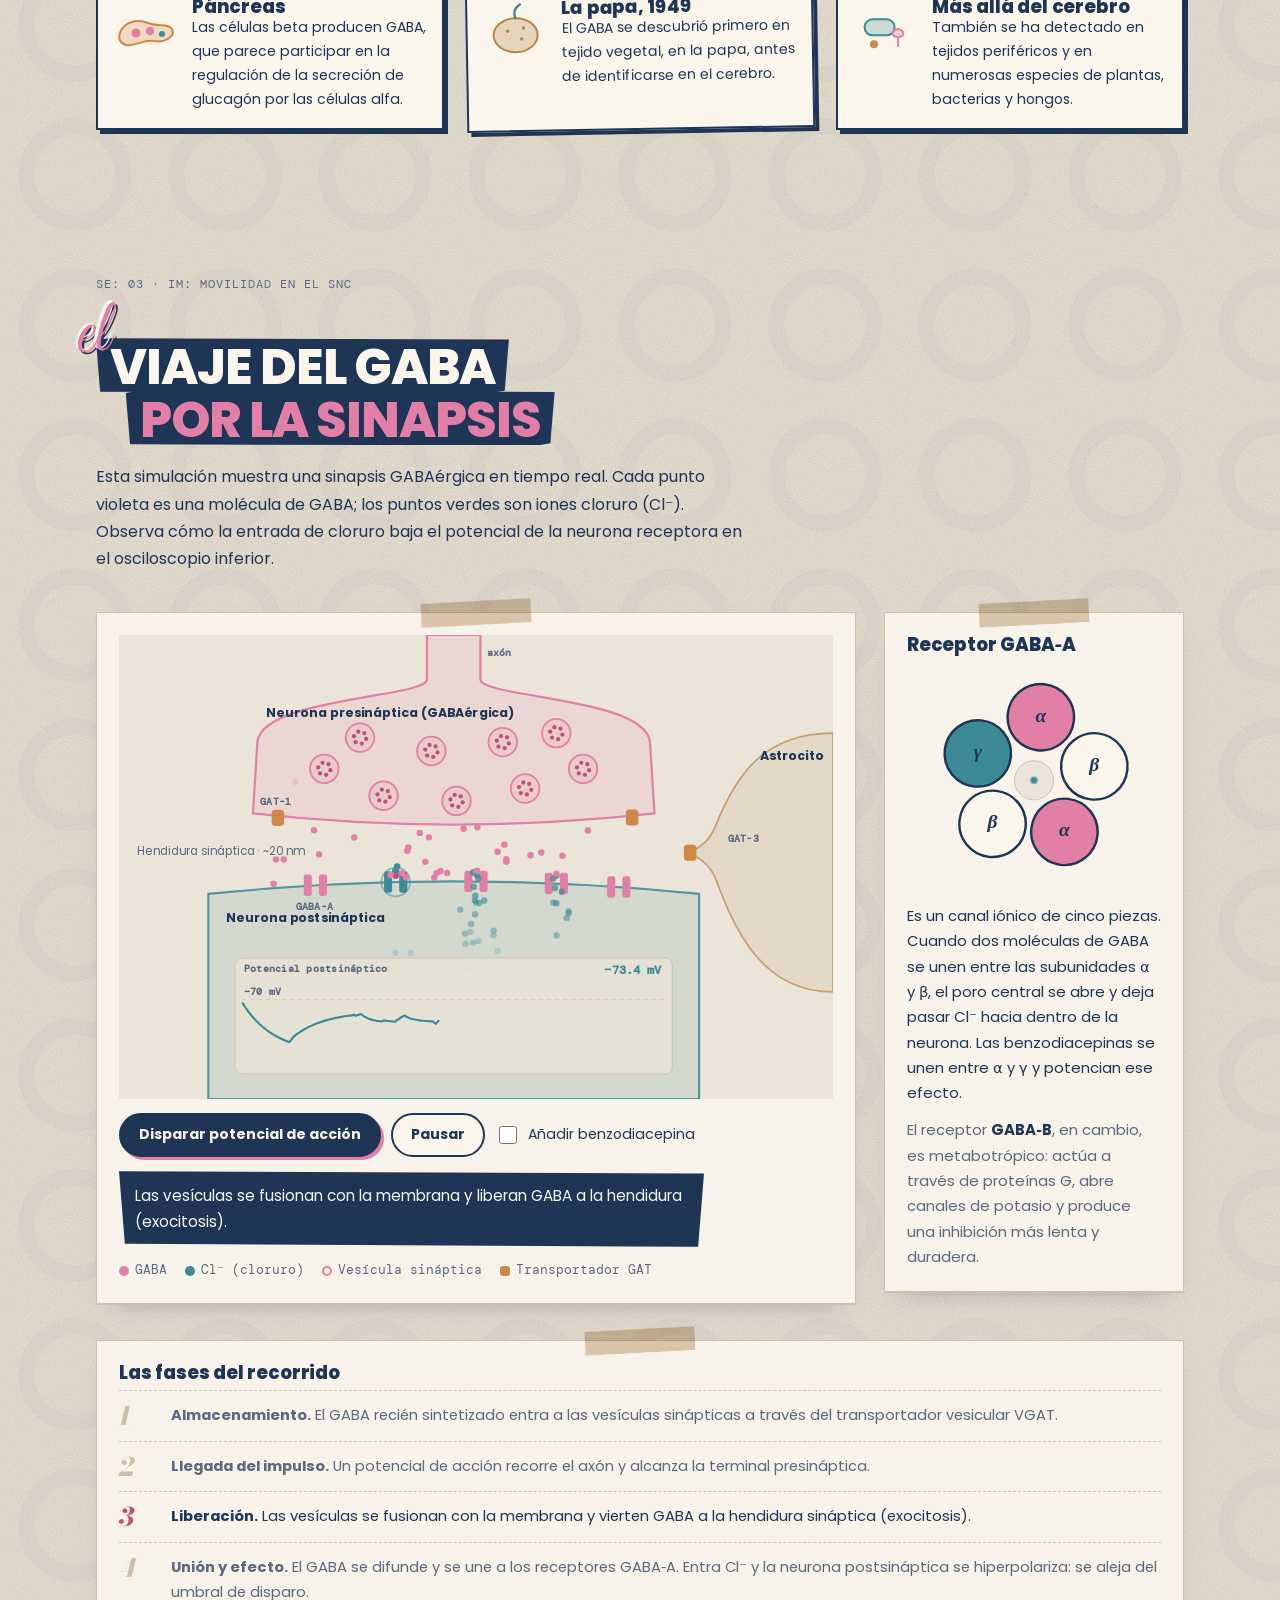
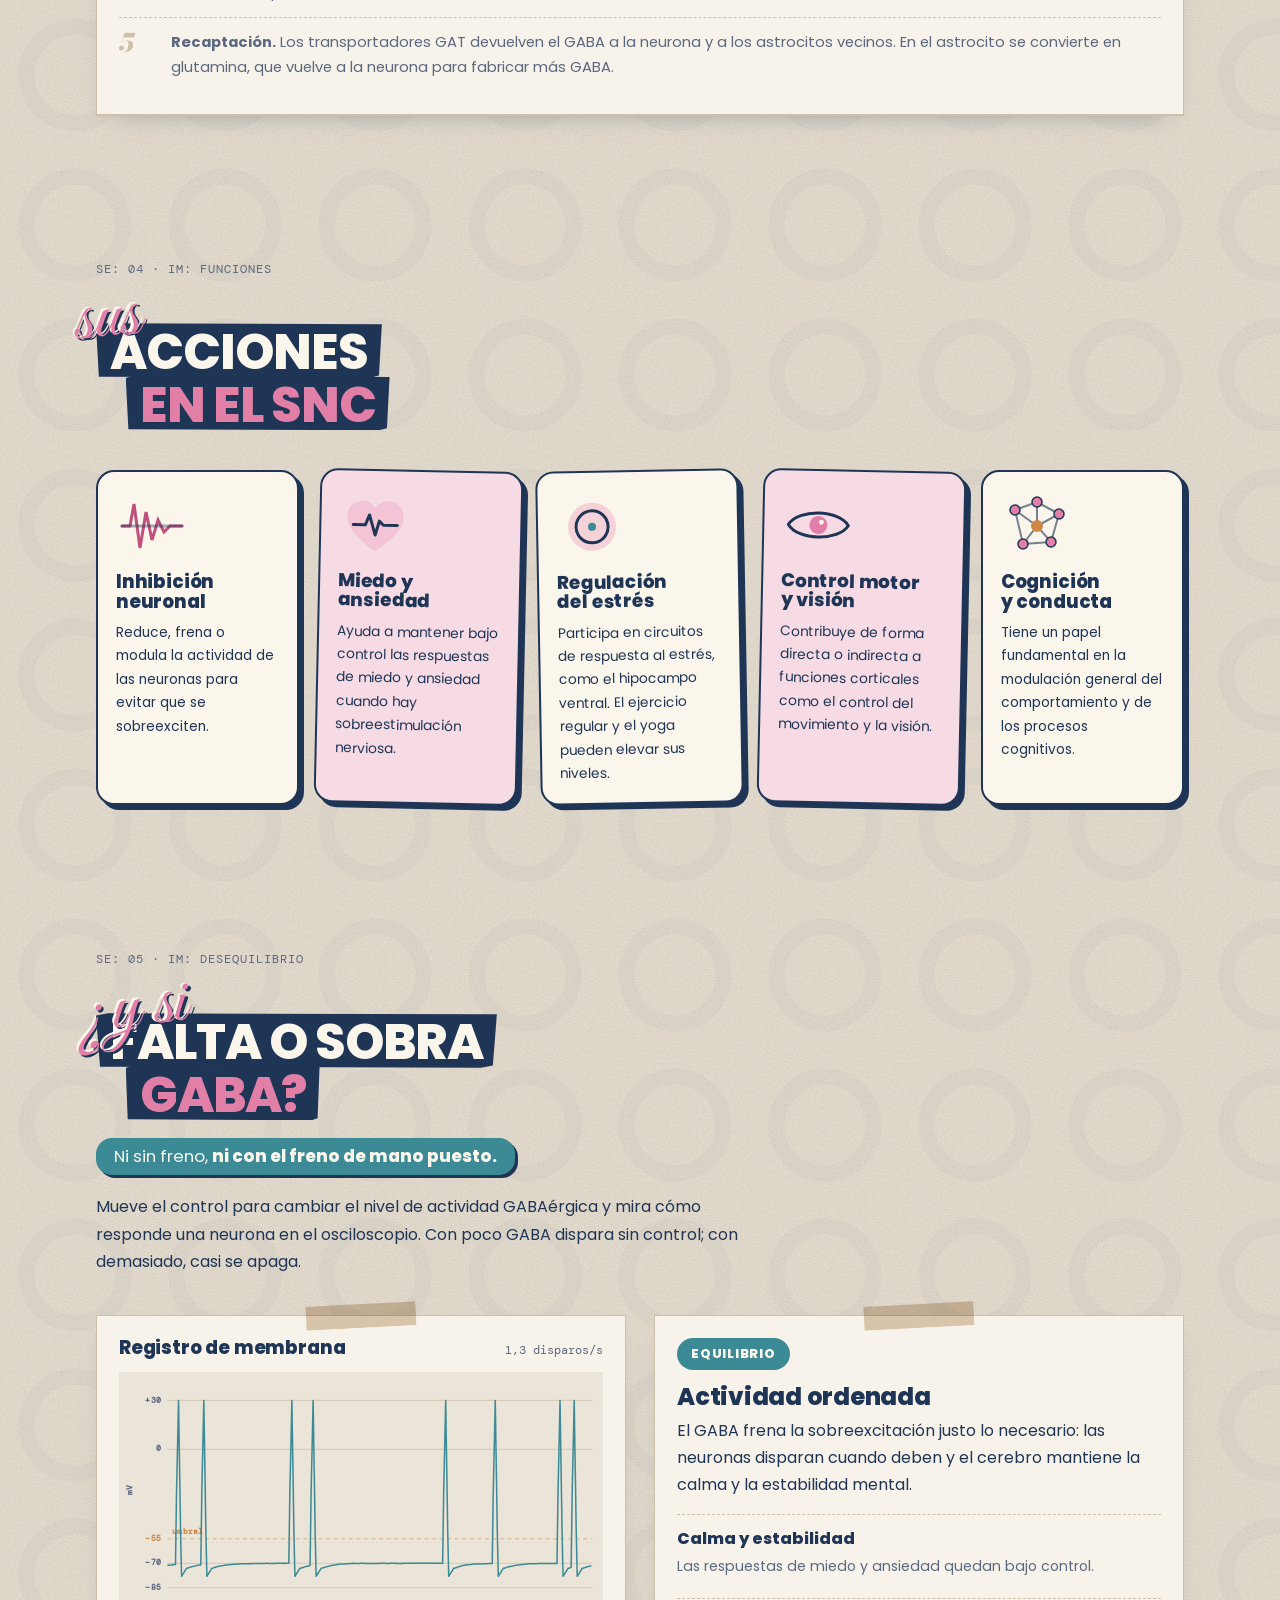
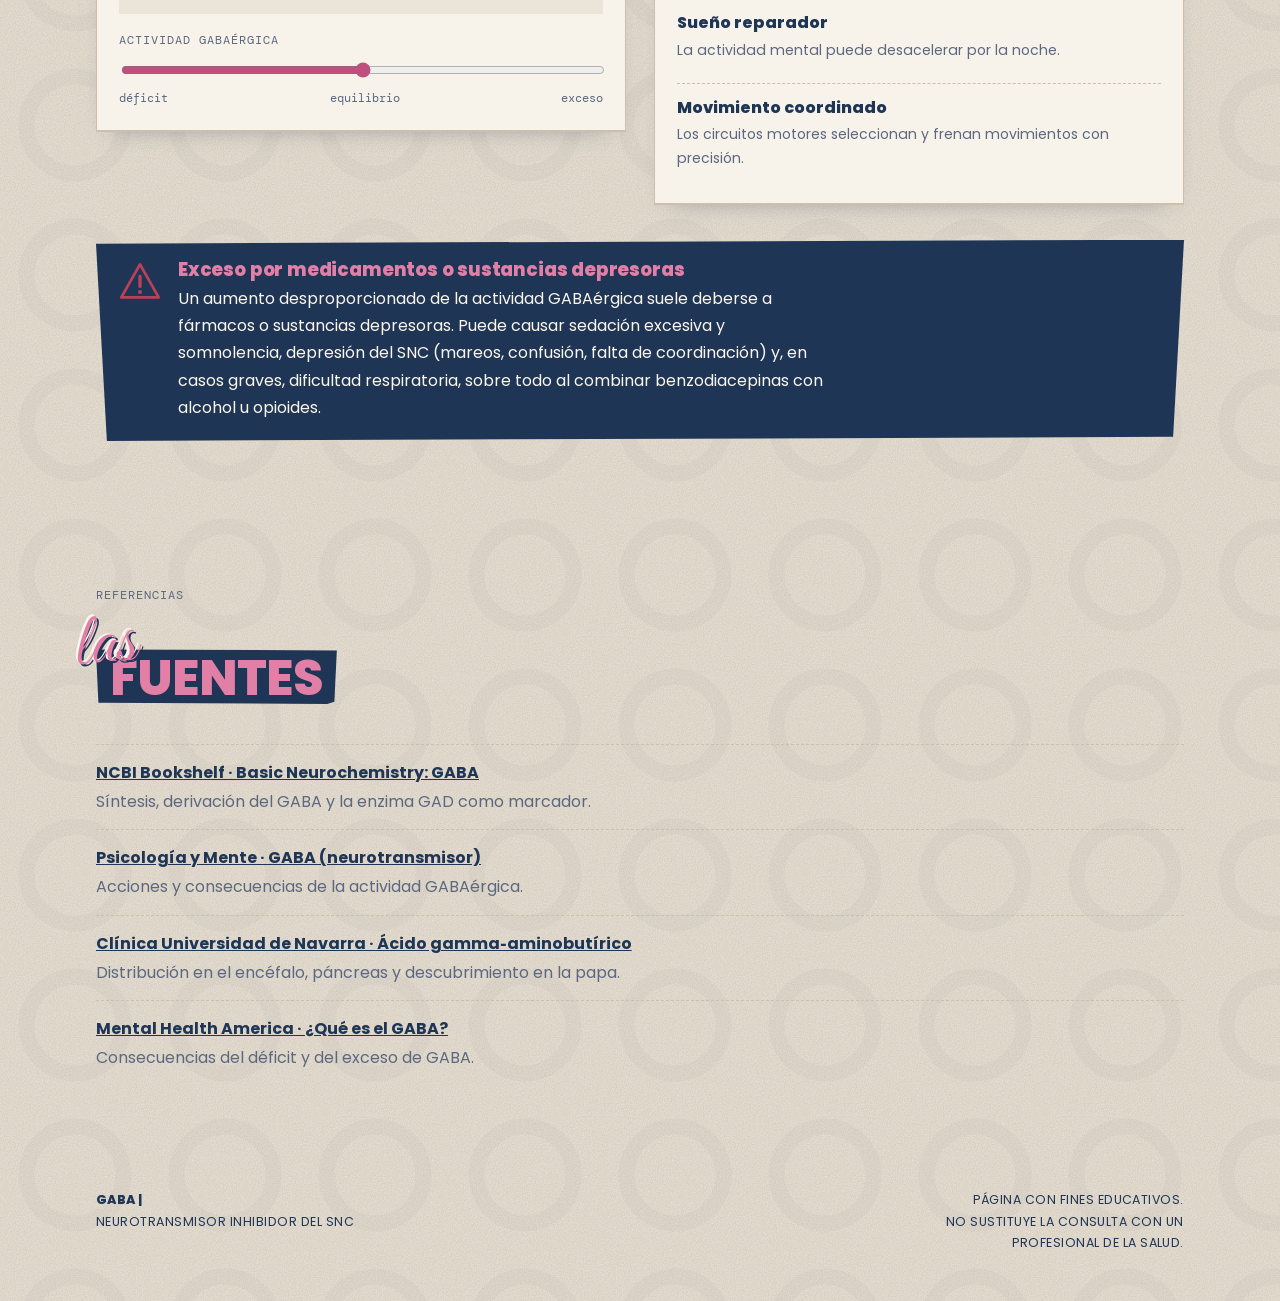
==== commit 6c0e2d43: "Rediseño estilo collage: papel, semitonos y títulos recortados Co-Authored-By: Claude Opus 5.5 <nore" ====
--- a/index.html
+++ b/index.html
@@ -9,179 +9,198 @@
 <meta name="claude:viewport-fit-sides" content="cover">
 <link rel="preconnect" href="https://fonts.googleapis.com">
 <link rel="preconnect" href="https://fonts.gstatic.com" crossorigin>
-<link rel="stylesheet" href="https://fonts.googleapis.com/css2?family=Great+Vibes&family=Cormorant+Garamond:ital,wght@0,500;0,600;0,700;1,500;1,600;1,700&family=Quicksand:wght@400;500;600;700&family=DM+Mono:wght@400;500&display=swap">
+<link rel="stylesheet" href="https://fonts.googleapis.com/css2?family=Great+Vibes&family=Bodoni+Moda:ital,opsz,wght@1,6..96,700;1,6..96,800&family=Poppins:wght@400;500;600;700;800&family=DM+Mono:wght@400;500&display=swap">
 <style>
-/* Layout: una sola columna editorial de 1120px; cada sección alterna texto y una lámina animada (molécula, ruta, cerebro, sinapsis, osciloscopio). */
+/* Layout: collage editorial sobre papel. Una columna de 1120px; títulos como recortes azul marino, láminas pegadas con cinta, semitonos y anotaciones de resonancia. Un solo look claro, a propósito. */
 :root{
-  --bg:#fdf6fa;        /* blanco rubor */
-  --surface:#ffffff;
-  --surface-2:#fbeef5;
-  --line:#efd9e8;
-  --fg:#4a3354;        /* ciruela suave para el texto */
-  --muted:#86708f;
-  --gaba:#a58ad8;      /* lavanda: GABA */
-  --gaba-strong:#7454b3;
-  --glu:#e88bb1;       /* rosado: glutamato */
-  --cl:#6fa9d4;        /* azul pastel: cloruro */
-  --warn:#d99a55;
-  --danger:#cf4f78;
-  --font-script:"Great Vibes", "Snell Roundhand", "Brush Script MT", cursive;
-  --font-display:"Cormorant Garamond", "Garamond", Georgia, serif;
-  --font-body:"Quicksand", "Avenir Next", "Segoe UI", system-ui, sans-serif;
+  --bg:#ebe4d8;         /* papel */
+  --surface:#f8f3ea;    /* hoja recortada */
+  --surface-2:#f0e8db;
+  --line:#cdbfa9;
+  --fg:#1f3556;         /* tinta azul marino */
+  --ink:#1f3556;
+  --cream:#fbf6ec;
+  --muted:#5c6880;
+  --gaba:#e27fa6;       /* rosa: GABA */
+  --gaba-strong:#bf4f7c;
+  --glu:#cf8746;        /* kraft anaranjado: glutamato */
+  --cl:#3b8a95;         /* verde azulado: cloruro */
+  --warn:#b4874c;
+  --danger:#bb4256;
+  --kraft:#c8ad8a;
+  --star:#c46a6e;
+  --font-script:"Great Vibes", "Snell Roundhand", cursive;
+  --font-display:"Poppins", "Avenir Next", "Segoe UI", system-ui, sans-serif;
+  --font-serif:"Bodoni Moda", "Didot", "Bodoni 72", Georgia, serif;
+  --font-body:"Poppins", "Avenir Next", "Segoe UI", system-ui, sans-serif;
   --font-mono:"DM Mono", ui-monospace, Menlo, monospace;
-}
-@media (prefers-color-scheme: dark){
-  :root:not([data-theme="light"]){
-    --bg:#231a2b; --surface:#2d2237; --surface-2:#362a42; --line:#4b3a5a;
-    --fg:#f7ecf5; --muted:#c6afcb; --gaba:#c9b3f5; --gaba-strong:#e2d4ff;
-    --glu:#f5a8c8; --cl:#9fd0ec; --warn:#f0c48f; --danger:#f58aa8;
-    color-scheme:dark;
-  }
-}
-:root[data-theme="dark"]{
-  --bg:#231a2b; --surface:#2d2237; --surface-2:#362a42; --line:#4b3a5a;
-  --fg:#f7ecf5; --muted:#c6afcb; --gaba:#c9b3f5; --gaba-strong:#e2d4ff;
-  --glu:#f5a8c8; --cl:#9fd0ec; --warn:#f0c48f; --danger:#f58aa8;
-  color-scheme:dark;
-}
-
+  color-scheme:light;
+}
 *{box-sizing:border-box}
-body{background:var(--bg);color:var(--fg);font-family:var(--font-body);font-size:17px;line-height:1.65;font-weight:500}
+body{
+  color:var(--fg);font-family:var(--font-body);font-size:16px;line-height:1.7;
+  background-color:var(--bg);
+  background-image:
+    url("data:image/svg+xml;utf8,<svg xmlns='http://www.w3.org/2000/svg' width='240' height='240'><filter id='n'><feTurbulence type='fractalNoise' baseFrequency='.85' numOctaves='2' stitchTiles='stitch'/><feColorMatrix values='0 0 0 0 .32  0 0 0 0 .27  0 0 0 0 .2  0 0 0 .32 0'/></filter><rect width='100%' height='100%' filter='url(%23n)'/></svg>"),
+    radial-gradient(circle, transparent 40px, rgba(31,53,86,.035) 41px 56px, transparent 57px);
+  background-size:240px 240px, 150px 150px;
+}
 .wrap{max-width:1120px;margin:0 auto;padding-left:max(16px, env(safe-area-inset-left, 0px));padding-right:max(16px, env(safe-area-inset-right, 0px))}
-h1,h2,h3{font-family:var(--font-display);line-height:1.1;text-wrap:balance;margin:0}
-h1{font-family:var(--font-script);font-size:clamp(3.4rem,9vw,6.4rem);font-weight:400;line-height:1;color:var(--gaba-strong)}
-h2{font-size:clamp(2.1rem,4.6vw,3.3rem);font-weight:600;font-style:italic;letter-spacing:-.005em}
-h2 .script{font-family:var(--font-script);font-style:normal;font-weight:400;color:var(--glu);font-size:1.25em;line-height:.8}
-h3{font-size:1.4rem;font-weight:700}
+h1,h2,h3{font-family:var(--font-display);line-height:1.05;text-wrap:balance;margin:0}
+h3{font-size:1.15rem;font-weight:800;letter-spacing:-.01em}
 p{margin:0;max-width:65ch}
 a{color:var(--gaba-strong)}
-a:focus-visible,button:focus-visible,input:focus-visible,.region:focus-visible{outline:2px solid var(--gaba);outline-offset:3px}
-.eyebrow{font-family:var(--font-mono);font-size:.78rem;letter-spacing:.14em;text-transform:uppercase;color:var(--gaba)}
+a:focus-visible,button:focus-visible,input:focus-visible,.region:focus-visible{outline:3px solid var(--gaba);outline-offset:3px}
+.eyebrow{font-family:var(--font-mono);font-size:.78rem;letter-spacing:.08em;text-transform:uppercase;color:var(--muted)}
 .mono{font-family:var(--font-mono)}
 .muted{color:var(--muted)}
-em.gaba{font-style:normal;color:var(--gaba-strong);font-weight:700}
-
-/* nav */
-.top{display:flex;flex-wrap:wrap;align-items:center;justify-content:space-between;gap:12px;padding-block:18px;border-bottom:1px solid var(--line)}
-.brand{font-family:var(--font-script);font-weight:400;font-size:2rem;color:var(--gaba-strong);display:flex;align-items:center;gap:10px}
-.brand svg{width:26px;height:26px}
-.top nav{display:flex;flex-wrap:wrap;gap:4px 16px;font-size:.92rem}
-.top nav a{color:var(--muted);text-decoration:none}
-.top nav a:hover{color:var(--fg)}
-
-section{padding-block:72px;border-bottom:1px solid var(--line)}
-.section-head{display:grid;gap:14px;margin-bottom:36px}
+
+/* títulos recortados */
+.cut{position:relative;display:flex;flex-direction:column;align-items:flex-start;gap:0;padding-top:.55em}
+.cut .ln{display:block;background:var(--ink);color:var(--cream);font-weight:800;text-transform:uppercase;letter-spacing:-.02em;padding:.08em .28em .02em;line-height:1;margin-top:-.04em;clip-path:polygon(0 4%,3% 0,100% 2%,99% 96%,96% 100%,1% 98%)}
+.cut .ln:nth-child(odd){margin-left:.6em}
+.cut .pk{color:var(--gaba)}
+.cut .scr{position:absolute;left:-.3em;top:-.2em;z-index:1;font-family:var(--font-script);font-weight:400;text-transform:none;color:var(--gaba);font-size:1.5em;line-height:1;letter-spacing:0;transform:rotate(-6deg);text-shadow:-2px -2px 0 var(--cream),2px 2px 0 var(--ink)}
+h2.cut{font-size:clamp(1.9rem,4.6vw,3.1rem)}
+h1.cut{font-size:clamp(2.6rem,7.4vw,5rem)}
+.pill{display:inline-block;background:var(--cl);color:var(--cream);border-radius:16px;padding:8px 18px;font-size:1.05rem;line-height:1.25;box-shadow:3px 3px 0 var(--ink)}
+.pill b{font-weight:800}
+
+/* cabecera */
+.top{display:flex;flex-wrap:wrap;align-items:center;justify-content:space-between;gap:12px;padding-block:18px}
+.brand{font-family:var(--font-display);font-weight:800;font-size:.85rem;letter-spacing:.06em;text-transform:uppercase;display:flex;align-items:center;gap:10px}
+.brand svg{width:30px;height:30px}
+.top nav{display:flex;flex-wrap:wrap;gap:6px}
+.top nav a{color:var(--ink);text-decoration:none;font-size:.82rem;font-weight:600;border:1.5px solid var(--ink);border-radius:999px;padding:3px 12px;background:var(--cream)}
+.top nav a:hover{background:var(--gaba);color:var(--ink)}
+
+section{padding-block:72px}
+.section-head{display:grid;gap:18px;margin-bottom:40px}
 
 /* hero */
-.hero{display:grid;grid-template-columns:1.05fr .95fr;gap:40px;align-items:center;padding-block:56px 64px}
+.hero{display:grid;grid-template-columns:1.05fr .95fr;gap:36px;align-items:center;padding-block:40px 64px}
 .hero > *{min-width:0}
-.hero h1 .greek{color:var(--glu)}
-.hero .lede{font-size:1.2rem;margin-top:22px}
-.mol-box{position:relative;background:radial-gradient(circle at 50% 45%, color-mix(in srgb, var(--gaba) 18%, transparent), transparent 65%);border-radius:50%;aspect-ratio:1/1;max-width:100%}
-#mol{width:100%;height:100%;display:block;cursor:grab;touch-action:none}
+.hero .lede{font-size:1.05rem;margin-top:22px}
+.hero-art{position:relative}
+.mol-box{position:relative;aspect-ratio:1/1;max-width:100%}
+.mol-box .star{position:absolute;width:34%;left:-4%;top:2%;transform-origin:center;animation:spin 30s linear infinite}
+.mol-box .scribble{position:absolute;right:-2%;bottom:6%;width:42%}
+.scribble path{fill:none;stroke:var(--ink);stroke-width:1.4;stroke-dasharray:900;stroke-dashoffset:900;animation:draw 7s ease-in-out infinite alternate}
+@keyframes draw{to{stroke-dashoffset:0}}
+.mri{position:absolute;font-family:var(--font-mono);font-size:.68rem;line-height:1.35;color:var(--ink);opacity:.75;white-space:pre;pointer-events:none}
+.mri.tl{left:0;top:0}.mri.br{right:0;bottom:44px;text-align:right}
+#mol{position:relative;width:100%;height:100%;display:block;cursor:grab;touch-action:none;filter:drop-shadow(0 0 2px var(--cream)) drop-shadow(0 0 2px var(--cream)) drop-shadow(0 0 1px #e9d9a8)}
 #mol:active{cursor:grabbing}
-.mol-caption{display:flex;flex-wrap:wrap;justify-content:center;gap:6px 18px;font-family:var(--font-mono);font-size:.8rem;color:var(--muted);margin-top:8px;text-align:center}
+.mol-caption{display:flex;flex-wrap:wrap;justify-content:center;gap:6px 16px;font-family:var(--font-mono);font-size:.75rem;color:var(--ink);margin-top:6px;text-align:center}
 .legend-dot{display:inline-block;width:10px;height:10px;border-radius:50%;margin-right:6px;vertical-align:middle}
-
-.facts{display:grid;grid-template-columns:repeat(2,1fr);gap:1px;background:var(--line);border:1px solid var(--line);border-radius:14px;overflow:hidden;margin-top:8px}
-.fact{background:var(--surface);padding:18px 20px;display:grid;gap:4px;align-content:start}
-.fact b{font-family:var(--font-display);font-size:2.2rem;font-weight:700;color:var(--gaba-strong);font-variant-numeric:tabular-nums;line-height:1.1}
-.fact span{font-size:.9rem;color:var(--muted)}
-
-/* plates */
-.plate{background:var(--surface);border:1px solid var(--line);border-radius:18px;padding:20px}
+.dots{display:inline-flex;gap:6px;align-items:center;border:2px solid var(--ink);border-radius:999px;padding:5px 10px;margin-top:26px}
+.dots i{width:8px;height:8px;border-radius:50%;background:var(--ink)}
+.dots i:first-child{background:var(--gaba)}
+
+.facts{display:grid;grid-template-columns:repeat(2,1fr);gap:14px;margin-top:28px}
+.fact{background:var(--cream);padding:14px 16px;display:grid;gap:2px;align-content:start;border:2px solid var(--ink);box-shadow:4px 4px 0 var(--ink)}
+.fact:nth-child(2){background:var(--gaba);transform:rotate(1deg)}
+.fact:nth-child(3){transform:rotate(-1deg)}
+.fact b{font-family:var(--font-serif);font-style:italic;font-size:2rem;font-weight:800;color:var(--ink);font-variant-numeric:tabular-nums;line-height:1.1}
+.fact span{font-size:.85rem;color:var(--ink)}
+
+/* láminas con cinta */
+.plate{position:relative;background:var(--surface);border:1px solid var(--line);padding:22px;box-shadow:0 1px 0 var(--line),0 12px 24px -18px rgba(31,53,86,.5)}
+.plate::before{content:"";position:absolute;top:-12px;left:50%;width:110px;height:24px;transform:translateX(-50%) rotate(-3deg);background:rgba(200,173,138,.6);mix-blend-mode:multiply}
 .plate-scroll{overflow-x:auto}
 .plate-title{display:flex;justify-content:space-between;flex-wrap:wrap;gap:8px;align-items:baseline;margin-bottom:12px}
-.plate-title .mono{font-size:.78rem;color:var(--muted)}
+.plate-title .mono{font-size:.72rem;color:var(--muted)}
 
 /* síntesis */
 .shunt-svg{width:100%;min-width:720px;height:auto;display:block}
-.steps{display:grid;grid-template-columns:repeat(4,1fr);gap:16px;margin-top:28px}
-.step{display:grid;gap:8px;align-content:start;padding-top:14px;border-top:2px solid var(--gaba)}
-.step .n{font-family:var(--font-mono);font-size:.8rem;color:var(--gaba)}
-.step p{font-size:.95rem}
+.steps{display:grid;grid-template-columns:repeat(4,1fr);gap:18px;margin-top:32px}
+.step{display:grid;gap:8px;align-content:start}
+.step .n{font-family:var(--font-serif);font-style:italic;font-weight:800;font-size:2.4rem;line-height:1;color:var(--gaba)}
+.step p{font-size:.92rem}
 svg text{font-family:var(--font-body)}
-.node rect{fill:var(--surface-2);stroke:var(--line);stroke-width:1.5}
-.node text{fill:var(--fg);font-size:15px;font-weight:700;text-anchor:middle;dominant-baseline:middle}
-.node.key rect{fill:color-mix(in srgb,var(--gaba) 22%,var(--surface));stroke:var(--gaba);stroke-width:2}
-.node.glu rect{stroke:var(--glu)}
-.enz rect{fill:var(--bg);stroke:var(--gaba);stroke-width:1.2}
-.enz text{fill:var(--gaba-strong);font-family:var(--font-mono);font-size:12px;font-weight:600;text-anchor:middle;dominant-baseline:middle}
-.flow{fill:none;stroke:var(--muted);stroke-width:2;stroke-dasharray:6 7;animation:dash 1.2s linear infinite}
-.flow.shunt{stroke:var(--gaba)}
-.note{fill:var(--muted);font-size:12px;text-anchor:middle}
-.krebs-ring{fill:none;stroke:var(--glu);stroke-width:3;stroke-dasharray:14 10;transform-box:fill-box;transform-origin:center;animation:spin 14s linear infinite}
+.node rect{fill:var(--ink)}
+.node text{fill:var(--cream);font-size:14px;font-weight:700;text-anchor:middle;dominant-baseline:middle}
+.node.key rect{fill:var(--gaba);stroke:var(--ink);stroke-width:2.5}
+.node.key text{fill:var(--ink)}
+.node.glu rect{fill:#2c4a73}
+.enz rect{fill:var(--cl)}
+.enz text{fill:var(--cream);font-family:var(--font-mono);font-size:12px;font-weight:500;text-anchor:middle;dominant-baseline:middle}
+.flow{fill:none;stroke:var(--ink);stroke-width:2;stroke-dasharray:6 7;animation:dash 1.2s linear infinite}
+.flow.shunt{stroke:var(--gaba-strong);stroke-width:2.5}
+.note{fill:var(--muted);font-size:12px;text-anchor:middle;font-family:var(--font-mono)}
+.krebs-ring{fill:none;stroke:var(--star);stroke-width:3;stroke-dasharray:14 10;transform-box:fill-box;transform-origin:center;animation:spin 14s linear infinite}
 @keyframes dash{to{stroke-dashoffset:-26}}
 @keyframes spin{to{transform:rotate(360deg)}}
 .co2{animation:rise 3s ease-in infinite}
 @keyframes rise{0%{transform:translate(0,0);opacity:0}15%{opacity:1}100%{transform:translate(18px,-48px);opacity:0}}
 
 /* cerebro */
-.brain-grid{display:grid;grid-template-columns:1.3fr .7fr;gap:24px;align-items:start}
+.brain-grid{display:grid;grid-template-columns:1.3fr .7fr;gap:28px;align-items:start}
 .brain-grid > *{min-width:0}
 .brain-svg{width:100%;height:auto;display:block}
-.brain-outline{fill:color-mix(in srgb,var(--gaba) 8%,var(--surface-2));stroke:var(--gaba);stroke-width:2.5}
-.cortex-glow{fill:none;stroke:var(--gaba);stroke-width:7;opacity:.25;animation:breathe 4s ease-in-out infinite}
-.gyrus{fill:none;stroke:var(--line);stroke-width:2.2;stroke-linecap:round}
-.cereb{fill:color-mix(in srgb,var(--gaba) 10%,var(--surface-2));stroke:var(--gaba);stroke-width:2}
-.stem{fill:var(--surface-2);stroke:var(--line);stroke-width:2}
-@keyframes breathe{50%{opacity:.6}}
+.brain-outline{fill:url(#ht-pink);stroke:var(--ink);stroke-width:3}
+.cortex-glow{fill:none;stroke:var(--cream);stroke-width:12;opacity:.9}
+.gyrus{fill:none;stroke:var(--ink);stroke-width:2.6;stroke-linecap:round}
+.cereb{fill:url(#ht-ink);stroke:var(--ink);stroke-width:2.5}
+.stem{fill:url(#ht-pink);stroke:var(--ink);stroke-width:2.5}
 .region{cursor:pointer}
-.region .core{fill:var(--gaba)}
-.region .halo{fill:var(--gaba);opacity:.35;transform-box:fill-box;transform-origin:center;animation:halo 2.6s ease-out infinite}
-.region .ring{fill:none;stroke:var(--gaba);stroke-width:2;transform-box:fill-box;transform-origin:center;animation:ripple 2.6s ease-out infinite}
-.region text{fill:var(--fg);font-size:14px;font-weight:700;paint-order:stroke;stroke:var(--surface);stroke-width:4px;stroke-linejoin:round}
+.region .core{fill:var(--ink)}
+.region .halo{fill:var(--gaba);opacity:.5;transform-box:fill-box;transform-origin:center;animation:halo 2.6s ease-out infinite}
+.region .ring{fill:none;stroke:var(--ink);stroke-width:2;transform-box:fill-box;transform-origin:center;animation:ripple 2.6s ease-out infinite}
+.region text{fill:var(--ink);font-size:14px;font-weight:800;paint-order:stroke;stroke:var(--cream);stroke-width:5px;stroke-linejoin:round}
 .region.on .core{fill:var(--gaba-strong)}
 .region.on text{fill:var(--gaba-strong)}
-@keyframes halo{0%{transform:scale(.6);opacity:.5}100%{transform:scale(1.6);opacity:0}}
+@keyframes halo{0%{transform:scale(.6);opacity:.6}100%{transform:scale(1.7);opacity:0}}
 @keyframes ripple{0%{transform:scale(.4);opacity:.9}100%{transform:scale(2.2);opacity:0}}
-.spark{fill:var(--gaba-strong)}
+.spark{fill:var(--cream);stroke:var(--ink);stroke-width:1.5}
 .region-list{display:flex;flex-wrap:wrap;gap:8px;margin-bottom:16px}
-.chip{font:inherit;font-size:.88rem;border:1px solid var(--line);background:var(--surface-2);color:var(--fg);border-radius:999px;padding:6px 14px;cursor:pointer}
-.chip[aria-pressed="true"]{background:var(--gaba-strong);color:var(--surface);border-color:var(--gaba-strong)}
+.chip{font:inherit;font-size:.85rem;font-weight:600;border:2px solid var(--ink);background:var(--cream);color:var(--ink);border-radius:999px;padding:5px 14px;cursor:pointer}
+.chip[aria-pressed="true"]{background:var(--ink);color:var(--gaba)}
 .region-card{display:grid;gap:10px}
-.region-card h3{font-size:1.5rem}
-.periphery{display:grid;grid-template-columns:repeat(3,1fr);gap:16px;margin-top:24px}
-.peri{display:grid;grid-template-columns:64px 1fr;gap:14px;align-items:start;padding:16px;border:1px solid var(--line);border-radius:14px;background:var(--surface)}
+.region-card h3{font-family:var(--font-serif);font-style:italic;font-size:2rem;font-weight:800}
+.periphery{display:grid;grid-template-columns:repeat(3,1fr);gap:22px;margin-top:36px}
+.peri{display:grid;grid-template-columns:64px 1fr;gap:14px;align-items:start;padding:16px;background:var(--cream);border:2px solid var(--ink);box-shadow:4px 4px 0 var(--ink)}
+.peri:nth-child(2){transform:rotate(-1deg)}
 .peri > div{min-width:0}
 .peri svg{width:64px;height:64px}
-.peri p{font-size:.92rem}
+.peri p{font-size:.88rem}
 
 /* sinapsis */
-.syn-grid{display:grid;grid-template-columns:1fr 300px;gap:24px;align-items:start}
+.syn-grid{display:grid;grid-template-columns:1fr 300px;gap:28px;align-items:start}
 .syn-grid > *{min-width:0}
-#syn{width:100%;aspect-ratio:800/520;display:block;border-radius:12px;background:var(--bg)}
+#syn{width:100%;aspect-ratio:800/520;display:block;background:var(--bg)}
 .controls{display:flex;flex-wrap:wrap;gap:10px;align-items:center;margin-top:14px}
-.btn{font:inherit;font-weight:700;font-size:.92rem;border-radius:10px;padding:9px 16px;cursor:pointer;border:1px solid var(--gaba);background:var(--gaba-strong);color:var(--surface)}
-.btn.ghost{background:transparent;color:var(--fg);border-color:var(--line)}
-.toggle{display:flex;align-items:center;gap:8px;font-size:.92rem;color:var(--muted)}
-.toggle input{accent-color:var(--gaba);width:18px;height:18px}
-.caption{margin-top:14px;padding:12px 16px;border-left:3px solid var(--cl);background:var(--surface-2);border-radius:0 10px 10px 0;font-size:.98rem;min-height:3.4em}
-.legend{display:flex;flex-wrap:wrap;gap:6px 18px;font-size:.85rem;color:var(--muted);margin-top:12px}
+.btn{font:inherit;font-weight:700;font-size:.88rem;border-radius:999px;padding:8px 18px;cursor:pointer;border:2px solid var(--ink);background:var(--ink);color:var(--cream);box-shadow:3px 3px 0 var(--gaba)}
+.btn.ghost{background:var(--cream);color:var(--ink);box-shadow:none}
+.toggle{display:flex;align-items:center;gap:8px;font-size:.88rem;color:var(--ink)}
+.toggle input{accent-color:var(--gaba-strong);width:18px;height:18px}
+.caption{margin-top:14px;padding:12px 16px;background:var(--ink);color:var(--cream);font-size:.95rem;min-height:3.4em;clip-path:polygon(0 0,100% 3%,99% 100%,1% 96%)}
+.legend{display:flex;flex-wrap:wrap;gap:6px 18px;font-size:.8rem;color:var(--muted);margin-top:12px;font-family:var(--font-mono)}
 .receptor-card{display:grid;gap:12px}
 .receptor-card svg{width:100%;max-width:260px;height:auto;margin:0 auto;display:block}
-.sub{stroke:var(--surface);stroke-width:3}
+.sub{stroke:var(--ink);stroke-width:2.5}
 .sub.a{fill:var(--gaba)}
-.sub.b{fill:color-mix(in srgb,var(--gaba) 55%,var(--glu))}
+.sub.b{fill:var(--cream)}
 .sub.g{fill:var(--cl)}
-.sub-label{fill:var(--bg);font-family:var(--font-mono);font-size:13px;font-weight:600;text-anchor:middle;dominant-baseline:middle}
+.sub-label{fill:var(--ink);font-family:var(--font-serif);font-style:italic;font-size:20px;font-weight:800;text-anchor:middle;dominant-baseline:middle}
 .pore-ion{fill:var(--cl)}
 .timeline{display:grid;gap:0;margin:0;padding:0;list-style:none;counter-reset:t}
-.timeline li{display:grid;grid-template-columns:34px 1fr;gap:12px;padding:12px 0;border-top:1px solid var(--line);font-size:.95rem}
-.timeline li::before{counter-increment:t;content:counter(t);font-family:var(--font-mono);font-weight:600;color:var(--gaba);font-size:.9rem;padding-top:2px}
-.timeline li.active::before{color:var(--cl)}
-.timeline li.active{color:var(--fg)}
-.timeline li{color:var(--muted)}
-.mini-steps{margin-top:28px}
-
-/* acciones */
-.actions{display:grid;grid-template-columns:repeat(5,1fr);gap:16px}
-.action{display:grid;gap:10px;align-content:start;padding:18px;border:1px solid var(--line);border-radius:16px;background:var(--surface)}
+.timeline li{display:grid;grid-template-columns:40px 1fr;gap:12px;padding:12px 0;border-top:1.5px dashed var(--line);font-size:.92rem;color:var(--muted)}
+.timeline li::before{counter-increment:t;content:counter(t);font-family:var(--font-serif);font-style:italic;font-weight:800;font-size:1.6rem;line-height:1;color:var(--line)}
+.timeline li.active{color:var(--ink)}
+.timeline li.active::before{color:var(--gaba-strong)}
+.mini-steps{margin-top:36px}
+
+/* acciones: stickers */
+.actions{display:grid;grid-template-columns:repeat(5,1fr);gap:18px}
+.action{display:grid;gap:10px;align-content:start;padding:18px;background:var(--cream);border:2px solid var(--ink);border-radius:18px;box-shadow:5px 5px 0 var(--ink)}
+.action:nth-child(even){transform:rotate(1.2deg);background:#f6dbe4}
+.action:nth-child(3){transform:rotate(-1deg)}
 .action svg{width:72px;height:72px}
-.action p{font-size:.92rem}
-.ic-stroke{fill:none;stroke:var(--gaba);stroke-width:3;stroke-linecap:round;stroke-linejoin:round}
+.action p{font-size:.86rem}
+.ic-stroke{fill:none;stroke:var(--ink);stroke-width:3;stroke-linecap:round;stroke-linejoin:round}
 .ic-fill{fill:var(--gaba)}
-.ic-glu{fill:none;stroke:var(--glu);stroke-width:3;stroke-linecap:round}
+.ic-glu{fill:none;stroke:var(--gaba-strong);stroke-width:3;stroke-linecap:round}
 .damp{animation:damp 3s ease-in-out infinite;transform-box:fill-box;transform-origin:center}
 @keyframes damp{0%,100%{transform:scaleY(1)}55%{transform:scaleY(.2)}}
 .breath{animation:breathc 5s ease-in-out infinite;transform-box:fill-box;transform-origin:center}
@@ -190,59 +209,59 @@
 @keyframes look{0%,100%{transform:translateX(0)}30%{transform:translateX(-7px)}65%{transform:translateX(7px)}}
 .blink{animation:blink 4s infinite;transform-box:fill-box;transform-origin:center}
 @keyframes blink{0%,46%,54%,100%{transform:scaleY(1)}50%{transform:scaleY(.1)}}
-.net-node{fill:var(--gaba);animation:node 2.4s ease-in-out infinite}
+.net-node{fill:var(--gaba);stroke:var(--ink);stroke-width:1.5;animation:node 2.4s ease-in-out infinite}
 .net-node:nth-child(2){animation-delay:.4s}.net-node:nth-child(3){animation-delay:.8s}.net-node:nth-child(4){animation-delay:1.2s}.net-node:nth-child(5){animation-delay:1.6s}
 @keyframes node{50%{fill:var(--cl)}}
-.limb{animation:limb 2.4s ease-in-out infinite;transform-origin:36px 30px}
-@keyframes limb{50%{transform:rotate(-24deg)}}
 
 /* equilibrio */
-.bal-grid{display:grid;grid-template-columns:1fr 1fr;gap:24px;align-items:start}
+.bal-grid{display:grid;grid-template-columns:1fr 1fr;gap:28px;align-items:start}
 .bal-grid > *{min-width:0}
-#scope{width:100%;aspect-ratio:16/8;display:block;border-radius:12px;background:var(--bg)}
+#scope{width:100%;aspect-ratio:16/8;display:block;background:var(--bg)}
 .slider-row{display:grid;gap:8px;margin-top:16px}
-.slider-row input{width:100%;accent-color:var(--gaba)}
-.scale-labels{display:flex;justify-content:space-between;font-family:var(--font-mono);font-size:.78rem;color:var(--muted)}
-.state{display:inline-flex;align-items:center;gap:8px;font-family:var(--font-mono);font-size:.82rem;font-weight:600;letter-spacing:.06em;text-transform:uppercase;padding:5px 12px;border-radius:999px;border:1px solid currentColor}
-.state.low{color:var(--glu)}
-.state.ok{color:var(--cl)}
-.state.high{color:var(--gaba)}
-.cons{display:grid;gap:12px;margin:16px 0 0;padding:0;list-style:none}
-.cons li{display:grid;gap:2px;padding:12px 14px;border-radius:12px;background:var(--surface-2);border:1px solid var(--line)}
-.cons li b{font-family:var(--font-display);font-size:1.05rem}
-.cons li span{font-size:.93rem;color:var(--muted)}
-.warnbox{margin-top:32px;display:grid;grid-template-columns:auto 1fr;gap:16px;align-items:start;padding:18px 20px;border:1px solid var(--danger);border-radius:14px;background:color-mix(in srgb,var(--danger) 9%,var(--surface))}
+.slider-row input{width:100%;accent-color:var(--gaba-strong)}
+.scale-labels{display:flex;justify-content:space-between;font-family:var(--font-mono);font-size:.75rem;color:var(--muted)}
+.state{display:inline-flex;align-items:center;gap:8px;font-family:var(--font-display);font-size:.8rem;font-weight:800;letter-spacing:.06em;text-transform:uppercase;padding:5px 14px;border-radius:999px;color:var(--cream)}
+.state.low{background:var(--glu)}
+.state.ok{background:var(--cl)}
+.state.high{background:var(--gaba-strong)}
+.cons{display:grid;gap:10px;margin:16px 0 0;padding:0;list-style:none}
+.cons li{display:grid;gap:2px;padding:10px 0;border-top:1.5px dashed var(--line)}
+.cons li b{font-weight:800;font-size:1rem}
+.cons li span{font-size:.88rem;color:var(--muted)}
+.warnbox{margin-top:36px;display:grid;grid-template-columns:auto 1fr;gap:16px;align-items:start;padding:20px 22px;background:var(--ink);color:var(--cream);clip-path:polygon(0 2%,100% 0,99% 98%,1% 100%)}
 .warnbox > div{min-width:0}
-.warnbox svg{width:40px;height:40px}
-.warnbox h3{color:var(--danger);margin-bottom:6px}
+.warnbox svg{width:44px;height:44px}
+.warnbox h3{color:var(--gaba);margin-bottom:6px}
 
 /* fuentes */
-.sources{display:grid;gap:10px;margin:0;padding:0;list-style:none}
-.sources li{display:grid;grid-template-columns:1fr;gap:2px;padding:12px 0;border-top:1px solid var(--line)}
-.sources a{word-break:break-word}
-footer{padding-block:32px 48px;font-size:.88rem;color:var(--muted)}
+.sources{display:grid;gap:0;margin:0;padding:0;list-style:none}
+.sources li{display:grid;gap:2px;padding:14px 0;border-top:1.5px dashed var(--line)}
+.sources a{word-break:break-word;font-weight:700;color:var(--ink)}
+footer{display:flex;flex-wrap:wrap;justify-content:space-between;gap:16px;padding-block:32px 48px;font-size:.78rem;color:var(--ink);text-transform:uppercase;letter-spacing:.04em}
+footer b{font-weight:800}
 
 @media (max-width:900px){
   .hero,.brain-grid,.syn-grid,.bal-grid{grid-template-columns:1fr}
-  .mol-box{max-width:420px;margin:0 auto;width:100%}
+  .hero-art{max-width:460px;margin:0 auto;width:100%}
   .actions{grid-template-columns:repeat(2,1fr)}
   .steps,.periphery{grid-template-columns:repeat(2,1fr)}
-  .facts{grid-template-columns:repeat(2,1fr)}
 }
 @media (max-width:520px){
   .steps,.periphery,.actions{grid-template-columns:1fr}
   section{padding-block:52px}
+  .mri{display:none}
 }
 @media (prefers-reduced-motion: reduce){
   *,*::before,*::after{animation:none!important;transition:none!important}
+  .scribble path{stroke-dashoffset:0}
 }
 </style>
 
 <div class="wrap">
   <header class="top">
     <div class="brand">
-      <svg viewBox="0 0 26 26" aria-hidden="true"><circle cx="5" cy="17" r="4" fill="var(--gaba)"/><circle cx="13" cy="9" r="4" fill="var(--muted)"/><circle cx="21" cy="17" r="4" fill="var(--glu)"/><path d="M5 17 13 9 21 17" stroke="var(--fg)" stroke-width="1.6" fill="none"/></svg>
-      GABA
+      <svg viewBox="0 0 30 30" aria-hidden="true"><path d="M15 1l3 8 8-3-4 8 7 4-8 2 2 9-8-5-5 7-1-9-8 1 5-7L1 12l8-1L8 3l7 5z" fill="var(--gaba)" stroke="var(--ink)" stroke-width="1.4" stroke-linejoin="round"/></svg>
+      GABA · Neurociencia
     </div>
     <nav aria-label="Secciones">
       <a href="#sintesis">Síntesis</a>
@@ -257,37 +276,55 @@
   <!-- HERO -->
   <div class="hero">
     <div>
-      <p class="eyebrow">Neurotransmisor inhibidor · SNC</p>
-      <h1>Ácido <span class="greek">γ</span>‑amino&shy;butírico</h1>
+      <p class="eyebrow">Ácido γ‑aminobutírico · neurotransmisor inhibidor del SNC</p>
+      <h1 class="cut" style="margin-top:18px"><span class="scr">el</span><span class="ln">GABA,</span><span class="ln pk">el freno</span><span class="ln">del cerebro</span></h1>
+      <p class="pill" style="margin-top:22px">Descubre cómo calma <b>tu sistema nervioso.</b></p>
       <p class="lede">El GABA es el principal neurotransmisor inhibidor del Sistema Nervioso Central. Su trabajo es frenar: reduce y modula la actividad de las neuronas para que no se sobreexciten y el cerebro funcione de forma ordenada.</p>
-      <div class="facts" style="margin-top:28px">
+      <div class="facts">
         <div class="fact"><b>30–40 %</b><span>de las sinapsis del cerebro humano usan GABA</span></div>
-        <div class="fact"><b class="mono" style="font-size:1.45rem">C₄H₉NO₂</b><span>fórmula · 103,12 g/mol</span></div>
+        <div class="fact"><b>C₄H₉NO₂</b><span>fórmula · 103,12 g/mol</span></div>
         <div class="fact"><b>1949</b><span>se descubrió primero en la papa</span></div>
-        <div class="fact"><b class="mono" style="font-size:1.45rem">−70→−75</b><span>mV: hiperpolariza la neurona</span></div>
-      </div>
-    </div>
-    <div>
+        <div class="fact"><b>−75 mV</b><span>hiperpolariza la neurona desde −70 mV</span></div>
+      </div>
+    </div>
+    <div class="hero-art">
       <div class="mol-box">
-        <canvas id="mol" role="img" aria-label="Modelo 3D animado de la molécula de GABA: un grupo amino, tres carbonos metileno y un grupo carboxilo"></canvas>
+        <svg class="star" viewBox="0 0 100 100" aria-hidden="true"><path d="M50 0l9 30 29-12-17 27 29 9-30 8 14 28-27-16-7 26-8-27-27 16 14-28L0 53l29-9-17-27 29 12z" fill="var(--star)"/><rect x="0" y="0" width="100" height="100" fill="url(#ht-cream)" opacity=".35"/></svg>
+        <span class="mri tl" aria-hidden="true">GABA  Ex: 1949
+Se: 4C  In: γ
+Mw  103.12 g/mol</span>
+        <span class="mri br" aria-hidden="true">pKa 4.23 / 10.43
+FSE  TR:4500
+SNC  30–40 % syn</span>
+        <canvas id="mol" role="img" aria-label="Modelo 3D animado en semitono de la molécula de GABA: un grupo amino, tres carbonos metileno y un grupo carboxilo"></canvas>
+        <svg class="scribble" viewBox="0 0 200 120" aria-hidden="true"><path d="M10 60c20-40 60-50 70-20s-30 40-20 10 50-40 60-10-20 40-10 20 40-30 50-5 0 30 20 10 15-20 10-15"/></svg>
       </div>
       <div class="mol-caption">
-        <span><i class="legend-dot" style="background:#6f8cff"></i>N amino</span>
-        <span><i class="legend-dot" style="background:#7d8399"></i>C</span>
-        <span><i class="legend-dot" style="background:#ff5c5c"></i>O carboxilo</span>
-        <span><i class="legend-dot" style="background:#e9ecf5;border:1px solid var(--muted)"></i>H</span>
-        <span>Arrastra para girar</span>
-      </div>
+        <span><i class="legend-dot" style="background:var(--cl)"></i>N amino</span>
+        <span><i class="legend-dot" style="background:var(--ink)"></i>C</span>
+        <span><i class="legend-dot" style="background:var(--gaba)"></i>O carboxilo</span>
+        <span><i class="legend-dot" style="background:var(--cream);border:1px solid var(--ink)"></i>H</span>
+        <span>· arrastra para girar</span>
+      </div>
+      <div style="text-align:center"><span class="dots" aria-hidden="true"><i></i><i></i><i></i><i></i><i></i><i></i></span></div>
     </div>
   </div>
 </div>
+<svg width="0" height="0" style="position:absolute" aria-hidden="true">
+  <defs>
+    <pattern id="ht-pink" width="7" height="7" patternUnits="userSpaceOnUse"><rect width="7" height="7" fill="#f3d3df"/><circle cx="3.5" cy="3.5" r="1.9" fill="#d9799f"/></pattern>
+    <pattern id="ht-ink" width="6" height="6" patternUnits="userSpaceOnUse"><rect width="6" height="6" fill="#f8f3ea"/><circle cx="3" cy="3" r="2.1" fill="#1f3556"/></pattern>
+    <pattern id="ht-cream" width="5" height="5" patternUnits="userSpaceOnUse"><circle cx="2.5" cy="2.5" r="1.2" fill="#fbf6ec"/></pattern>
+  </defs>
+</svg>
 
 <!-- SÍNTESIS -->
 <section id="sintesis">
   <div class="wrap">
     <div class="section-head">
-      <p class="eyebrow">01 · Cómo se produce</p>
-      <h2>La derivación del <span class="script">GABA</span> <span class="muted" style="font-weight:600">(GABA shunt)</span></h2>
+      <p class="eyebrow">Se: 01 · Im: síntesis</p>
+      <h2 class="cut"><span class="scr">la</span><span class="ln">derivación</span><span class="ln pk">del GABA</span></h2>
+      <p><span class="pill">GABA shunt</span></p>
       <p>El organismo fabrica y conserva sus niveles de GABA mediante una ruta metabólica que sale del ciclo de Krebs y vuelve a él. La animación sigue el recorrido de una molécula desde la glucosa hasta el GABA y de regreso.</p>
     </div>
 
@@ -372,8 +409,8 @@
 <section id="ubicacion">
   <div class="wrap">
     <div class="section-head">
-      <p class="eyebrow">02 · Dónde se encuentra</p>
-      <h2>Un freno repartido por todo el <span class="script">encéfalo</span></h2>
+      <p class="eyebrow">Se: 02 · Im: ubicación</p>
+      <h2 class="cut"><span class="scr">un</span><span class="ln">freno en todo</span><span class="ln pk">el encéfalo</span></h2>
       <p>Las neuronas GABAérgicas están en todo el encéfalo, aunque su densidad cambia mucho de una región a otra. Cada punto que late marca una población abundante. Toca una región para ver qué hace allí el GABA.</p>
     </div>
 
@@ -453,8 +490,8 @@
 <section id="sinapsis">
   <div class="wrap">
     <div class="section-head">
-      <p class="eyebrow">03 · Cómo se mueve en el SNC</p>
-      <h2>El viaje del GABA a través de la <span class="script">sinapsis</span></h2>
+      <p class="eyebrow">Se: 03 · Im: movilidad en el SNC</p>
+      <h2 class="cut"><span class="scr">el</span><span class="ln">viaje del GABA</span><span class="ln pk">por la sinapsis</span></h2>
       <p>Esta simulación muestra una sinapsis GABAérgica en tiempo real. Cada punto violeta es una molécula de GABA; los puntos verdes son iones cloruro (Cl⁻). Observa cómo la entrada de cloruro baja el potencial de la neurona receptora en el osciloscopio inferior.</p>
     </div>
 
@@ -511,8 +548,8 @@
 <section id="acciones">
   <div class="wrap">
     <div class="section-head">
-      <p class="eyebrow">04 · Qué hace</p>
-      <h2>Acciones del <span class="script">GABA</span></h2>
+      <p class="eyebrow">Se: 04 · Im: funciones</p>
+      <h2 class="cut"><span class="scr">sus</span><span class="ln">acciones</span><span class="ln pk">en el SNC</span></h2>
     </div>
     <div class="actions">
       <div class="action">
@@ -548,8 +585,9 @@
 <section id="equilibrio">
   <div class="wrap">
     <div class="section-head">
-      <p class="eyebrow">05 · Consecuencias del desequilibrio</p>
-      <h2>Ni sin freno, ni con el freno de <span class="script">mano</span> puesto</h2>
+      <p class="eyebrow">Se: 05 · Im: desequilibrio</p>
+      <h2 class="cut"><span class="scr">¿y si</span><span class="ln">falta o sobra</span><span class="ln pk">GABA?</span></h2>
+      <p><span class="pill">Ni sin freno, <b>ni con el freno de mano puesto.</b></span></p>
       <p>Mueve el control para cambiar el nivel de actividad GABAérgica y mira cómo responde una neurona en el osciloscopio. Con poco GABA dispara sin control; con demasiado, casi se apaga.</p>
     </div>
 
@@ -585,7 +623,7 @@
 <!-- FUENTES -->
 <section id="fuentes" style="border-bottom:0">
   <div class="wrap">
-    <div class="section-head"><p class="eyebrow">Referencias</p><h2><span class="script">Fuentes</span></h2></div>
+    <div class="section-head"><p class="eyebrow">Referencias</p><h2 class="cut"><span class="scr">las</span><span class="ln pk">fuentes</span></h2></div>
     <ul class="sources">
       <li><a href="https://www.ncbi.nlm.nih.gov/books/NBK27979/" target="_blank" rel="noopener">NCBI Bookshelf · Basic Neurochemistry: GABA</a><span class="muted">Síntesis, derivación del GABA y la enzima GAD como marcador.</span></li>
       <li><a href="https://psicologiaymente.com/neurociencias/gaba-neurotransmisor" target="_blank" rel="noopener">Psicología y Mente · GABA (neurotransmisor)</a><span class="muted">Acciones y consecuencias de la actividad GABAérgica.</span></li>
@@ -595,7 +633,7 @@
   </div>
 </section>
 
-<div class="wrap"><footer>Página con fines educativos. No sustituye la consulta con un profesional de la salud.</footer></div>
+<div class="wrap"><footer><span><b>GABA |</b><br>Neurotransmisor inhibidor del SNC</span><span style="max-width:40ch;text-align:right">Página con fines educativos.<br>No sustituye la consulta con un profesional de la salud.</span></footer></div>
 
 <script>
 (function(){
@@ -603,7 +641,7 @@
 let C = {};
 function readColors(){
   const s = getComputedStyle(document.documentElement);
-  ['bg','surface','surface-2','line','fg','muted','gaba','gaba-strong','glu','cl','warn','danger'].forEach(k=>C[k]=s.getPropertyValue('--'+k).trim());
+  ['bg','surface','surface-2','line','fg','muted','gaba','gaba-strong','glu','cl','warn','danger','ink','cream','kraft'].forEach(k=>C[k]=s.getPropertyValue('--'+k).trim());
 }
 readColors();
 matchMedia('(prefers-color-scheme: dark)').addEventListener('change', readColors);
@@ -644,7 +682,8 @@
   {e:'H', p:[ 0.6,-1.05, 0.9]},{e:'H', p:[ 0.6,-1.05,-0.9]},
 ];
 const bonds = [[0,1],[1,2],[2,3],[3,4],[4,5,2],[4,6],[6,7],[0,8],[0,9],[1,10],[1,11],[2,12],[2,13],[3,14],[3,15]];
-const EL = {N:{c:'#6f8cff',r:.42},C:{c:'#7d8399',r:.44},O:{c:'#ff5c5c',r:.42},H:{c:'#e9ecf5',r:.24}};
+const EL = {N:{k:'cl',r:.42},C:{k:'ink',r:.44},O:{k:'gaba',r:.42},H:{k:'cream',r:.26}};
+const off=document.createElement('canvas');off.width=off.height=500;const octx=off.getContext('2d',{willReadFrequently:true});
 let ay=0.6, ax=0.35, drag=null, molVel=0.006;
 mol.addEventListener('pointerdown',e=>{drag={x:e.clientX,y:e.clientY};mol.setPointerCapture(e.pointerId)});
 mol.addEventListener('pointermove',e=>{if(!drag)return;ay+=(e.clientX-drag.x)*0.01;ax+=(e.clientY-drag.y)*0.01;ax=Math.max(-1.3,Math.min(1.3,ax));drag={x:e.clientX,y:e.clientY};drawMol()});
@@ -653,6 +692,7 @@
 function drawMol(t){
   const ctx = fitCanvas(mol, 500, 500);
   ctx.clearRect(-500,-500,1500,1500);
+  const o=octx; o.clearRect(0,0,500,500);
   const ca=Math.cos(ay), sa=Math.sin(ay), cb=Math.cos(ax), sb=Math.sin(ax);
   const bob = t? Math.sin(t/900)*0.12 : 0;
   const P = atoms.map(a=>{
@@ -663,32 +703,36 @@
     const f = 7/(7-z2), S=56;
     return {x:250+x1*S*f, y:250-y1*S*f, z:z2, f};
   });
-  // enlaces
   bonds.forEach(b=>{
     const A=P[b[0]],B=P[b[1]];
-    ctx.strokeStyle = C.muted; ctx.lineWidth = 7*(A.f+B.f)/2; ctx.lineCap='round';
+    o.strokeStyle = C.ink; o.lineCap='round';
     if(b[2]){
       const dx=B.x-A.x, dy=B.y-A.y, L=Math.hypot(dx,dy)||1, ox=-dy/L*6, oy=dx/L*6;
-      ctx.lineWidth=4.5;
-      [[ox,oy],[-ox,-oy]].forEach(([u,v])=>{ctx.beginPath();ctx.moveTo(A.x+u,A.y+v);ctx.lineTo(B.x+u,B.y+v);ctx.stroke()});
-    } else {ctx.beginPath();ctx.moveTo(A.x,A.y);ctx.lineTo(B.x,B.y);ctx.stroke();}
+      o.lineWidth=5;
+      [[ox,oy],[-ox,-oy]].forEach(([u,v])=>{o.beginPath();o.moveTo(A.x+u,A.y+v);o.lineTo(B.x+u,B.y+v);o.stroke()});
+    } else {o.lineWidth=8*(A.f+B.f)/2;o.beginPath();o.moveTo(A.x,A.y);o.lineTo(B.x,B.y);o.stroke();}
   });
   const order = P.map((p,i)=>i).sort((i,j)=>P[i].z-P[j].z);
   order.forEach(i=>{
-    const a=atoms[i], p=P[i], el=EL[a.e], r=el.r*56*p.f;
-    const g=ctx.createRadialGradient(p.x-r*.35,p.y-r*.35,r*.1,p.x,p.y,r);
-    g.addColorStop(0,'#ffffff'); g.addColorStop(.25,el.c); g.addColorStop(1,shade(el.c));
-    ctx.fillStyle=g; ctx.beginPath(); ctx.arc(p.x,p.y,r,0,Math.PI*2); ctx.fill();
-    ctx.strokeStyle=hexA(C.bg,.5)||'#0008'; ctx.lineWidth=1.2; ctx.stroke();
-    if(a.e!=='H'){
-      ctx.fillStyle = a.e==='C' ? '#ffffff' : '#ffffff';
-      ctx.font = `700 ${Math.round(r*.8)}px "DM Mono", monospace`;
-      ctx.textAlign='center'; ctx.textBaseline='middle';
-      ctx.fillText(a.g||a.e, p.x, p.y+1);
-    }
+    const a=atoms[i], p=P[i], el=EL[a.e], r=el.r*56*p.f, col=C[el.k];
+    const g=o.createRadialGradient(p.x-r*.4,p.y-r*.4,r*.05,p.x,p.y,r);
+    g.addColorStop(0,'#ffffff'); g.addColorStop(.35,col); g.addColorStop(1,shade(col));
+    o.fillStyle=g; o.beginPath(); o.arc(p.x,p.y,r,0,Math.PI*2); o.fill();
+    o.strokeStyle=C.ink; o.lineWidth=a.e==='H'?3:2; o.stroke();
   });
-  ctx.font='600 15px "DM Mono", monospace'; ctx.fillStyle=C.muted; ctx.textAlign='center';
-  ctx.fillText('H₂N–CH₂–CH₂–CH₂–COOH', 250, 470);
+  // trama de semitono
+  const st=6, img=o.getImageData(0,0,500,500).data;
+  for(let y=st/2;y<500;y+=st){for(let x=st/2;x<500;x+=st){
+    const k=((y|0)*500+(x|0))*4, al=img[k+3]; if(al<60)continue;
+    const R=img[k],G=img[k+1],B=img[k+2], Lm=(.3*R+.59*G+.11*B)/255;
+    const rad=Math.min(st*.62, st*.5*(.5+.9*(1-Lm)));
+    ctx.fillStyle=`rgb(${R},${G},${B})`; ctx.beginPath(); ctx.arc(x,y,rad,0,Math.PI*2); ctx.fill();
+  }}
+  order.forEach(i=>{const a=atoms[i];if(a.e==='H')return;const p=P[i],r=EL[a.e].r*56*p.f;
+    ctx.font=`italic 800 ${Math.round(r*.95)}px "Bodoni Moda", Georgia, serif`;ctx.textAlign='center';ctx.textBaseline='middle';
+    ctx.lineWidth=4;ctx.strokeStyle=C.ink;ctx.strokeText(a.g||a.e,p.x,p.y+1);ctx.fillStyle=C.cream;ctx.fillText(a.g||a.e,p.x,p.y+1)});
+  ctx.font='500 15px "DM Mono", monospace'; ctx.fillStyle=C.ink; ctx.textAlign='center';
+  ctx.fillText('H₂N–CH₂–CH₂–CH₂–COOH', 250, 478);
 }
 function shade(hex){const n=parseInt(hex.slice(1),16);const k=.45;return `rgb(${(n>>16&255)*k|0},${(n>>8&255)*k|0},${(n&255)*k|0})`}
 
@@ -825,11 +869,11 @@
   gaba.forEach(p=>{ctx.fillStyle=p.state==='bound'?C['gaba-strong']:C.gaba;ctx.beginPath();ctx.arc(p.x,p.y,3.6,0,Math.PI*2);ctx.fill()});
   uptakes.forEach(u=>{const k=(t-u.t0)/900;ctx.globalAlpha=1-k;ctx.fillStyle=u.astro?C.warn:C.gaba;ctx.beginPath();ctx.arc(u.x+(u.tx-u.x)*k,u.y+(u.ty-u.y)*k,3.4,0,Math.PI*2);ctx.fill();ctx.globalAlpha=1});
   // etiquetas
-  ctx.font='700 14px Quicksand, sans-serif';ctx.textAlign='left';ctx.fillStyle=C.fg;
+  ctx.font='700 14px Poppins, sans-serif';ctx.textAlign='left';ctx.fillStyle=C.fg;
   ctx.fillText('Neurona presináptica (GABAérgica)',165,92+0);
-  ctx.fillStyle=C.muted;ctx.font='13px Quicksand, sans-serif';
+  ctx.fillStyle=C.muted;ctx.font='13px Poppins, sans-serif';
   ctx.fillText('Hendidura sináptica · ~20 nm',20,246);
-  ctx.fillStyle=C.fg;ctx.font='700 14px Quicksand, sans-serif';
+  ctx.fillStyle=C.fg;ctx.font='700 14px Poppins, sans-serif';
   ctx.fillText('Neurona postsináptica',120,322);
   ctx.textAlign='right';ctx.fillText('Astrocito',790,140);
   ctx.textAlign='left';ctx.font='600 11px "DM Mono", monospace';ctx.fillStyle=C.muted;
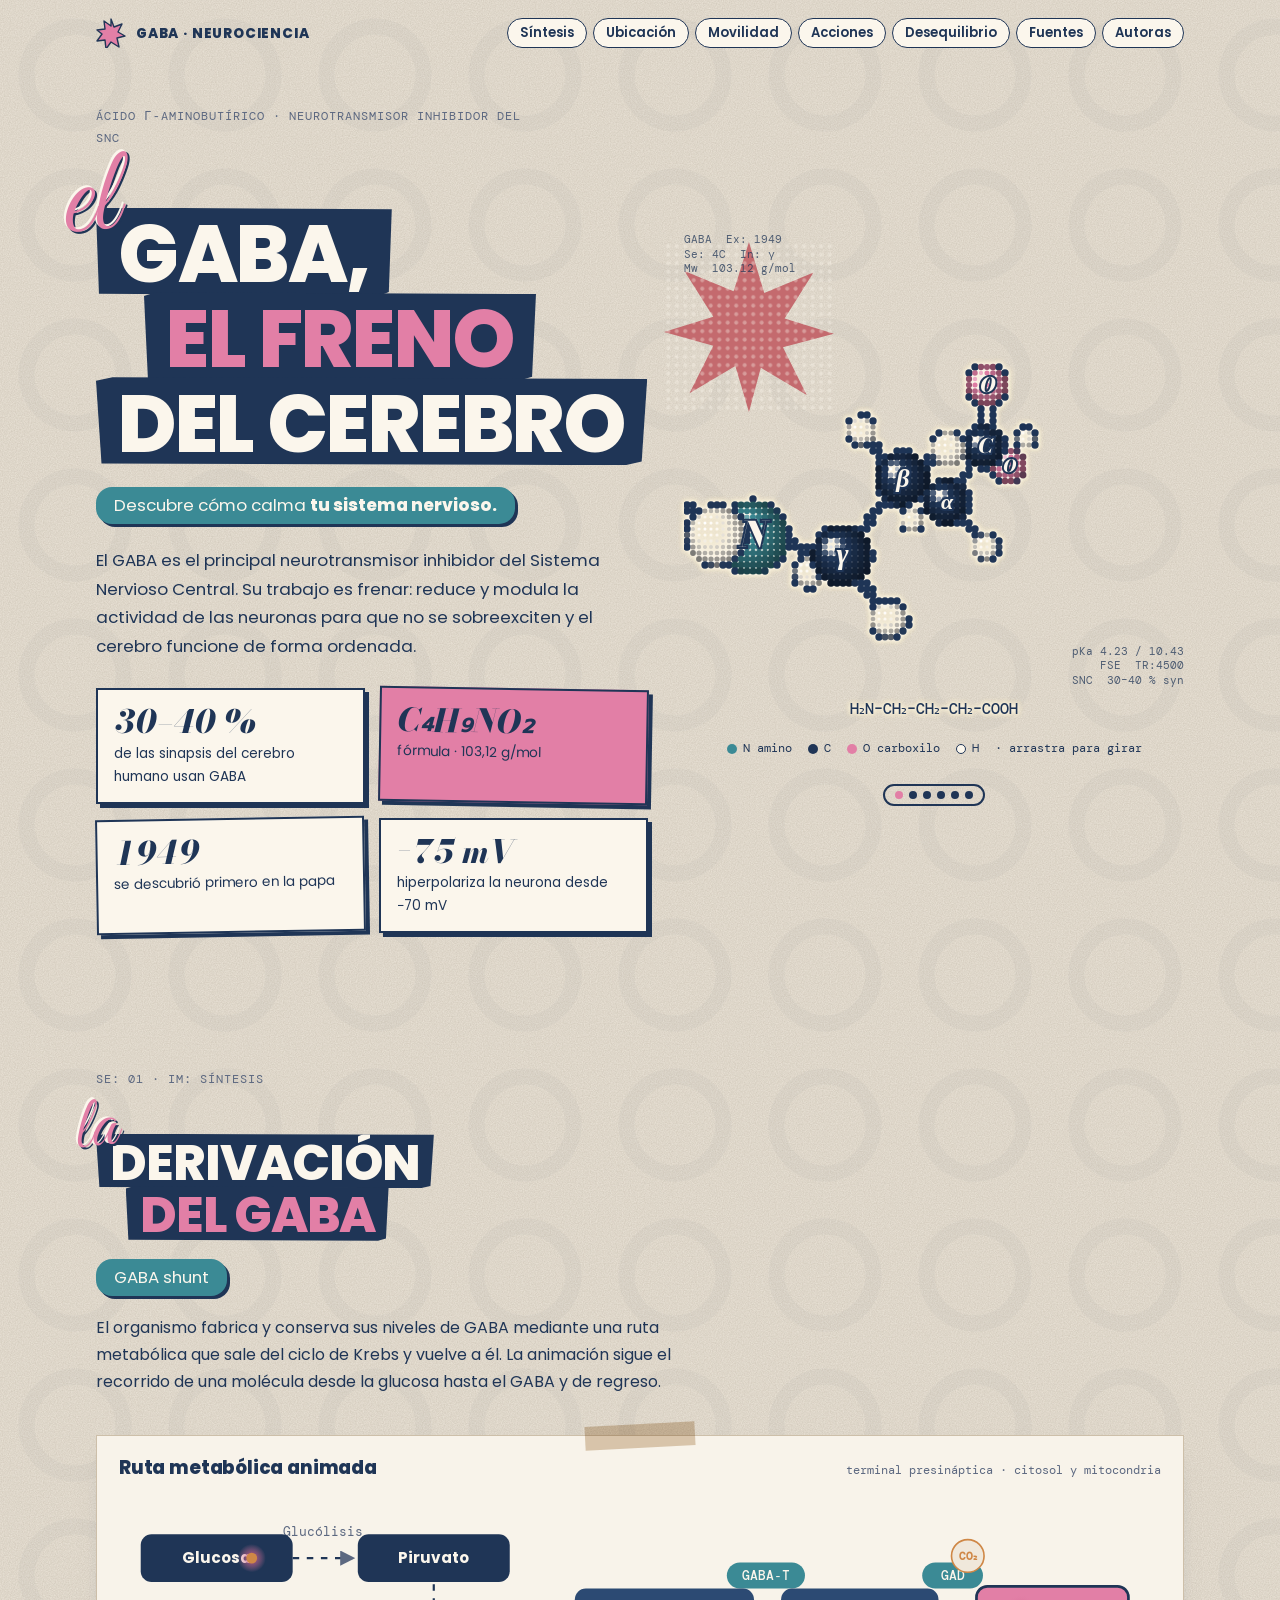
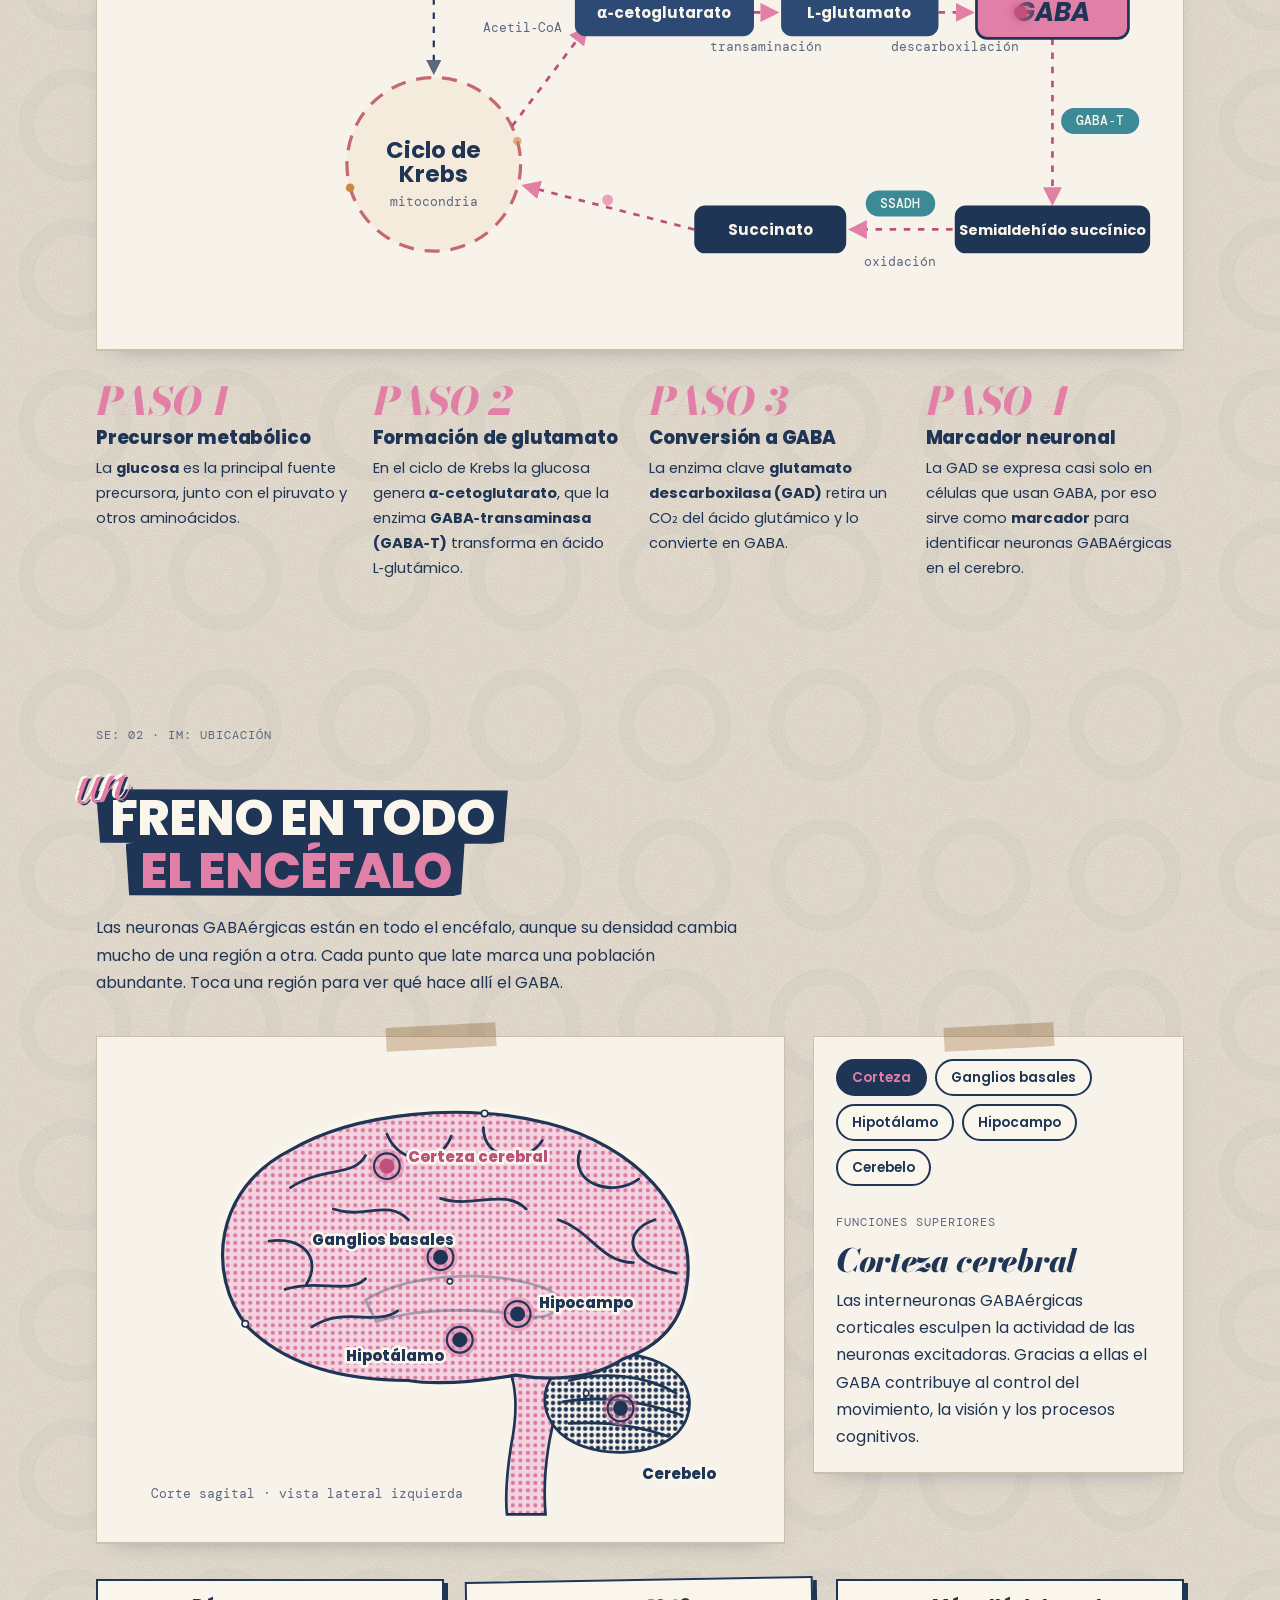
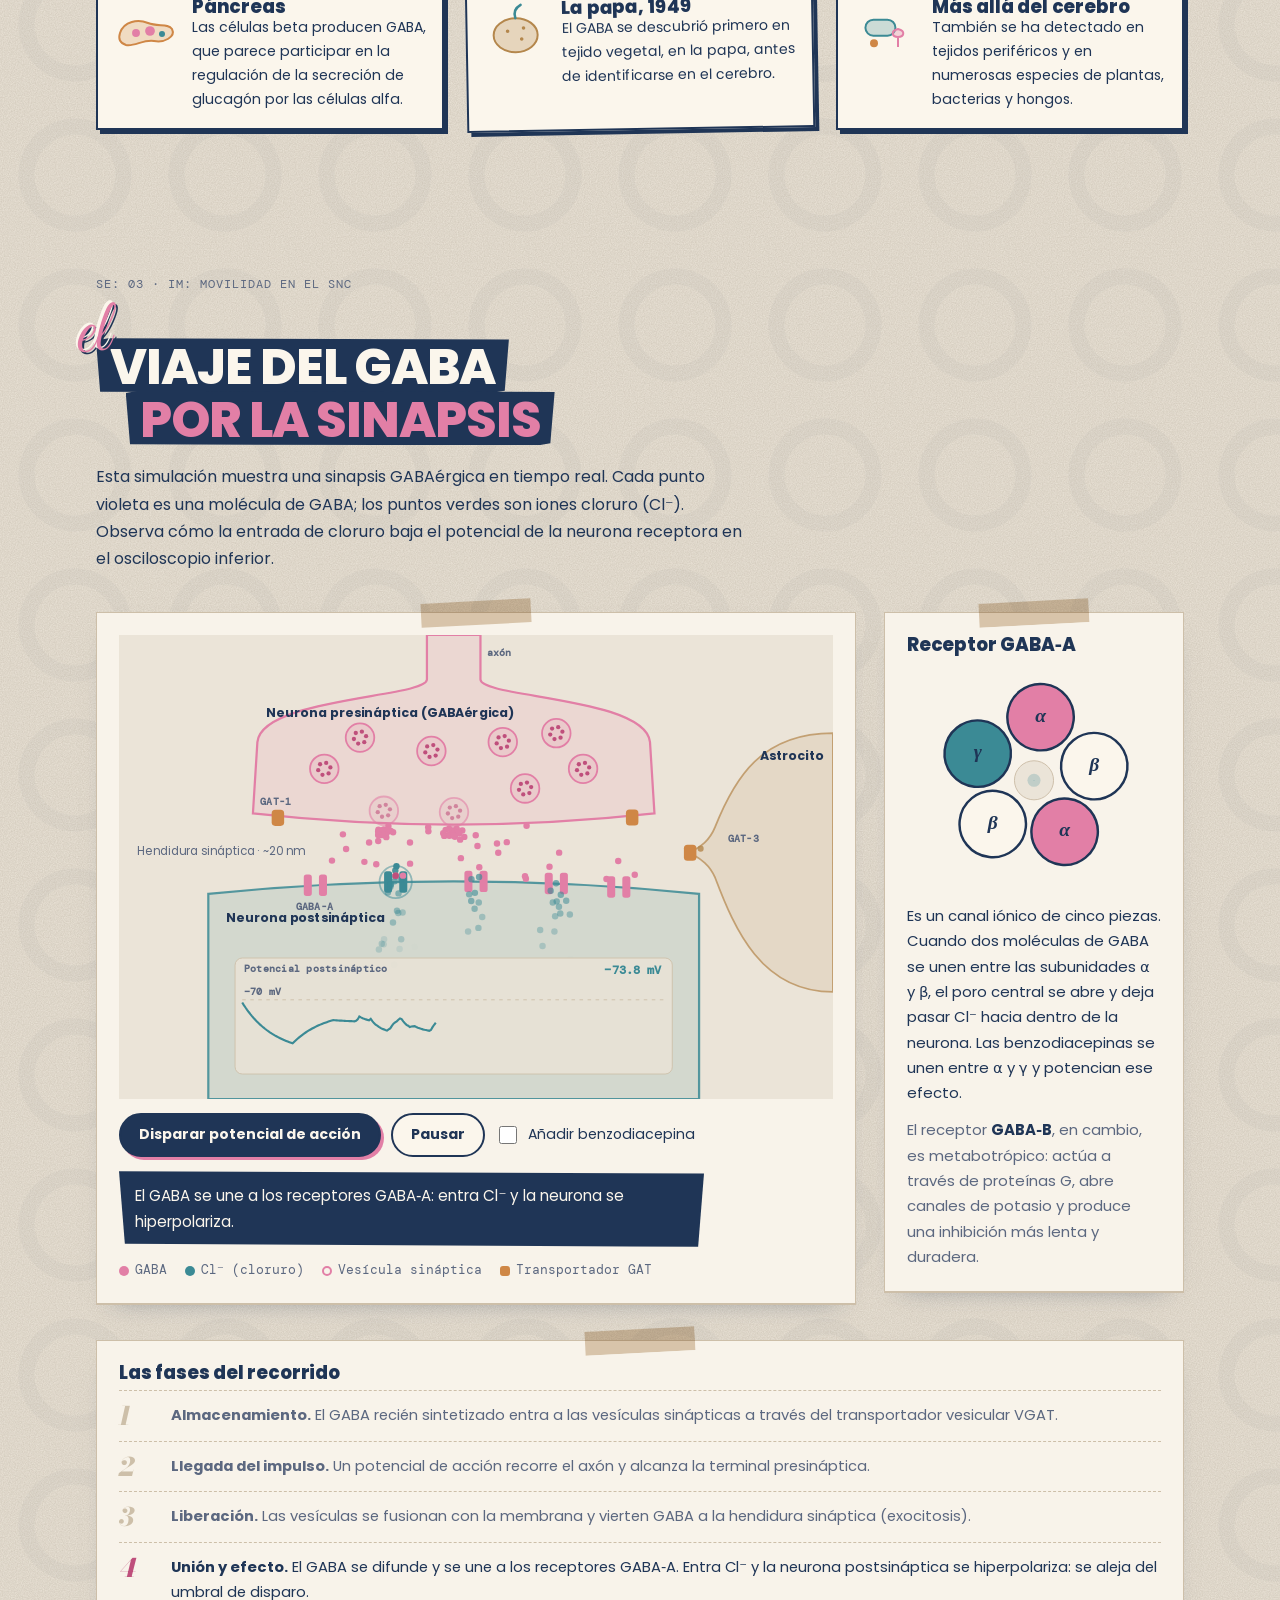
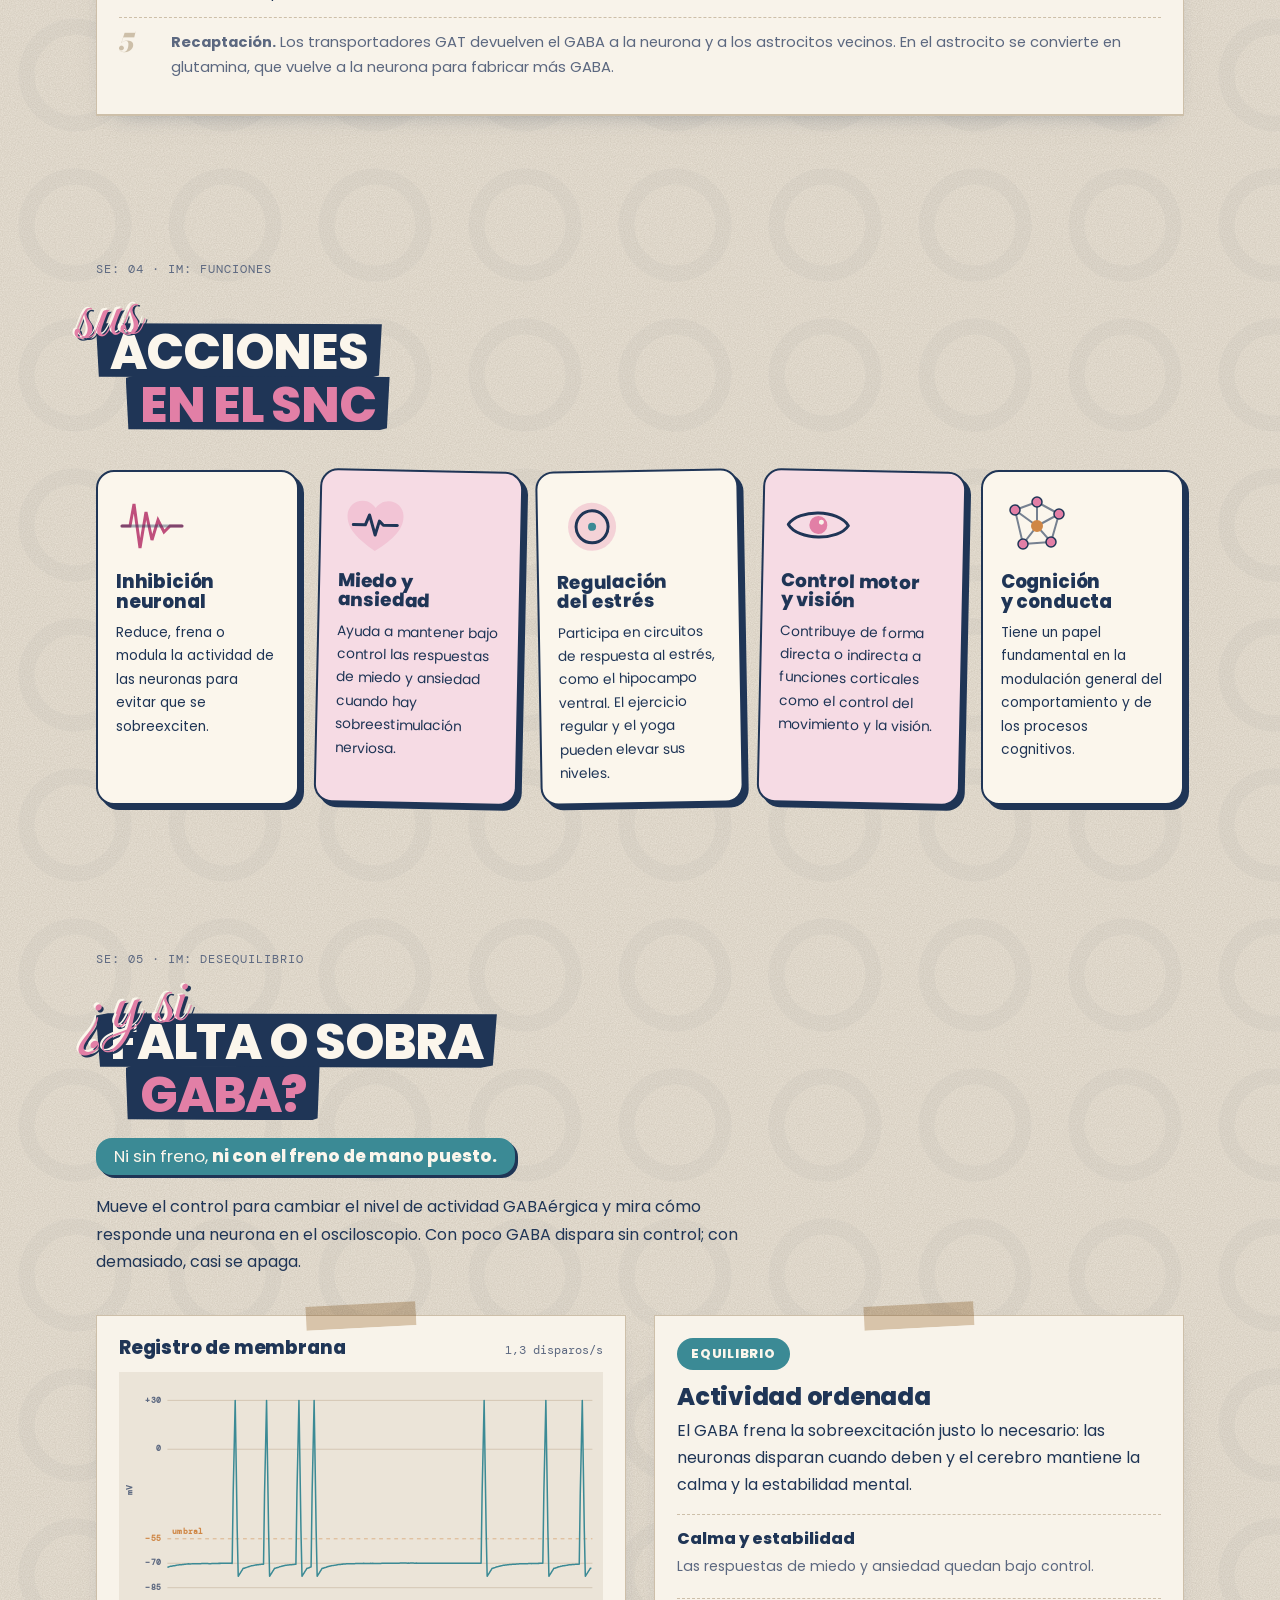
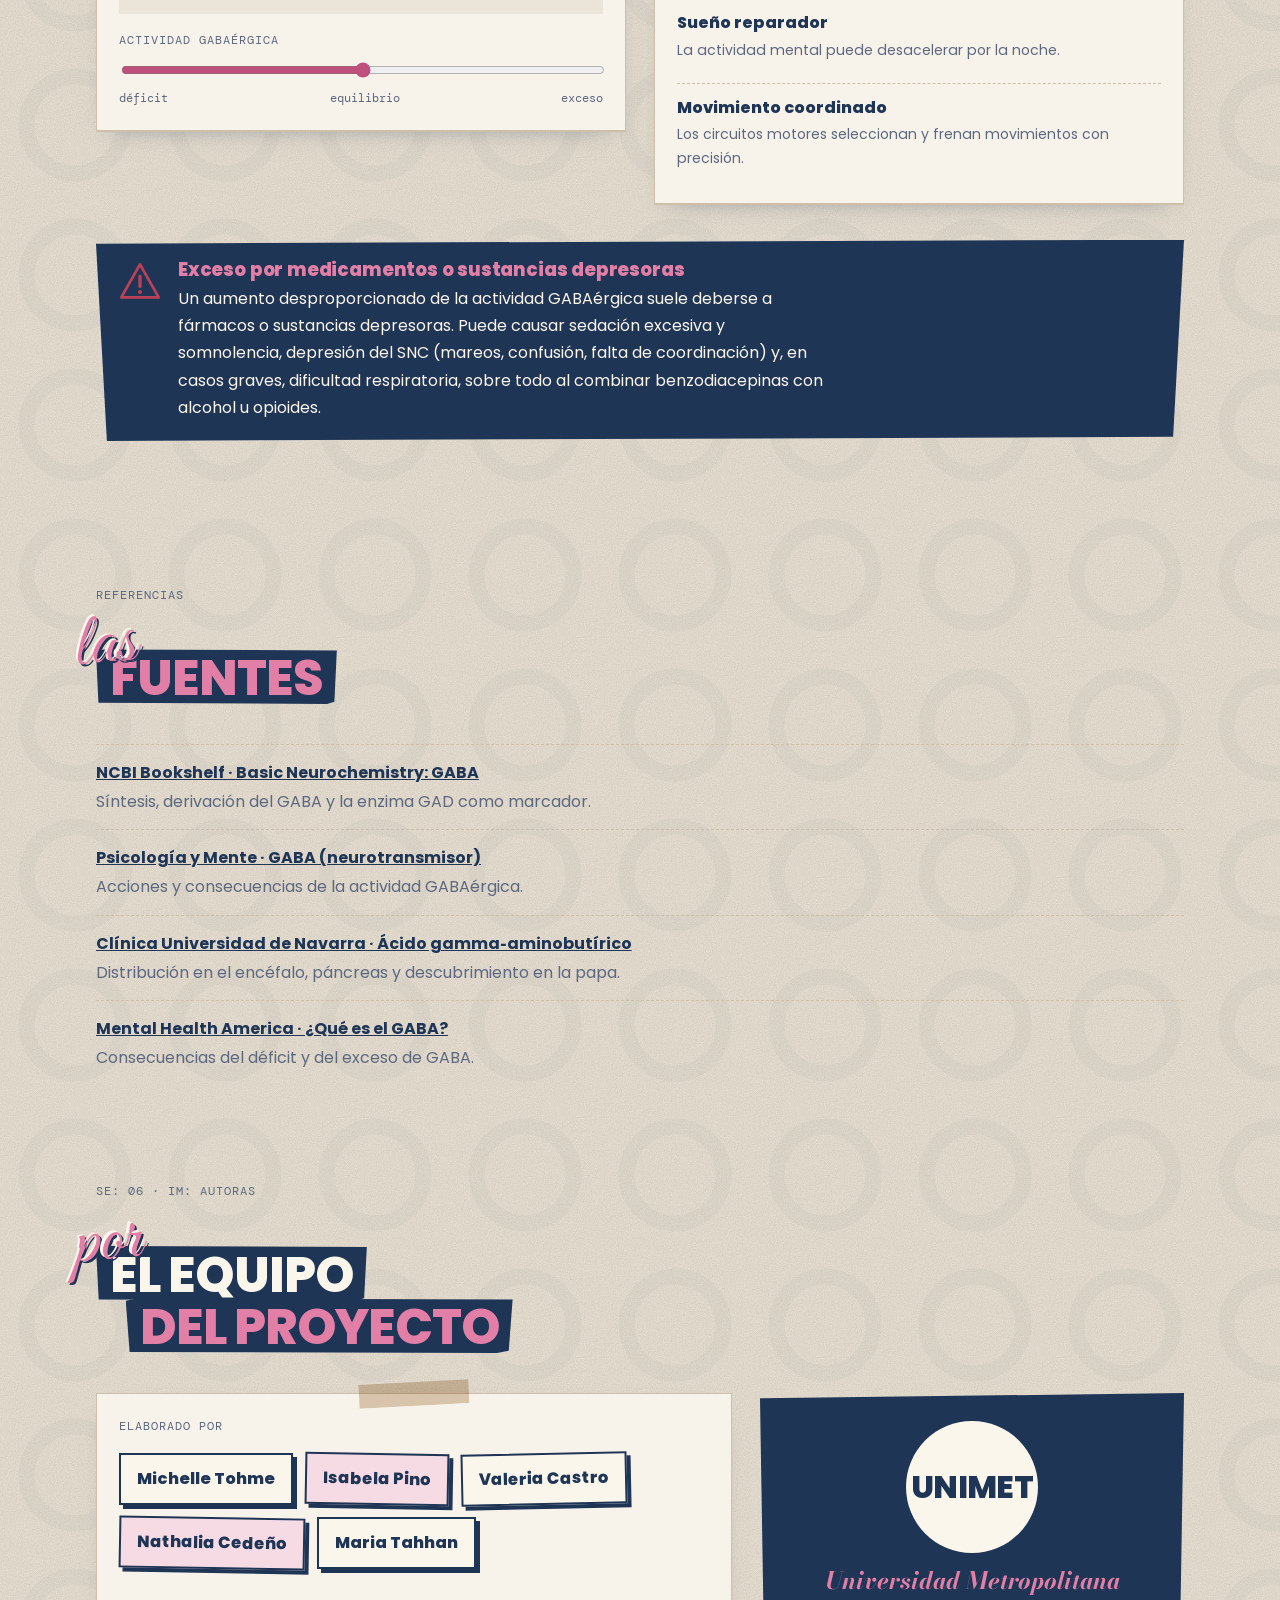
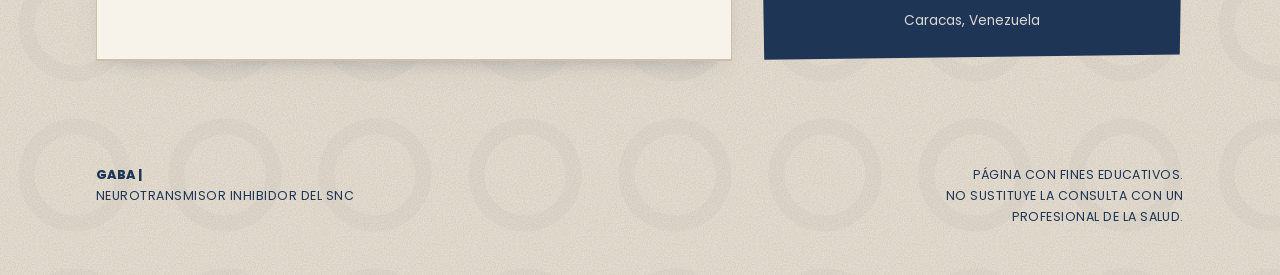
==== commit 2720eb96: "Agregar créditos de las autoras y la Universidad Metropolitana Co-Authored-By: Claude Opus 5.5 <nore" ====
--- a/index.html
+++ b/index.html
@@ -255,6 +255,21 @@
   *,*::before,*::after{animation:none!important;transition:none!important}
   .scribble path{stroke-dashoffset:0}
 }
+
+/* créditos */
+.credits{display:grid;grid-template-columns:1.2fr .8fr;gap:28px;align-items:stretch}
+.credits > *{min-width:0}
+.names{display:flex;flex-wrap:wrap;gap:12px;margin:0;padding:0;list-style:none}
+.names li{background:var(--cream);border:2px solid var(--ink);box-shadow:4px 4px 0 var(--ink);padding:10px 16px;font-weight:800;font-size:1.02rem}
+.names li:nth-child(even){background:#f6dbe4;transform:rotate(1deg)}
+.names li:nth-child(3){transform:rotate(-1.2deg)}
+.uni{display:grid;justify-items:center;align-content:center;gap:14px;text-align:center;background:var(--ink);color:var(--cream);padding:28px 22px;clip-path:polygon(0 2%,100% 0,99% 98%,1% 100%)}
+.uni .logo-slot{width:132px;height:132px;display:grid;place-items:center;background:var(--cream);border-radius:50%;overflow:hidden}
+.uni .logo-slot img{width:88%;height:88%;object-fit:contain}
+.uni .logo-slot span{font-family:var(--font-display);font-weight:800;font-size:2rem;color:var(--ink);letter-spacing:-.02em}
+.uni p{font-size:.85rem;color:var(--cream);opacity:.85}
+.uni b{font-family:var(--font-serif);font-style:italic;font-size:1.5rem;line-height:1.15;color:var(--gaba)}
+@media (max-width:900px){.credits{grid-template-columns:1fr}}
 </style>
 
 <div class="wrap">
@@ -270,6 +285,7 @@
       <a href="#acciones">Acciones</a>
       <a href="#equilibrio">Desequilibrio</a>
       <a href="#fuentes">Fuentes</a>
+      <a href="#creditos">Autoras</a>
     </nav>
   </header>
 
@@ -630,6 +646,33 @@
       <li><a href="https://www.cun.es/diccionario-medico/terminos/acido-gammaaminobutirico" target="_blank" rel="noopener">Clínica Universidad de Navarra · Ácido gamma‑aminobutírico</a><span class="muted">Distribución en el encéfalo, páncreas y descubrimiento en la papa.</span></li>
       <li><a href="https://mhanational.org/es/resources/what-is-gaba/" target="_blank" rel="noopener">Mental Health America · ¿Qué es el GABA?</a><span class="muted">Consecuencias del déficit y del exceso de GABA.</span></li>
     </ul>
+  </div>
+</section>
+
+<!-- CRÉDITOS -->
+<section id="creditos" style="padding-top:24px">
+  <div class="wrap">
+    <div class="section-head">
+      <p class="eyebrow">Se: 06 · Im: autoras</p>
+      <h2 class="cut"><span class="scr">por</span><span class="ln">el equipo</span><span class="ln pk">del proyecto</span></h2>
+    </div>
+    <div class="credits">
+      <div class="plate">
+        <p class="eyebrow" style="margin-bottom:16px">Elaborado por</p>
+        <ul class="names">
+          <li>Michelle Tohme</li>
+          <li>Isabela Pino</li>
+          <li>Valeria Castro</li>
+          <li>Nathalia Cedeño</li>
+          <li>Maria Tahhan</li>
+        </ul>
+      </div>
+      <div class="uni">
+        <div class="logo-slot" id="uni-logo"><span>UNIMET</span></div>
+        <b>Universidad Metropolitana</b>
+        <p>Caracas, Venezuela</p>
+      </div>
+    </div>
   </div>
 </section>
 
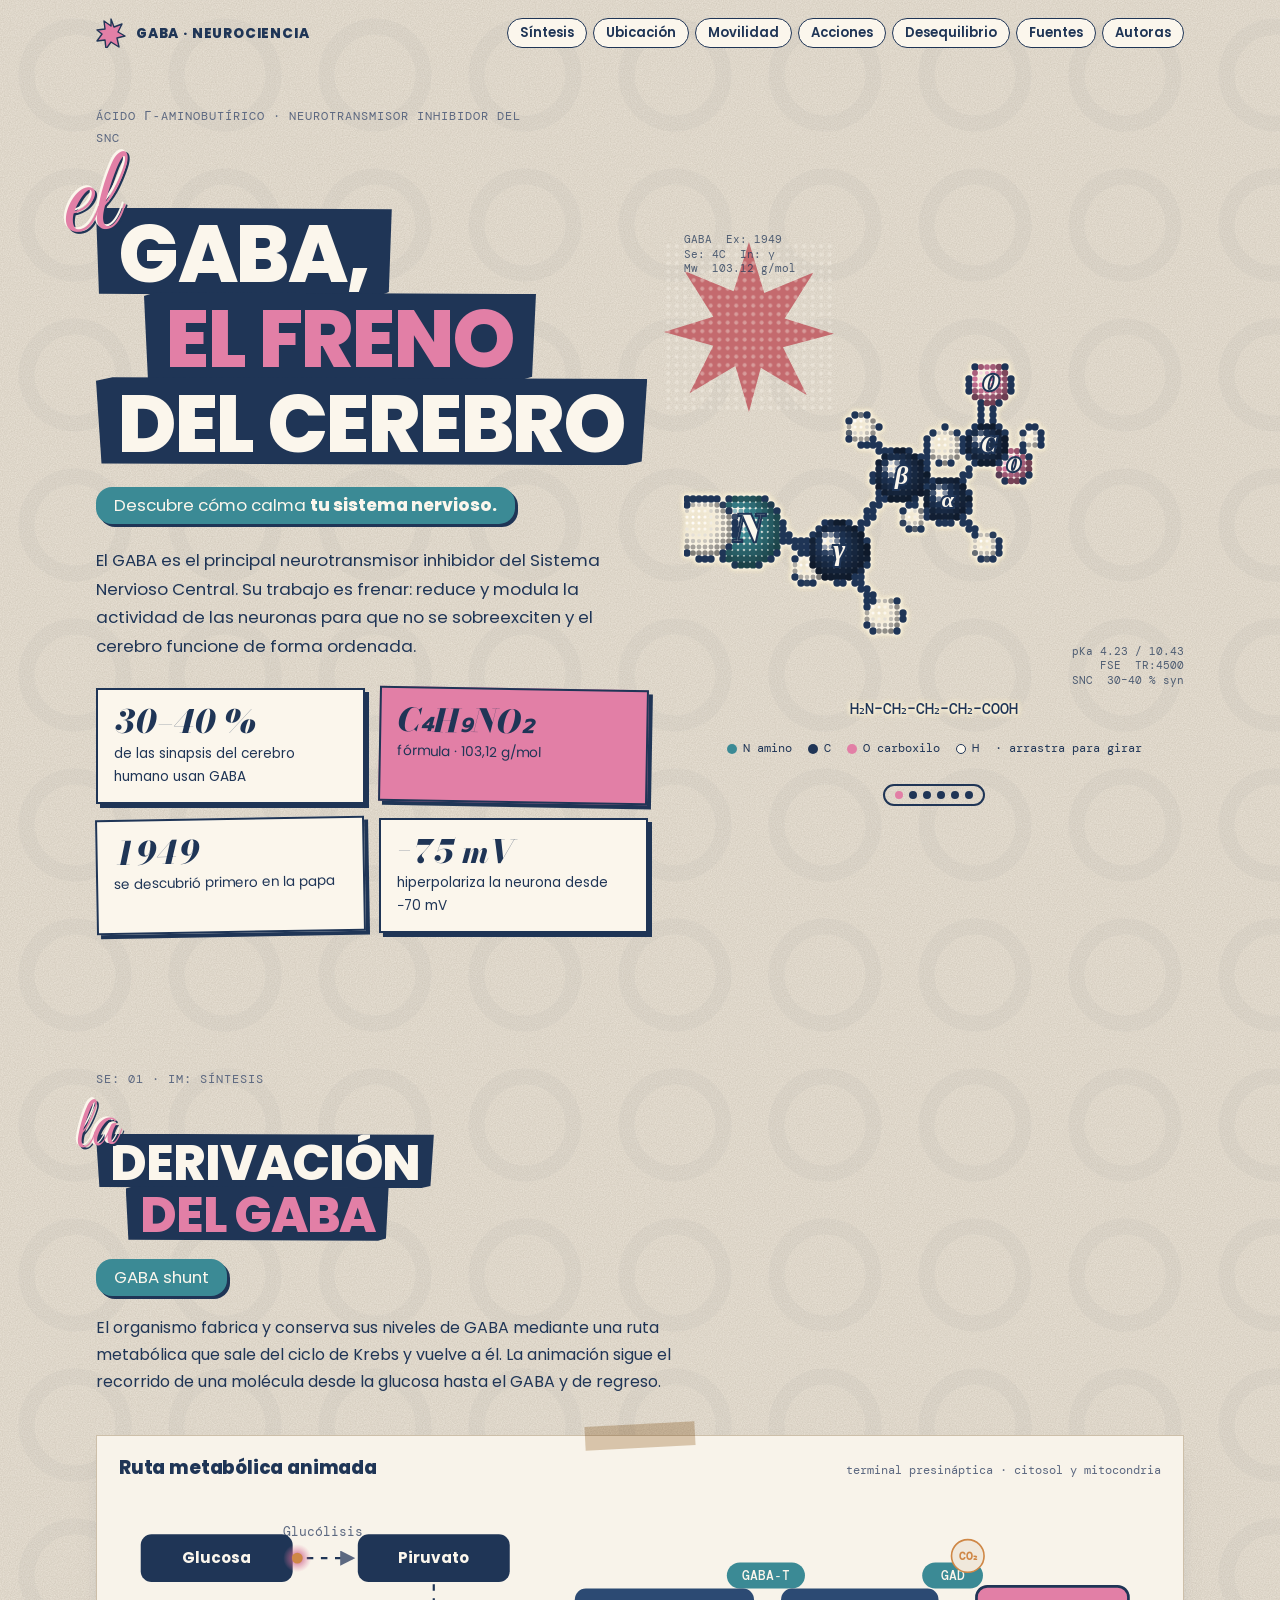
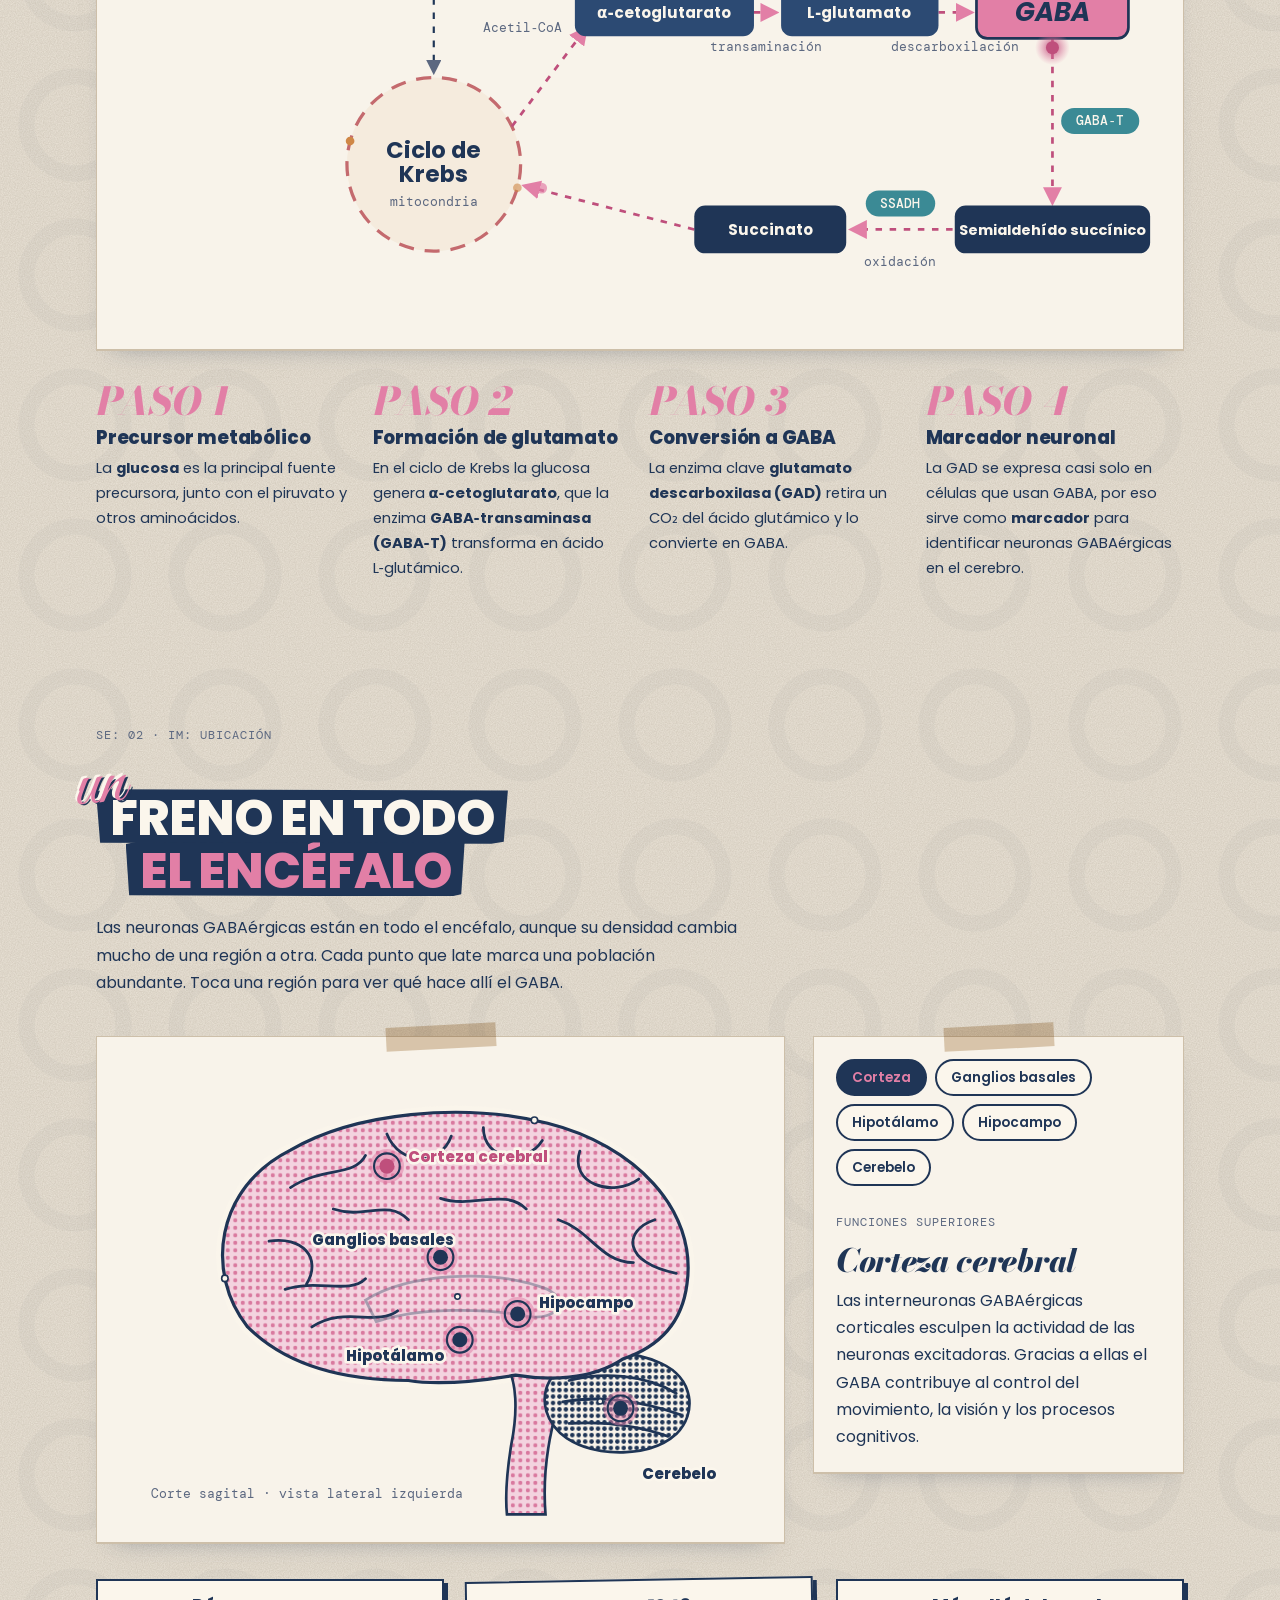
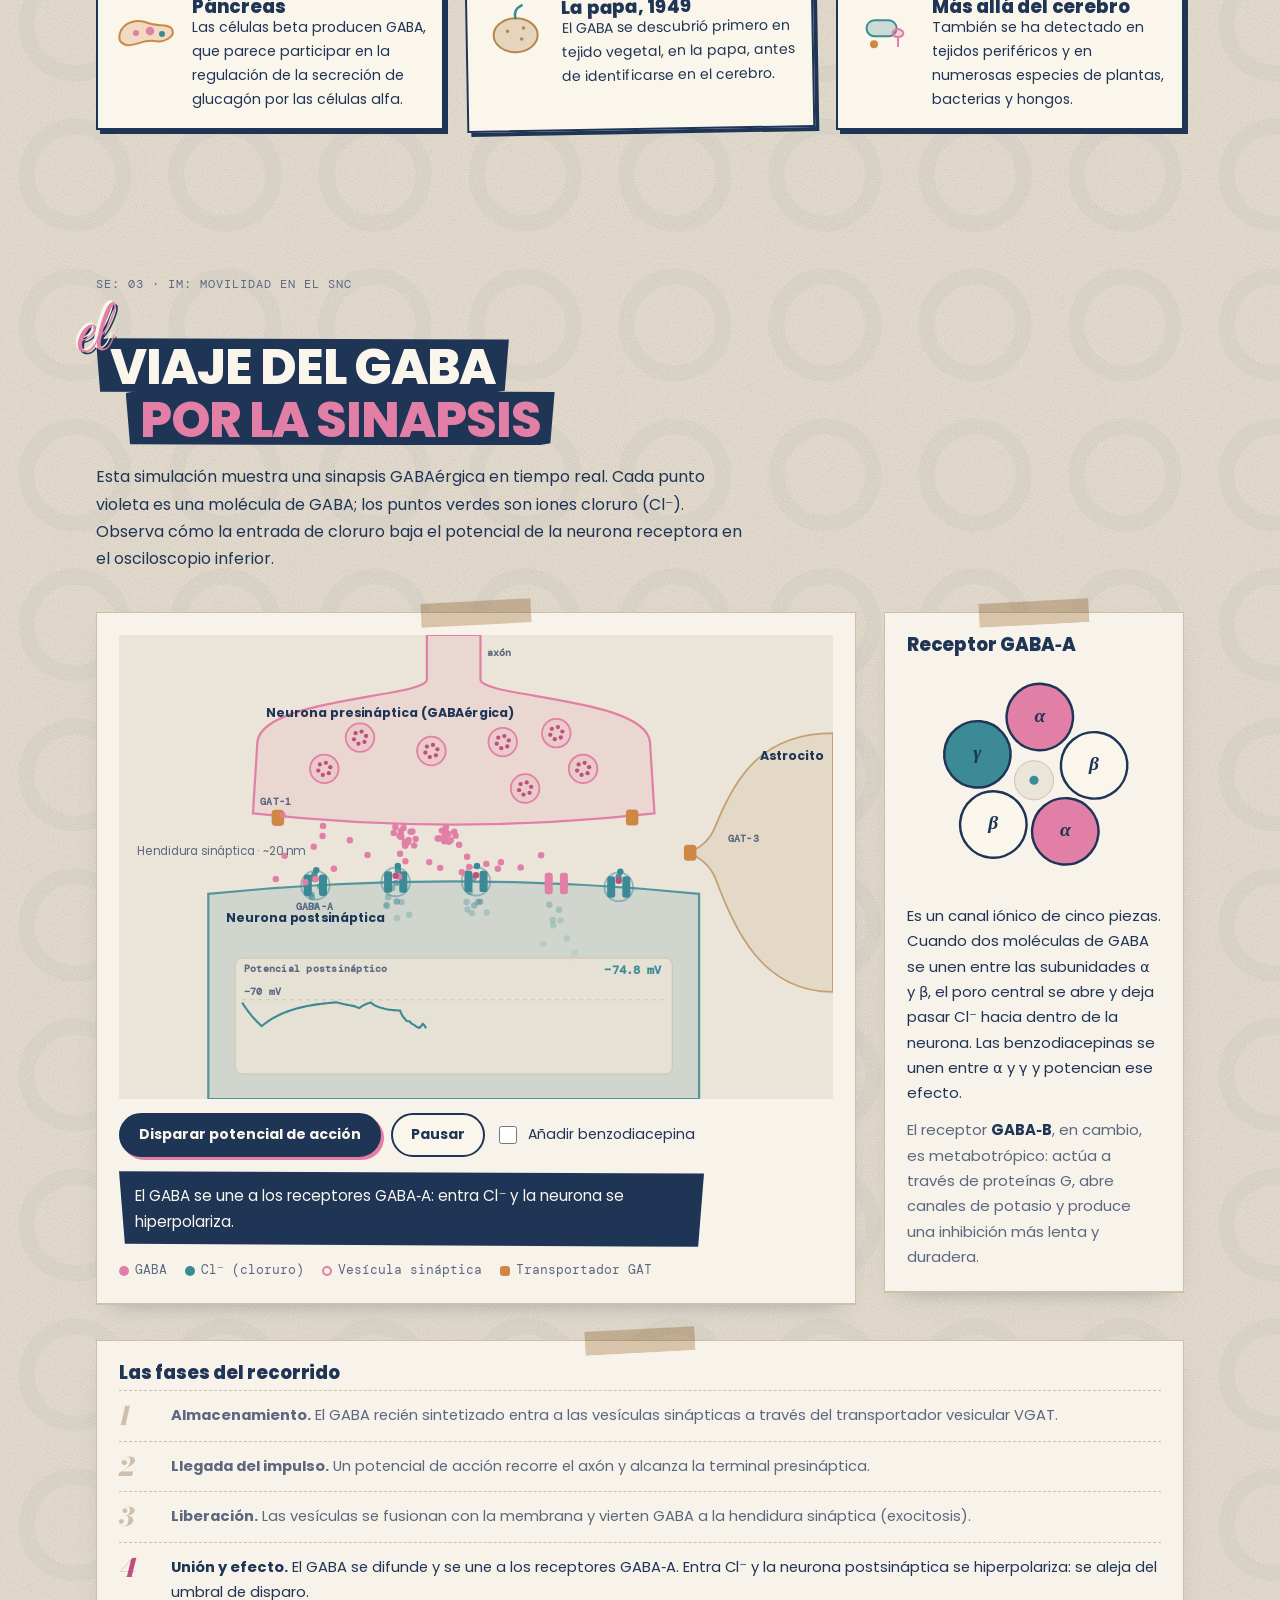
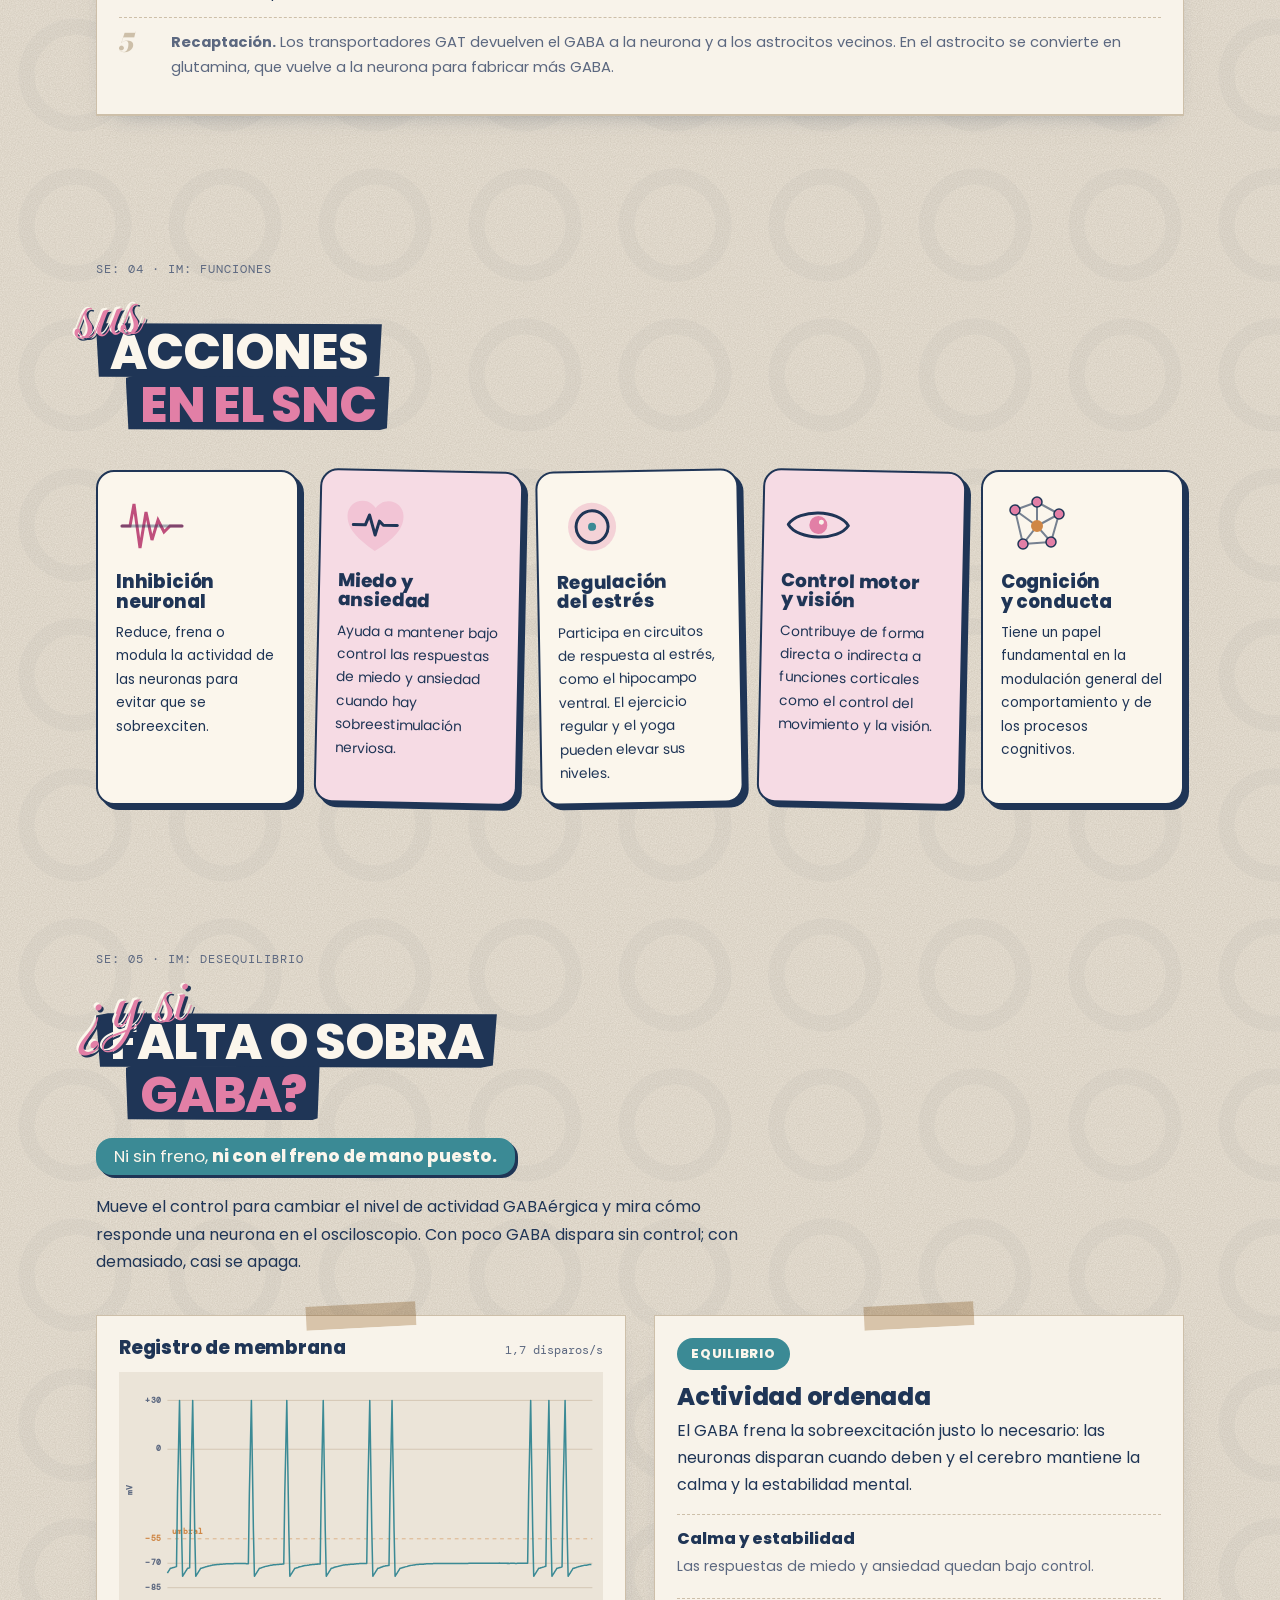
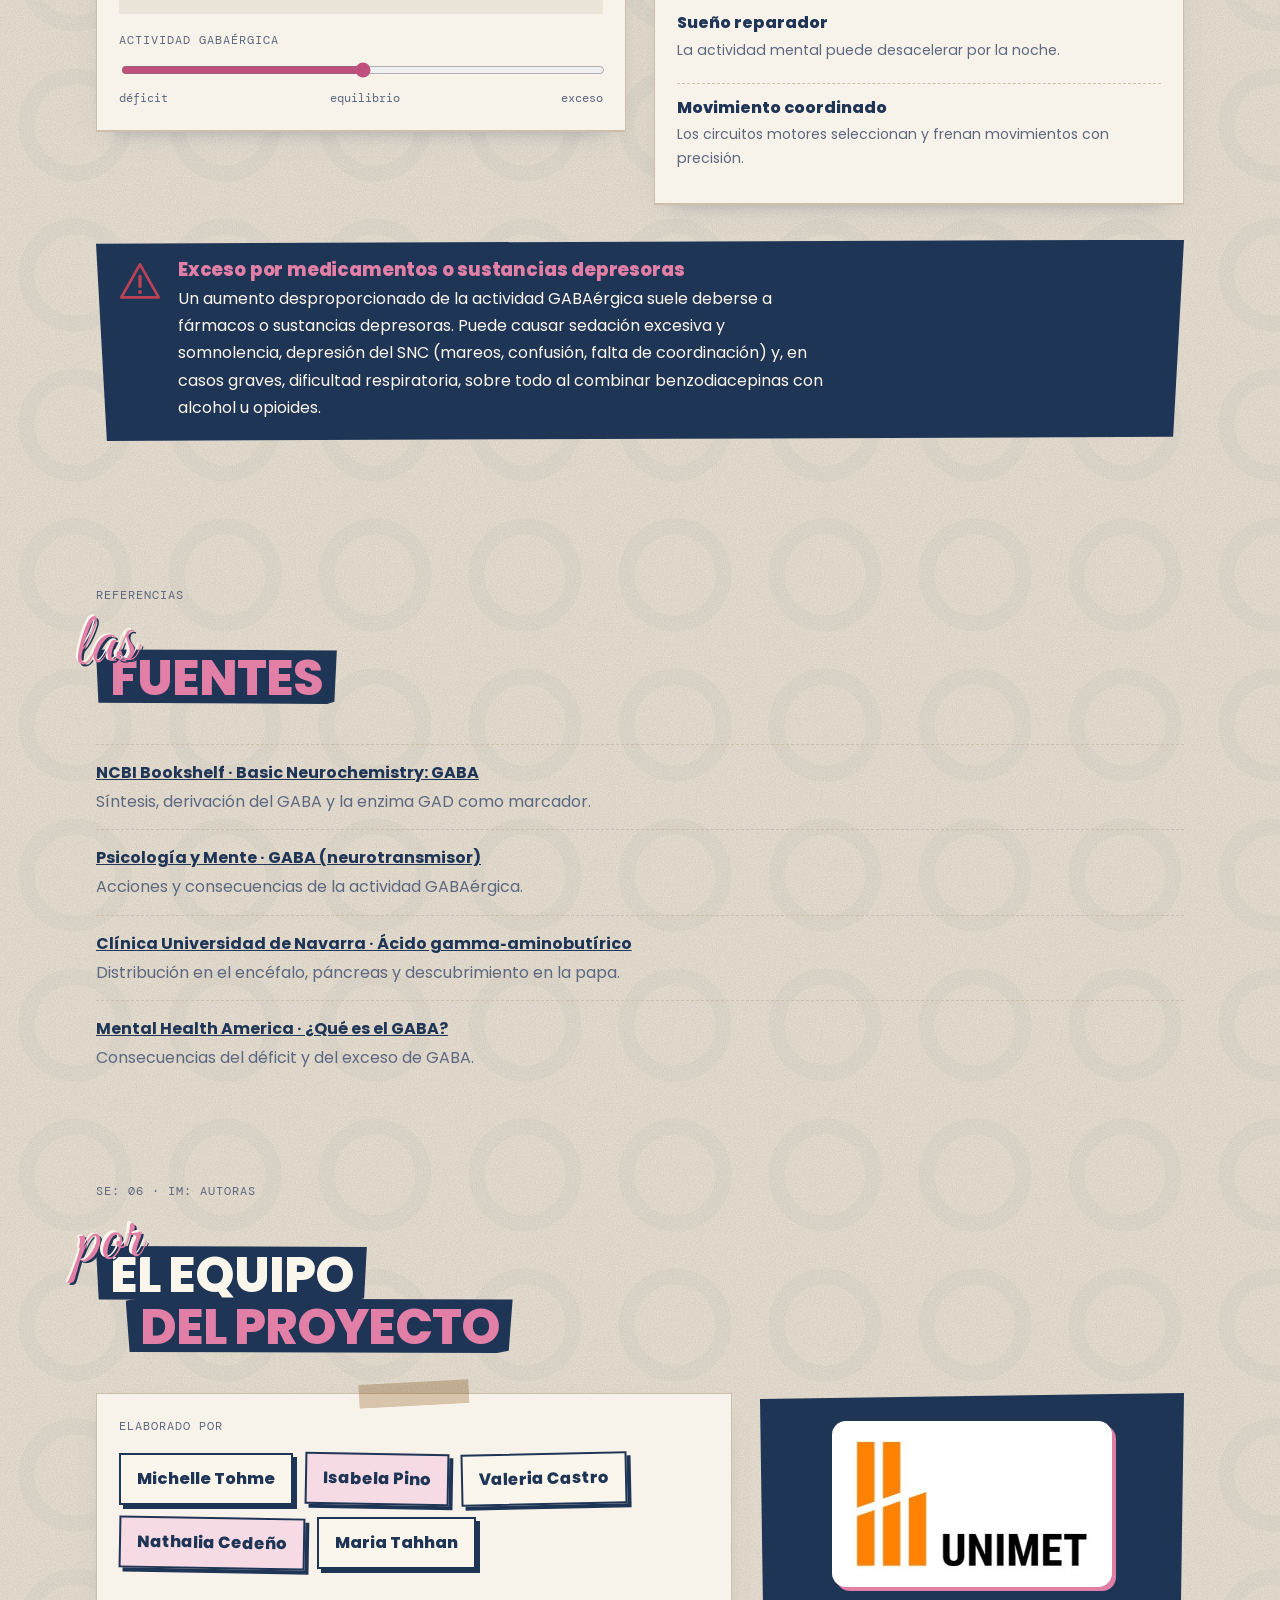
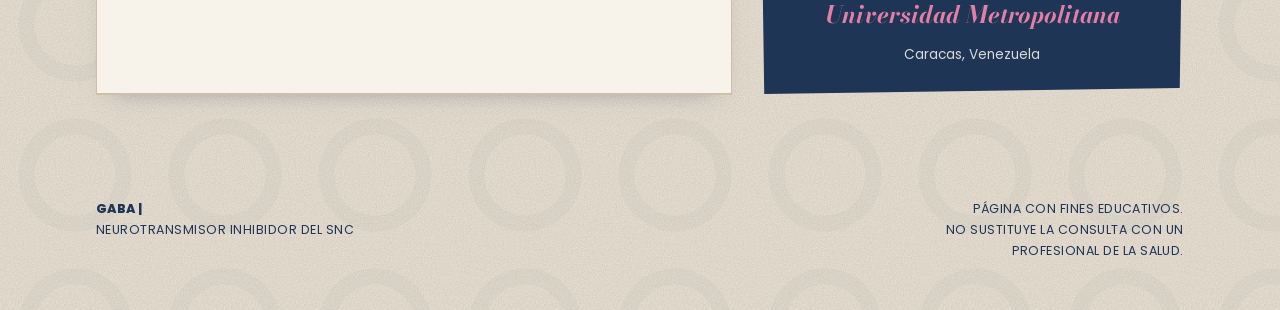
==== commit a8967415: "Agregar logo oficial de la Universidad Metropolitana Co-Authored-By: Claude Opus 5.5 <noreply@anthro" ====
--- a/index.html
+++ b/index.html
@@ -264,8 +264,8 @@
 .names li:nth-child(even){background:#f6dbe4;transform:rotate(1deg)}
 .names li:nth-child(3){transform:rotate(-1.2deg)}
 .uni{display:grid;justify-items:center;align-content:center;gap:14px;text-align:center;background:var(--ink);color:var(--cream);padding:28px 22px;clip-path:polygon(0 2%,100% 0,99% 98%,1% 100%)}
-.uni .logo-slot{width:132px;height:132px;display:grid;place-items:center;background:var(--cream);border-radius:50%;overflow:hidden}
-.uni .logo-slot img{width:88%;height:88%;object-fit:contain}
+.uni .logo-slot{width:min(100%,280px);display:grid;place-items:center;background:#ffffff;border-radius:14px;padding:14px 18px;box-shadow:4px 4px 0 var(--gaba)}
+.uni .logo-slot img{width:100%;height:auto;display:block}
 .uni .logo-slot span{font-family:var(--font-display);font-weight:800;font-size:2rem;color:var(--ink);letter-spacing:-.02em}
 .uni p{font-size:.85rem;color:var(--cream);opacity:.85}
 .uni b{font-family:var(--font-serif);font-style:italic;font-size:1.5rem;line-height:1.15;color:var(--gaba)}
@@ -668,7 +668,7 @@
         </ul>
       </div>
       <div class="uni">
-        <div class="logo-slot" id="uni-logo"><span>UNIMET</span></div>
+        <div class="logo-slot" id="uni-logo"><img src="[data-uri]" alt="Logo de la Universidad Metropolitana (UNIMET)"></div>
         <b>Universidad Metropolitana</b>
         <p>Caracas, Venezuela</p>
       </div>
